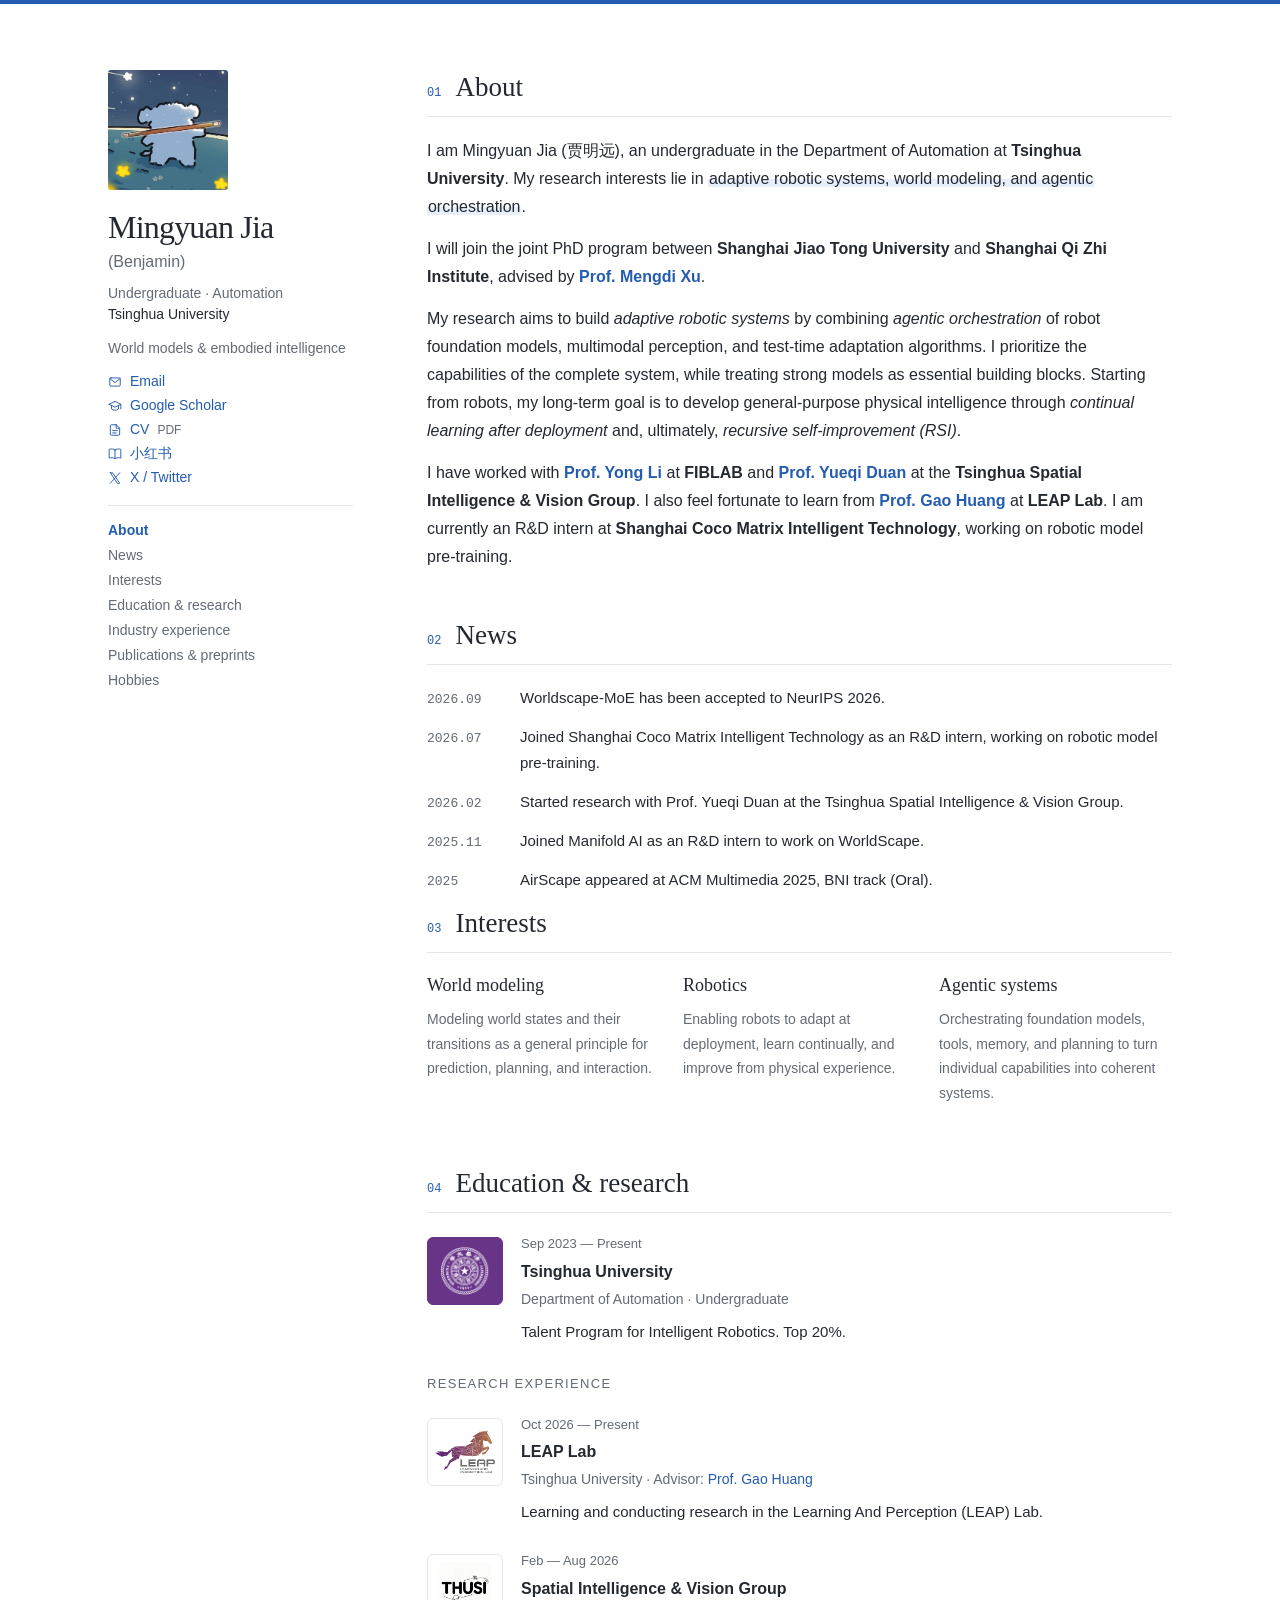
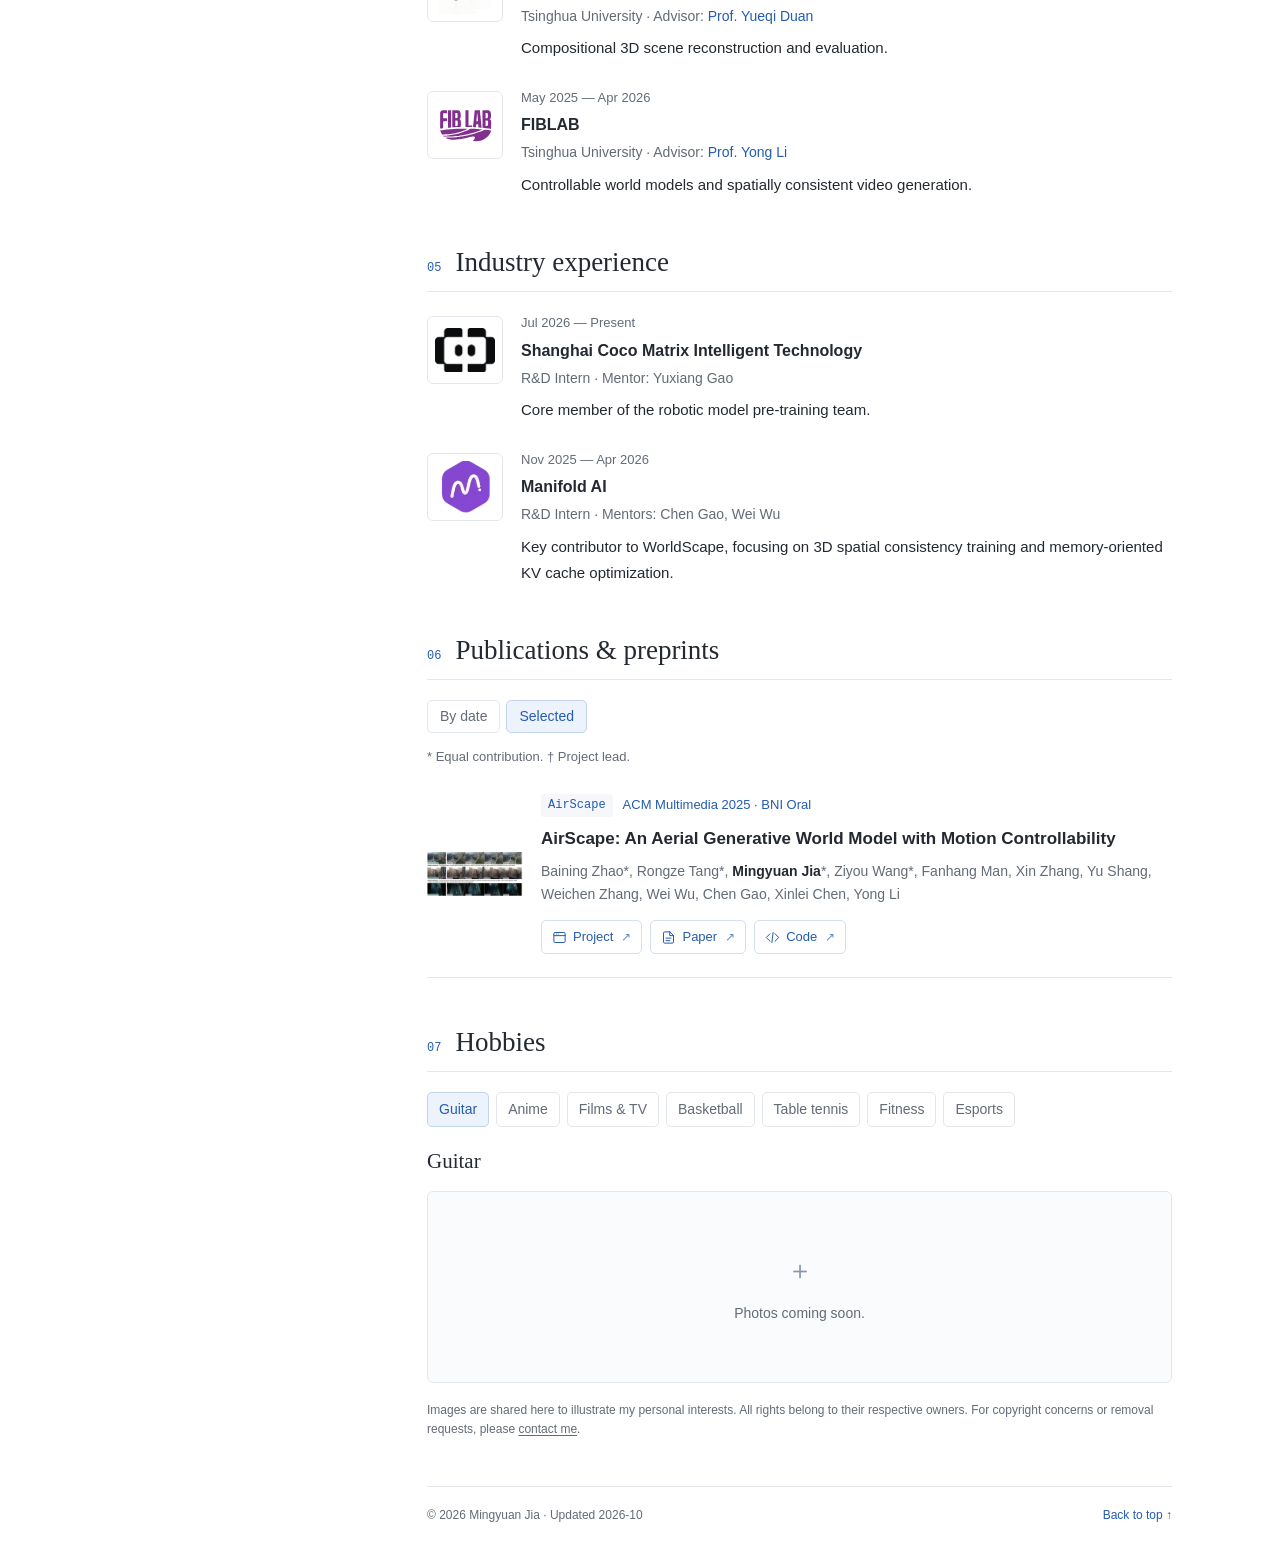
==== index.html @ fd26ef91 "Refine three research interests and shorten descriptions" ====
<!doctype html>
<html lang="en">
<head>
<meta charset="utf-8"><meta name="viewport" content="width=device-width, initial-scale=1">
<title>Mingyuan Jia · 贾明远</title>
<meta name="description" content="Mingyuan Jia, Tsinghua University. Research in world models, embodied intelligence, robotics, and representation learning.">
<meta name="theme-color" content="#245caf">
<link rel="canonical" href="https://benjamin0227.github.io/">
<link rel="alternate" hreflang="en" href="https://benjamin0227.github.io/"><link rel="alternate" hreflang="zh-CN" href="https://benjamin0227.github.io/zh/">
<link rel="alternate" hreflang="x-default" href="https://benjamin0227.github.io/">
<link rel="icon" href="./assets/favicon.png" type="image/png" sizes="192x192">
<link rel="icon" href="./favicon.ico" sizes="16x16 32x32 48x48">
<link rel="apple-touch-icon" href="./assets/apple-touch-icon.png" sizes="180x180">
<link rel="stylesheet" href="./assets/style.css?v=ad2fefcfde"><script src="./assets/site.js?v=748e7162e4" defer></script>
</head>
<body class="en" id="top">
<a class="skip" href="#content">Skip to content</a>
<div class="layout">
<aside class="profile" aria-label="Profile and navigation">
<img class="portrait" src="./assets/portrait.jpg" width="120" height="120" alt="Mingyuan Jia">
<h1>Mingyuan Jia<span class="preferred-name">(Benjamin)</span></h1>
<p class="bio">Undergraduate · Automation<br><strong>Tsinghua University</strong></p>
<p class="focus">World models &amp; embodied intelligence</p>
<div class="contact"><a href="mailto:jmy23@mails.tsinghua.edu.cn"><svg class="contact-icon" viewBox="0 0 24 24" fill="none" stroke="currentColor" stroke-width="1.6" stroke-linecap="round" stroke-linejoin="round" aria-hidden="true" focusable="false"><rect x="3" y="5" width="18" height="14" rx="2"/><path d="m3 6 9 7 9-7"/></svg>Email</a><a href="https://scholar.google.com/citations?user=em5g4N8AAAAJ" target="_blank" rel="noopener noreferrer" title="Google Scholar ↗"><svg class="contact-icon" viewBox="0 0 24 24" fill="none" stroke="currentColor" stroke-width="1.6" stroke-linecap="round" stroke-linejoin="round" aria-hidden="true" focusable="false"><path d="m2 9 10-5 10 5-10 5-10-5Zm4 2v6c4 3 8 3 12 0v-6M22 9v8"/></svg>Google Scholar</a><a href="./assets/files/MingyuanJia-CV.pdf" target="_blank" rel="noopener noreferrer" title="CV · PDF ↗"><svg class="contact-icon" viewBox="0 0 24 24" fill="none" stroke="currentColor" stroke-width="1.6" stroke-linecap="round" stroke-linejoin="round" aria-hidden="true" focusable="false"><path d="M14 3H6a2 2 0 0 0-2 2v14a2 2 0 0 0 2 2h12a2 2 0 0 0 2-2V9l-6-6Zm0 0v6h6M8 13h8M8 17h6"/></svg>CV <span class="file-type">PDF</span></a><a href="https://www.xiaohongshu.com/user/profile/6916f0350000000032015033" target="_blank" rel="noopener noreferrer"><svg class="contact-icon" viewBox="0 0 24 24" fill="none" stroke="currentColor" stroke-width="1.6" stroke-linecap="round" stroke-linejoin="round" aria-hidden="true" focusable="false"><path d="M12 5C9 3 5 3 2 4v15c3-1 7-1 10 1 3-2 7-2 10-1V4c-3-1-7-1-10 1Zm0 0v15"/></svg>小红书</a><a href="https://x.com/nROweyUXqf3100" target="_blank" rel="noopener noreferrer"><svg class="contact-icon" viewBox="0 0 24 24" fill="none" stroke="currentColor" stroke-width="1.6" stroke-linecap="round" stroke-linejoin="round" aria-hidden="true" focusable="false"><path d="M4 3h4l12 18h-4L4 3Zm16 0L4 21"/></svg>X / Twitter</a></div>
<nav class="nav" aria-label="Sections"><a href="#about">About</a><a href="#news">News</a><a href="#interests">Interests</a><a href="#education">Education & research</a><a href="#industry">Industry experience</a><a href="#publications">Publications & preprints</a><a href="#hobbies">Hobbies</a></nav>
</aside>
<main id="content"><section class="section about" id="about" aria-labelledby="heading-about"><div class="section-head"><span class="num" aria-hidden="true">01</span><h2 id="heading-about">About</h2></div><p>I am Mingyuan Jia (贾明远), an undergraduate in the Department of Automation at <strong class="about-institution">Tsinghua University</strong>. My research interests lie in <mark class="about-interest">adaptive robotic systems, world modeling, and agentic orchestration</mark>.</p><p>I will join the joint PhD program between <strong class="about-institution">Shanghai Jiao Tong University</strong> and <strong class="about-institution">Shanghai Qi Zhi Institute</strong>, advised by <a class="about-person" href="https://www.mengdixu.me/" target="_blank" rel="noopener noreferrer">Prof. Mengdi Xu</a>.</p><p>My research aims to build <em class="about-idea">adaptive robotic systems</em> by combining <em class="about-idea">agentic orchestration</em> of robot foundation models, multimodal perception, and test-time adaptation algorithms. I prioritize the capabilities of the complete system, while treating strong models as essential building blocks. Starting from robots, my long-term goal is to develop general-purpose physical intelligence through <em class="about-idea">continual learning after deployment</em> and, ultimately, <em class="about-idea">recursive self-improvement (RSI)</em>.</p><p>I have worked with <a class="about-person" href="https://fi.ee.tsinghua.edu.cn/~liyong/" target="_blank" rel="noopener noreferrer">Prof. Yong Li</a> at <strong class="about-institution">FIBLAB</strong> and <a class="about-person" href="https://duanyueqi.github.io/" target="_blank" rel="noopener noreferrer">Prof. Yueqi Duan</a> at the <strong class="about-institution">Tsinghua Spatial Intelligence &amp; Vision Group</strong>. I also feel fortunate to learn from <a class="about-person" href="https://gaohuang-net.github.io/" target="_blank" rel="noopener noreferrer">Prof. Gao Huang</a> at <strong class="about-institution">LEAP Lab</strong>. I am currently an R&amp;D intern at <strong class="about-institution">Shanghai Coco Matrix Intelligent Technology</strong>, working on robotic model pre-training.</p></section><section class="section news" id="news" aria-labelledby="heading-news"><div class="section-head"><span class="num" aria-hidden="true">02</span><h2 id="heading-news">News</h2></div><ul class="news"><li><time>2026.09</time><p>Worldscape-MoE has been accepted to NeurIPS 2026.</p></li><li><time>2026.07</time><p>Joined Shanghai Coco Matrix Intelligent Technology as an R&amp;D intern, working on robotic model pre-training.</p></li><li><time>2026.02</time><p>Started research with Prof. Yueqi Duan at the Tsinghua Spatial Intelligence &amp; Vision Group.</p></li><li><time>2025.11</time><p>Joined Manifold AI as an R&amp;D intern to work on WorldScape.</p></li><li><time>2025</time><p>AirScape appeared at ACM Multimedia 2025, BNI track (Oral).</p></li></ul></section><section class="section interests" id="interests" aria-labelledby="heading-interests"><div class="section-head"><span class="num" aria-hidden="true">03</span><h2 id="heading-interests">Interests</h2></div><div class="interest-grid"><article><h3>World modeling</h3><p>Modeling world states and their transitions as a general principle for prediction, planning, and interaction.</p></article><article><h3>Robotics</h3><p>Enabling robots to adapt at deployment, learn continually, and improve from physical experience.</p></article><article><h3>Agentic systems</h3><p>Orchestrating foundation models, tools, memory, and planning to turn individual capabilities into coherent systems.</p></article></div></section><section class="section education" id="education" aria-labelledby="heading-education"><div class="section-head"><span class="num" aria-hidden="true">04</span><h2 id="heading-education">Education & research</h2></div><article class="entry"><a class="organization-logo organization-logo--tsinghua" href="https://www.tsinghua.edu.cn/" target="_blank" rel="noopener noreferrer" aria-label="Tsinghua University"><img src="./assets/organizations/tsinghua.png" alt="Tsinghua University logo" width="64" height="64"></a><div class="entry-details"><div class="date">Sep 2023 — Present</div><h3>Tsinghua University</h3><p class="subtitle">Department of Automation · Undergraduate</p><p>Talent Program for Intelligent Robotics. Top 20%.</p></div></article><h3 class="subheading">Research experience</h3><article class="entry"><a class="organization-logo" href="https://www.leaplab.ai/" target="_blank" rel="noopener noreferrer" aria-label="LEAP Lab"><img src="./assets/organizations/leaplab.png" alt="LEAP Lab logo" width="64" height="64"></a><div class="entry-details"><div class="date">Oct 2026 — Present</div><h3>LEAP Lab</h3><p class="subtitle">Tsinghua University · Advisor: <a href="https://gaohuang-net.github.io/" target="_blank" rel="noopener noreferrer">Prof. Gao Huang</a></p><p>Learning and conducting research in the Learning And Perception (LEAP) Lab.</p></div></article><article class="entry"><a class="organization-logo" href="https://github.com/THU-SI" target="_blank" rel="noopener noreferrer" aria-label="Spatial Intelligence &amp; Vision Group"><img src="./assets/organizations/thu-si.png" alt="Spatial Intelligence &amp; Vision Group logo" width="64" height="64"></a><div class="entry-details"><div class="date">Feb — Aug 2026</div><h3>Spatial Intelligence &amp; Vision Group</h3><p class="subtitle">Tsinghua University · Advisor: <a href="https://duanyueqi.github.io/" target="_blank" rel="noopener noreferrer">Prof. Yueqi Duan</a></p><p>Compositional 3D scene reconstruction and evaluation.</p></div></article><article class="entry"><a class="organization-logo" href="https://fi.ee.tsinghua.edu.cn/" target="_blank" rel="noopener noreferrer" aria-label="FIBLAB"><img src="./assets/organizations/fiblab.svg" alt="FIBLAB logo" width="64" height="64"></a><div class="entry-details"><div class="date">May 2025 — Apr 2026</div><h3>FIBLAB</h3><p class="subtitle">Tsinghua University · Advisor: <a href="https://fi.ee.tsinghua.edu.cn/~liyong/" target="_blank" rel="noopener noreferrer">Prof. Yong Li</a></p><p>Controllable world models and spatially consistent video generation.</p></div></article></section><section class="section industry" id="industry" aria-labelledby="heading-industry"><div class="section-head"><span class="num" aria-hidden="true">05</span><h2 id="heading-industry">Industry experience</h2></div><article class="entry"><a class="organization-logo" href="https://www.ccmtrx.com/" target="_blank" rel="noopener noreferrer" aria-label="Shanghai Coco Matrix Intelligent Technology"><img src="./assets/organizations/coco-matrix.png" alt="Shanghai Coco Matrix Intelligent Technology logo" width="64" height="64"></a><div class="entry-details"><div class="date">Jul 2026 — Present</div><h3>Shanghai Coco Matrix Intelligent Technology</h3><p class="subtitle">R&amp;D Intern · Mentor: Yuxiang Gao</p><p>Core member of the robotic model pre-training team.</p></div></article><article class="entry"><a class="organization-logo" href="https://manifoldai.cn/" target="_blank" rel="noopener noreferrer" aria-label="Manifold AI"><img src="./assets/organizations/manifold.png" alt="Manifold AI logo" width="64" height="64"></a><div class="entry-details"><div class="date">Nov 2025 — Apr 2026</div><h3>Manifold AI</h3><p class="subtitle">R&amp;D Intern · Mentors: Chen Gao, Wei Wu</p><p>Key contributor to WorldScape, focusing on 3D spatial consistency training and memory-oriented KV cache optimization.</p></div></article></section><section class="section publications" id="publications" aria-labelledby="heading-publications"><div class="section-head"><span class="num" aria-hidden="true">06</span><h2 id="heading-publications">Publications & preprints</h2></div><div class="publication-controls" role="group" aria-label="Publication view" hidden><button type="button" data-publication-view="date" aria-pressed="false">By date</button><button type="button" data-publication-view="selected" aria-pressed="false">Selected</button></div><p class="legend">* Equal contribution. † Project lead.</p><div class="publication-list" data-default-view="selected"><article class="paper" data-selected="false" data-selected-order="100"><a class="paper-figure" href="./assets/papers/worldscape.webp" target="_blank" rel="noopener" aria-label="WorldScape · View figure"><img src="./assets/papers/worldscape.webp" alt="WorldScape overview figure" width="1000" height="338" loading="lazy"></a><div class="paper-details"><div class="paper-top"><span class="paper-key">WorldScape</span><span class="venue">2026 · Research manuscript</span></div><h3>Efficient Real-Time Interactive World Modeling with Versatile Control</h3><p class="authors">Yu Meng*, Chen Gao†, Baining Zhao*, <strong>Mingyuan Jia</strong>*, Rongze Tang, Ziyou Wang, Jianjie Fang, Wan Qin, Yingshan Lei, Jiaao Tang, Jiaao Li, Xin Zhang, Yu Shang, Wei Wu, Xinlei Chen, Xiao-Ping Zhang, Yong Li</p></div></article><article class="paper" data-selected="false" data-selected-order="100"><a class="paper-figure" href="./assets/papers/worldscape-moe.webp" target="_blank" rel="noopener" aria-label="Worldscape-MoE · View figure"><img src="./assets/papers/worldscape-moe.webp" alt="Worldscape-MoE overview figure" width="1000" height="609" loading="lazy"></a><div class="paper-details"><div class="paper-top"><span class="paper-key">Worldscape-MoE</span><span class="venue">NeurIPS 2026</span></div><h3><a class="paper-title-link" href="https://worldscape-moe.com/" target="_blank" rel="noopener noreferrer" aria-label="Worldscape-MoE: A Unified Mixture-of-Experts World Model for Scalable Heterogeneous Action Control (opens in a new tab)">Worldscape-MoE: A Unified Mixture-of-Experts World Model for Scalable Heterogeneous Action Control</a></h3><p class="authors">Jianjie Fang†*, Yongyan Xu*, Ziyou Wang*, Yuchao Huang, Zhaolu Wang, Rongze Tang, <strong>Mingyuan Jia</strong>, Baining Zhao, Weichen Zhang, Xin Zhang, Haisheng Su, Yu Shang, Chen Gao, Wei Wu, Xinlei Chen, Yong Li</p><div class="paper-links"><a class="resource-link" href="https://worldscape-moe.com/" target="_blank" rel="noopener noreferrer" aria-label="Worldscape-MoE · Project (opens in a new tab)"><svg class="contact-icon" viewBox="0 0 24 24" fill="none" stroke="currentColor" stroke-width="1.6" stroke-linecap="round" stroke-linejoin="round" aria-hidden="true" focusable="false"><rect x="3" y="4" width="18" height="16" rx="2"/><path d="M3 9h18M7 6.5h.01M10 6.5h.01"/></svg><span>Project</span><span class="external-mark" aria-hidden="true">↗</span></a><a class="resource-link" href="https://arxiv.org/abs/2607.03964" target="_blank" rel="noopener noreferrer" aria-label="Worldscape-MoE · Paper (opens in a new tab)"><svg class="contact-icon" viewBox="0 0 24 24" fill="none" stroke="currentColor" stroke-width="1.6" stroke-linecap="round" stroke-linejoin="round" aria-hidden="true" focusable="false"><path d="M14 3H6a2 2 0 0 0-2 2v14a2 2 0 0 0 2 2h12a2 2 0 0 0 2-2V9l-6-6Zm0 0v6h6M8 13h8M8 17h6"/></svg><span>Paper</span><span class="external-mark" aria-hidden="true">↗</span></a><a class="resource-link" href="https://github.com/EmbodiedCity/Worldscape-MoE.code" target="_blank" rel="noopener noreferrer" aria-label="Worldscape-MoE · Code (opens in a new tab)"><svg class="contact-icon" viewBox="0 0 24 24" fill="none" stroke="currentColor" stroke-width="1.6" stroke-linecap="round" stroke-linejoin="round" aria-hidden="true" focusable="false"><path d="m8 6-6 6 6 6m8-12 6 6-6 6m-3-14-2 16"/></svg><span>Code</span><span class="external-mark" aria-hidden="true">↗</span></a></div></div></article><article class="paper" data-selected="false" data-selected-order="100"><a class="paper-figure" href="./assets/papers/replicateanyscene.webp" target="_blank" rel="noopener" aria-label="ReplicateAnyScene · View figure"><img src="./assets/papers/replicateanyscene.webp" alt="ReplicateAnyScene overview figure" width="938" height="535" loading="lazy"></a><div class="paper-details"><div class="paper-top"><span class="paper-key">ReplicateAnyScene</span><span class="venue">2026 · Research manuscript</span></div><h3>ReplicateAnyScene: Zero-Shot Video-to-3D Composition via Textual-Visual-Spatial Alignment</h3><p class="authors">Mingyu Dong*, Chong Xia*, <strong>Mingyuan Jia</strong>*, Weichen Lyu, Long Xu, Zheng Zhu, Yueqi Duan</p></div></article><article class="paper" data-selected="true" data-selected-order="1"><a class="paper-figure" href="./assets/papers/airscape.webp" target="_blank" rel="noopener" aria-label="AirScape · View figure"><img src="./assets/papers/airscape.webp" alt="AirScape overview figure" width="1000" height="452" loading="lazy"></a><div class="paper-details"><div class="paper-top"><span class="paper-key">AirScape</span><span class="venue">ACM Multimedia 2025 · BNI Oral</span></div><h3><a class="paper-title-link" href="https://embodiedcity.github.io/AirScape/" target="_blank" rel="noopener noreferrer" aria-label="AirScape: An Aerial Generative World Model with Motion Controllability (opens in a new tab)">AirScape: An Aerial Generative World Model with Motion Controllability</a></h3><p class="authors">Baining Zhao*, Rongze Tang*, <strong>Mingyuan Jia</strong>*, Ziyou Wang*, Fanhang Man, Xin Zhang, Yu Shang, Weichen Zhang, Wei Wu, Chen Gao, Xinlei Chen, Yong Li</p><div class="paper-links"><a class="resource-link" href="https://embodiedcity.github.io/AirScape/" target="_blank" rel="noopener noreferrer" aria-label="AirScape · Project (opens in a new tab)"><svg class="contact-icon" viewBox="0 0 24 24" fill="none" stroke="currentColor" stroke-width="1.6" stroke-linecap="round" stroke-linejoin="round" aria-hidden="true" focusable="false"><rect x="3" y="4" width="18" height="16" rx="2"/><path d="M3 9h18M7 6.5h.01M10 6.5h.01"/></svg><span>Project</span><span class="external-mark" aria-hidden="true">↗</span></a><a class="resource-link" href="https://arxiv.org/abs/2507.08885" target="_blank" rel="noopener noreferrer" aria-label="AirScape · Paper (opens in a new tab)"><svg class="contact-icon" viewBox="0 0 24 24" fill="none" stroke="currentColor" stroke-width="1.6" stroke-linecap="round" stroke-linejoin="round" aria-hidden="true" focusable="false"><path d="M14 3H6a2 2 0 0 0-2 2v14a2 2 0 0 0 2 2h12a2 2 0 0 0 2-2V9l-6-6Zm0 0v6h6M8 13h8M8 17h6"/></svg><span>Paper</span><span class="external-mark" aria-hidden="true">↗</span></a><a class="resource-link" href="https://github.com/EmbodiedCity/AirScape.code" target="_blank" rel="noopener noreferrer" aria-label="AirScape · Code (opens in a new tab)"><svg class="contact-icon" viewBox="0 0 24 24" fill="none" stroke="currentColor" stroke-width="1.6" stroke-linecap="round" stroke-linejoin="round" aria-hidden="true" focusable="false"><path d="m8 6-6 6 6 6m8-12 6 6-6 6m-3-14-2 16"/></svg><span>Code</span><span class="external-mark" aria-hidden="true">↗</span></a></div></div></article></div><p class="publication-empty" hidden>No selected publications yet.</p></section><section class="section hobbies" id="hobbies" aria-labelledby="heading-hobbies"><div class="section-head"><span class="num" aria-hidden="true">07</span><h2 id="heading-hobbies">Hobbies</h2></div><div class="hobby-tabs" role="tablist" aria-label="Hobbies"><button type="button" role="tab" id="hobby-tab-guitar" aria-controls="hobby-panel-guitar" aria-selected="true" tabindex="0">Guitar</button><button type="button" role="tab" id="hobby-tab-anime" aria-controls="hobby-panel-anime" aria-selected="false" tabindex="-1">Anime</button><button type="button" role="tab" id="hobby-tab-film-tv" aria-controls="hobby-panel-film-tv" aria-selected="false" tabindex="-1">Films &amp; TV</button><button type="button" role="tab" id="hobby-tab-basketball" aria-controls="hobby-panel-basketball" aria-selected="false" tabindex="-1">Basketball</button><button type="button" role="tab" id="hobby-tab-table-tennis" aria-controls="hobby-panel-table-tennis" aria-selected="false" tabindex="-1">Table tennis</button><button type="button" role="tab" id="hobby-tab-fitness" aria-controls="hobby-panel-fitness" aria-selected="false" tabindex="-1">Fitness</button><button type="button" role="tab" id="hobby-tab-esports" aria-controls="hobby-panel-esports" aria-selected="false" tabindex="-1">Esports</button></div><div class="hobby-panel" role="tabpanel" id="hobby-panel-guitar" aria-labelledby="hobby-tab-guitar" tabindex="0"><h3>Guitar</h3><div class="hobby-stage"><div class="hobby-empty"><span aria-hidden="true">＋</span><p>Photos coming soon.</p></div><div class="hobby-pagination"><button type="button" data-step="-1" aria-label="Previous photo" disabled>‹</button><span class="hobby-count" role="status" aria-live="polite">0 / 0</span><button type="button" data-step="1" aria-label="Next photo" disabled>›</button></div></div></div><div class="hobby-panel" role="tabpanel" id="hobby-panel-anime" aria-labelledby="hobby-tab-anime" tabindex="0" hidden><h3>Anime</h3><div class="hobby-stage"><figure class="hobby-slide"><img src="./assets/hobbies/bocchi-the-rock.png" alt="Bocchi the Rock! band members" loading="lazy"></figure><figure class="hobby-slide" hidden><img src="./assets/hobbies/sword-art-online.png" alt="Sword Art Online artwork" loading="lazy"></figure><div class="hobby-pagination"><button type="button" data-step="-1" aria-label="Previous photo" disabled>‹</button><span class="hobby-count" role="status" aria-live="polite">1 / 2</span><button type="button" data-step="1" aria-label="Next photo" disabled>›</button></div></div></div><div class="hobby-panel" role="tabpanel" id="hobby-panel-film-tv" aria-labelledby="hobby-tab-film-tv" tabindex="0" hidden><h3>Films &amp; TV</h3><div class="hobby-stage"><figure class="hobby-slide"><img src="./assets/hobbies/person-of-interest.png" alt="Person of Interest cast poster" loading="lazy"></figure><figure class="hobby-slide" hidden><img src="./assets/hobbies/interstellar.png" alt="Interstellar astronaut on an icy planet" loading="lazy"></figure><div class="hobby-pagination"><button type="button" data-step="-1" aria-label="Previous photo" disabled>‹</button><span class="hobby-count" role="status" aria-live="polite">1 / 2</span><button type="button" data-step="1" aria-label="Next photo" disabled>›</button></div></div></div><div class="hobby-panel" role="tabpanel" id="hobby-panel-basketball" aria-labelledby="hobby-tab-basketball" tabindex="0" hidden><h3>Basketball</h3><div class="hobby-stage"><div class="hobby-empty"><span aria-hidden="true">＋</span><p>Photos coming soon.</p></div><div class="hobby-pagination"><button type="button" data-step="-1" aria-label="Previous photo" disabled>‹</button><span class="hobby-count" role="status" aria-live="polite">0 / 0</span><button type="button" data-step="1" aria-label="Next photo" disabled>›</button></div></div></div><div class="hobby-panel" role="tabpanel" id="hobby-panel-table-tennis" aria-labelledby="hobby-tab-table-tennis" tabindex="0" hidden><h3>Table tennis</h3><div class="hobby-stage"><div class="hobby-empty"><span aria-hidden="true">＋</span><p>Photos coming soon.</p></div><div class="hobby-pagination"><button type="button" data-step="-1" aria-label="Previous photo" disabled>‹</button><span class="hobby-count" role="status" aria-live="polite">0 / 0</span><button type="button" data-step="1" aria-label="Next photo" disabled>›</button></div></div></div><div class="hobby-panel" role="tabpanel" id="hobby-panel-fitness" aria-labelledby="hobby-tab-fitness" tabindex="0" hidden><h3>Fitness</h3><div class="hobby-stage"><div class="hobby-empty"><span aria-hidden="true">＋</span><p>Photos coming soon.</p></div><div class="hobby-pagination"><button type="button" data-step="-1" aria-label="Previous photo" disabled>‹</button><span class="hobby-count" role="status" aria-live="polite">0 / 0</span><button type="button" data-step="1" aria-label="Next photo" disabled>›</button></div></div></div><div class="hobby-panel" role="tabpanel" id="hobby-panel-esports" aria-labelledby="hobby-tab-esports" tabindex="0" hidden><h3>Esports</h3><div class="hobby-stage"><figure class="hobby-slide"><img src="./assets/hobbies/valorant.png" alt="VALORANT Viper artwork" loading="lazy"></figure><figure class="hobby-slide" hidden><img src="./assets/hobbies/league-of-legends.png" alt="League of Legends character artwork" loading="lazy"></figure><figure class="hobby-slide" hidden><img src="./assets/hobbies/wuthering-waves.png" alt="Wuthering Waves artwork" loading="lazy"></figure><div class="hobby-pagination"><button type="button" data-step="-1" aria-label="Previous photo" disabled>‹</button><span class="hobby-count" role="status" aria-live="polite">1 / 3</span><button type="button" data-step="1" aria-label="Next photo" disabled>›</button></div></div></div><p class="hobby-notice">Images are shared here to illustrate my personal interests. All rights belong to their respective owners. For copyright concerns or removal requests, please <a href="mailto:jmy23@mails.tsinghua.edu.cn">contact me</a>.</p></section>
<footer><span>© 2026 Mingyuan Jia · Updated 2026-10</span><a href="#top">Back to top ↑</a></footer>
</main></div></body></html>
---- assets/style.css ----
:root{--ink:#242931;--muted:#636b76;--blue:#245caf;--line:#e3e7ec;--soft:#f5f7fa;--serif:Georgia,'Songti SC','Noto Serif CJK SC',serif;--sans:-apple-system,BlinkMacSystemFont,'Segoe UI','PingFang SC','Microsoft YaHei',sans-serif}*{box-sizing:border-box}html{scroll-behavior:smooth;scroll-padding-top:35px}body{margin:0;background:#fff;color:var(--ink);font:16px/1.75 var(--sans);border-top:4px solid var(--blue)}a{color:var(--blue);text-decoration:none;text-underline-offset:4px}a:hover{text-decoration:underline}a:focus-visible,button:focus-visible{outline:2px solid var(--blue);outline-offset:5px}.skip{position:absolute;left:20px;top:-100px;background:white;z-index:10;padding:8px}.skip:focus{top:8px}.layout{max-width:1140px;margin:auto;display:grid;grid-template-columns:245px minmax(0,1fr);gap:74px;padding:66px 38px 0}.profile{position:sticky;top:40px;align-self:start}.portrait{width:120px;height:120px;object-fit:cover;display:block;border-radius:3px;margin:0 0 22px}h1{font:normal 32px/1.25 var(--serif);margin:0 0 13px;letter-spacing:-.8px}.bio{font-size:14px;line-height:1.8;color:var(--muted);margin:0}.bio strong{color:var(--ink);font-weight:500}.focus{font-size:14px;color:var(--muted);line-height:1.65;margin:18px 0}.contact{display:flex;flex-direction:column;align-items:flex-start;gap:6px;font-size:14px}.nav{border-top:1px solid var(--line);padding-top:21px;margin-top:25px;display:flex;flex-direction:column;gap:8px;font-size:14px}.nav a{color:var(--muted);width:fit-content}.nav a:hover,.nav a.active{color:var(--blue)}.nav a.active{font-weight:600}.languages{display:flex;gap:0;align-items:center;font-size:14px;margin-top:30px}.languages a,.languages span{padding:3px 10px;border:1px solid var(--line)}.languages a:first-child,.languages span:first-child{border-radius:4px 0 0 4px}.languages a:last-child,.languages span:last-child{border-radius:0 4px 4px 0;border-left:0}.languages span{background:var(--blue);border-color:var(--blue);color:white}.section{margin-bottom:47px;scroll-margin-top:35px}.section-head{display:flex;align-items:baseline;gap:14px;border-bottom:1px solid var(--line);padding-bottom:11px;margin-bottom:20px}.section-head .num{font:12px/1.5 ui-monospace,SFMono-Regular,monospace;color:var(--blue)}h2{font:normal 27px/1.3 var(--serif);margin:0}p{margin:0 0 14px}.about p{max-width:720px}.news{list-style:none;padding:0;margin:0}.news li{display:grid;grid-template-columns:78px minmax(0,1fr);gap:15px;margin-bottom:12px}.news time{font:13px/1.85 ui-monospace,SFMono-Regular,monospace;color:var(--muted);padding-top:3px}.news p{margin:0;font-size:15px}.entry{position:relative;margin:0 0 25px;padding-left:18px;border-left:2px solid var(--line)}.entry h3{font-size:16px;line-height:1.5;margin:4px 0 3px;font-weight:600}.entry .date{font-size:13px;color:var(--muted)}.entry .subtitle{font-size:14px;color:var(--muted);margin:0 0 7px}.entry p{font-size:15px;margin:0}.subheading{font-size:13px;text-transform:uppercase;letter-spacing:1.3px;color:var(--muted);margin:28px 0 18px;font-weight:500}.paper{padding:0 0 23px;margin-bottom:24px;border-bottom:1px solid var(--line)}.paper:last-child{border-bottom:0;margin-bottom:0;padding-bottom:0}.paper-top{display:flex;align-items:center;gap:10px;flex-wrap:wrap;font-size:13px;margin-bottom:9px}.paper-key{font:12px/1.6 ui-monospace,SFMono-Regular,monospace;background:var(--soft);color:var(--blue);padding:2px 7px;border-radius:3px}.venue{color:var(--blue)}.paper h3{font-size:17px;line-height:1.5;margin:0 0 8px;font-weight:600}.authors{font-size:14px;line-height:1.65;color:var(--muted);margin-bottom:8px}.authors strong{font-weight:600;color:var(--ink)}.summary{font-size:15px;margin-bottom:10px}.paper-links{display:flex;gap:14px;font-size:13px;align-items:center;flex-wrap:wrap}.role{font-size:13px;color:var(--muted)}.legend{font-size:13px;color:var(--muted);margin-top:-7px;margin-bottom:25px}.interest-grid{display:grid;grid-template-columns:repeat(3,minmax(0,1fr));gap:23px}.interest-grid h3{font:normal 18px/1.4 var(--serif);margin:0 0 9px}.interest-grid p{font-size:14px;line-height:1.75;color:var(--muted)}footer{border-top:1px solid var(--line);padding:18px 0 30px;color:var(--muted);font-size:12px;display:flex;justify-content:space-between;gap:10px}.zh h1,.zh h2{letter-spacing:0}.zh .about{line-height:1.9}@media(min-width:1400px){.layout{padding-top:80px}}@media(max-width:850px){.layout{gap:37px;padding:40px 25px 0;grid-template-columns:205px minmax(0,1fr)}.interest-grid{grid-template-columns:1fr;gap:5px}}@media(max-width:650px){html{scroll-padding-top:18px}.layout{display:block;padding:28px 22px 0}.profile{position:static;display:grid;grid-template-columns:1fr 86px;gap:0 18px;margin-bottom:38px}.portrait{grid-column:2;grid-row:1/5;width:86px;height:86px;margin:0;align-self:start}h1{grid-column:1;font-size:30px}.bio,.focus,.contact{grid-column:1}.focus{margin:10px 0}.nav{grid-column:1/-1;flex-direction:row;flex-wrap:wrap;gap:7px 18px;margin-top:19px;padding-top:15px}.languages{grid-column:1/-1;margin-top:18px}.section{margin-bottom:36px}h2{font-size:25px}.news li{grid-template-columns:65px minmax(0,1fr);gap:10px}.interest-grid{grid-template-columns:1fr}.section-head{gap:11px}.paper h3{font-size:16px}footer{flex-wrap:wrap}}@media(prefers-reduced-motion:reduce){html{scroll-behavior:auto}}@media print{.layout{display:block;padding:0}.profile{position:static}.nav,.languages,.skip{display:none}.portrait{float:right}.section{break-inside:avoid}a{color:inherit}.paper{break-inside:avoid}body{font-size:12px;border:0}}

.contact a{display:inline-flex;align-items:center;gap:5px}.contact-icon{width:16px;height:16px;flex:none}.file-type{font-size:12px;color:var(--muted)}

/* Resource links share a quiet visual language with the profile links. */
.contact{gap:6px}.contact a{min-height:28px;border-bottom:1px solid transparent}.contact a:hover{border-color:var(--blue);text-decoration:none}
.paper-title-link{color:var(--ink);text-decoration:underline;text-decoration-color:transparent;text-decoration-thickness:1px;transition:color .15s,text-decoration-color .15s}.paper-title-link:hover{color:var(--blue);text-decoration-color:var(--blue)}
.paper .role{margin:0 0 12px}.paper-links{gap:8px}.resource-link{display:inline-flex;align-items:center;gap:6px;min-height:34px;padding:4px 10px;border:1px solid #d5dfed;border-radius:5px;font-size:13px;line-height:1.5;color:var(--blue);background:#fff;transition:background .15s,border-color .15s}.resource-link:hover{background:#edf3fc;border-color:var(--blue);text-decoration:none}.resource-link .contact-icon{width:15px;height:15px}.external-mark{font-size:12px;opacity:.7;margin-left:2px}.resource-link:focus-visible{outline-offset:3px}@media(prefers-reduced-motion:reduce){.resource-link,.paper-title-link{transition:none}}

.paper{display:grid;grid-template-columns:145px minmax(0,1fr);gap:20px;align-items:start}.paper-details{min-width:0}.paper-figure{display:flex;align-items:center;justify-content:center;min-height:0;margin-top:3px;padding:4px;border:1px solid var(--line);border-radius:6px;background:#fff;transition:border-color .15s}.paper-figure:hover{border-color:var(--blue)}.paper-figure img{display:block;width:100%;height:auto;max-height:105px;object-fit:contain}.paper .authors{margin-bottom:14px}@media(min-width:651px) and (max-width:1000px){.paper{grid-template-columns:120px minmax(0,1fr);gap:16px}}@media(max-width:650px){.paper{grid-template-columns:1fr;gap:15px}.paper-figure{width:min(100%,180px);min-height:0;padding:4px}.paper-figure img{max-height:110px}}

.contact .contact-icon{width:1em;height:1em;flex:0 0 1em}.contact a{gap:8px;line-height:1.5}

@media(min-width:651px){.profile{position:sticky;top:40px;max-height:calc(100dvh - 60px);overflow-y:auto;padding-bottom:5px}}

.about-institution{font-weight:600}.about-person{color:var(--blue);font-weight:600}.about-interest{color:inherit;background:linear-gradient(transparent 55%,#e7effb 55%);padding:0 .06em;box-decoration-break:clone;-webkit-box-decoration-break:clone}.about-idea{font-style:italic}.zh .about-idea{font-style:normal;font-weight:500}

.entry{display:grid;grid-template-columns:76px minmax(0,1fr);gap:18px;padding-left:0;border-left:0;align-items:start}.entry-details{min-width:0}.organization-logo{display:flex;align-items:center;justify-content:center;width:76px;height:68px;margin-top:4px;padding:7px;border:1px solid var(--line);border-radius:6px;background:#fff}.organization-logo img{display:block;width:100%;height:100%;object-fit:contain}.organization-logo:hover{border-color:var(--blue)}.organization-logo--tsinghua{background:#683488;border-color:#683488;padding:9px}.organization-logo--tsinghua img{width:48px;height:48px}@media(max-width:650px){.entry{grid-template-columns:54px minmax(0,1fr);gap:13px}.organization-logo{width:54px;height:54px;padding:5px}.organization-logo--tsinghua img{width:40px;height:40px}}

.organization-logo--tsinghua img{object-fit:cover;object-position:left}

/* Keep contact links stacked and thumbnails subordinate at every screen size. */
.profile .contact{display:grid;grid-template-columns:minmax(0,1fr);justify-items:start;gap:6px}.profile .contact>a{grid-column:1;white-space:nowrap}.profile .contact .contact-icon{width:1em;height:1em}
.publication-list .paper{grid-template-columns:96px minmax(0,1fr);gap:18px}.publication-list .paper-figure{width:96px;height:76px;min-height:0;margin-top:0;align-self:center;padding:0;border:0;background:transparent}.publication-list .paper-figure img{width:96px;height:76px;max-height:76px;object-fit:contain}
.publication-controls{display:flex;gap:6px;margin:0 0 20px}.publication-controls button{font:inherit;font-size:14px;line-height:1.5;cursor:pointer;border:1px solid var(--line);border-radius:5px;padding:5px 12px;background:white;color:var(--muted)}.publication-controls button[aria-pressed="true"]{color:var(--blue);background:#edf3fc;border-color:#c3d4ed}.publication-controls button:hover{border-color:var(--blue)}[hidden]{display:none!important}

@media(max-width:650px){.publication-list .paper{grid-template-columns:76px minmax(0,1fr);gap:14px}.publication-list .paper-figure,.publication-list .paper-figure img{width:76px;height:64px;max-height:64px}}

.hobby-tabs{display:flex;gap:7px;flex-wrap:wrap;margin-bottom:20px}.hobby-tabs button{font:inherit;font-size:14px;line-height:1.5;border:1px solid var(--line);background:#fff;border-radius:5px;padding:6px 11px;color:var(--muted);cursor:pointer}.hobby-tabs button[aria-selected="true"]{color:var(--blue);border-color:#c3d4ed;background:#edf3fc}.hobby-panel h3{font:normal 21px/1.4 var(--serif);margin:0 0 14px}.hobby-stage{background:#fafbfc;border:1px solid var(--line);border-radius:6px;overflow:hidden}.hobby-empty{min-height:190px;display:flex;flex-direction:column;align-items:center;justify-content:center;color:var(--muted);gap:8px}.hobby-empty>span{font-size:26px;font-weight:300;color:#8997a8}.hobby-empty p{font-size:14px;margin:0}.hobby-slide{margin:0}.hobby-slide img{display:block;width:100%;height:320px;object-fit:contain}.hobby-slide figcaption{padding:8px 14px;font-size:14px;color:var(--muted)}.hobby-slide figcaption:empty{display:none}.hobby-pagination{display:flex;align-items:center;justify-content:flex-end;gap:15px;margin-top:12px}.hobby-pagination button{width:36px;height:32px;border:1px solid var(--line);border-radius:4px;background:#fff;color:var(--blue);font-size:19px;cursor:pointer}.hobby-pagination button:disabled{color:#aeb7c3;cursor:default;background:#fafbfc}.hobby-count{font-size:13px;color:var(--muted);font-variant-numeric:tabular-nums}@media(max-width:650px){.hobby-slide img{height:230px}.hobby-empty{min-height:150px}}

.preferred-name{display:block;font:normal 16px/1.5 var(--sans);letter-spacing:0;color:var(--muted);margin-top:6px}

/* Slightly tighter rhythm in the upper profile. */
.profile .portrait{margin-bottom:17px}.profile h1{margin-bottom:10px}.profile .preferred-name{line-height:1.35;margin-top:4px}.profile .bio{line-height:1.55}.profile .focus{line-height:1.5;margin:12px 0}.profile .contact{gap:4px}.profile .contact>a{min-height:26px}.profile .nav{margin-top:20px}@media(max-width:650px){.profile .portrait{margin-bottom:0}.profile .focus{margin:8px 0}.profile .nav{margin-top:16px}}

/* Compact links with independent desktop sidebar scrolling. */
.hobby-stage{position:relative}.hobby-pagination{position:absolute;inset:0;margin:0;pointer-events:none}.hobby-pagination button{position:absolute;top:50%;transform:translateY(-50%);width:38px;height:48px;border:0;border-radius:5px;background:rgba(20,28,40,.38);color:#fff;font-size:34px;line-height:1;pointer-events:auto;transition:background .15s}.hobby-pagination button[data-step="-1"]{left:10px}.hobby-pagination button[data-step="1"]{right:10px}.hobby-pagination button:hover{background:rgba(20,28,40,.65)}.hobby-pagination button:focus-visible{outline:2px solid var(--blue);outline-offset:3px}.hobby-pagination button:disabled{display:none}.hobby-count{position:absolute;width:1px;height:1px;padding:0;margin:-1px;overflow:hidden;clip-path:inset(50%);white-space:nowrap}
.hobby-notice{margin:18px 0 0;font-size:12px;line-height:1.6;color:var(--muted)}.hobby-notice a{color:inherit;text-decoration:underline;text-underline-offset:2px}
.profile .contact{gap:1px}.profile .contact>a{min-height:23px;line-height:1.4}.profile .nav{gap:4px;margin-top:15px;padding-top:14px;line-height:1.5}
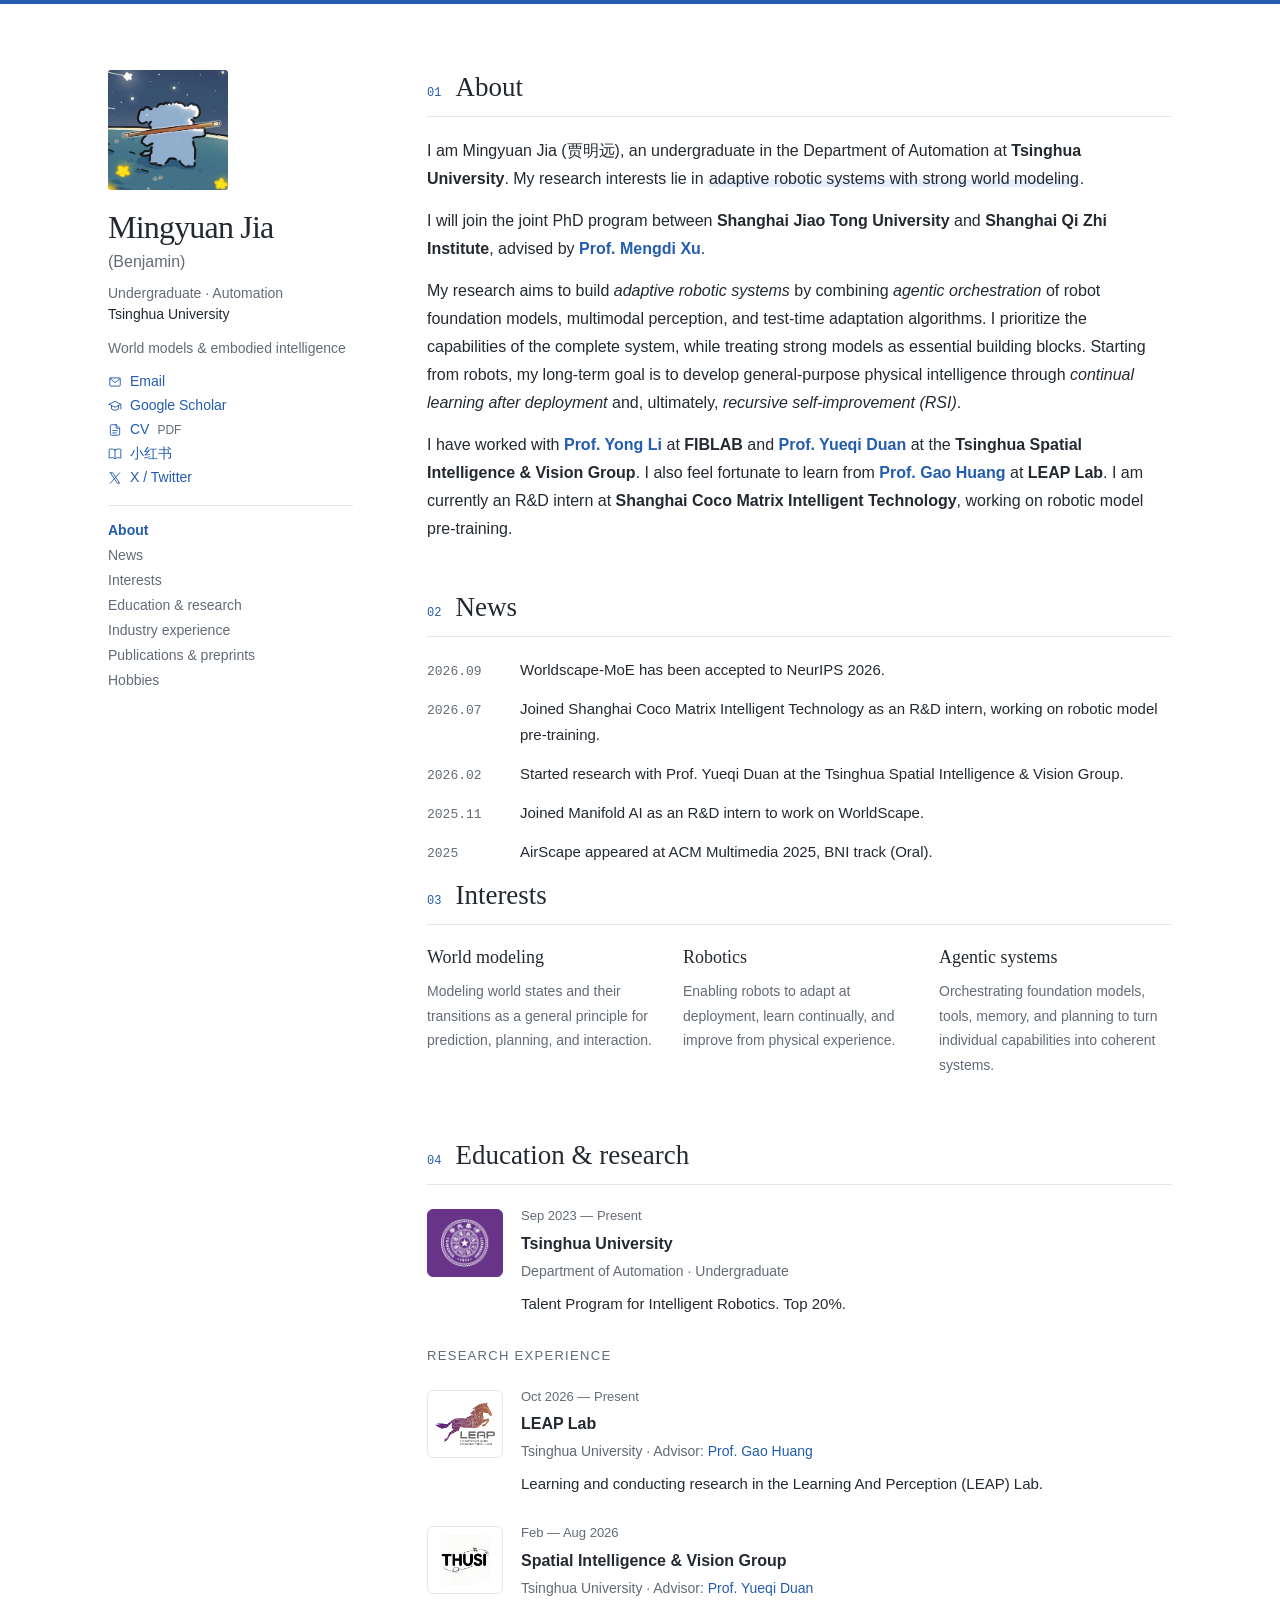
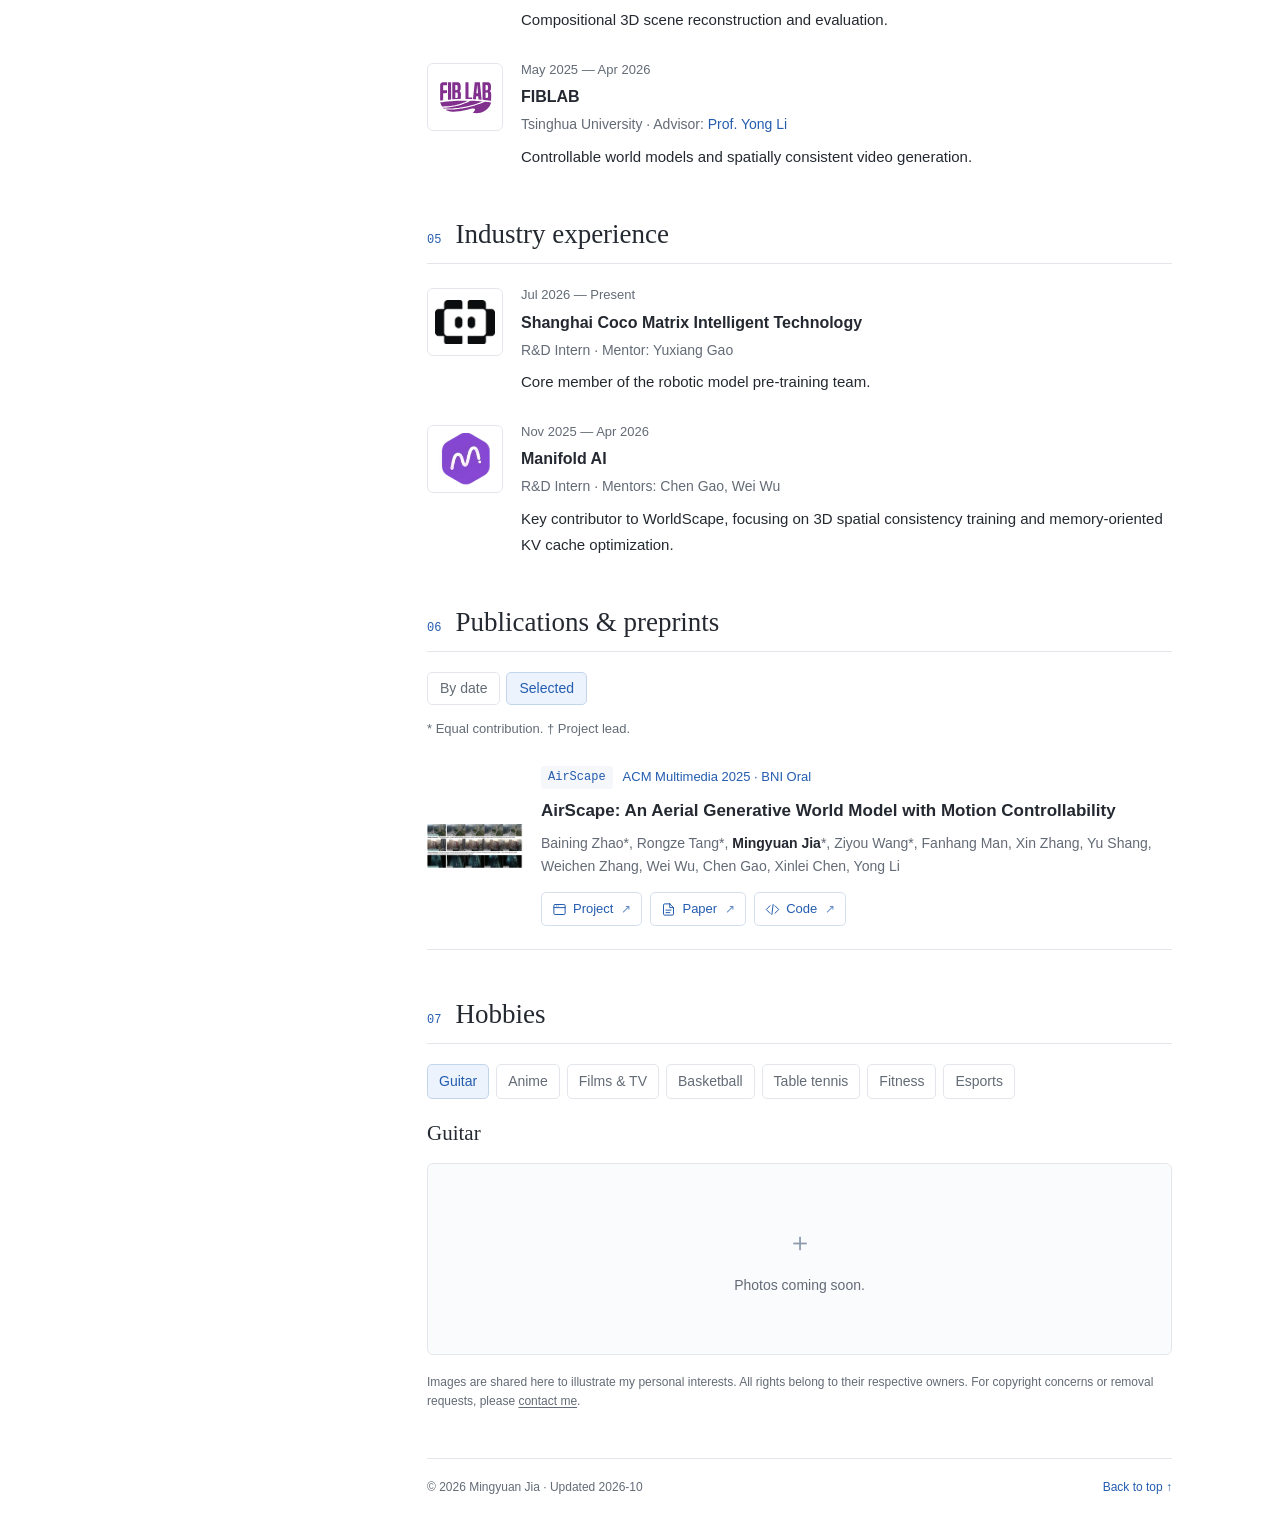
==== commit bc653a72: "Refine About research interest sentence" ====
--- a/index.html
+++ b/index.html
@@ -24,6 +24,6 @@
 <div class="contact"><a href="mailto:jmy23@mails.tsinghua.edu.cn"><svg class="contact-icon" viewBox="0 0 24 24" fill="none" stroke="currentColor" stroke-width="1.6" stroke-linecap="round" stroke-linejoin="round" aria-hidden="true" focusable="false"><rect x="3" y="5" width="18" height="14" rx="2"/><path d="m3 6 9 7 9-7"/></svg>Email</a><a href="https://scholar.google.com/citations?user=em5g4N8AAAAJ" target="_blank" rel="noopener noreferrer" title="Google Scholar ↗"><svg class="contact-icon" viewBox="0 0 24 24" fill="none" stroke="currentColor" stroke-width="1.6" stroke-linecap="round" stroke-linejoin="round" aria-hidden="true" focusable="false"><path d="m2 9 10-5 10 5-10 5-10-5Zm4 2v6c4 3 8 3 12 0v-6M22 9v8"/></svg>Google Scholar</a><a href="./assets/files/MingyuanJia-CV.pdf" target="_blank" rel="noopener noreferrer" title="CV · PDF ↗"><svg class="contact-icon" viewBox="0 0 24 24" fill="none" stroke="currentColor" stroke-width="1.6" stroke-linecap="round" stroke-linejoin="round" aria-hidden="true" focusable="false"><path d="M14 3H6a2 2 0 0 0-2 2v14a2 2 0 0 0 2 2h12a2 2 0 0 0 2-2V9l-6-6Zm0 0v6h6M8 13h8M8 17h6"/></svg>CV <span class="file-type">PDF</span></a><a href="https://www.xiaohongshu.com/user/profile/6916f0350000000032015033" target="_blank" rel="noopener noreferrer"><svg class="contact-icon" viewBox="0 0 24 24" fill="none" stroke="currentColor" stroke-width="1.6" stroke-linecap="round" stroke-linejoin="round" aria-hidden="true" focusable="false"><path d="M12 5C9 3 5 3 2 4v15c3-1 7-1 10 1 3-2 7-2 10-1V4c-3-1-7-1-10 1Zm0 0v15"/></svg>小红书</a><a href="https://x.com/nROweyUXqf3100" target="_blank" rel="noopener noreferrer"><svg class="contact-icon" viewBox="0 0 24 24" fill="none" stroke="currentColor" stroke-width="1.6" stroke-linecap="round" stroke-linejoin="round" aria-hidden="true" focusable="false"><path d="M4 3h4l12 18h-4L4 3Zm16 0L4 21"/></svg>X / Twitter</a></div>
 <nav class="nav" aria-label="Sections"><a href="#about">About</a><a href="#news">News</a><a href="#interests">Interests</a><a href="#education">Education & research</a><a href="#industry">Industry experience</a><a href="#publications">Publications & preprints</a><a href="#hobbies">Hobbies</a></nav>
 </aside>
-<main id="content"><section class="section about" id="about" aria-labelledby="heading-about"><div class="section-head"><span class="num" aria-hidden="true">01</span><h2 id="heading-about">About</h2></div><p>I am Mingyuan Jia (贾明远), an undergraduate in the Department of Automation at <strong class="about-institution">Tsinghua University</strong>. My research interests lie in <mark class="about-interest">adaptive robotic systems, world modeling, and agentic orchestration</mark>.</p><p>I will join the joint PhD program between <strong class="about-institution">Shanghai Jiao Tong University</strong> and <strong class="about-institution">Shanghai Qi Zhi Institute</strong>, advised by <a class="about-person" href="https://www.mengdixu.me/" target="_blank" rel="noopener noreferrer">Prof. Mengdi Xu</a>.</p><p>My research aims to build <em class="about-idea">adaptive robotic systems</em> by combining <em class="about-idea">agentic orchestration</em> of robot foundation models, multimodal perception, and test-time adaptation algorithms. I prioritize the capabilities of the complete system, while treating strong models as essential building blocks. Starting from robots, my long-term goal is to develop general-purpose physical intelligence through <em class="about-idea">continual learning after deployment</em> and, ultimately, <em class="about-idea">recursive self-improvement (RSI)</em>.</p><p>I have worked with <a class="about-person" href="https://fi.ee.tsinghua.edu.cn/~liyong/" target="_blank" rel="noopener noreferrer">Prof. Yong Li</a> at <strong class="about-institution">FIBLAB</strong> and <a class="about-person" href="https://duanyueqi.github.io/" target="_blank" rel="noopener noreferrer">Prof. Yueqi Duan</a> at the <strong class="about-institution">Tsinghua Spatial Intelligence &amp; Vision Group</strong>. I also feel fortunate to learn from <a class="about-person" href="https://gaohuang-net.github.io/" target="_blank" rel="noopener noreferrer">Prof. Gao Huang</a> at <strong class="about-institution">LEAP Lab</strong>. I am currently an R&amp;D intern at <strong class="about-institution">Shanghai Coco Matrix Intelligent Technology</strong>, working on robotic model pre-training.</p></section><section class="section news" id="news" aria-labelledby="heading-news"><div class="section-head"><span class="num" aria-hidden="true">02</span><h2 id="heading-news">News</h2></div><ul class="news"><li><time>2026.09</time><p>Worldscape-MoE has been accepted to NeurIPS 2026.</p></li><li><time>2026.07</time><p>Joined Shanghai Coco Matrix Intelligent Technology as an R&amp;D intern, working on robotic model pre-training.</p></li><li><time>2026.02</time><p>Started research with Prof. Yueqi Duan at the Tsinghua Spatial Intelligence &amp; Vision Group.</p></li><li><time>2025.11</time><p>Joined Manifold AI as an R&amp;D intern to work on WorldScape.</p></li><li><time>2025</time><p>AirScape appeared at ACM Multimedia 2025, BNI track (Oral).</p></li></ul></section><section class="section interests" id="interests" aria-labelledby="heading-interests"><div class="section-head"><span class="num" aria-hidden="true">03</span><h2 id="heading-interests">Interests</h2></div><div class="interest-grid"><article><h3>World modeling</h3><p>Modeling world states and their transitions as a general principle for prediction, planning, and interaction.</p></article><article><h3>Robotics</h3><p>Enabling robots to adapt at deployment, learn continually, and improve from physical experience.</p></article><article><h3>Agentic systems</h3><p>Orchestrating foundation models, tools, memory, and planning to turn individual capabilities into coherent systems.</p></article></div></section><section class="section education" id="education" aria-labelledby="heading-education"><div class="section-head"><span class="num" aria-hidden="true">04</span><h2 id="heading-education">Education & research</h2></div><article class="entry"><a class="organization-logo organization-logo--tsinghua" href="https://www.tsinghua.edu.cn/" target="_blank" rel="noopener noreferrer" aria-label="Tsinghua University"><img src="./assets/organizations/tsinghua.png" alt="Tsinghua University logo" width="64" height="64"></a><div class="entry-details"><div class="date">Sep 2023 — Present</div><h3>Tsinghua University</h3><p class="subtitle">Department of Automation · Undergraduate</p><p>Talent Program for Intelligent Robotics. Top 20%.</p></div></article><h3 class="subheading">Research experience</h3><article class="entry"><a class="organization-logo" href="https://www.leaplab.ai/" target="_blank" rel="noopener noreferrer" aria-label="LEAP Lab"><img src="./assets/organizations/leaplab.png" alt="LEAP Lab logo" width="64" height="64"></a><div class="entry-details"><div class="date">Oct 2026 — Present</div><h3>LEAP Lab</h3><p class="subtitle">Tsinghua University · Advisor: <a href="https://gaohuang-net.github.io/" target="_blank" rel="noopener noreferrer">Prof. Gao Huang</a></p><p>Learning and conducting research in the Learning And Perception (LEAP) Lab.</p></div></article><article class="entry"><a class="organization-logo" href="https://github.com/THU-SI" target="_blank" rel="noopener noreferrer" aria-label="Spatial Intelligence &amp; Vision Group"><img src="./assets/organizations/thu-si.png" alt="Spatial Intelligence &amp; Vision Group logo" width="64" height="64"></a><div class="entry-details"><div class="date">Feb — Aug 2026</div><h3>Spatial Intelligence &amp; Vision Group</h3><p class="subtitle">Tsinghua University · Advisor: <a href="https://duanyueqi.github.io/" target="_blank" rel="noopener noreferrer">Prof. Yueqi Duan</a></p><p>Compositional 3D scene reconstruction and evaluation.</p></div></article><article class="entry"><a class="organization-logo" href="https://fi.ee.tsinghua.edu.cn/" target="_blank" rel="noopener noreferrer" aria-label="FIBLAB"><img src="./assets/organizations/fiblab.svg" alt="FIBLAB logo" width="64" height="64"></a><div class="entry-details"><div class="date">May 2025 — Apr 2026</div><h3>FIBLAB</h3><p class="subtitle">Tsinghua University · Advisor: <a href="https://fi.ee.tsinghua.edu.cn/~liyong/" target="_blank" rel="noopener noreferrer">Prof. Yong Li</a></p><p>Controllable world models and spatially consistent video generation.</p></div></article></section><section class="section industry" id="industry" aria-labelledby="heading-industry"><div class="section-head"><span class="num" aria-hidden="true">05</span><h2 id="heading-industry">Industry experience</h2></div><article class="entry"><a class="organization-logo" href="https://www.ccmtrx.com/" target="_blank" rel="noopener noreferrer" aria-label="Shanghai Coco Matrix Intelligent Technology"><img src="./assets/organizations/coco-matrix.png" alt="Shanghai Coco Matrix Intelligent Technology logo" width="64" height="64"></a><div class="entry-details"><div class="date">Jul 2026 — Present</div><h3>Shanghai Coco Matrix Intelligent Technology</h3><p class="subtitle">R&amp;D Intern · Mentor: Yuxiang Gao</p><p>Core member of the robotic model pre-training team.</p></div></article><article class="entry"><a class="organization-logo" href="https://manifoldai.cn/" target="_blank" rel="noopener noreferrer" aria-label="Manifold AI"><img src="./assets/organizations/manifold.png" alt="Manifold AI logo" width="64" height="64"></a><div class="entry-details"><div class="date">Nov 2025 — Apr 2026</div><h3>Manifold AI</h3><p class="subtitle">R&amp;D Intern · Mentors: Chen Gao, Wei Wu</p><p>Key contributor to WorldScape, focusing on 3D spatial consistency training and memory-oriented KV cache optimization.</p></div></article></section><section class="section publications" id="publications" aria-labelledby="heading-publications"><div class="section-head"><span class="num" aria-hidden="true">06</span><h2 id="heading-publications">Publications & preprints</h2></div><div class="publication-controls" role="group" aria-label="Publication view" hidden><button type="button" data-publication-view="date" aria-pressed="false">By date</button><button type="button" data-publication-view="selected" aria-pressed="false">Selected</button></div><p class="legend">* Equal contribution. † Project lead.</p><div class="publication-list" data-default-view="selected"><article class="paper" data-selected="false" data-selected-order="100"><a class="paper-figure" href="./assets/papers/worldscape.webp" target="_blank" rel="noopener" aria-label="WorldScape · View figure"><img src="./assets/papers/worldscape.webp" alt="WorldScape overview figure" width="1000" height="338" loading="lazy"></a><div class="paper-details"><div class="paper-top"><span class="paper-key">WorldScape</span><span class="venue">2026 · Research manuscript</span></div><h3>Efficient Real-Time Interactive World Modeling with Versatile Control</h3><p class="authors">Yu Meng*, Chen Gao†, Baining Zhao*, <strong>Mingyuan Jia</strong>*, Rongze Tang, Ziyou Wang, Jianjie Fang, Wan Qin, Yingshan Lei, Jiaao Tang, Jiaao Li, Xin Zhang, Yu Shang, Wei Wu, Xinlei Chen, Xiao-Ping Zhang, Yong Li</p></div></article><article class="paper" data-selected="false" data-selected-order="100"><a class="paper-figure" href="./assets/papers/worldscape-moe.webp" target="_blank" rel="noopener" aria-label="Worldscape-MoE · View figure"><img src="./assets/papers/worldscape-moe.webp" alt="Worldscape-MoE overview figure" width="1000" height="609" loading="lazy"></a><div class="paper-details"><div class="paper-top"><span class="paper-key">Worldscape-MoE</span><span class="venue">NeurIPS 2026</span></div><h3><a class="paper-title-link" href="https://worldscape-moe.com/" target="_blank" rel="noopener noreferrer" aria-label="Worldscape-MoE: A Unified Mixture-of-Experts World Model for Scalable Heterogeneous Action Control (opens in a new tab)">Worldscape-MoE: A Unified Mixture-of-Experts World Model for Scalable Heterogeneous Action Control</a></h3><p class="authors">Jianjie Fang†*, Yongyan Xu*, Ziyou Wang*, Yuchao Huang, Zhaolu Wang, Rongze Tang, <strong>Mingyuan Jia</strong>, Baining Zhao, Weichen Zhang, Xin Zhang, Haisheng Su, Yu Shang, Chen Gao, Wei Wu, Xinlei Chen, Yong Li</p><div class="paper-links"><a class="resource-link" href="https://worldscape-moe.com/" target="_blank" rel="noopener noreferrer" aria-label="Worldscape-MoE · Project (opens in a new tab)"><svg class="contact-icon" viewBox="0 0 24 24" fill="none" stroke="currentColor" stroke-width="1.6" stroke-linecap="round" stroke-linejoin="round" aria-hidden="true" focusable="false"><rect x="3" y="4" width="18" height="16" rx="2"/><path d="M3 9h18M7 6.5h.01M10 6.5h.01"/></svg><span>Project</span><span class="external-mark" aria-hidden="true">↗</span></a><a class="resource-link" href="https://arxiv.org/abs/2607.03964" target="_blank" rel="noopener noreferrer" aria-label="Worldscape-MoE · Paper (opens in a new tab)"><svg class="contact-icon" viewBox="0 0 24 24" fill="none" stroke="currentColor" stroke-width="1.6" stroke-linecap="round" stroke-linejoin="round" aria-hidden="true" focusable="false"><path d="M14 3H6a2 2 0 0 0-2 2v14a2 2 0 0 0 2 2h12a2 2 0 0 0 2-2V9l-6-6Zm0 0v6h6M8 13h8M8 17h6"/></svg><span>Paper</span><span class="external-mark" aria-hidden="true">↗</span></a><a class="resource-link" href="https://github.com/EmbodiedCity/Worldscape-MoE.code" target="_blank" rel="noopener noreferrer" aria-label="Worldscape-MoE · Code (opens in a new tab)"><svg class="contact-icon" viewBox="0 0 24 24" fill="none" stroke="currentColor" stroke-width="1.6" stroke-linecap="round" stroke-linejoin="round" aria-hidden="true" focusable="false"><path d="m8 6-6 6 6 6m8-12 6 6-6 6m-3-14-2 16"/></svg><span>Code</span><span class="external-mark" aria-hidden="true">↗</span></a></div></div></article><article class="paper" data-selected="false" data-selected-order="100"><a class="paper-figure" href="./assets/papers/replicateanyscene.webp" target="_blank" rel="noopener" aria-label="ReplicateAnyScene · View figure"><img src="./assets/papers/replicateanyscene.webp" alt="ReplicateAnyScene overview figure" width="938" height="535" loading="lazy"></a><div class="paper-details"><div class="paper-top"><span class="paper-key">ReplicateAnyScene</span><span class="venue">2026 · Research manuscript</span></div><h3>ReplicateAnyScene: Zero-Shot Video-to-3D Composition via Textual-Visual-Spatial Alignment</h3><p class="authors">Mingyu Dong*, Chong Xia*, <strong>Mingyuan Jia</strong>*, Weichen Lyu, Long Xu, Zheng Zhu, Yueqi Duan</p></div></article><article class="paper" data-selected="true" data-selected-order="1"><a class="paper-figure" href="./assets/papers/airscape.webp" target="_blank" rel="noopener" aria-label="AirScape · View figure"><img src="./assets/papers/airscape.webp" alt="AirScape overview figure" width="1000" height="452" loading="lazy"></a><div class="paper-details"><div class="paper-top"><span class="paper-key">AirScape</span><span class="venue">ACM Multimedia 2025 · BNI Oral</span></div><h3><a class="paper-title-link" href="https://embodiedcity.github.io/AirScape/" target="_blank" rel="noopener noreferrer" aria-label="AirScape: An Aerial Generative World Model with Motion Controllability (opens in a new tab)">AirScape: An Aerial Generative World Model with Motion Controllability</a></h3><p class="authors">Baining Zhao*, Rongze Tang*, <strong>Mingyuan Jia</strong>*, Ziyou Wang*, Fanhang Man, Xin Zhang, Yu Shang, Weichen Zhang, Wei Wu, Chen Gao, Xinlei Chen, Yong Li</p><div class="paper-links"><a class="resource-link" href="https://embodiedcity.github.io/AirScape/" target="_blank" rel="noopener noreferrer" aria-label="AirScape · Project (opens in a new tab)"><svg class="contact-icon" viewBox="0 0 24 24" fill="none" stroke="currentColor" stroke-width="1.6" stroke-linecap="round" stroke-linejoin="round" aria-hidden="true" focusable="false"><rect x="3" y="4" width="18" height="16" rx="2"/><path d="M3 9h18M7 6.5h.01M10 6.5h.01"/></svg><span>Project</span><span class="external-mark" aria-hidden="true">↗</span></a><a class="resource-link" href="https://arxiv.org/abs/2507.08885" target="_blank" rel="noopener noreferrer" aria-label="AirScape · Paper (opens in a new tab)"><svg class="contact-icon" viewBox="0 0 24 24" fill="none" stroke="currentColor" stroke-width="1.6" stroke-linecap="round" stroke-linejoin="round" aria-hidden="true" focusable="false"><path d="M14 3H6a2 2 0 0 0-2 2v14a2 2 0 0 0 2 2h12a2 2 0 0 0 2-2V9l-6-6Zm0 0v6h6M8 13h8M8 17h6"/></svg><span>Paper</span><span class="external-mark" aria-hidden="true">↗</span></a><a class="resource-link" href="https://github.com/EmbodiedCity/AirScape.code" target="_blank" rel="noopener noreferrer" aria-label="AirScape · Code (opens in a new tab)"><svg class="contact-icon" viewBox="0 0 24 24" fill="none" stroke="currentColor" stroke-width="1.6" stroke-linecap="round" stroke-linejoin="round" aria-hidden="true" focusable="false"><path d="m8 6-6 6 6 6m8-12 6 6-6 6m-3-14-2 16"/></svg><span>Code</span><span class="external-mark" aria-hidden="true">↗</span></a></div></div></article></div><p class="publication-empty" hidden>No selected publications yet.</p></section><section class="section hobbies" id="hobbies" aria-labelledby="heading-hobbies"><div class="section-head"><span class="num" aria-hidden="true">07</span><h2 id="heading-hobbies">Hobbies</h2></div><div class="hobby-tabs" role="tablist" aria-label="Hobbies"><button type="button" role="tab" id="hobby-tab-guitar" aria-controls="hobby-panel-guitar" aria-selected="true" tabindex="0">Guitar</button><button type="button" role="tab" id="hobby-tab-anime" aria-controls="hobby-panel-anime" aria-selected="false" tabindex="-1">Anime</button><button type="button" role="tab" id="hobby-tab-film-tv" aria-controls="hobby-panel-film-tv" aria-selected="false" tabindex="-1">Films &amp; TV</button><button type="button" role="tab" id="hobby-tab-basketball" aria-controls="hobby-panel-basketball" aria-selected="false" tabindex="-1">Basketball</button><button type="button" role="tab" id="hobby-tab-table-tennis" aria-controls="hobby-panel-table-tennis" aria-selected="false" tabindex="-1">Table tennis</button><button type="button" role="tab" id="hobby-tab-fitness" aria-controls="hobby-panel-fitness" aria-selected="false" tabindex="-1">Fitness</button><button type="button" role="tab" id="hobby-tab-esports" aria-controls="hobby-panel-esports" aria-selected="false" tabindex="-1">Esports</button></div><div class="hobby-panel" role="tabpanel" id="hobby-panel-guitar" aria-labelledby="hobby-tab-guitar" tabindex="0"><h3>Guitar</h3><div class="hobby-stage"><div class="hobby-empty"><span aria-hidden="true">＋</span><p>Photos coming soon.</p></div><div class="hobby-pagination"><button type="button" data-step="-1" aria-label="Previous photo" disabled>‹</button><span class="hobby-count" role="status" aria-live="polite">0 / 0</span><button type="button" data-step="1" aria-label="Next photo" disabled>›</button></div></div></div><div class="hobby-panel" role="tabpanel" id="hobby-panel-anime" aria-labelledby="hobby-tab-anime" tabindex="0" hidden><h3>Anime</h3><div class="hobby-stage"><figure class="hobby-slide"><img src="./assets/hobbies/bocchi-the-rock.png" alt="Bocchi the Rock! band members" loading="lazy"></figure><figure class="hobby-slide" hidden><img src="./assets/hobbies/sword-art-online.png" alt="Sword Art Online artwork" loading="lazy"></figure><div class="hobby-pagination"><button type="button" data-step="-1" aria-label="Previous photo" disabled>‹</button><span class="hobby-count" role="status" aria-live="polite">1 / 2</span><button type="button" data-step="1" aria-label="Next photo" disabled>›</button></div></div></div><div class="hobby-panel" role="tabpanel" id="hobby-panel-film-tv" aria-labelledby="hobby-tab-film-tv" tabindex="0" hidden><h3>Films &amp; TV</h3><div class="hobby-stage"><figure class="hobby-slide"><img src="./assets/hobbies/person-of-interest.png" alt="Person of Interest cast poster" loading="lazy"></figure><figure class="hobby-slide" hidden><img src="./assets/hobbies/interstellar.png" alt="Interstellar astronaut on an icy planet" loading="lazy"></figure><div class="hobby-pagination"><button type="button" data-step="-1" aria-label="Previous photo" disabled>‹</button><span class="hobby-count" role="status" aria-live="polite">1 / 2</span><button type="button" data-step="1" aria-label="Next photo" disabled>›</button></div></div></div><div class="hobby-panel" role="tabpanel" id="hobby-panel-basketball" aria-labelledby="hobby-tab-basketball" tabindex="0" hidden><h3>Basketball</h3><div class="hobby-stage"><div class="hobby-empty"><span aria-hidden="true">＋</span><p>Photos coming soon.</p></div><div class="hobby-pagination"><button type="button" data-step="-1" aria-label="Previous photo" disabled>‹</button><span class="hobby-count" role="status" aria-live="polite">0 / 0</span><button type="button" data-step="1" aria-label="Next photo" disabled>›</button></div></div></div><div class="hobby-panel" role="tabpanel" id="hobby-panel-table-tennis" aria-labelledby="hobby-tab-table-tennis" tabindex="0" hidden><h3>Table tennis</h3><div class="hobby-stage"><div class="hobby-empty"><span aria-hidden="true">＋</span><p>Photos coming soon.</p></div><div class="hobby-pagination"><button type="button" data-step="-1" aria-label="Previous photo" disabled>‹</button><span class="hobby-count" role="status" aria-live="polite">0 / 0</span><button type="button" data-step="1" aria-label="Next photo" disabled>›</button></div></div></div><div class="hobby-panel" role="tabpanel" id="hobby-panel-fitness" aria-labelledby="hobby-tab-fitness" tabindex="0" hidden><h3>Fitness</h3><div class="hobby-stage"><div class="hobby-empty"><span aria-hidden="true">＋</span><p>Photos coming soon.</p></div><div class="hobby-pagination"><button type="button" data-step="-1" aria-label="Previous photo" disabled>‹</button><span class="hobby-count" role="status" aria-live="polite">0 / 0</span><button type="button" data-step="1" aria-label="Next photo" disabled>›</button></div></div></div><div class="hobby-panel" role="tabpanel" id="hobby-panel-esports" aria-labelledby="hobby-tab-esports" tabindex="0" hidden><h3>Esports</h3><div class="hobby-stage"><figure class="hobby-slide"><img src="./assets/hobbies/valorant.png" alt="VALORANT Viper artwork" loading="lazy"></figure><figure class="hobby-slide" hidden><img src="./assets/hobbies/league-of-legends.png" alt="League of Legends character artwork" loading="lazy"></figure><figure class="hobby-slide" hidden><img src="./assets/hobbies/wuthering-waves.png" alt="Wuthering Waves artwork" loading="lazy"></figure><div class="hobby-pagination"><button type="button" data-step="-1" aria-label="Previous photo" disabled>‹</button><span class="hobby-count" role="status" aria-live="polite">1 / 3</span><button type="button" data-step="1" aria-label="Next photo" disabled>›</button></div></div></div><p class="hobby-notice">Images are shared here to illustrate my personal interests. All rights belong to their respective owners. For copyright concerns or removal requests, please <a href="mailto:jmy23@mails.tsinghua.edu.cn">contact me</a>.</p></section>
+<main id="content"><section class="section about" id="about" aria-labelledby="heading-about"><div class="section-head"><span class="num" aria-hidden="true">01</span><h2 id="heading-about">About</h2></div><p>I am Mingyuan Jia (贾明远), an undergraduate in the Department of Automation at <strong class="about-institution">Tsinghua University</strong>. My research interests lie in <mark class="about-interest">adaptive robotic systems with strong world modeling</mark>.</p><p>I will join the joint PhD program between <strong class="about-institution">Shanghai Jiao Tong University</strong> and <strong class="about-institution">Shanghai Qi Zhi Institute</strong>, advised by <a class="about-person" href="https://www.mengdixu.me/" target="_blank" rel="noopener noreferrer">Prof. Mengdi Xu</a>.</p><p>My research aims to build <em class="about-idea">adaptive robotic systems</em> by combining <em class="about-idea">agentic orchestration</em> of robot foundation models, multimodal perception, and test-time adaptation algorithms. I prioritize the capabilities of the complete system, while treating strong models as essential building blocks. Starting from robots, my long-term goal is to develop general-purpose physical intelligence through <em class="about-idea">continual learning after deployment</em> and, ultimately, <em class="about-idea">recursive self-improvement (RSI)</em>.</p><p>I have worked with <a class="about-person" href="https://fi.ee.tsinghua.edu.cn/~liyong/" target="_blank" rel="noopener noreferrer">Prof. Yong Li</a> at <strong class="about-institution">FIBLAB</strong> and <a class="about-person" href="https://duanyueqi.github.io/" target="_blank" rel="noopener noreferrer">Prof. Yueqi Duan</a> at the <strong class="about-institution">Tsinghua Spatial Intelligence &amp; Vision Group</strong>. I also feel fortunate to learn from <a class="about-person" href="https://gaohuang-net.github.io/" target="_blank" rel="noopener noreferrer">Prof. Gao Huang</a> at <strong class="about-institution">LEAP Lab</strong>. I am currently an R&amp;D intern at <strong class="about-institution">Shanghai Coco Matrix Intelligent Technology</strong>, working on robotic model pre-training.</p></section><section class="section news" id="news" aria-labelledby="heading-news"><div class="section-head"><span class="num" aria-hidden="true">02</span><h2 id="heading-news">News</h2></div><ul class="news"><li><time>2026.09</time><p>Worldscape-MoE has been accepted to NeurIPS 2026.</p></li><li><time>2026.07</time><p>Joined Shanghai Coco Matrix Intelligent Technology as an R&amp;D intern, working on robotic model pre-training.</p></li><li><time>2026.02</time><p>Started research with Prof. Yueqi Duan at the Tsinghua Spatial Intelligence &amp; Vision Group.</p></li><li><time>2025.11</time><p>Joined Manifold AI as an R&amp;D intern to work on WorldScape.</p></li><li><time>2025</time><p>AirScape appeared at ACM Multimedia 2025, BNI track (Oral).</p></li></ul></section><section class="section interests" id="interests" aria-labelledby="heading-interests"><div class="section-head"><span class="num" aria-hidden="true">03</span><h2 id="heading-interests">Interests</h2></div><div class="interest-grid"><article><h3>World modeling</h3><p>Modeling world states and their transitions as a general principle for prediction, planning, and interaction.</p></article><article><h3>Robotics</h3><p>Enabling robots to adapt at deployment, learn continually, and improve from physical experience.</p></article><article><h3>Agentic systems</h3><p>Orchestrating foundation models, tools, memory, and planning to turn individual capabilities into coherent systems.</p></article></div></section><section class="section education" id="education" aria-labelledby="heading-education"><div class="section-head"><span class="num" aria-hidden="true">04</span><h2 id="heading-education">Education & research</h2></div><article class="entry"><a class="organization-logo organization-logo--tsinghua" href="https://www.tsinghua.edu.cn/" target="_blank" rel="noopener noreferrer" aria-label="Tsinghua University"><img src="./assets/organizations/tsinghua.png" alt="Tsinghua University logo" width="64" height="64"></a><div class="entry-details"><div class="date">Sep 2023 — Present</div><h3>Tsinghua University</h3><p class="subtitle">Department of Automation · Undergraduate</p><p>Talent Program for Intelligent Robotics. Top 20%.</p></div></article><h3 class="subheading">Research experience</h3><article class="entry"><a class="organization-logo" href="https://www.leaplab.ai/" target="_blank" rel="noopener noreferrer" aria-label="LEAP Lab"><img src="./assets/organizations/leaplab.png" alt="LEAP Lab logo" width="64" height="64"></a><div class="entry-details"><div class="date">Oct 2026 — Present</div><h3>LEAP Lab</h3><p class="subtitle">Tsinghua University · Advisor: <a href="https://gaohuang-net.github.io/" target="_blank" rel="noopener noreferrer">Prof. Gao Huang</a></p><p>Learning and conducting research in the Learning And Perception (LEAP) Lab.</p></div></article><article class="entry"><a class="organization-logo" href="https://github.com/THU-SI" target="_blank" rel="noopener noreferrer" aria-label="Spatial Intelligence &amp; Vision Group"><img src="./assets/organizations/thu-si.png" alt="Spatial Intelligence &amp; Vision Group logo" width="64" height="64"></a><div class="entry-details"><div class="date">Feb — Aug 2026</div><h3>Spatial Intelligence &amp; Vision Group</h3><p class="subtitle">Tsinghua University · Advisor: <a href="https://duanyueqi.github.io/" target="_blank" rel="noopener noreferrer">Prof. Yueqi Duan</a></p><p>Compositional 3D scene reconstruction and evaluation.</p></div></article><article class="entry"><a class="organization-logo" href="https://fi.ee.tsinghua.edu.cn/" target="_blank" rel="noopener noreferrer" aria-label="FIBLAB"><img src="./assets/organizations/fiblab.svg" alt="FIBLAB logo" width="64" height="64"></a><div class="entry-details"><div class="date">May 2025 — Apr 2026</div><h3>FIBLAB</h3><p class="subtitle">Tsinghua University · Advisor: <a href="https://fi.ee.tsinghua.edu.cn/~liyong/" target="_blank" rel="noopener noreferrer">Prof. Yong Li</a></p><p>Controllable world models and spatially consistent video generation.</p></div></article></section><section class="section industry" id="industry" aria-labelledby="heading-industry"><div class="section-head"><span class="num" aria-hidden="true">05</span><h2 id="heading-industry">Industry experience</h2></div><article class="entry"><a class="organization-logo" href="https://www.ccmtrx.com/" target="_blank" rel="noopener noreferrer" aria-label="Shanghai Coco Matrix Intelligent Technology"><img src="./assets/organizations/coco-matrix.png" alt="Shanghai Coco Matrix Intelligent Technology logo" width="64" height="64"></a><div class="entry-details"><div class="date">Jul 2026 — Present</div><h3>Shanghai Coco Matrix Intelligent Technology</h3><p class="subtitle">R&amp;D Intern · Mentor: Yuxiang Gao</p><p>Core member of the robotic model pre-training team.</p></div></article><article class="entry"><a class="organization-logo" href="https://manifoldai.cn/" target="_blank" rel="noopener noreferrer" aria-label="Manifold AI"><img src="./assets/organizations/manifold.png" alt="Manifold AI logo" width="64" height="64"></a><div class="entry-details"><div class="date">Nov 2025 — Apr 2026</div><h3>Manifold AI</h3><p class="subtitle">R&amp;D Intern · Mentors: Chen Gao, Wei Wu</p><p>Key contributor to WorldScape, focusing on 3D spatial consistency training and memory-oriented KV cache optimization.</p></div></article></section><section class="section publications" id="publications" aria-labelledby="heading-publications"><div class="section-head"><span class="num" aria-hidden="true">06</span><h2 id="heading-publications">Publications & preprints</h2></div><div class="publication-controls" role="group" aria-label="Publication view" hidden><button type="button" data-publication-view="date" aria-pressed="false">By date</button><button type="button" data-publication-view="selected" aria-pressed="false">Selected</button></div><p class="legend">* Equal contribution. † Project lead.</p><div class="publication-list" data-default-view="selected"><article class="paper" data-selected="false" data-selected-order="100"><a class="paper-figure" href="./assets/papers/worldscape.webp" target="_blank" rel="noopener" aria-label="WorldScape · View figure"><img src="./assets/papers/worldscape.webp" alt="WorldScape overview figure" width="1000" height="338" loading="lazy"></a><div class="paper-details"><div class="paper-top"><span class="paper-key">WorldScape</span><span class="venue">2026 · Research manuscript</span></div><h3>Efficient Real-Time Interactive World Modeling with Versatile Control</h3><p class="authors">Yu Meng*, Chen Gao†, Baining Zhao*, <strong>Mingyuan Jia</strong>*, Rongze Tang, Ziyou Wang, Jianjie Fang, Wan Qin, Yingshan Lei, Jiaao Tang, Jiaao Li, Xin Zhang, Yu Shang, Wei Wu, Xinlei Chen, Xiao-Ping Zhang, Yong Li</p></div></article><article class="paper" data-selected="false" data-selected-order="100"><a class="paper-figure" href="./assets/papers/worldscape-moe.webp" target="_blank" rel="noopener" aria-label="Worldscape-MoE · View figure"><img src="./assets/papers/worldscape-moe.webp" alt="Worldscape-MoE overview figure" width="1000" height="609" loading="lazy"></a><div class="paper-details"><div class="paper-top"><span class="paper-key">Worldscape-MoE</span><span class="venue">NeurIPS 2026</span></div><h3><a class="paper-title-link" href="https://worldscape-moe.com/" target="_blank" rel="noopener noreferrer" aria-label="Worldscape-MoE: A Unified Mixture-of-Experts World Model for Scalable Heterogeneous Action Control (opens in a new tab)">Worldscape-MoE: A Unified Mixture-of-Experts World Model for Scalable Heterogeneous Action Control</a></h3><p class="authors">Jianjie Fang†*, Yongyan Xu*, Ziyou Wang*, Yuchao Huang, Zhaolu Wang, Rongze Tang, <strong>Mingyuan Jia</strong>, Baining Zhao, Weichen Zhang, Xin Zhang, Haisheng Su, Yu Shang, Chen Gao, Wei Wu, Xinlei Chen, Yong Li</p><div class="paper-links"><a class="resource-link" href="https://worldscape-moe.com/" target="_blank" rel="noopener noreferrer" aria-label="Worldscape-MoE · Project (opens in a new tab)"><svg class="contact-icon" viewBox="0 0 24 24" fill="none" stroke="currentColor" stroke-width="1.6" stroke-linecap="round" stroke-linejoin="round" aria-hidden="true" focusable="false"><rect x="3" y="4" width="18" height="16" rx="2"/><path d="M3 9h18M7 6.5h.01M10 6.5h.01"/></svg><span>Project</span><span class="external-mark" aria-hidden="true">↗</span></a><a class="resource-link" href="https://arxiv.org/abs/2607.03964" target="_blank" rel="noopener noreferrer" aria-label="Worldscape-MoE · Paper (opens in a new tab)"><svg class="contact-icon" viewBox="0 0 24 24" fill="none" stroke="currentColor" stroke-width="1.6" stroke-linecap="round" stroke-linejoin="round" aria-hidden="true" focusable="false"><path d="M14 3H6a2 2 0 0 0-2 2v14a2 2 0 0 0 2 2h12a2 2 0 0 0 2-2V9l-6-6Zm0 0v6h6M8 13h8M8 17h6"/></svg><span>Paper</span><span class="external-mark" aria-hidden="true">↗</span></a><a class="resource-link" href="https://github.com/EmbodiedCity/Worldscape-MoE.code" target="_blank" rel="noopener noreferrer" aria-label="Worldscape-MoE · Code (opens in a new tab)"><svg class="contact-icon" viewBox="0 0 24 24" fill="none" stroke="currentColor" stroke-width="1.6" stroke-linecap="round" stroke-linejoin="round" aria-hidden="true" focusable="false"><path d="m8 6-6 6 6 6m8-12 6 6-6 6m-3-14-2 16"/></svg><span>Code</span><span class="external-mark" aria-hidden="true">↗</span></a></div></div></article><article class="paper" data-selected="false" data-selected-order="100"><a class="paper-figure" href="./assets/papers/replicateanyscene.webp" target="_blank" rel="noopener" aria-label="ReplicateAnyScene · View figure"><img src="./assets/papers/replicateanyscene.webp" alt="ReplicateAnyScene overview figure" width="938" height="535" loading="lazy"></a><div class="paper-details"><div class="paper-top"><span class="paper-key">ReplicateAnyScene</span><span class="venue">2026 · Research manuscript</span></div><h3>ReplicateAnyScene: Zero-Shot Video-to-3D Composition via Textual-Visual-Spatial Alignment</h3><p class="authors">Mingyu Dong*, Chong Xia*, <strong>Mingyuan Jia</strong>*, Weichen Lyu, Long Xu, Zheng Zhu, Yueqi Duan</p></div></article><article class="paper" data-selected="true" data-selected-order="1"><a class="paper-figure" href="./assets/papers/airscape.webp" target="_blank" rel="noopener" aria-label="AirScape · View figure"><img src="./assets/papers/airscape.webp" alt="AirScape overview figure" width="1000" height="452" loading="lazy"></a><div class="paper-details"><div class="paper-top"><span class="paper-key">AirScape</span><span class="venue">ACM Multimedia 2025 · BNI Oral</span></div><h3><a class="paper-title-link" href="https://embodiedcity.github.io/AirScape/" target="_blank" rel="noopener noreferrer" aria-label="AirScape: An Aerial Generative World Model with Motion Controllability (opens in a new tab)">AirScape: An Aerial Generative World Model with Motion Controllability</a></h3><p class="authors">Baining Zhao*, Rongze Tang*, <strong>Mingyuan Jia</strong>*, Ziyou Wang*, Fanhang Man, Xin Zhang, Yu Shang, Weichen Zhang, Wei Wu, Chen Gao, Xinlei Chen, Yong Li</p><div class="paper-links"><a class="resource-link" href="https://embodiedcity.github.io/AirScape/" target="_blank" rel="noopener noreferrer" aria-label="AirScape · Project (opens in a new tab)"><svg class="contact-icon" viewBox="0 0 24 24" fill="none" stroke="currentColor" stroke-width="1.6" stroke-linecap="round" stroke-linejoin="round" aria-hidden="true" focusable="false"><rect x="3" y="4" width="18" height="16" rx="2"/><path d="M3 9h18M7 6.5h.01M10 6.5h.01"/></svg><span>Project</span><span class="external-mark" aria-hidden="true">↗</span></a><a class="resource-link" href="https://arxiv.org/abs/2507.08885" target="_blank" rel="noopener noreferrer" aria-label="AirScape · Paper (opens in a new tab)"><svg class="contact-icon" viewBox="0 0 24 24" fill="none" stroke="currentColor" stroke-width="1.6" stroke-linecap="round" stroke-linejoin="round" aria-hidden="true" focusable="false"><path d="M14 3H6a2 2 0 0 0-2 2v14a2 2 0 0 0 2 2h12a2 2 0 0 0 2-2V9l-6-6Zm0 0v6h6M8 13h8M8 17h6"/></svg><span>Paper</span><span class="external-mark" aria-hidden="true">↗</span></a><a class="resource-link" href="https://github.com/EmbodiedCity/AirScape.code" target="_blank" rel="noopener noreferrer" aria-label="AirScape · Code (opens in a new tab)"><svg class="contact-icon" viewBox="0 0 24 24" fill="none" stroke="currentColor" stroke-width="1.6" stroke-linecap="round" stroke-linejoin="round" aria-hidden="true" focusable="false"><path d="m8 6-6 6 6 6m8-12 6 6-6 6m-3-14-2 16"/></svg><span>Code</span><span class="external-mark" aria-hidden="true">↗</span></a></div></div></article></div><p class="publication-empty" hidden>No selected publications yet.</p></section><section class="section hobbies" id="hobbies" aria-labelledby="heading-hobbies"><div class="section-head"><span class="num" aria-hidden="true">07</span><h2 id="heading-hobbies">Hobbies</h2></div><div class="hobby-tabs" role="tablist" aria-label="Hobbies"><button type="button" role="tab" id="hobby-tab-guitar" aria-controls="hobby-panel-guitar" aria-selected="true" tabindex="0">Guitar</button><button type="button" role="tab" id="hobby-tab-anime" aria-controls="hobby-panel-anime" aria-selected="false" tabindex="-1">Anime</button><button type="button" role="tab" id="hobby-tab-film-tv" aria-controls="hobby-panel-film-tv" aria-selected="false" tabindex="-1">Films &amp; TV</button><button type="button" role="tab" id="hobby-tab-basketball" aria-controls="hobby-panel-basketball" aria-selected="false" tabindex="-1">Basketball</button><button type="button" role="tab" id="hobby-tab-table-tennis" aria-controls="hobby-panel-table-tennis" aria-selected="false" tabindex="-1">Table tennis</button><button type="button" role="tab" id="hobby-tab-fitness" aria-controls="hobby-panel-fitness" aria-selected="false" tabindex="-1">Fitness</button><button type="button" role="tab" id="hobby-tab-esports" aria-controls="hobby-panel-esports" aria-selected="false" tabindex="-1">Esports</button></div><div class="hobby-panel" role="tabpanel" id="hobby-panel-guitar" aria-labelledby="hobby-tab-guitar" tabindex="0"><h3>Guitar</h3><div class="hobby-stage"><div class="hobby-empty"><span aria-hidden="true">＋</span><p>Photos coming soon.</p></div><div class="hobby-pagination"><button type="button" data-step="-1" aria-label="Previous photo" disabled>‹</button><span class="hobby-count" role="status" aria-live="polite">0 / 0</span><button type="button" data-step="1" aria-label="Next photo" disabled>›</button></div></div></div><div class="hobby-panel" role="tabpanel" id="hobby-panel-anime" aria-labelledby="hobby-tab-anime" tabindex="0" hidden><h3>Anime</h3><div class="hobby-stage"><figure class="hobby-slide"><img src="./assets/hobbies/bocchi-the-rock.png" alt="Bocchi the Rock! band members" loading="lazy"></figure><figure class="hobby-slide" hidden><img src="./assets/hobbies/sword-art-online.png" alt="Sword Art Online artwork" loading="lazy"></figure><div class="hobby-pagination"><button type="button" data-step="-1" aria-label="Previous photo" disabled>‹</button><span class="hobby-count" role="status" aria-live="polite">1 / 2</span><button type="button" data-step="1" aria-label="Next photo" disabled>›</button></div></div></div><div class="hobby-panel" role="tabpanel" id="hobby-panel-film-tv" aria-labelledby="hobby-tab-film-tv" tabindex="0" hidden><h3>Films &amp; TV</h3><div class="hobby-stage"><figure class="hobby-slide"><img src="./assets/hobbies/person-of-interest.png" alt="Person of Interest cast poster" loading="lazy"></figure><figure class="hobby-slide" hidden><img src="./assets/hobbies/interstellar.png" alt="Interstellar astronaut on an icy planet" loading="lazy"></figure><div class="hobby-pagination"><button type="button" data-step="-1" aria-label="Previous photo" disabled>‹</button><span class="hobby-count" role="status" aria-live="polite">1 / 2</span><button type="button" data-step="1" aria-label="Next photo" disabled>›</button></div></div></div><div class="hobby-panel" role="tabpanel" id="hobby-panel-basketball" aria-labelledby="hobby-tab-basketball" tabindex="0" hidden><h3>Basketball</h3><div class="hobby-stage"><div class="hobby-empty"><span aria-hidden="true">＋</span><p>Photos coming soon.</p></div><div class="hobby-pagination"><button type="button" data-step="-1" aria-label="Previous photo" disabled>‹</button><span class="hobby-count" role="status" aria-live="polite">0 / 0</span><button type="button" data-step="1" aria-label="Next photo" disabled>›</button></div></div></div><div class="hobby-panel" role="tabpanel" id="hobby-panel-table-tennis" aria-labelledby="hobby-tab-table-tennis" tabindex="0" hidden><h3>Table tennis</h3><div class="hobby-stage"><div class="hobby-empty"><span aria-hidden="true">＋</span><p>Photos coming soon.</p></div><div class="hobby-pagination"><button type="button" data-step="-1" aria-label="Previous photo" disabled>‹</button><span class="hobby-count" role="status" aria-live="polite">0 / 0</span><button type="button" data-step="1" aria-label="Next photo" disabled>›</button></div></div></div><div class="hobby-panel" role="tabpanel" id="hobby-panel-fitness" aria-labelledby="hobby-tab-fitness" tabindex="0" hidden><h3>Fitness</h3><div class="hobby-stage"><div class="hobby-empty"><span aria-hidden="true">＋</span><p>Photos coming soon.</p></div><div class="hobby-pagination"><button type="button" data-step="-1" aria-label="Previous photo" disabled>‹</button><span class="hobby-count" role="status" aria-live="polite">0 / 0</span><button type="button" data-step="1" aria-label="Next photo" disabled>›</button></div></div></div><div class="hobby-panel" role="tabpanel" id="hobby-panel-esports" aria-labelledby="hobby-tab-esports" tabindex="0" hidden><h3>Esports</h3><div class="hobby-stage"><figure class="hobby-slide"><img src="./assets/hobbies/valorant.png" alt="VALORANT Viper artwork" loading="lazy"></figure><figure class="hobby-slide" hidden><img src="./assets/hobbies/league-of-legends.png" alt="League of Legends character artwork" loading="lazy"></figure><figure class="hobby-slide" hidden><img src="./assets/hobbies/wuthering-waves.png" alt="Wuthering Waves artwork" loading="lazy"></figure><div class="hobby-pagination"><button type="button" data-step="-1" aria-label="Previous photo" disabled>‹</button><span class="hobby-count" role="status" aria-live="polite">1 / 3</span><button type="button" data-step="1" aria-label="Next photo" disabled>›</button></div></div></div><p class="hobby-notice">Images are shared here to illustrate my personal interests. All rights belong to their respective owners. For copyright concerns or removal requests, please <a href="mailto:jmy23@mails.tsinghua.edu.cn">contact me</a>.</p></section>
 <footer><span>© 2026 Mingyuan Jia · Updated 2026-10</span><a href="#top">Back to top ↑</a></footer>
 </main></div></body></html>
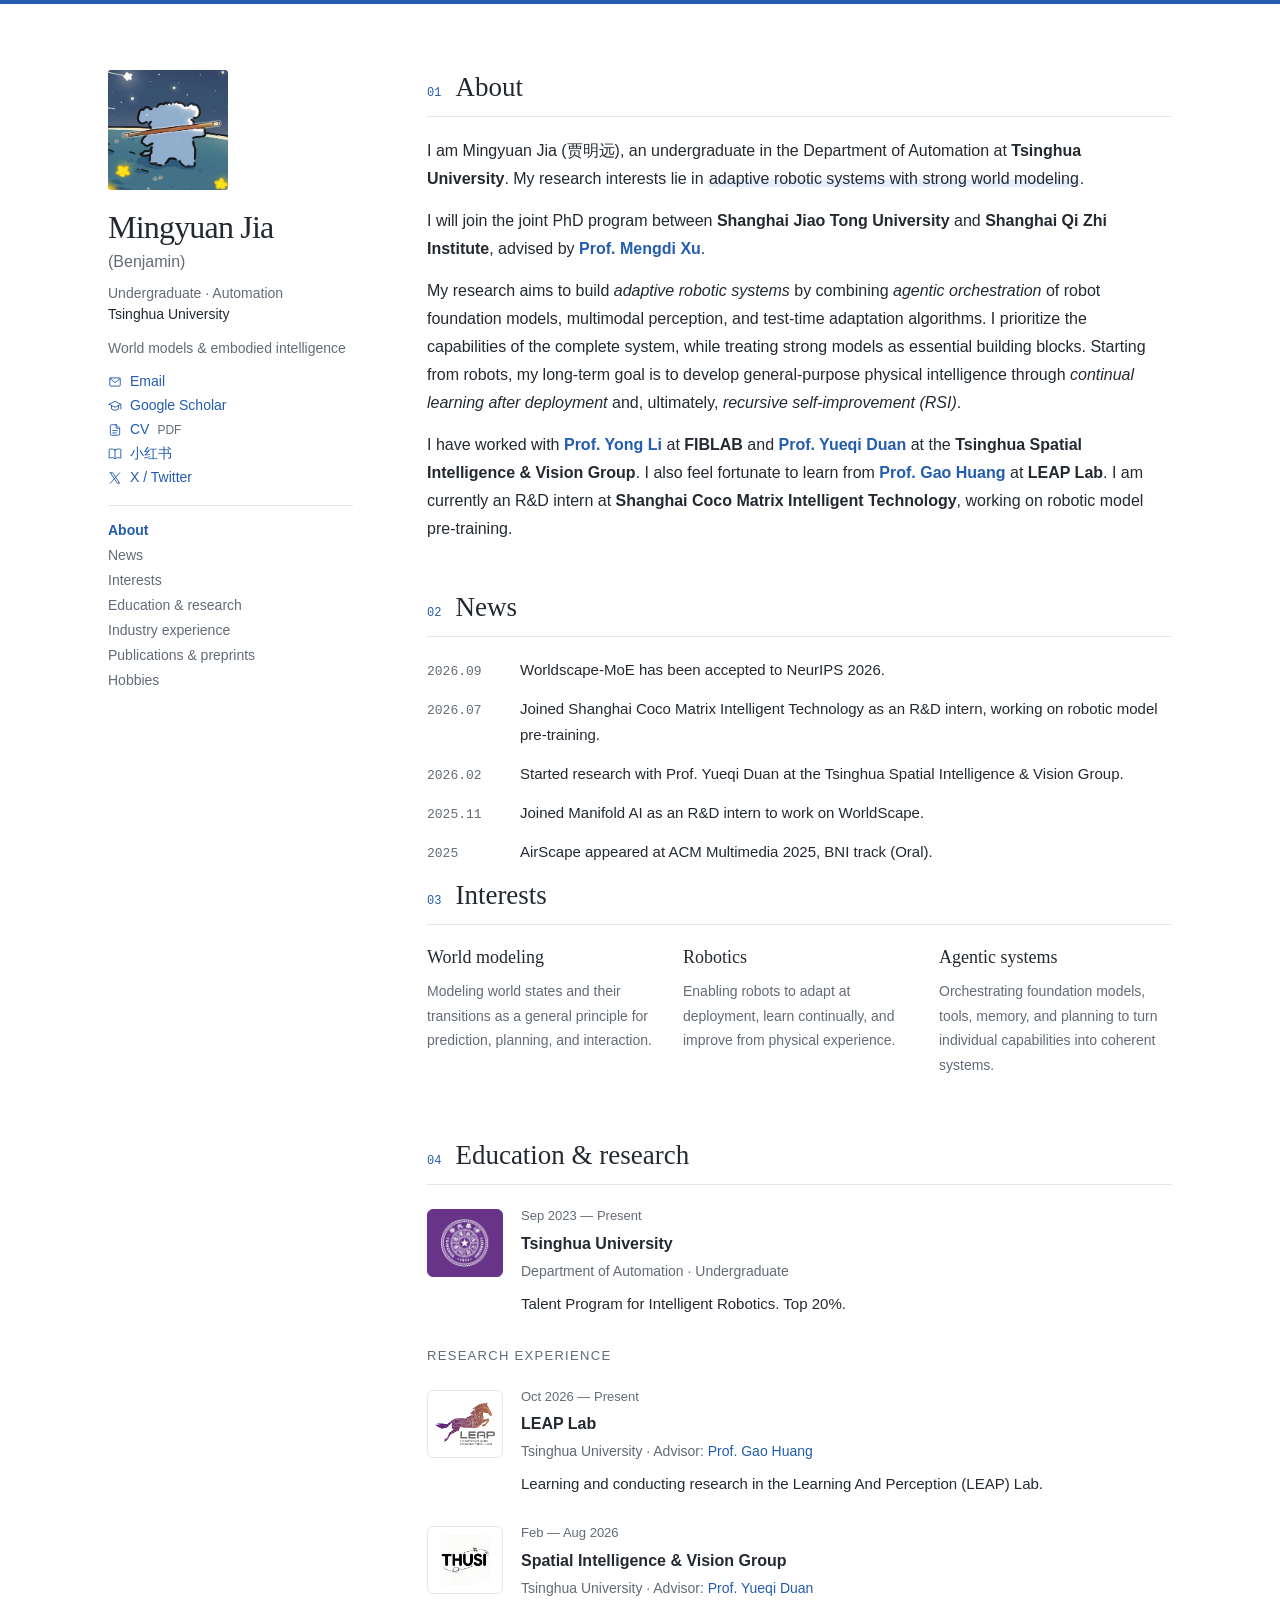
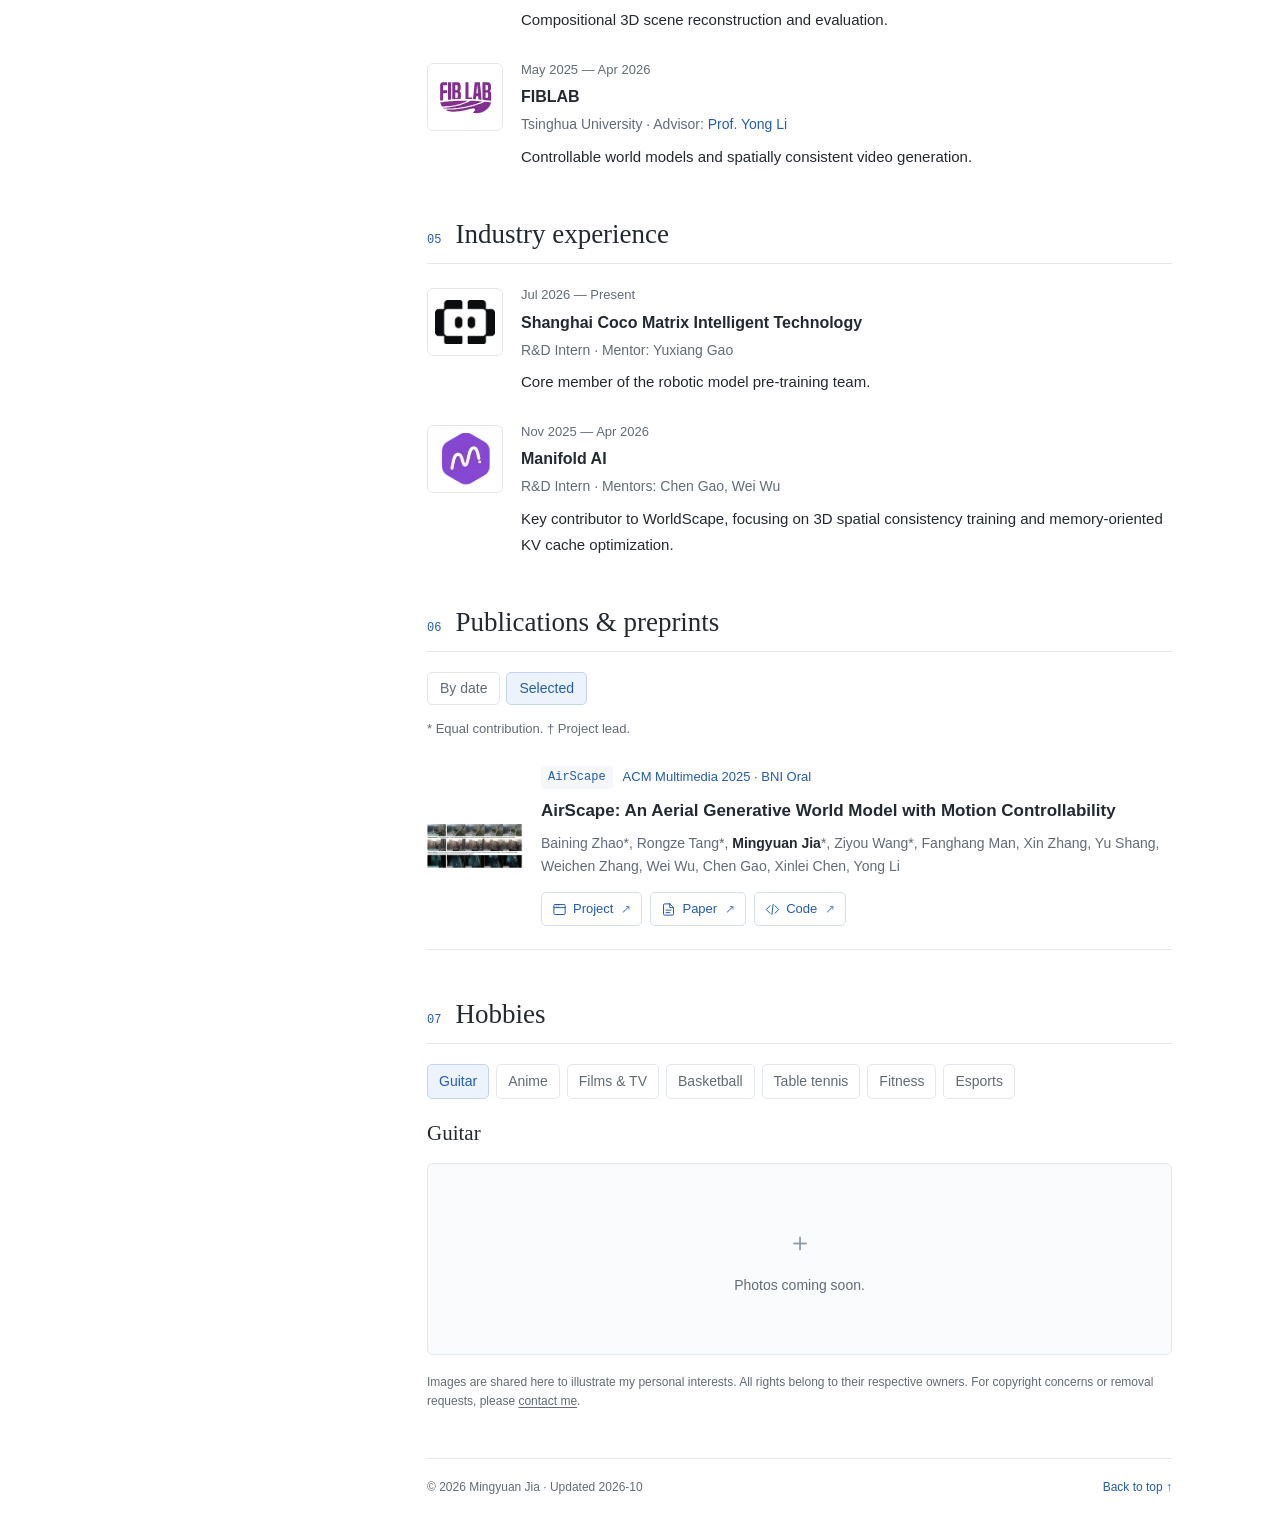
==== commit cf04609a: "Sync six public Scholar papers and remove unreleased WorldScape entry" ====
--- a/index.html
+++ b/index.html
@@ -24,6 +24,6 @@
 <div class="contact"><a href="mailto:jmy23@mails.tsinghua.edu.cn"><svg class="contact-icon" viewBox="0 0 24 24" fill="none" stroke="currentColor" stroke-width="1.6" stroke-linecap="round" stroke-linejoin="round" aria-hidden="true" focusable="false"><rect x="3" y="5" width="18" height="14" rx="2"/><path d="m3 6 9 7 9-7"/></svg>Email</a><a href="https://scholar.google.com/citations?user=em5g4N8AAAAJ" target="_blank" rel="noopener noreferrer" title="Google Scholar ↗"><svg class="contact-icon" viewBox="0 0 24 24" fill="none" stroke="currentColor" stroke-width="1.6" stroke-linecap="round" stroke-linejoin="round" aria-hidden="true" focusable="false"><path d="m2 9 10-5 10 5-10 5-10-5Zm4 2v6c4 3 8 3 12 0v-6M22 9v8"/></svg>Google Scholar</a><a href="./assets/files/MingyuanJia-CV.pdf" target="_blank" rel="noopener noreferrer" title="CV · PDF ↗"><svg class="contact-icon" viewBox="0 0 24 24" fill="none" stroke="currentColor" stroke-width="1.6" stroke-linecap="round" stroke-linejoin="round" aria-hidden="true" focusable="false"><path d="M14 3H6a2 2 0 0 0-2 2v14a2 2 0 0 0 2 2h12a2 2 0 0 0 2-2V9l-6-6Zm0 0v6h6M8 13h8M8 17h6"/></svg>CV <span class="file-type">PDF</span></a><a href="https://www.xiaohongshu.com/user/profile/6916f0350000000032015033" target="_blank" rel="noopener noreferrer"><svg class="contact-icon" viewBox="0 0 24 24" fill="none" stroke="currentColor" stroke-width="1.6" stroke-linecap="round" stroke-linejoin="round" aria-hidden="true" focusable="false"><path d="M12 5C9 3 5 3 2 4v15c3-1 7-1 10 1 3-2 7-2 10-1V4c-3-1-7-1-10 1Zm0 0v15"/></svg>小红书</a><a href="https://x.com/nROweyUXqf3100" target="_blank" rel="noopener noreferrer"><svg class="contact-icon" viewBox="0 0 24 24" fill="none" stroke="currentColor" stroke-width="1.6" stroke-linecap="round" stroke-linejoin="round" aria-hidden="true" focusable="false"><path d="M4 3h4l12 18h-4L4 3Zm16 0L4 21"/></svg>X / Twitter</a></div>
 <nav class="nav" aria-label="Sections"><a href="#about">About</a><a href="#news">News</a><a href="#interests">Interests</a><a href="#education">Education & research</a><a href="#industry">Industry experience</a><a href="#publications">Publications & preprints</a><a href="#hobbies">Hobbies</a></nav>
 </aside>
-<main id="content"><section class="section about" id="about" aria-labelledby="heading-about"><div class="section-head"><span class="num" aria-hidden="true">01</span><h2 id="heading-about">About</h2></div><p>I am Mingyuan Jia (贾明远), an undergraduate in the Department of Automation at <strong class="about-institution">Tsinghua University</strong>. My research interests lie in <mark class="about-interest">adaptive robotic systems with strong world modeling</mark>.</p><p>I will join the joint PhD program between <strong class="about-institution">Shanghai Jiao Tong University</strong> and <strong class="about-institution">Shanghai Qi Zhi Institute</strong>, advised by <a class="about-person" href="https://www.mengdixu.me/" target="_blank" rel="noopener noreferrer">Prof. Mengdi Xu</a>.</p><p>My research aims to build <em class="about-idea">adaptive robotic systems</em> by combining <em class="about-idea">agentic orchestration</em> of robot foundation models, multimodal perception, and test-time adaptation algorithms. I prioritize the capabilities of the complete system, while treating strong models as essential building blocks. Starting from robots, my long-term goal is to develop general-purpose physical intelligence through <em class="about-idea">continual learning after deployment</em> and, ultimately, <em class="about-idea">recursive self-improvement (RSI)</em>.</p><p>I have worked with <a class="about-person" href="https://fi.ee.tsinghua.edu.cn/~liyong/" target="_blank" rel="noopener noreferrer">Prof. Yong Li</a> at <strong class="about-institution">FIBLAB</strong> and <a class="about-person" href="https://duanyueqi.github.io/" target="_blank" rel="noopener noreferrer">Prof. Yueqi Duan</a> at the <strong class="about-institution">Tsinghua Spatial Intelligence &amp; Vision Group</strong>. I also feel fortunate to learn from <a class="about-person" href="https://gaohuang-net.github.io/" target="_blank" rel="noopener noreferrer">Prof. Gao Huang</a> at <strong class="about-institution">LEAP Lab</strong>. I am currently an R&amp;D intern at <strong class="about-institution">Shanghai Coco Matrix Intelligent Technology</strong>, working on robotic model pre-training.</p></section><section class="section news" id="news" aria-labelledby="heading-news"><div class="section-head"><span class="num" aria-hidden="true">02</span><h2 id="heading-news">News</h2></div><ul class="news"><li><time>2026.09</time><p>Worldscape-MoE has been accepted to NeurIPS 2026.</p></li><li><time>2026.07</time><p>Joined Shanghai Coco Matrix Intelligent Technology as an R&amp;D intern, working on robotic model pre-training.</p></li><li><time>2026.02</time><p>Started research with Prof. Yueqi Duan at the Tsinghua Spatial Intelligence &amp; Vision Group.</p></li><li><time>2025.11</time><p>Joined Manifold AI as an R&amp;D intern to work on WorldScape.</p></li><li><time>2025</time><p>AirScape appeared at ACM Multimedia 2025, BNI track (Oral).</p></li></ul></section><section class="section interests" id="interests" aria-labelledby="heading-interests"><div class="section-head"><span class="num" aria-hidden="true">03</span><h2 id="heading-interests">Interests</h2></div><div class="interest-grid"><article><h3>World modeling</h3><p>Modeling world states and their transitions as a general principle for prediction, planning, and interaction.</p></article><article><h3>Robotics</h3><p>Enabling robots to adapt at deployment, learn continually, and improve from physical experience.</p></article><article><h3>Agentic systems</h3><p>Orchestrating foundation models, tools, memory, and planning to turn individual capabilities into coherent systems.</p></article></div></section><section class="section education" id="education" aria-labelledby="heading-education"><div class="section-head"><span class="num" aria-hidden="true">04</span><h2 id="heading-education">Education & research</h2></div><article class="entry"><a class="organization-logo organization-logo--tsinghua" href="https://www.tsinghua.edu.cn/" target="_blank" rel="noopener noreferrer" aria-label="Tsinghua University"><img src="./assets/organizations/tsinghua.png" alt="Tsinghua University logo" width="64" height="64"></a><div class="entry-details"><div class="date">Sep 2023 — Present</div><h3>Tsinghua University</h3><p class="subtitle">Department of Automation · Undergraduate</p><p>Talent Program for Intelligent Robotics. Top 20%.</p></div></article><h3 class="subheading">Research experience</h3><article class="entry"><a class="organization-logo" href="https://www.leaplab.ai/" target="_blank" rel="noopener noreferrer" aria-label="LEAP Lab"><img src="./assets/organizations/leaplab.png" alt="LEAP Lab logo" width="64" height="64"></a><div class="entry-details"><div class="date">Oct 2026 — Present</div><h3>LEAP Lab</h3><p class="subtitle">Tsinghua University · Advisor: <a href="https://gaohuang-net.github.io/" target="_blank" rel="noopener noreferrer">Prof. Gao Huang</a></p><p>Learning and conducting research in the Learning And Perception (LEAP) Lab.</p></div></article><article class="entry"><a class="organization-logo" href="https://github.com/THU-SI" target="_blank" rel="noopener noreferrer" aria-label="Spatial Intelligence &amp; Vision Group"><img src="./assets/organizations/thu-si.png" alt="Spatial Intelligence &amp; Vision Group logo" width="64" height="64"></a><div class="entry-details"><div class="date">Feb — Aug 2026</div><h3>Spatial Intelligence &amp; Vision Group</h3><p class="subtitle">Tsinghua University · Advisor: <a href="https://duanyueqi.github.io/" target="_blank" rel="noopener noreferrer">Prof. Yueqi Duan</a></p><p>Compositional 3D scene reconstruction and evaluation.</p></div></article><article class="entry"><a class="organization-logo" href="https://fi.ee.tsinghua.edu.cn/" target="_blank" rel="noopener noreferrer" aria-label="FIBLAB"><img src="./assets/organizations/fiblab.svg" alt="FIBLAB logo" width="64" height="64"></a><div class="entry-details"><div class="date">May 2025 — Apr 2026</div><h3>FIBLAB</h3><p class="subtitle">Tsinghua University · Advisor: <a href="https://fi.ee.tsinghua.edu.cn/~liyong/" target="_blank" rel="noopener noreferrer">Prof. Yong Li</a></p><p>Controllable world models and spatially consistent video generation.</p></div></article></section><section class="section industry" id="industry" aria-labelledby="heading-industry"><div class="section-head"><span class="num" aria-hidden="true">05</span><h2 id="heading-industry">Industry experience</h2></div><article class="entry"><a class="organization-logo" href="https://www.ccmtrx.com/" target="_blank" rel="noopener noreferrer" aria-label="Shanghai Coco Matrix Intelligent Technology"><img src="./assets/organizations/coco-matrix.png" alt="Shanghai Coco Matrix Intelligent Technology logo" width="64" height="64"></a><div class="entry-details"><div class="date">Jul 2026 — Present</div><h3>Shanghai Coco Matrix Intelligent Technology</h3><p class="subtitle">R&amp;D Intern · Mentor: Yuxiang Gao</p><p>Core member of the robotic model pre-training team.</p></div></article><article class="entry"><a class="organization-logo" href="https://manifoldai.cn/" target="_blank" rel="noopener noreferrer" aria-label="Manifold AI"><img src="./assets/organizations/manifold.png" alt="Manifold AI logo" width="64" height="64"></a><div class="entry-details"><div class="date">Nov 2025 — Apr 2026</div><h3>Manifold AI</h3><p class="subtitle">R&amp;D Intern · Mentors: Chen Gao, Wei Wu</p><p>Key contributor to WorldScape, focusing on 3D spatial consistency training and memory-oriented KV cache optimization.</p></div></article></section><section class="section publications" id="publications" aria-labelledby="heading-publications"><div class="section-head"><span class="num" aria-hidden="true">06</span><h2 id="heading-publications">Publications & preprints</h2></div><div class="publication-controls" role="group" aria-label="Publication view" hidden><button type="button" data-publication-view="date" aria-pressed="false">By date</button><button type="button" data-publication-view="selected" aria-pressed="false">Selected</button></div><p class="legend">* Equal contribution. † Project lead.</p><div class="publication-list" data-default-view="selected"><article class="paper" data-selected="false" data-selected-order="100"><a class="paper-figure" href="./assets/papers/worldscape.webp" target="_blank" rel="noopener" aria-label="WorldScape · View figure"><img src="./assets/papers/worldscape.webp" alt="WorldScape overview figure" width="1000" height="338" loading="lazy"></a><div class="paper-details"><div class="paper-top"><span class="paper-key">WorldScape</span><span class="venue">2026 · Research manuscript</span></div><h3>Efficient Real-Time Interactive World Modeling with Versatile Control</h3><p class="authors">Yu Meng*, Chen Gao†, Baining Zhao*, <strong>Mingyuan Jia</strong>*, Rongze Tang, Ziyou Wang, Jianjie Fang, Wan Qin, Yingshan Lei, Jiaao Tang, Jiaao Li, Xin Zhang, Yu Shang, Wei Wu, Xinlei Chen, Xiao-Ping Zhang, Yong Li</p></div></article><article class="paper" data-selected="false" data-selected-order="100"><a class="paper-figure" href="./assets/papers/worldscape-moe.webp" target="_blank" rel="noopener" aria-label="Worldscape-MoE · View figure"><img src="./assets/papers/worldscape-moe.webp" alt="Worldscape-MoE overview figure" width="1000" height="609" loading="lazy"></a><div class="paper-details"><div class="paper-top"><span class="paper-key">Worldscape-MoE</span><span class="venue">NeurIPS 2026</span></div><h3><a class="paper-title-link" href="https://worldscape-moe.com/" target="_blank" rel="noopener noreferrer" aria-label="Worldscape-MoE: A Unified Mixture-of-Experts World Model for Scalable Heterogeneous Action Control (opens in a new tab)">Worldscape-MoE: A Unified Mixture-of-Experts World Model for Scalable Heterogeneous Action Control</a></h3><p class="authors">Jianjie Fang†*, Yongyan Xu*, Ziyou Wang*, Yuchao Huang, Zhaolu Wang, Rongze Tang, <strong>Mingyuan Jia</strong>, Baining Zhao, Weichen Zhang, Xin Zhang, Haisheng Su, Yu Shang, Chen Gao, Wei Wu, Xinlei Chen, Yong Li</p><div class="paper-links"><a class="resource-link" href="https://worldscape-moe.com/" target="_blank" rel="noopener noreferrer" aria-label="Worldscape-MoE · Project (opens in a new tab)"><svg class="contact-icon" viewBox="0 0 24 24" fill="none" stroke="currentColor" stroke-width="1.6" stroke-linecap="round" stroke-linejoin="round" aria-hidden="true" focusable="false"><rect x="3" y="4" width="18" height="16" rx="2"/><path d="M3 9h18M7 6.5h.01M10 6.5h.01"/></svg><span>Project</span><span class="external-mark" aria-hidden="true">↗</span></a><a class="resource-link" href="https://arxiv.org/abs/2607.03964" target="_blank" rel="noopener noreferrer" aria-label="Worldscape-MoE · Paper (opens in a new tab)"><svg class="contact-icon" viewBox="0 0 24 24" fill="none" stroke="currentColor" stroke-width="1.6" stroke-linecap="round" stroke-linejoin="round" aria-hidden="true" focusable="false"><path d="M14 3H6a2 2 0 0 0-2 2v14a2 2 0 0 0 2 2h12a2 2 0 0 0 2-2V9l-6-6Zm0 0v6h6M8 13h8M8 17h6"/></svg><span>Paper</span><span class="external-mark" aria-hidden="true">↗</span></a><a class="resource-link" href="https://github.com/EmbodiedCity/Worldscape-MoE.code" target="_blank" rel="noopener noreferrer" aria-label="Worldscape-MoE · Code (opens in a new tab)"><svg class="contact-icon" viewBox="0 0 24 24" fill="none" stroke="currentColor" stroke-width="1.6" stroke-linecap="round" stroke-linejoin="round" aria-hidden="true" focusable="false"><path d="m8 6-6 6 6 6m8-12 6 6-6 6m-3-14-2 16"/></svg><span>Code</span><span class="external-mark" aria-hidden="true">↗</span></a></div></div></article><article class="paper" data-selected="false" data-selected-order="100"><a class="paper-figure" href="./assets/papers/replicateanyscene.webp" target="_blank" rel="noopener" aria-label="ReplicateAnyScene · View figure"><img src="./assets/papers/replicateanyscene.webp" alt="ReplicateAnyScene overview figure" width="938" height="535" loading="lazy"></a><div class="paper-details"><div class="paper-top"><span class="paper-key">ReplicateAnyScene</span><span class="venue">2026 · Research manuscript</span></div><h3>ReplicateAnyScene: Zero-Shot Video-to-3D Composition via Textual-Visual-Spatial Alignment</h3><p class="authors">Mingyu Dong*, Chong Xia*, <strong>Mingyuan Jia</strong>*, Weichen Lyu, Long Xu, Zheng Zhu, Yueqi Duan</p></div></article><article class="paper" data-selected="true" data-selected-order="1"><a class="paper-figure" href="./assets/papers/airscape.webp" target="_blank" rel="noopener" aria-label="AirScape · View figure"><img src="./assets/papers/airscape.webp" alt="AirScape overview figure" width="1000" height="452" loading="lazy"></a><div class="paper-details"><div class="paper-top"><span class="paper-key">AirScape</span><span class="venue">ACM Multimedia 2025 · BNI Oral</span></div><h3><a class="paper-title-link" href="https://embodiedcity.github.io/AirScape/" target="_blank" rel="noopener noreferrer" aria-label="AirScape: An Aerial Generative World Model with Motion Controllability (opens in a new tab)">AirScape: An Aerial Generative World Model with Motion Controllability</a></h3><p class="authors">Baining Zhao*, Rongze Tang*, <strong>Mingyuan Jia</strong>*, Ziyou Wang*, Fanhang Man, Xin Zhang, Yu Shang, Weichen Zhang, Wei Wu, Chen Gao, Xinlei Chen, Yong Li</p><div class="paper-links"><a class="resource-link" href="https://embodiedcity.github.io/AirScape/" target="_blank" rel="noopener noreferrer" aria-label="AirScape · Project (opens in a new tab)"><svg class="contact-icon" viewBox="0 0 24 24" fill="none" stroke="currentColor" stroke-width="1.6" stroke-linecap="round" stroke-linejoin="round" aria-hidden="true" focusable="false"><rect x="3" y="4" width="18" height="16" rx="2"/><path d="M3 9h18M7 6.5h.01M10 6.5h.01"/></svg><span>Project</span><span class="external-mark" aria-hidden="true">↗</span></a><a class="resource-link" href="https://arxiv.org/abs/2507.08885" target="_blank" rel="noopener noreferrer" aria-label="AirScape · Paper (opens in a new tab)"><svg class="contact-icon" viewBox="0 0 24 24" fill="none" stroke="currentColor" stroke-width="1.6" stroke-linecap="round" stroke-linejoin="round" aria-hidden="true" focusable="false"><path d="M14 3H6a2 2 0 0 0-2 2v14a2 2 0 0 0 2 2h12a2 2 0 0 0 2-2V9l-6-6Zm0 0v6h6M8 13h8M8 17h6"/></svg><span>Paper</span><span class="external-mark" aria-hidden="true">↗</span></a><a class="resource-link" href="https://github.com/EmbodiedCity/AirScape.code" target="_blank" rel="noopener noreferrer" aria-label="AirScape · Code (opens in a new tab)"><svg class="contact-icon" viewBox="0 0 24 24" fill="none" stroke="currentColor" stroke-width="1.6" stroke-linecap="round" stroke-linejoin="round" aria-hidden="true" focusable="false"><path d="m8 6-6 6 6 6m8-12 6 6-6 6m-3-14-2 16"/></svg><span>Code</span><span class="external-mark" aria-hidden="true">↗</span></a></div></div></article></div><p class="publication-empty" hidden>No selected publications yet.</p></section><section class="section hobbies" id="hobbies" aria-labelledby="heading-hobbies"><div class="section-head"><span class="num" aria-hidden="true">07</span><h2 id="heading-hobbies">Hobbies</h2></div><div class="hobby-tabs" role="tablist" aria-label="Hobbies"><button type="button" role="tab" id="hobby-tab-guitar" aria-controls="hobby-panel-guitar" aria-selected="true" tabindex="0">Guitar</button><button type="button" role="tab" id="hobby-tab-anime" aria-controls="hobby-panel-anime" aria-selected="false" tabindex="-1">Anime</button><button type="button" role="tab" id="hobby-tab-film-tv" aria-controls="hobby-panel-film-tv" aria-selected="false" tabindex="-1">Films &amp; TV</button><button type="button" role="tab" id="hobby-tab-basketball" aria-controls="hobby-panel-basketball" aria-selected="false" tabindex="-1">Basketball</button><button type="button" role="tab" id="hobby-tab-table-tennis" aria-controls="hobby-panel-table-tennis" aria-selected="false" tabindex="-1">Table tennis</button><button type="button" role="tab" id="hobby-tab-fitness" aria-controls="hobby-panel-fitness" aria-selected="false" tabindex="-1">Fitness</button><button type="button" role="tab" id="hobby-tab-esports" aria-controls="hobby-panel-esports" aria-selected="false" tabindex="-1">Esports</button></div><div class="hobby-panel" role="tabpanel" id="hobby-panel-guitar" aria-labelledby="hobby-tab-guitar" tabindex="0"><h3>Guitar</h3><div class="hobby-stage"><div class="hobby-empty"><span aria-hidden="true">＋</span><p>Photos coming soon.</p></div><div class="hobby-pagination"><button type="button" data-step="-1" aria-label="Previous photo" disabled>‹</button><span class="hobby-count" role="status" aria-live="polite">0 / 0</span><button type="button" data-step="1" aria-label="Next photo" disabled>›</button></div></div></div><div class="hobby-panel" role="tabpanel" id="hobby-panel-anime" aria-labelledby="hobby-tab-anime" tabindex="0" hidden><h3>Anime</h3><div class="hobby-stage"><figure class="hobby-slide"><img src="./assets/hobbies/bocchi-the-rock.png" alt="Bocchi the Rock! band members" loading="lazy"></figure><figure class="hobby-slide" hidden><img src="./assets/hobbies/sword-art-online.png" alt="Sword Art Online artwork" loading="lazy"></figure><div class="hobby-pagination"><button type="button" data-step="-1" aria-label="Previous photo" disabled>‹</button><span class="hobby-count" role="status" aria-live="polite">1 / 2</span><button type="button" data-step="1" aria-label="Next photo" disabled>›</button></div></div></div><div class="hobby-panel" role="tabpanel" id="hobby-panel-film-tv" aria-labelledby="hobby-tab-film-tv" tabindex="0" hidden><h3>Films &amp; TV</h3><div class="hobby-stage"><figure class="hobby-slide"><img src="./assets/hobbies/person-of-interest.png" alt="Person of Interest cast poster" loading="lazy"></figure><figure class="hobby-slide" hidden><img src="./assets/hobbies/interstellar.png" alt="Interstellar astronaut on an icy planet" loading="lazy"></figure><div class="hobby-pagination"><button type="button" data-step="-1" aria-label="Previous photo" disabled>‹</button><span class="hobby-count" role="status" aria-live="polite">1 / 2</span><button type="button" data-step="1" aria-label="Next photo" disabled>›</button></div></div></div><div class="hobby-panel" role="tabpanel" id="hobby-panel-basketball" aria-labelledby="hobby-tab-basketball" tabindex="0" hidden><h3>Basketball</h3><div class="hobby-stage"><div class="hobby-empty"><span aria-hidden="true">＋</span><p>Photos coming soon.</p></div><div class="hobby-pagination"><button type="button" data-step="-1" aria-label="Previous photo" disabled>‹</button><span class="hobby-count" role="status" aria-live="polite">0 / 0</span><button type="button" data-step="1" aria-label="Next photo" disabled>›</button></div></div></div><div class="hobby-panel" role="tabpanel" id="hobby-panel-table-tennis" aria-labelledby="hobby-tab-table-tennis" tabindex="0" hidden><h3>Table tennis</h3><div class="hobby-stage"><div class="hobby-empty"><span aria-hidden="true">＋</span><p>Photos coming soon.</p></div><div class="hobby-pagination"><button type="button" data-step="-1" aria-label="Previous photo" disabled>‹</button><span class="hobby-count" role="status" aria-live="polite">0 / 0</span><button type="button" data-step="1" aria-label="Next photo" disabled>›</button></div></div></div><div class="hobby-panel" role="tabpanel" id="hobby-panel-fitness" aria-labelledby="hobby-tab-fitness" tabindex="0" hidden><h3>Fitness</h3><div class="hobby-stage"><div class="hobby-empty"><span aria-hidden="true">＋</span><p>Photos coming soon.</p></div><div class="hobby-pagination"><button type="button" data-step="-1" aria-label="Previous photo" disabled>‹</button><span class="hobby-count" role="status" aria-live="polite">0 / 0</span><button type="button" data-step="1" aria-label="Next photo" disabled>›</button></div></div></div><div class="hobby-panel" role="tabpanel" id="hobby-panel-esports" aria-labelledby="hobby-tab-esports" tabindex="0" hidden><h3>Esports</h3><div class="hobby-stage"><figure class="hobby-slide"><img src="./assets/hobbies/valorant.png" alt="VALORANT Viper artwork" loading="lazy"></figure><figure class="hobby-slide" hidden><img src="./assets/hobbies/league-of-legends.png" alt="League of Legends character artwork" loading="lazy"></figure><figure class="hobby-slide" hidden><img src="./assets/hobbies/wuthering-waves.png" alt="Wuthering Waves artwork" loading="lazy"></figure><div class="hobby-pagination"><button type="button" data-step="-1" aria-label="Previous photo" disabled>‹</button><span class="hobby-count" role="status" aria-live="polite">1 / 3</span><button type="button" data-step="1" aria-label="Next photo" disabled>›</button></div></div></div><p class="hobby-notice">Images are shared here to illustrate my personal interests. All rights belong to their respective owners. For copyright concerns or removal requests, please <a href="mailto:jmy23@mails.tsinghua.edu.cn">contact me</a>.</p></section>
+<main id="content"><section class="section about" id="about" aria-labelledby="heading-about"><div class="section-head"><span class="num" aria-hidden="true">01</span><h2 id="heading-about">About</h2></div><p>I am Mingyuan Jia (贾明远), an undergraduate in the Department of Automation at <strong class="about-institution">Tsinghua University</strong>. My research interests lie in <mark class="about-interest">adaptive robotic systems with strong world modeling</mark>.</p><p>I will join the joint PhD program between <strong class="about-institution">Shanghai Jiao Tong University</strong> and <strong class="about-institution">Shanghai Qi Zhi Institute</strong>, advised by <a class="about-person" href="https://www.mengdixu.me/" target="_blank" rel="noopener noreferrer">Prof. Mengdi Xu</a>.</p><p>My research aims to build <em class="about-idea">adaptive robotic systems</em> by combining <em class="about-idea">agentic orchestration</em> of robot foundation models, multimodal perception, and test-time adaptation algorithms. I prioritize the capabilities of the complete system, while treating strong models as essential building blocks. Starting from robots, my long-term goal is to develop general-purpose physical intelligence through <em class="about-idea">continual learning after deployment</em> and, ultimately, <em class="about-idea">recursive self-improvement (RSI)</em>.</p><p>I have worked with <a class="about-person" href="https://fi.ee.tsinghua.edu.cn/~liyong/" target="_blank" rel="noopener noreferrer">Prof. Yong Li</a> at <strong class="about-institution">FIBLAB</strong> and <a class="about-person" href="https://duanyueqi.github.io/" target="_blank" rel="noopener noreferrer">Prof. Yueqi Duan</a> at the <strong class="about-institution">Tsinghua Spatial Intelligence &amp; Vision Group</strong>. I also feel fortunate to learn from <a class="about-person" href="https://gaohuang-net.github.io/" target="_blank" rel="noopener noreferrer">Prof. Gao Huang</a> at <strong class="about-institution">LEAP Lab</strong>. I am currently an R&amp;D intern at <strong class="about-institution">Shanghai Coco Matrix Intelligent Technology</strong>, working on robotic model pre-training.</p></section><section class="section news" id="news" aria-labelledby="heading-news"><div class="section-head"><span class="num" aria-hidden="true">02</span><h2 id="heading-news">News</h2></div><ul class="news"><li><time>2026.09</time><p>Worldscape-MoE has been accepted to NeurIPS 2026.</p></li><li><time>2026.07</time><p>Joined Shanghai Coco Matrix Intelligent Technology as an R&amp;D intern, working on robotic model pre-training.</p></li><li><time>2026.02</time><p>Started research with Prof. Yueqi Duan at the Tsinghua Spatial Intelligence &amp; Vision Group.</p></li><li><time>2025.11</time><p>Joined Manifold AI as an R&amp;D intern to work on WorldScape.</p></li><li><time>2025</time><p>AirScape appeared at ACM Multimedia 2025, BNI track (Oral).</p></li></ul></section><section class="section interests" id="interests" aria-labelledby="heading-interests"><div class="section-head"><span class="num" aria-hidden="true">03</span><h2 id="heading-interests">Interests</h2></div><div class="interest-grid"><article><h3>World modeling</h3><p>Modeling world states and their transitions as a general principle for prediction, planning, and interaction.</p></article><article><h3>Robotics</h3><p>Enabling robots to adapt at deployment, learn continually, and improve from physical experience.</p></article><article><h3>Agentic systems</h3><p>Orchestrating foundation models, tools, memory, and planning to turn individual capabilities into coherent systems.</p></article></div></section><section class="section education" id="education" aria-labelledby="heading-education"><div class="section-head"><span class="num" aria-hidden="true">04</span><h2 id="heading-education">Education & research</h2></div><article class="entry"><a class="organization-logo organization-logo--tsinghua" href="https://www.tsinghua.edu.cn/" target="_blank" rel="noopener noreferrer" aria-label="Tsinghua University"><img src="./assets/organizations/tsinghua.png" alt="Tsinghua University logo" width="64" height="64"></a><div class="entry-details"><div class="date">Sep 2023 — Present</div><h3>Tsinghua University</h3><p class="subtitle">Department of Automation · Undergraduate</p><p>Talent Program for Intelligent Robotics. Top 20%.</p></div></article><h3 class="subheading">Research experience</h3><article class="entry"><a class="organization-logo" href="https://www.leaplab.ai/" target="_blank" rel="noopener noreferrer" aria-label="LEAP Lab"><img src="./assets/organizations/leaplab.png" alt="LEAP Lab logo" width="64" height="64"></a><div class="entry-details"><div class="date">Oct 2026 — Present</div><h3>LEAP Lab</h3><p class="subtitle">Tsinghua University · Advisor: <a href="https://gaohuang-net.github.io/" target="_blank" rel="noopener noreferrer">Prof. Gao Huang</a></p><p>Learning and conducting research in the Learning And Perception (LEAP) Lab.</p></div></article><article class="entry"><a class="organization-logo" href="https://github.com/THU-SI" target="_blank" rel="noopener noreferrer" aria-label="Spatial Intelligence &amp; Vision Group"><img src="./assets/organizations/thu-si.png" alt="Spatial Intelligence &amp; Vision Group logo" width="64" height="64"></a><div class="entry-details"><div class="date">Feb — Aug 2026</div><h3>Spatial Intelligence &amp; Vision Group</h3><p class="subtitle">Tsinghua University · Advisor: <a href="https://duanyueqi.github.io/" target="_blank" rel="noopener noreferrer">Prof. Yueqi Duan</a></p><p>Compositional 3D scene reconstruction and evaluation.</p></div></article><article class="entry"><a class="organization-logo" href="https://fi.ee.tsinghua.edu.cn/" target="_blank" rel="noopener noreferrer" aria-label="FIBLAB"><img src="./assets/organizations/fiblab.svg" alt="FIBLAB logo" width="64" height="64"></a><div class="entry-details"><div class="date">May 2025 — Apr 2026</div><h3>FIBLAB</h3><p class="subtitle">Tsinghua University · Advisor: <a href="https://fi.ee.tsinghua.edu.cn/~liyong/" target="_blank" rel="noopener noreferrer">Prof. Yong Li</a></p><p>Controllable world models and spatially consistent video generation.</p></div></article></section><section class="section industry" id="industry" aria-labelledby="heading-industry"><div class="section-head"><span class="num" aria-hidden="true">05</span><h2 id="heading-industry">Industry experience</h2></div><article class="entry"><a class="organization-logo" href="https://www.ccmtrx.com/" target="_blank" rel="noopener noreferrer" aria-label="Shanghai Coco Matrix Intelligent Technology"><img src="./assets/organizations/coco-matrix.png" alt="Shanghai Coco Matrix Intelligent Technology logo" width="64" height="64"></a><div class="entry-details"><div class="date">Jul 2026 — Present</div><h3>Shanghai Coco Matrix Intelligent Technology</h3><p class="subtitle">R&amp;D Intern · Mentor: Yuxiang Gao</p><p>Core member of the robotic model pre-training team.</p></div></article><article class="entry"><a class="organization-logo" href="https://manifoldai.cn/" target="_blank" rel="noopener noreferrer" aria-label="Manifold AI"><img src="./assets/organizations/manifold.png" alt="Manifold AI logo" width="64" height="64"></a><div class="entry-details"><div class="date">Nov 2025 — Apr 2026</div><h3>Manifold AI</h3><p class="subtitle">R&amp;D Intern · Mentors: Chen Gao, Wei Wu</p><p>Key contributor to WorldScape, focusing on 3D spatial consistency training and memory-oriented KV cache optimization.</p></div></article></section><section class="section publications" id="publications" aria-labelledby="heading-publications"><div class="section-head"><span class="num" aria-hidden="true">06</span><h2 id="heading-publications">Publications & preprints</h2></div><div class="publication-controls" role="group" aria-label="Publication view" hidden><button type="button" data-publication-view="date" aria-pressed="false">By date</button><button type="button" data-publication-view="selected" aria-pressed="false">Selected</button></div><p class="legend">* Equal contribution. † Project lead.</p><div class="publication-list" data-default-view="selected"><article class="paper" data-selected="false" data-selected-order="100"><a class="paper-figure" href="./assets/papers/bridgewam.webp" target="_blank" rel="noopener" aria-label="BridgeWAM · View figure"><img src="./assets/papers/bridgewam.webp" alt="BridgeWAM overview figure" width="1000" height="555" loading="lazy"></a><div class="paper-details"><div class="paper-top"><span class="paper-key">BridgeWAM</span><span class="venue">arXiv preprint · 2026</span></div><h3><a class="paper-title-link" href="https://bridgewam.github.io/Bridge-Wam-show/" target="_blank" rel="noopener noreferrer" aria-label="BridgeWAM: Bridging Video and Action Experts via Latent Bridge Queries (opens in a new tab)">BridgeWAM: Bridging Video and Action Experts via Latent Bridge Queries</a></h3><p class="authors">Jiaxin Fang, Ruitong Liu, Zeyu Lai, Xingyu Wang, <strong>Mingyuan Jia</strong>, Pingyue Sheng, Weikang Wan, Mengdi Xu, Yuxiang Gao</p><div class="paper-links"><a class="resource-link" href="https://bridgewam.github.io/Bridge-Wam-show/" target="_blank" rel="noopener noreferrer" aria-label="BridgeWAM · Project (opens in a new tab)"><svg class="contact-icon" viewBox="0 0 24 24" fill="none" stroke="currentColor" stroke-width="1.6" stroke-linecap="round" stroke-linejoin="round" aria-hidden="true" focusable="false"><rect x="3" y="4" width="18" height="16" rx="2"/><path d="M3 9h18M7 6.5h.01M10 6.5h.01"/></svg><span>Project</span><span class="external-mark" aria-hidden="true">↗</span></a><a class="resource-link" href="https://arxiv.org/abs/2610.14746" target="_blank" rel="noopener noreferrer" aria-label="BridgeWAM · Paper (opens in a new tab)"><svg class="contact-icon" viewBox="0 0 24 24" fill="none" stroke="currentColor" stroke-width="1.6" stroke-linecap="round" stroke-linejoin="round" aria-hidden="true" focusable="false"><path d="M14 3H6a2 2 0 0 0-2 2v14a2 2 0 0 0 2 2h12a2 2 0 0 0 2-2V9l-6-6Zm0 0v6h6M8 13h8M8 17h6"/></svg><span>Paper</span><span class="external-mark" aria-hidden="true">↗</span></a><a class="resource-link" href="https://github.com/jxfang04/BridgeWAM-code" target="_blank" rel="noopener noreferrer" aria-label="BridgeWAM · Code (opens in a new tab)"><svg class="contact-icon" viewBox="0 0 24 24" fill="none" stroke="currentColor" stroke-width="1.6" stroke-linecap="round" stroke-linejoin="round" aria-hidden="true" focusable="false"><path d="m8 6-6 6 6 6m8-12 6 6-6 6m-3-14-2 16"/></svg><span>Code</span><span class="external-mark" aria-hidden="true">↗</span></a></div></div></article><article class="paper" data-selected="false" data-selected-order="100"><a class="paper-figure" href="./assets/papers/vigar.webp" target="_blank" rel="noopener" aria-label="ViGAR · View figure"><img src="./assets/papers/vigar.webp" alt="ViGAR overview figure" width="1000" height="485" loading="lazy"></a><div class="paper-details"><div class="paper-top"><span class="paper-key">ViGAR</span><span class="venue">arXiv preprint · 2026</span></div><h3><a class="paper-title-link" href="https://dagroup-pku.github.io/ViGAR/" target="_blank" rel="noopener noreferrer" aria-label="Rethinking World-Action Model for Compositional and In-Context Robotic Manipulation (opens in a new tab)">Rethinking World-Action Model for Compositional and In-Context Robotic Manipulation</a></h3><p class="authors">Shukai Gong*, Xuanran Zhai*, Yintianrun Zhang*, Ruopeng Cui, Ye Huang, Yiyang Fu, Dexuan Lyu, Chaojie Li, Xinyi Song, Peiwen Lin, Chuang Wang, <strong>Mingyuan Jia</strong>, Yufan Deng, Jiaxin Fang, Bo Liang, Jiaxin Li, Yuxiang Gao, Hao Liu, Daquan Zhou</p><div class="paper-links"><a class="resource-link" href="https://dagroup-pku.github.io/ViGAR/" target="_blank" rel="noopener noreferrer" aria-label="ViGAR · Project (opens in a new tab)"><svg class="contact-icon" viewBox="0 0 24 24" fill="none" stroke="currentColor" stroke-width="1.6" stroke-linecap="round" stroke-linejoin="round" aria-hidden="true" focusable="false"><rect x="3" y="4" width="18" height="16" rx="2"/><path d="M3 9h18M7 6.5h.01M10 6.5h.01"/></svg><span>Project</span><span class="external-mark" aria-hidden="true">↗</span></a><a class="resource-link" href="https://arxiv.org/abs/2610.02368" target="_blank" rel="noopener noreferrer" aria-label="ViGAR · Paper (opens in a new tab)"><svg class="contact-icon" viewBox="0 0 24 24" fill="none" stroke="currentColor" stroke-width="1.6" stroke-linecap="round" stroke-linejoin="round" aria-hidden="true" focusable="false"><path d="M14 3H6a2 2 0 0 0-2 2v14a2 2 0 0 0 2 2h12a2 2 0 0 0 2-2V9l-6-6Zm0 0v6h6M8 13h8M8 17h6"/></svg><span>Paper</span><span class="external-mark" aria-hidden="true">↗</span></a><a class="resource-link" href="https://github.com/DAGroup-PKU/ViGAR" target="_blank" rel="noopener noreferrer" aria-label="ViGAR · Code (opens in a new tab)"><svg class="contact-icon" viewBox="0 0 24 24" fill="none" stroke="currentColor" stroke-width="1.6" stroke-linecap="round" stroke-linejoin="round" aria-hidden="true" focusable="false"><path d="m8 6-6 6 6 6m8-12 6 6-6 6m-3-14-2 16"/></svg><span>Code</span><span class="external-mark" aria-hidden="true">↗</span></a></div></div></article><article class="paper" data-selected="false" data-selected-order="100"><a class="paper-figure" href="./assets/papers/psg-jepa.webp" target="_blank" rel="noopener" aria-label="PSG-JEPA · View figure"><img src="./assets/papers/psg-jepa.webp" alt="PSG-JEPA overview figure" width="599" height="766" loading="lazy"></a><div class="paper-details"><div class="paper-top"><span class="paper-key">PSG-JEPA</span><span class="venue">arXiv preprint · 2026</span></div><h3><a class="paper-title-link" href="https://haodong-yan.github.io/psg-jepa-project-page/" target="_blank" rel="noopener noreferrer" aria-label="Is Forward Prediction Enough? Physical State Grounding for JEPA World Models (opens in a new tab)">Is Forward Prediction Enough? Physical State Grounding for JEPA World Models</a></h3><p class="authors">Haodong Yan, Jiaguan Zhu, <strong>Mingyuan Jia</strong>, Ruiqing Yin, Junjie He, Zhide Zhong, Junfeng Li, Jinxuan Lu, Hengtao Li, Tianran Zhang, Jiayi Chen, Wenxuan Song, Wen Chen, Yuxiang Gao, Haoang Li</p><div class="paper-links"><a class="resource-link" href="https://haodong-yan.github.io/psg-jepa-project-page/" target="_blank" rel="noopener noreferrer" aria-label="PSG-JEPA · Project (opens in a new tab)"><svg class="contact-icon" viewBox="0 0 24 24" fill="none" stroke="currentColor" stroke-width="1.6" stroke-linecap="round" stroke-linejoin="round" aria-hidden="true" focusable="false"><rect x="3" y="4" width="18" height="16" rx="2"/><path d="M3 9h18M7 6.5h.01M10 6.5h.01"/></svg><span>Project</span><span class="external-mark" aria-hidden="true">↗</span></a><a class="resource-link" href="https://arxiv.org/abs/2608.06799" target="_blank" rel="noopener noreferrer" aria-label="PSG-JEPA · Paper (opens in a new tab)"><svg class="contact-icon" viewBox="0 0 24 24" fill="none" stroke="currentColor" stroke-width="1.6" stroke-linecap="round" stroke-linejoin="round" aria-hidden="true" focusable="false"><path d="M14 3H6a2 2 0 0 0-2 2v14a2 2 0 0 0 2 2h12a2 2 0 0 0 2-2V9l-6-6Zm0 0v6h6M8 13h8M8 17h6"/></svg><span>Paper</span><span class="external-mark" aria-hidden="true">↗</span></a><a class="resource-link" href="https://github.com/Haodong-Yan/PSG-JEPA" target="_blank" rel="noopener noreferrer" aria-label="PSG-JEPA · Code (opens in a new tab)"><svg class="contact-icon" viewBox="0 0 24 24" fill="none" stroke="currentColor" stroke-width="1.6" stroke-linecap="round" stroke-linejoin="round" aria-hidden="true" focusable="false"><path d="m8 6-6 6 6 6m8-12 6 6-6 6m-3-14-2 16"/></svg><span>Code</span><span class="external-mark" aria-hidden="true">↗</span></a></div></div></article><article class="paper" data-selected="false" data-selected-order="100"><a class="paper-figure" href="./assets/papers/worldscape-moe.webp" target="_blank" rel="noopener" aria-label="Worldscape-MoE · View figure"><img src="./assets/papers/worldscape-moe.webp" alt="Worldscape-MoE overview figure" width="1000" height="609" loading="lazy"></a><div class="paper-details"><div class="paper-top"><span class="paper-key">Worldscape-MoE</span><span class="venue">NeurIPS 2026</span></div><h3><a class="paper-title-link" href="https://worldscape-moe.com/" target="_blank" rel="noopener noreferrer" aria-label="Worldscape-MoE: A Unified Mixture-of-Experts World Model for Scalable Heterogeneous Action Control (opens in a new tab)">Worldscape-MoE: A Unified Mixture-of-Experts World Model for Scalable Heterogeneous Action Control</a></h3><p class="authors">Jianjie Fang†*, Yongyan Xu*, Ziyou Wang*, Chen Gao, Yuchao Huang, Zhaolu Wang, Rongze Tang, <strong>Mingyuan Jia</strong>, Baining Zhao, Weichen Zhang, Xin Zhang, Haisheng Su, Yu Shang, Wei Wu, Xinlei Chen, Yong Li</p><div class="paper-links"><a class="resource-link" href="https://worldscape-moe.com/" target="_blank" rel="noopener noreferrer" aria-label="Worldscape-MoE · Project (opens in a new tab)"><svg class="contact-icon" viewBox="0 0 24 24" fill="none" stroke="currentColor" stroke-width="1.6" stroke-linecap="round" stroke-linejoin="round" aria-hidden="true" focusable="false"><rect x="3" y="4" width="18" height="16" rx="2"/><path d="M3 9h18M7 6.5h.01M10 6.5h.01"/></svg><span>Project</span><span class="external-mark" aria-hidden="true">↗</span></a><a class="resource-link" href="https://arxiv.org/abs/2607.03964" target="_blank" rel="noopener noreferrer" aria-label="Worldscape-MoE · Paper (opens in a new tab)"><svg class="contact-icon" viewBox="0 0 24 24" fill="none" stroke="currentColor" stroke-width="1.6" stroke-linecap="round" stroke-linejoin="round" aria-hidden="true" focusable="false"><path d="M14 3H6a2 2 0 0 0-2 2v14a2 2 0 0 0 2 2h12a2 2 0 0 0 2-2V9l-6-6Zm0 0v6h6M8 13h8M8 17h6"/></svg><span>Paper</span><span class="external-mark" aria-hidden="true">↗</span></a><a class="resource-link" href="https://github.com/EmbodiedCity/Worldscape-MoE.code" target="_blank" rel="noopener noreferrer" aria-label="Worldscape-MoE · Code (opens in a new tab)"><svg class="contact-icon" viewBox="0 0 24 24" fill="none" stroke="currentColor" stroke-width="1.6" stroke-linecap="round" stroke-linejoin="round" aria-hidden="true" focusable="false"><path d="m8 6-6 6 6 6m8-12 6 6-6 6m-3-14-2 16"/></svg><span>Code</span><span class="external-mark" aria-hidden="true">↗</span></a></div></div></article><article class="paper" data-selected="false" data-selected-order="100"><a class="paper-figure" href="./assets/papers/replicateanyscene.webp" target="_blank" rel="noopener" aria-label="ReplicateAnyScene · View figure"><img src="./assets/papers/replicateanyscene.webp" alt="ReplicateAnyScene overview figure" width="938" height="535" loading="lazy"></a><div class="paper-details"><div class="paper-top"><span class="paper-key">ReplicateAnyScene</span><span class="venue">arXiv preprint · 2026</span></div><h3><a class="paper-title-link" href="https://xiac20.github.io/ReplicateAnyScene/" target="_blank" rel="noopener noreferrer" aria-label="ReplicateAnyScene: Zero-Shot Video-to-3D Composition via Textual-Visual-Spatial Alignment (opens in a new tab)">ReplicateAnyScene: Zero-Shot Video-to-3D Composition via Textual-Visual-Spatial Alignment</a></h3><p class="authors">Mingyu Dong*, Chong Xia*, <strong>Mingyuan Jia</strong>, Weichen Lyu, Long Xu, Zheng Zhu, Yueqi Duan</p><div class="paper-links"><a class="resource-link" href="https://xiac20.github.io/ReplicateAnyScene/" target="_blank" rel="noopener noreferrer" aria-label="ReplicateAnyScene · Project (opens in a new tab)"><svg class="contact-icon" viewBox="0 0 24 24" fill="none" stroke="currentColor" stroke-width="1.6" stroke-linecap="round" stroke-linejoin="round" aria-hidden="true" focusable="false"><rect x="3" y="4" width="18" height="16" rx="2"/><path d="M3 9h18M7 6.5h.01M10 6.5h.01"/></svg><span>Project</span><span class="external-mark" aria-hidden="true">↗</span></a><a class="resource-link" href="https://arxiv.org/abs/2604.10789" target="_blank" rel="noopener noreferrer" aria-label="ReplicateAnyScene · Paper (opens in a new tab)"><svg class="contact-icon" viewBox="0 0 24 24" fill="none" stroke="currentColor" stroke-width="1.6" stroke-linecap="round" stroke-linejoin="round" aria-hidden="true" focusable="false"><path d="M14 3H6a2 2 0 0 0-2 2v14a2 2 0 0 0 2 2h12a2 2 0 0 0 2-2V9l-6-6Zm0 0v6h6M8 13h8M8 17h6"/></svg><span>Paper</span><span class="external-mark" aria-hidden="true">↗</span></a><a class="resource-link" href="https://github.com/xiac20/ReplicateAnyScene" target="_blank" rel="noopener noreferrer" aria-label="ReplicateAnyScene · Code (opens in a new tab)"><svg class="contact-icon" viewBox="0 0 24 24" fill="none" stroke="currentColor" stroke-width="1.6" stroke-linecap="round" stroke-linejoin="round" aria-hidden="true" focusable="false"><path d="m8 6-6 6 6 6m8-12 6 6-6 6m-3-14-2 16"/></svg><span>Code</span><span class="external-mark" aria-hidden="true">↗</span></a></div></div></article><article class="paper" data-selected="true" data-selected-order="1"><a class="paper-figure" href="./assets/papers/airscape.webp" target="_blank" rel="noopener" aria-label="AirScape · View figure"><img src="./assets/papers/airscape.webp" alt="AirScape overview figure" width="1000" height="452" loading="lazy"></a><div class="paper-details"><div class="paper-top"><span class="paper-key">AirScape</span><span class="venue">ACM Multimedia 2025 · BNI Oral</span></div><h3><a class="paper-title-link" href="https://embodiedcity.github.io/AirScape/" target="_blank" rel="noopener noreferrer" aria-label="AirScape: An Aerial Generative World Model with Motion Controllability (opens in a new tab)">AirScape: An Aerial Generative World Model with Motion Controllability</a></h3><p class="authors">Baining Zhao*, Rongze Tang*, <strong>Mingyuan Jia</strong>*, Ziyou Wang*, Fanghang Man, Xin Zhang, Yu Shang, Weichen Zhang, Wei Wu, Chen Gao, Xinlei Chen, Yong Li</p><div class="paper-links"><a class="resource-link" href="https://embodiedcity.github.io/AirScape/" target="_blank" rel="noopener noreferrer" aria-label="AirScape · Project (opens in a new tab)"><svg class="contact-icon" viewBox="0 0 24 24" fill="none" stroke="currentColor" stroke-width="1.6" stroke-linecap="round" stroke-linejoin="round" aria-hidden="true" focusable="false"><rect x="3" y="4" width="18" height="16" rx="2"/><path d="M3 9h18M7 6.5h.01M10 6.5h.01"/></svg><span>Project</span><span class="external-mark" aria-hidden="true">↗</span></a><a class="resource-link" href="https://arxiv.org/abs/2507.08885" target="_blank" rel="noopener noreferrer" aria-label="AirScape · Paper (opens in a new tab)"><svg class="contact-icon" viewBox="0 0 24 24" fill="none" stroke="currentColor" stroke-width="1.6" stroke-linecap="round" stroke-linejoin="round" aria-hidden="true" focusable="false"><path d="M14 3H6a2 2 0 0 0-2 2v14a2 2 0 0 0 2 2h12a2 2 0 0 0 2-2V9l-6-6Zm0 0v6h6M8 13h8M8 17h6"/></svg><span>Paper</span><span class="external-mark" aria-hidden="true">↗</span></a><a class="resource-link" href="https://github.com/EmbodiedCity/AirScape.code" target="_blank" rel="noopener noreferrer" aria-label="AirScape · Code (opens in a new tab)"><svg class="contact-icon" viewBox="0 0 24 24" fill="none" stroke="currentColor" stroke-width="1.6" stroke-linecap="round" stroke-linejoin="round" aria-hidden="true" focusable="false"><path d="m8 6-6 6 6 6m8-12 6 6-6 6m-3-14-2 16"/></svg><span>Code</span><span class="external-mark" aria-hidden="true">↗</span></a></div></div></article></div><p class="publication-empty" hidden>No selected publications yet.</p></section><section class="section hobbies" id="hobbies" aria-labelledby="heading-hobbies"><div class="section-head"><span class="num" aria-hidden="true">07</span><h2 id="heading-hobbies">Hobbies</h2></div><div class="hobby-tabs" role="tablist" aria-label="Hobbies"><button type="button" role="tab" id="hobby-tab-guitar" aria-controls="hobby-panel-guitar" aria-selected="true" tabindex="0">Guitar</button><button type="button" role="tab" id="hobby-tab-anime" aria-controls="hobby-panel-anime" aria-selected="false" tabindex="-1">Anime</button><button type="button" role="tab" id="hobby-tab-film-tv" aria-controls="hobby-panel-film-tv" aria-selected="false" tabindex="-1">Films &amp; TV</button><button type="button" role="tab" id="hobby-tab-basketball" aria-controls="hobby-panel-basketball" aria-selected="false" tabindex="-1">Basketball</button><button type="button" role="tab" id="hobby-tab-table-tennis" aria-controls="hobby-panel-table-tennis" aria-selected="false" tabindex="-1">Table tennis</button><button type="button" role="tab" id="hobby-tab-fitness" aria-controls="hobby-panel-fitness" aria-selected="false" tabindex="-1">Fitness</button><button type="button" role="tab" id="hobby-tab-esports" aria-controls="hobby-panel-esports" aria-selected="false" tabindex="-1">Esports</button></div><div class="hobby-panel" role="tabpanel" id="hobby-panel-guitar" aria-labelledby="hobby-tab-guitar" tabindex="0"><h3>Guitar</h3><div class="hobby-stage"><div class="hobby-empty"><span aria-hidden="true">＋</span><p>Photos coming soon.</p></div><div class="hobby-pagination"><button type="button" data-step="-1" aria-label="Previous photo" disabled>‹</button><span class="hobby-count" role="status" aria-live="polite">0 / 0</span><button type="button" data-step="1" aria-label="Next photo" disabled>›</button></div></div></div><div class="hobby-panel" role="tabpanel" id="hobby-panel-anime" aria-labelledby="hobby-tab-anime" tabindex="0" hidden><h3>Anime</h3><div class="hobby-stage"><figure class="hobby-slide"><img src="./assets/hobbies/bocchi-the-rock.png" alt="Bocchi the Rock! band members" loading="lazy"></figure><figure class="hobby-slide" hidden><img src="./assets/hobbies/sword-art-online.png" alt="Sword Art Online artwork" loading="lazy"></figure><div class="hobby-pagination"><button type="button" data-step="-1" aria-label="Previous photo" disabled>‹</button><span class="hobby-count" role="status" aria-live="polite">1 / 2</span><button type="button" data-step="1" aria-label="Next photo" disabled>›</button></div></div></div><div class="hobby-panel" role="tabpanel" id="hobby-panel-film-tv" aria-labelledby="hobby-tab-film-tv" tabindex="0" hidden><h3>Films &amp; TV</h3><div class="hobby-stage"><figure class="hobby-slide"><img src="./assets/hobbies/person-of-interest.png" alt="Person of Interest cast poster" loading="lazy"></figure><figure class="hobby-slide" hidden><img src="./assets/hobbies/interstellar.png" alt="Interstellar astronaut on an icy planet" loading="lazy"></figure><div class="hobby-pagination"><button type="button" data-step="-1" aria-label="Previous photo" disabled>‹</button><span class="hobby-count" role="status" aria-live="polite">1 / 2</span><button type="button" data-step="1" aria-label="Next photo" disabled>›</button></div></div></div><div class="hobby-panel" role="tabpanel" id="hobby-panel-basketball" aria-labelledby="hobby-tab-basketball" tabindex="0" hidden><h3>Basketball</h3><div class="hobby-stage"><div class="hobby-empty"><span aria-hidden="true">＋</span><p>Photos coming soon.</p></div><div class="hobby-pagination"><button type="button" data-step="-1" aria-label="Previous photo" disabled>‹</button><span class="hobby-count" role="status" aria-live="polite">0 / 0</span><button type="button" data-step="1" aria-label="Next photo" disabled>›</button></div></div></div><div class="hobby-panel" role="tabpanel" id="hobby-panel-table-tennis" aria-labelledby="hobby-tab-table-tennis" tabindex="0" hidden><h3>Table tennis</h3><div class="hobby-stage"><div class="hobby-empty"><span aria-hidden="true">＋</span><p>Photos coming soon.</p></div><div class="hobby-pagination"><button type="button" data-step="-1" aria-label="Previous photo" disabled>‹</button><span class="hobby-count" role="status" aria-live="polite">0 / 0</span><button type="button" data-step="1" aria-label="Next photo" disabled>›</button></div></div></div><div class="hobby-panel" role="tabpanel" id="hobby-panel-fitness" aria-labelledby="hobby-tab-fitness" tabindex="0" hidden><h3>Fitness</h3><div class="hobby-stage"><div class="hobby-empty"><span aria-hidden="true">＋</span><p>Photos coming soon.</p></div><div class="hobby-pagination"><button type="button" data-step="-1" aria-label="Previous photo" disabled>‹</button><span class="hobby-count" role="status" aria-live="polite">0 / 0</span><button type="button" data-step="1" aria-label="Next photo" disabled>›</button></div></div></div><div class="hobby-panel" role="tabpanel" id="hobby-panel-esports" aria-labelledby="hobby-tab-esports" tabindex="0" hidden><h3>Esports</h3><div class="hobby-stage"><figure class="hobby-slide"><img src="./assets/hobbies/valorant.png" alt="VALORANT Viper artwork" loading="lazy"></figure><figure class="hobby-slide" hidden><img src="./assets/hobbies/league-of-legends.png" alt="League of Legends character artwork" loading="lazy"></figure><figure class="hobby-slide" hidden><img src="./assets/hobbies/wuthering-waves.png" alt="Wuthering Waves artwork" loading="lazy"></figure><div class="hobby-pagination"><button type="button" data-step="-1" aria-label="Previous photo" disabled>‹</button><span class="hobby-count" role="status" aria-live="polite">1 / 3</span><button type="button" data-step="1" aria-label="Next photo" disabled>›</button></div></div></div><p class="hobby-notice">Images are shared here to illustrate my personal interests. All rights belong to their respective owners. For copyright concerns or removal requests, please <a href="mailto:jmy23@mails.tsinghua.edu.cn">contact me</a>.</p></section>
 <footer><span>© 2026 Mingyuan Jia · Updated 2026-10</span><a href="#top">Back to top ↑</a></footer>
 </main></div></body></html>
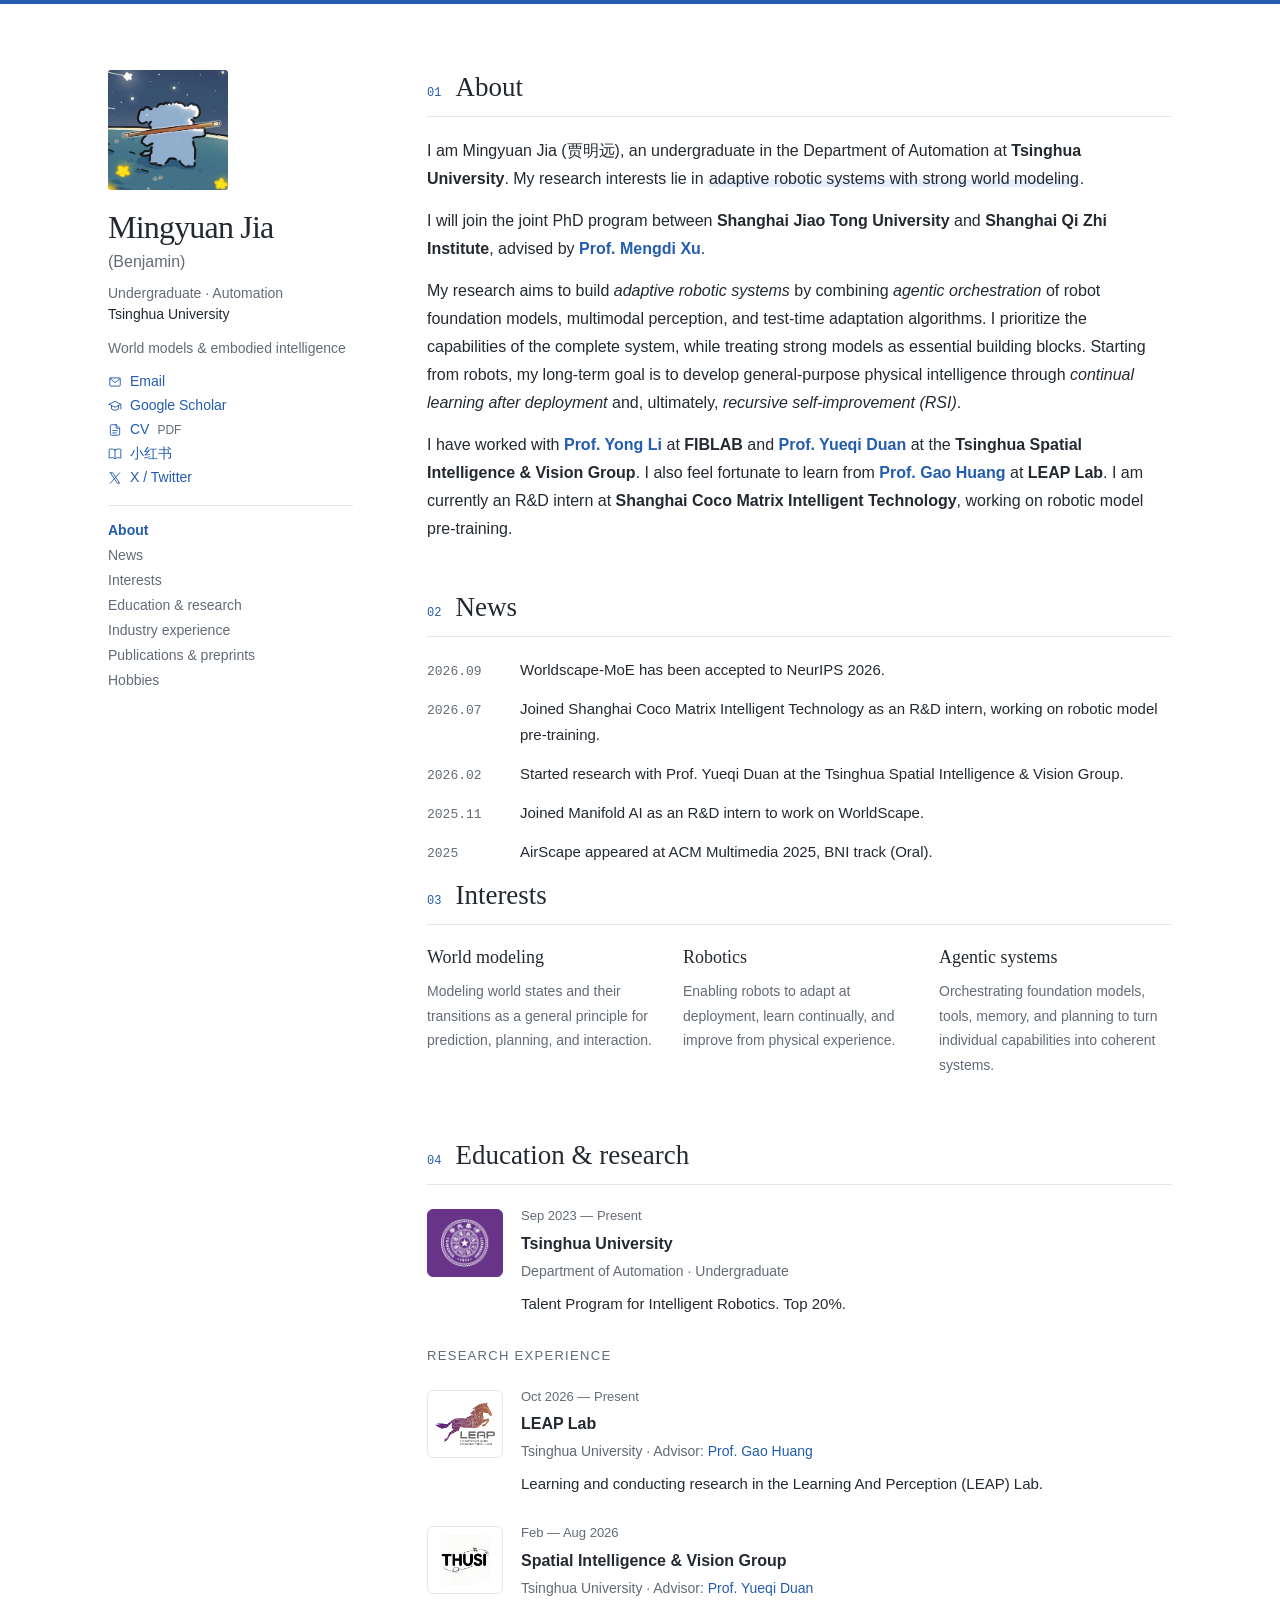
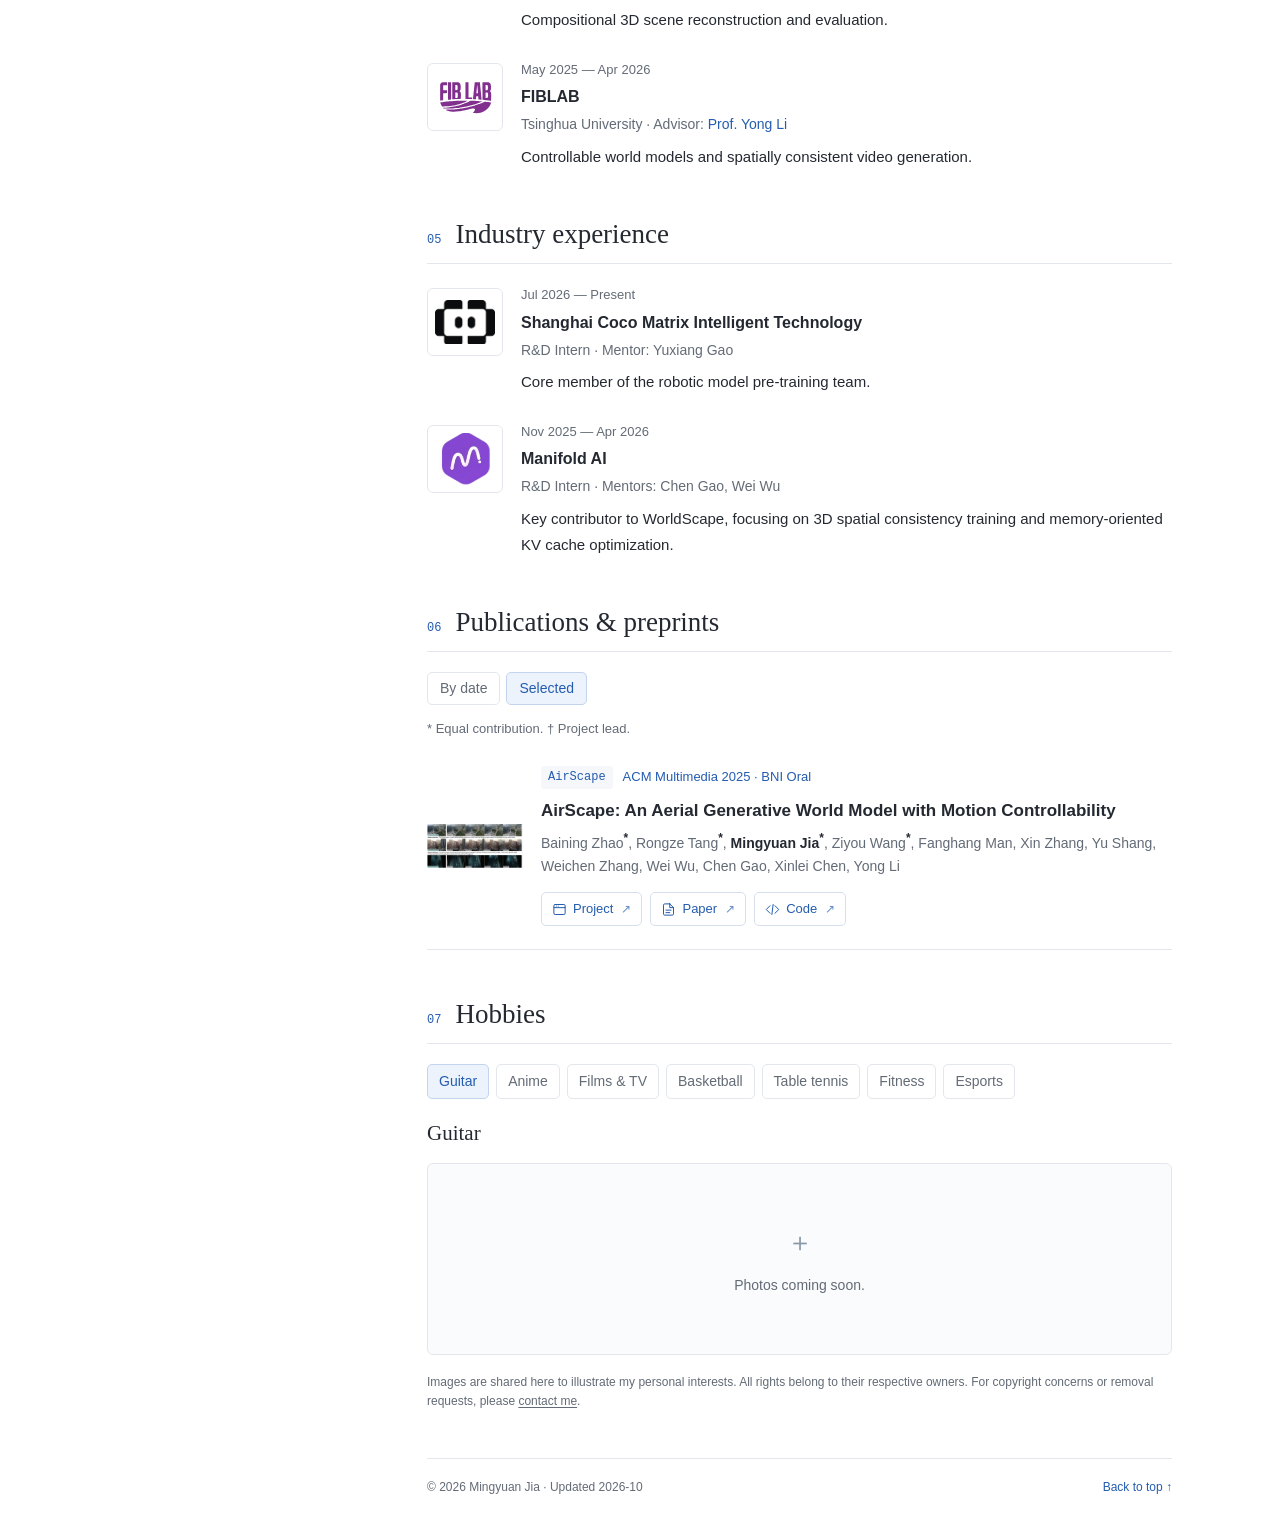
==== commit 7fd753fe: "Display publication author roles as clear superscript marks" ====
--- a/index.html
+++ b/index.html
@@ -11,7 +11,7 @@
 <link rel="icon" href="./assets/favicon.png" type="image/png" sizes="192x192">
 <link rel="icon" href="./favicon.ico" sizes="16x16 32x32 48x48">
 <link rel="apple-touch-icon" href="./assets/apple-touch-icon.png" sizes="180x180">
-<link rel="stylesheet" href="./assets/style.css?v=ad2fefcfde"><script src="./assets/site.js?v=748e7162e4" defer></script>
+<link rel="stylesheet" href="./assets/style.css?v=5949d28359"><script src="./assets/site.js?v=748e7162e4" defer></script>
 </head>
 <body class="en" id="top">
 <a class="skip" href="#content">Skip to content</a>
@@ -24,6 +24,6 @@
 <div class="contact"><a href="mailto:jmy23@mails.tsinghua.edu.cn"><svg class="contact-icon" viewBox="0 0 24 24" fill="none" stroke="currentColor" stroke-width="1.6" stroke-linecap="round" stroke-linejoin="round" aria-hidden="true" focusable="false"><rect x="3" y="5" width="18" height="14" rx="2"/><path d="m3 6 9 7 9-7"/></svg>Email</a><a href="https://scholar.google.com/citations?user=em5g4N8AAAAJ" target="_blank" rel="noopener noreferrer" title="Google Scholar ↗"><svg class="contact-icon" viewBox="0 0 24 24" fill="none" stroke="currentColor" stroke-width="1.6" stroke-linecap="round" stroke-linejoin="round" aria-hidden="true" focusable="false"><path d="m2 9 10-5 10 5-10 5-10-5Zm4 2v6c4 3 8 3 12 0v-6M22 9v8"/></svg>Google Scholar</a><a href="./assets/files/MingyuanJia-CV.pdf" target="_blank" rel="noopener noreferrer" title="CV · PDF ↗"><svg class="contact-icon" viewBox="0 0 24 24" fill="none" stroke="currentColor" stroke-width="1.6" stroke-linecap="round" stroke-linejoin="round" aria-hidden="true" focusable="false"><path d="M14 3H6a2 2 0 0 0-2 2v14a2 2 0 0 0 2 2h12a2 2 0 0 0 2-2V9l-6-6Zm0 0v6h6M8 13h8M8 17h6"/></svg>CV <span class="file-type">PDF</span></a><a href="https://www.xiaohongshu.com/user/profile/6916f0350000000032015033" target="_blank" rel="noopener noreferrer"><svg class="contact-icon" viewBox="0 0 24 24" fill="none" stroke="currentColor" stroke-width="1.6" stroke-linecap="round" stroke-linejoin="round" aria-hidden="true" focusable="false"><path d="M12 5C9 3 5 3 2 4v15c3-1 7-1 10 1 3-2 7-2 10-1V4c-3-1-7-1-10 1Zm0 0v15"/></svg>小红书</a><a href="https://x.com/nROweyUXqf3100" target="_blank" rel="noopener noreferrer"><svg class="contact-icon" viewBox="0 0 24 24" fill="none" stroke="currentColor" stroke-width="1.6" stroke-linecap="round" stroke-linejoin="round" aria-hidden="true" focusable="false"><path d="M4 3h4l12 18h-4L4 3Zm16 0L4 21"/></svg>X / Twitter</a></div>
 <nav class="nav" aria-label="Sections"><a href="#about">About</a><a href="#news">News</a><a href="#interests">Interests</a><a href="#education">Education & research</a><a href="#industry">Industry experience</a><a href="#publications">Publications & preprints</a><a href="#hobbies">Hobbies</a></nav>
 </aside>
-<main id="content"><section class="section about" id="about" aria-labelledby="heading-about"><div class="section-head"><span class="num" aria-hidden="true">01</span><h2 id="heading-about">About</h2></div><p>I am Mingyuan Jia (贾明远), an undergraduate in the Department of Automation at <strong class="about-institution">Tsinghua University</strong>. My research interests lie in <mark class="about-interest">adaptive robotic systems with strong world modeling</mark>.</p><p>I will join the joint PhD program between <strong class="about-institution">Shanghai Jiao Tong University</strong> and <strong class="about-institution">Shanghai Qi Zhi Institute</strong>, advised by <a class="about-person" href="https://www.mengdixu.me/" target="_blank" rel="noopener noreferrer">Prof. Mengdi Xu</a>.</p><p>My research aims to build <em class="about-idea">adaptive robotic systems</em> by combining <em class="about-idea">agentic orchestration</em> of robot foundation models, multimodal perception, and test-time adaptation algorithms. I prioritize the capabilities of the complete system, while treating strong models as essential building blocks. Starting from robots, my long-term goal is to develop general-purpose physical intelligence through <em class="about-idea">continual learning after deployment</em> and, ultimately, <em class="about-idea">recursive self-improvement (RSI)</em>.</p><p>I have worked with <a class="about-person" href="https://fi.ee.tsinghua.edu.cn/~liyong/" target="_blank" rel="noopener noreferrer">Prof. Yong Li</a> at <strong class="about-institution">FIBLAB</strong> and <a class="about-person" href="https://duanyueqi.github.io/" target="_blank" rel="noopener noreferrer">Prof. Yueqi Duan</a> at the <strong class="about-institution">Tsinghua Spatial Intelligence &amp; Vision Group</strong>. I also feel fortunate to learn from <a class="about-person" href="https://gaohuang-net.github.io/" target="_blank" rel="noopener noreferrer">Prof. Gao Huang</a> at <strong class="about-institution">LEAP Lab</strong>. I am currently an R&amp;D intern at <strong class="about-institution">Shanghai Coco Matrix Intelligent Technology</strong>, working on robotic model pre-training.</p></section><section class="section news" id="news" aria-labelledby="heading-news"><div class="section-head"><span class="num" aria-hidden="true">02</span><h2 id="heading-news">News</h2></div><ul class="news"><li><time>2026.09</time><p>Worldscape-MoE has been accepted to NeurIPS 2026.</p></li><li><time>2026.07</time><p>Joined Shanghai Coco Matrix Intelligent Technology as an R&amp;D intern, working on robotic model pre-training.</p></li><li><time>2026.02</time><p>Started research with Prof. Yueqi Duan at the Tsinghua Spatial Intelligence &amp; Vision Group.</p></li><li><time>2025.11</time><p>Joined Manifold AI as an R&amp;D intern to work on WorldScape.</p></li><li><time>2025</time><p>AirScape appeared at ACM Multimedia 2025, BNI track (Oral).</p></li></ul></section><section class="section interests" id="interests" aria-labelledby="heading-interests"><div class="section-head"><span class="num" aria-hidden="true">03</span><h2 id="heading-interests">Interests</h2></div><div class="interest-grid"><article><h3>World modeling</h3><p>Modeling world states and their transitions as a general principle for prediction, planning, and interaction.</p></article><article><h3>Robotics</h3><p>Enabling robots to adapt at deployment, learn continually, and improve from physical experience.</p></article><article><h3>Agentic systems</h3><p>Orchestrating foundation models, tools, memory, and planning to turn individual capabilities into coherent systems.</p></article></div></section><section class="section education" id="education" aria-labelledby="heading-education"><div class="section-head"><span class="num" aria-hidden="true">04</span><h2 id="heading-education">Education & research</h2></div><article class="entry"><a class="organization-logo organization-logo--tsinghua" href="https://www.tsinghua.edu.cn/" target="_blank" rel="noopener noreferrer" aria-label="Tsinghua University"><img src="./assets/organizations/tsinghua.png" alt="Tsinghua University logo" width="64" height="64"></a><div class="entry-details"><div class="date">Sep 2023 — Present</div><h3>Tsinghua University</h3><p class="subtitle">Department of Automation · Undergraduate</p><p>Talent Program for Intelligent Robotics. Top 20%.</p></div></article><h3 class="subheading">Research experience</h3><article class="entry"><a class="organization-logo" href="https://www.leaplab.ai/" target="_blank" rel="noopener noreferrer" aria-label="LEAP Lab"><img src="./assets/organizations/leaplab.png" alt="LEAP Lab logo" width="64" height="64"></a><div class="entry-details"><div class="date">Oct 2026 — Present</div><h3>LEAP Lab</h3><p class="subtitle">Tsinghua University · Advisor: <a href="https://gaohuang-net.github.io/" target="_blank" rel="noopener noreferrer">Prof. Gao Huang</a></p><p>Learning and conducting research in the Learning And Perception (LEAP) Lab.</p></div></article><article class="entry"><a class="organization-logo" href="https://github.com/THU-SI" target="_blank" rel="noopener noreferrer" aria-label="Spatial Intelligence &amp; Vision Group"><img src="./assets/organizations/thu-si.png" alt="Spatial Intelligence &amp; Vision Group logo" width="64" height="64"></a><div class="entry-details"><div class="date">Feb — Aug 2026</div><h3>Spatial Intelligence &amp; Vision Group</h3><p class="subtitle">Tsinghua University · Advisor: <a href="https://duanyueqi.github.io/" target="_blank" rel="noopener noreferrer">Prof. Yueqi Duan</a></p><p>Compositional 3D scene reconstruction and evaluation.</p></div></article><article class="entry"><a class="organization-logo" href="https://fi.ee.tsinghua.edu.cn/" target="_blank" rel="noopener noreferrer" aria-label="FIBLAB"><img src="./assets/organizations/fiblab.svg" alt="FIBLAB logo" width="64" height="64"></a><div class="entry-details"><div class="date">May 2025 — Apr 2026</div><h3>FIBLAB</h3><p class="subtitle">Tsinghua University · Advisor: <a href="https://fi.ee.tsinghua.edu.cn/~liyong/" target="_blank" rel="noopener noreferrer">Prof. Yong Li</a></p><p>Controllable world models and spatially consistent video generation.</p></div></article></section><section class="section industry" id="industry" aria-labelledby="heading-industry"><div class="section-head"><span class="num" aria-hidden="true">05</span><h2 id="heading-industry">Industry experience</h2></div><article class="entry"><a class="organization-logo" href="https://www.ccmtrx.com/" target="_blank" rel="noopener noreferrer" aria-label="Shanghai Coco Matrix Intelligent Technology"><img src="./assets/organizations/coco-matrix.png" alt="Shanghai Coco Matrix Intelligent Technology logo" width="64" height="64"></a><div class="entry-details"><div class="date">Jul 2026 — Present</div><h3>Shanghai Coco Matrix Intelligent Technology</h3><p class="subtitle">R&amp;D Intern · Mentor: Yuxiang Gao</p><p>Core member of the robotic model pre-training team.</p></div></article><article class="entry"><a class="organization-logo" href="https://manifoldai.cn/" target="_blank" rel="noopener noreferrer" aria-label="Manifold AI"><img src="./assets/organizations/manifold.png" alt="Manifold AI logo" width="64" height="64"></a><div class="entry-details"><div class="date">Nov 2025 — Apr 2026</div><h3>Manifold AI</h3><p class="subtitle">R&amp;D Intern · Mentors: Chen Gao, Wei Wu</p><p>Key contributor to WorldScape, focusing on 3D spatial consistency training and memory-oriented KV cache optimization.</p></div></article></section><section class="section publications" id="publications" aria-labelledby="heading-publications"><div class="section-head"><span class="num" aria-hidden="true">06</span><h2 id="heading-publications">Publications & preprints</h2></div><div class="publication-controls" role="group" aria-label="Publication view" hidden><button type="button" data-publication-view="date" aria-pressed="false">By date</button><button type="button" data-publication-view="selected" aria-pressed="false">Selected</button></div><p class="legend">* Equal contribution. † Project lead.</p><div class="publication-list" data-default-view="selected"><article class="paper" data-selected="false" data-selected-order="100"><a class="paper-figure" href="./assets/papers/bridgewam.webp" target="_blank" rel="noopener" aria-label="BridgeWAM · View figure"><img src="./assets/papers/bridgewam.webp" alt="BridgeWAM overview figure" width="1000" height="555" loading="lazy"></a><div class="paper-details"><div class="paper-top"><span class="paper-key">BridgeWAM</span><span class="venue">arXiv preprint · 2026</span></div><h3><a class="paper-title-link" href="https://bridgewam.github.io/Bridge-Wam-show/" target="_blank" rel="noopener noreferrer" aria-label="BridgeWAM: Bridging Video and Action Experts via Latent Bridge Queries (opens in a new tab)">BridgeWAM: Bridging Video and Action Experts via Latent Bridge Queries</a></h3><p class="authors">Jiaxin Fang, Ruitong Liu, Zeyu Lai, Xingyu Wang, <strong>Mingyuan Jia</strong>, Pingyue Sheng, Weikang Wan, Mengdi Xu, Yuxiang Gao</p><div class="paper-links"><a class="resource-link" href="https://bridgewam.github.io/Bridge-Wam-show/" target="_blank" rel="noopener noreferrer" aria-label="BridgeWAM · Project (opens in a new tab)"><svg class="contact-icon" viewBox="0 0 24 24" fill="none" stroke="currentColor" stroke-width="1.6" stroke-linecap="round" stroke-linejoin="round" aria-hidden="true" focusable="false"><rect x="3" y="4" width="18" height="16" rx="2"/><path d="M3 9h18M7 6.5h.01M10 6.5h.01"/></svg><span>Project</span><span class="external-mark" aria-hidden="true">↗</span></a><a class="resource-link" href="https://arxiv.org/abs/2610.14746" target="_blank" rel="noopener noreferrer" aria-label="BridgeWAM · Paper (opens in a new tab)"><svg class="contact-icon" viewBox="0 0 24 24" fill="none" stroke="currentColor" stroke-width="1.6" stroke-linecap="round" stroke-linejoin="round" aria-hidden="true" focusable="false"><path d="M14 3H6a2 2 0 0 0-2 2v14a2 2 0 0 0 2 2h12a2 2 0 0 0 2-2V9l-6-6Zm0 0v6h6M8 13h8M8 17h6"/></svg><span>Paper</span><span class="external-mark" aria-hidden="true">↗</span></a><a class="resource-link" href="https://github.com/jxfang04/BridgeWAM-code" target="_blank" rel="noopener noreferrer" aria-label="BridgeWAM · Code (opens in a new tab)"><svg class="contact-icon" viewBox="0 0 24 24" fill="none" stroke="currentColor" stroke-width="1.6" stroke-linecap="round" stroke-linejoin="round" aria-hidden="true" focusable="false"><path d="m8 6-6 6 6 6m8-12 6 6-6 6m-3-14-2 16"/></svg><span>Code</span><span class="external-mark" aria-hidden="true">↗</span></a></div></div></article><article class="paper" data-selected="false" data-selected-order="100"><a class="paper-figure" href="./assets/papers/vigar.webp" target="_blank" rel="noopener" aria-label="ViGAR · View figure"><img src="./assets/papers/vigar.webp" alt="ViGAR overview figure" width="1000" height="485" loading="lazy"></a><div class="paper-details"><div class="paper-top"><span class="paper-key">ViGAR</span><span class="venue">arXiv preprint · 2026</span></div><h3><a class="paper-title-link" href="https://dagroup-pku.github.io/ViGAR/" target="_blank" rel="noopener noreferrer" aria-label="Rethinking World-Action Model for Compositional and In-Context Robotic Manipulation (opens in a new tab)">Rethinking World-Action Model for Compositional and In-Context Robotic Manipulation</a></h3><p class="authors">Shukai Gong*, Xuanran Zhai*, Yintianrun Zhang*, Ruopeng Cui, Ye Huang, Yiyang Fu, Dexuan Lyu, Chaojie Li, Xinyi Song, Peiwen Lin, Chuang Wang, <strong>Mingyuan Jia</strong>, Yufan Deng, Jiaxin Fang, Bo Liang, Jiaxin Li, Yuxiang Gao, Hao Liu, Daquan Zhou</p><div class="paper-links"><a class="resource-link" href="https://dagroup-pku.github.io/ViGAR/" target="_blank" rel="noopener noreferrer" aria-label="ViGAR · Project (opens in a new tab)"><svg class="contact-icon" viewBox="0 0 24 24" fill="none" stroke="currentColor" stroke-width="1.6" stroke-linecap="round" stroke-linejoin="round" aria-hidden="true" focusable="false"><rect x="3" y="4" width="18" height="16" rx="2"/><path d="M3 9h18M7 6.5h.01M10 6.5h.01"/></svg><span>Project</span><span class="external-mark" aria-hidden="true">↗</span></a><a class="resource-link" href="https://arxiv.org/abs/2610.02368" target="_blank" rel="noopener noreferrer" aria-label="ViGAR · Paper (opens in a new tab)"><svg class="contact-icon" viewBox="0 0 24 24" fill="none" stroke="currentColor" stroke-width="1.6" stroke-linecap="round" stroke-linejoin="round" aria-hidden="true" focusable="false"><path d="M14 3H6a2 2 0 0 0-2 2v14a2 2 0 0 0 2 2h12a2 2 0 0 0 2-2V9l-6-6Zm0 0v6h6M8 13h8M8 17h6"/></svg><span>Paper</span><span class="external-mark" aria-hidden="true">↗</span></a><a class="resource-link" href="https://github.com/DAGroup-PKU/ViGAR" target="_blank" rel="noopener noreferrer" aria-label="ViGAR · Code (opens in a new tab)"><svg class="contact-icon" viewBox="0 0 24 24" fill="none" stroke="currentColor" stroke-width="1.6" stroke-linecap="round" stroke-linejoin="round" aria-hidden="true" focusable="false"><path d="m8 6-6 6 6 6m8-12 6 6-6 6m-3-14-2 16"/></svg><span>Code</span><span class="external-mark" aria-hidden="true">↗</span></a></div></div></article><article class="paper" data-selected="false" data-selected-order="100"><a class="paper-figure" href="./assets/papers/psg-jepa.webp" target="_blank" rel="noopener" aria-label="PSG-JEPA · View figure"><img src="./assets/papers/psg-jepa.webp" alt="PSG-JEPA overview figure" width="599" height="766" loading="lazy"></a><div class="paper-details"><div class="paper-top"><span class="paper-key">PSG-JEPA</span><span class="venue">arXiv preprint · 2026</span></div><h3><a class="paper-title-link" href="https://haodong-yan.github.io/psg-jepa-project-page/" target="_blank" rel="noopener noreferrer" aria-label="Is Forward Prediction Enough? Physical State Grounding for JEPA World Models (opens in a new tab)">Is Forward Prediction Enough? Physical State Grounding for JEPA World Models</a></h3><p class="authors">Haodong Yan, Jiaguan Zhu, <strong>Mingyuan Jia</strong>, Ruiqing Yin, Junjie He, Zhide Zhong, Junfeng Li, Jinxuan Lu, Hengtao Li, Tianran Zhang, Jiayi Chen, Wenxuan Song, Wen Chen, Yuxiang Gao, Haoang Li</p><div class="paper-links"><a class="resource-link" href="https://haodong-yan.github.io/psg-jepa-project-page/" target="_blank" rel="noopener noreferrer" aria-label="PSG-JEPA · Project (opens in a new tab)"><svg class="contact-icon" viewBox="0 0 24 24" fill="none" stroke="currentColor" stroke-width="1.6" stroke-linecap="round" stroke-linejoin="round" aria-hidden="true" focusable="false"><rect x="3" y="4" width="18" height="16" rx="2"/><path d="M3 9h18M7 6.5h.01M10 6.5h.01"/></svg><span>Project</span><span class="external-mark" aria-hidden="true">↗</span></a><a class="resource-link" href="https://arxiv.org/abs/2608.06799" target="_blank" rel="noopener noreferrer" aria-label="PSG-JEPA · Paper (opens in a new tab)"><svg class="contact-icon" viewBox="0 0 24 24" fill="none" stroke="currentColor" stroke-width="1.6" stroke-linecap="round" stroke-linejoin="round" aria-hidden="true" focusable="false"><path d="M14 3H6a2 2 0 0 0-2 2v14a2 2 0 0 0 2 2h12a2 2 0 0 0 2-2V9l-6-6Zm0 0v6h6M8 13h8M8 17h6"/></svg><span>Paper</span><span class="external-mark" aria-hidden="true">↗</span></a><a class="resource-link" href="https://github.com/Haodong-Yan/PSG-JEPA" target="_blank" rel="noopener noreferrer" aria-label="PSG-JEPA · Code (opens in a new tab)"><svg class="contact-icon" viewBox="0 0 24 24" fill="none" stroke="currentColor" stroke-width="1.6" stroke-linecap="round" stroke-linejoin="round" aria-hidden="true" focusable="false"><path d="m8 6-6 6 6 6m8-12 6 6-6 6m-3-14-2 16"/></svg><span>Code</span><span class="external-mark" aria-hidden="true">↗</span></a></div></div></article><article class="paper" data-selected="false" data-selected-order="100"><a class="paper-figure" href="./assets/papers/worldscape-moe.webp" target="_blank" rel="noopener" aria-label="Worldscape-MoE · View figure"><img src="./assets/papers/worldscape-moe.webp" alt="Worldscape-MoE overview figure" width="1000" height="609" loading="lazy"></a><div class="paper-details"><div class="paper-top"><span class="paper-key">Worldscape-MoE</span><span class="venue">NeurIPS 2026</span></div><h3><a class="paper-title-link" href="https://worldscape-moe.com/" target="_blank" rel="noopener noreferrer" aria-label="Worldscape-MoE: A Unified Mixture-of-Experts World Model for Scalable Heterogeneous Action Control (opens in a new tab)">Worldscape-MoE: A Unified Mixture-of-Experts World Model for Scalable Heterogeneous Action Control</a></h3><p class="authors">Jianjie Fang†*, Yongyan Xu*, Ziyou Wang*, Chen Gao, Yuchao Huang, Zhaolu Wang, Rongze Tang, <strong>Mingyuan Jia</strong>, Baining Zhao, Weichen Zhang, Xin Zhang, Haisheng Su, Yu Shang, Wei Wu, Xinlei Chen, Yong Li</p><div class="paper-links"><a class="resource-link" href="https://worldscape-moe.com/" target="_blank" rel="noopener noreferrer" aria-label="Worldscape-MoE · Project (opens in a new tab)"><svg class="contact-icon" viewBox="0 0 24 24" fill="none" stroke="currentColor" stroke-width="1.6" stroke-linecap="round" stroke-linejoin="round" aria-hidden="true" focusable="false"><rect x="3" y="4" width="18" height="16" rx="2"/><path d="M3 9h18M7 6.5h.01M10 6.5h.01"/></svg><span>Project</span><span class="external-mark" aria-hidden="true">↗</span></a><a class="resource-link" href="https://arxiv.org/abs/2607.03964" target="_blank" rel="noopener noreferrer" aria-label="Worldscape-MoE · Paper (opens in a new tab)"><svg class="contact-icon" viewBox="0 0 24 24" fill="none" stroke="currentColor" stroke-width="1.6" stroke-linecap="round" stroke-linejoin="round" aria-hidden="true" focusable="false"><path d="M14 3H6a2 2 0 0 0-2 2v14a2 2 0 0 0 2 2h12a2 2 0 0 0 2-2V9l-6-6Zm0 0v6h6M8 13h8M8 17h6"/></svg><span>Paper</span><span class="external-mark" aria-hidden="true">↗</span></a><a class="resource-link" href="https://github.com/EmbodiedCity/Worldscape-MoE.code" target="_blank" rel="noopener noreferrer" aria-label="Worldscape-MoE · Code (opens in a new tab)"><svg class="contact-icon" viewBox="0 0 24 24" fill="none" stroke="currentColor" stroke-width="1.6" stroke-linecap="round" stroke-linejoin="round" aria-hidden="true" focusable="false"><path d="m8 6-6 6 6 6m8-12 6 6-6 6m-3-14-2 16"/></svg><span>Code</span><span class="external-mark" aria-hidden="true">↗</span></a></div></div></article><article class="paper" data-selected="false" data-selected-order="100"><a class="paper-figure" href="./assets/papers/replicateanyscene.webp" target="_blank" rel="noopener" aria-label="ReplicateAnyScene · View figure"><img src="./assets/papers/replicateanyscene.webp" alt="ReplicateAnyScene overview figure" width="938" height="535" loading="lazy"></a><div class="paper-details"><div class="paper-top"><span class="paper-key">ReplicateAnyScene</span><span class="venue">arXiv preprint · 2026</span></div><h3><a class="paper-title-link" href="https://xiac20.github.io/ReplicateAnyScene/" target="_blank" rel="noopener noreferrer" aria-label="ReplicateAnyScene: Zero-Shot Video-to-3D Composition via Textual-Visual-Spatial Alignment (opens in a new tab)">ReplicateAnyScene: Zero-Shot Video-to-3D Composition via Textual-Visual-Spatial Alignment</a></h3><p class="authors">Mingyu Dong*, Chong Xia*, <strong>Mingyuan Jia</strong>, Weichen Lyu, Long Xu, Zheng Zhu, Yueqi Duan</p><div class="paper-links"><a class="resource-link" href="https://xiac20.github.io/ReplicateAnyScene/" target="_blank" rel="noopener noreferrer" aria-label="ReplicateAnyScene · Project (opens in a new tab)"><svg class="contact-icon" viewBox="0 0 24 24" fill="none" stroke="currentColor" stroke-width="1.6" stroke-linecap="round" stroke-linejoin="round" aria-hidden="true" focusable="false"><rect x="3" y="4" width="18" height="16" rx="2"/><path d="M3 9h18M7 6.5h.01M10 6.5h.01"/></svg><span>Project</span><span class="external-mark" aria-hidden="true">↗</span></a><a class="resource-link" href="https://arxiv.org/abs/2604.10789" target="_blank" rel="noopener noreferrer" aria-label="ReplicateAnyScene · Paper (opens in a new tab)"><svg class="contact-icon" viewBox="0 0 24 24" fill="none" stroke="currentColor" stroke-width="1.6" stroke-linecap="round" stroke-linejoin="round" aria-hidden="true" focusable="false"><path d="M14 3H6a2 2 0 0 0-2 2v14a2 2 0 0 0 2 2h12a2 2 0 0 0 2-2V9l-6-6Zm0 0v6h6M8 13h8M8 17h6"/></svg><span>Paper</span><span class="external-mark" aria-hidden="true">↗</span></a><a class="resource-link" href="https://github.com/xiac20/ReplicateAnyScene" target="_blank" rel="noopener noreferrer" aria-label="ReplicateAnyScene · Code (opens in a new tab)"><svg class="contact-icon" viewBox="0 0 24 24" fill="none" stroke="currentColor" stroke-width="1.6" stroke-linecap="round" stroke-linejoin="round" aria-hidden="true" focusable="false"><path d="m8 6-6 6 6 6m8-12 6 6-6 6m-3-14-2 16"/></svg><span>Code</span><span class="external-mark" aria-hidden="true">↗</span></a></div></div></article><article class="paper" data-selected="true" data-selected-order="1"><a class="paper-figure" href="./assets/papers/airscape.webp" target="_blank" rel="noopener" aria-label="AirScape · View figure"><img src="./assets/papers/airscape.webp" alt="AirScape overview figure" width="1000" height="452" loading="lazy"></a><div class="paper-details"><div class="paper-top"><span class="paper-key">AirScape</span><span class="venue">ACM Multimedia 2025 · BNI Oral</span></div><h3><a class="paper-title-link" href="https://embodiedcity.github.io/AirScape/" target="_blank" rel="noopener noreferrer" aria-label="AirScape: An Aerial Generative World Model with Motion Controllability (opens in a new tab)">AirScape: An Aerial Generative World Model with Motion Controllability</a></h3><p class="authors">Baining Zhao*, Rongze Tang*, <strong>Mingyuan Jia</strong>*, Ziyou Wang*, Fanghang Man, Xin Zhang, Yu Shang, Weichen Zhang, Wei Wu, Chen Gao, Xinlei Chen, Yong Li</p><div class="paper-links"><a class="resource-link" href="https://embodiedcity.github.io/AirScape/" target="_blank" rel="noopener noreferrer" aria-label="AirScape · Project (opens in a new tab)"><svg class="contact-icon" viewBox="0 0 24 24" fill="none" stroke="currentColor" stroke-width="1.6" stroke-linecap="round" stroke-linejoin="round" aria-hidden="true" focusable="false"><rect x="3" y="4" width="18" height="16" rx="2"/><path d="M3 9h18M7 6.5h.01M10 6.5h.01"/></svg><span>Project</span><span class="external-mark" aria-hidden="true">↗</span></a><a class="resource-link" href="https://arxiv.org/abs/2507.08885" target="_blank" rel="noopener noreferrer" aria-label="AirScape · Paper (opens in a new tab)"><svg class="contact-icon" viewBox="0 0 24 24" fill="none" stroke="currentColor" stroke-width="1.6" stroke-linecap="round" stroke-linejoin="round" aria-hidden="true" focusable="false"><path d="M14 3H6a2 2 0 0 0-2 2v14a2 2 0 0 0 2 2h12a2 2 0 0 0 2-2V9l-6-6Zm0 0v6h6M8 13h8M8 17h6"/></svg><span>Paper</span><span class="external-mark" aria-hidden="true">↗</span></a><a class="resource-link" href="https://github.com/EmbodiedCity/AirScape.code" target="_blank" rel="noopener noreferrer" aria-label="AirScape · Code (opens in a new tab)"><svg class="contact-icon" viewBox="0 0 24 24" fill="none" stroke="currentColor" stroke-width="1.6" stroke-linecap="round" stroke-linejoin="round" aria-hidden="true" focusable="false"><path d="m8 6-6 6 6 6m8-12 6 6-6 6m-3-14-2 16"/></svg><span>Code</span><span class="external-mark" aria-hidden="true">↗</span></a></div></div></article></div><p class="publication-empty" hidden>No selected publications yet.</p></section><section class="section hobbies" id="hobbies" aria-labelledby="heading-hobbies"><div class="section-head"><span class="num" aria-hidden="true">07</span><h2 id="heading-hobbies">Hobbies</h2></div><div class="hobby-tabs" role="tablist" aria-label="Hobbies"><button type="button" role="tab" id="hobby-tab-guitar" aria-controls="hobby-panel-guitar" aria-selected="true" tabindex="0">Guitar</button><button type="button" role="tab" id="hobby-tab-anime" aria-controls="hobby-panel-anime" aria-selected="false" tabindex="-1">Anime</button><button type="button" role="tab" id="hobby-tab-film-tv" aria-controls="hobby-panel-film-tv" aria-selected="false" tabindex="-1">Films &amp; TV</button><button type="button" role="tab" id="hobby-tab-basketball" aria-controls="hobby-panel-basketball" aria-selected="false" tabindex="-1">Basketball</button><button type="button" role="tab" id="hobby-tab-table-tennis" aria-controls="hobby-panel-table-tennis" aria-selected="false" tabindex="-1">Table tennis</button><button type="button" role="tab" id="hobby-tab-fitness" aria-controls="hobby-panel-fitness" aria-selected="false" tabindex="-1">Fitness</button><button type="button" role="tab" id="hobby-tab-esports" aria-controls="hobby-panel-esports" aria-selected="false" tabindex="-1">Esports</button></div><div class="hobby-panel" role="tabpanel" id="hobby-panel-guitar" aria-labelledby="hobby-tab-guitar" tabindex="0"><h3>Guitar</h3><div class="hobby-stage"><div class="hobby-empty"><span aria-hidden="true">＋</span><p>Photos coming soon.</p></div><div class="hobby-pagination"><button type="button" data-step="-1" aria-label="Previous photo" disabled>‹</button><span class="hobby-count" role="status" aria-live="polite">0 / 0</span><button type="button" data-step="1" aria-label="Next photo" disabled>›</button></div></div></div><div class="hobby-panel" role="tabpanel" id="hobby-panel-anime" aria-labelledby="hobby-tab-anime" tabindex="0" hidden><h3>Anime</h3><div class="hobby-stage"><figure class="hobby-slide"><img src="./assets/hobbies/bocchi-the-rock.png" alt="Bocchi the Rock! band members" loading="lazy"></figure><figure class="hobby-slide" hidden><img src="./assets/hobbies/sword-art-online.png" alt="Sword Art Online artwork" loading="lazy"></figure><div class="hobby-pagination"><button type="button" data-step="-1" aria-label="Previous photo" disabled>‹</button><span class="hobby-count" role="status" aria-live="polite">1 / 2</span><button type="button" data-step="1" aria-label="Next photo" disabled>›</button></div></div></div><div class="hobby-panel" role="tabpanel" id="hobby-panel-film-tv" aria-labelledby="hobby-tab-film-tv" tabindex="0" hidden><h3>Films &amp; TV</h3><div class="hobby-stage"><figure class="hobby-slide"><img src="./assets/hobbies/person-of-interest.png" alt="Person of Interest cast poster" loading="lazy"></figure><figure class="hobby-slide" hidden><img src="./assets/hobbies/interstellar.png" alt="Interstellar astronaut on an icy planet" loading="lazy"></figure><div class="hobby-pagination"><button type="button" data-step="-1" aria-label="Previous photo" disabled>‹</button><span class="hobby-count" role="status" aria-live="polite">1 / 2</span><button type="button" data-step="1" aria-label="Next photo" disabled>›</button></div></div></div><div class="hobby-panel" role="tabpanel" id="hobby-panel-basketball" aria-labelledby="hobby-tab-basketball" tabindex="0" hidden><h3>Basketball</h3><div class="hobby-stage"><div class="hobby-empty"><span aria-hidden="true">＋</span><p>Photos coming soon.</p></div><div class="hobby-pagination"><button type="button" data-step="-1" aria-label="Previous photo" disabled>‹</button><span class="hobby-count" role="status" aria-live="polite">0 / 0</span><button type="button" data-step="1" aria-label="Next photo" disabled>›</button></div></div></div><div class="hobby-panel" role="tabpanel" id="hobby-panel-table-tennis" aria-labelledby="hobby-tab-table-tennis" tabindex="0" hidden><h3>Table tennis</h3><div class="hobby-stage"><div class="hobby-empty"><span aria-hidden="true">＋</span><p>Photos coming soon.</p></div><div class="hobby-pagination"><button type="button" data-step="-1" aria-label="Previous photo" disabled>‹</button><span class="hobby-count" role="status" aria-live="polite">0 / 0</span><button type="button" data-step="1" aria-label="Next photo" disabled>›</button></div></div></div><div class="hobby-panel" role="tabpanel" id="hobby-panel-fitness" aria-labelledby="hobby-tab-fitness" tabindex="0" hidden><h3>Fitness</h3><div class="hobby-stage"><div class="hobby-empty"><span aria-hidden="true">＋</span><p>Photos coming soon.</p></div><div class="hobby-pagination"><button type="button" data-step="-1" aria-label="Previous photo" disabled>‹</button><span class="hobby-count" role="status" aria-live="polite">0 / 0</span><button type="button" data-step="1" aria-label="Next photo" disabled>›</button></div></div></div><div class="hobby-panel" role="tabpanel" id="hobby-panel-esports" aria-labelledby="hobby-tab-esports" tabindex="0" hidden><h3>Esports</h3><div class="hobby-stage"><figure class="hobby-slide"><img src="./assets/hobbies/valorant.png" alt="VALORANT Viper artwork" loading="lazy"></figure><figure class="hobby-slide" hidden><img src="./assets/hobbies/league-of-legends.png" alt="League of Legends character artwork" loading="lazy"></figure><figure class="hobby-slide" hidden><img src="./assets/hobbies/wuthering-waves.png" alt="Wuthering Waves artwork" loading="lazy"></figure><div class="hobby-pagination"><button type="button" data-step="-1" aria-label="Previous photo" disabled>‹</button><span class="hobby-count" role="status" aria-live="polite">1 / 3</span><button type="button" data-step="1" aria-label="Next photo" disabled>›</button></div></div></div><p class="hobby-notice">Images are shared here to illustrate my personal interests. All rights belong to their respective owners. For copyright concerns or removal requests, please <a href="mailto:jmy23@mails.tsinghua.edu.cn">contact me</a>.</p></section>
+<main id="content"><section class="section about" id="about" aria-labelledby="heading-about"><div class="section-head"><span class="num" aria-hidden="true">01</span><h2 id="heading-about">About</h2></div><p>I am Mingyuan Jia (贾明远), an undergraduate in the Department of Automation at <strong class="about-institution">Tsinghua University</strong>. My research interests lie in <mark class="about-interest">adaptive robotic systems with strong world modeling</mark>.</p><p>I will join the joint PhD program between <strong class="about-institution">Shanghai Jiao Tong University</strong> and <strong class="about-institution">Shanghai Qi Zhi Institute</strong>, advised by <a class="about-person" href="https://www.mengdixu.me/" target="_blank" rel="noopener noreferrer">Prof. Mengdi Xu</a>.</p><p>My research aims to build <em class="about-idea">adaptive robotic systems</em> by combining <em class="about-idea">agentic orchestration</em> of robot foundation models, multimodal perception, and test-time adaptation algorithms. I prioritize the capabilities of the complete system, while treating strong models as essential building blocks. Starting from robots, my long-term goal is to develop general-purpose physical intelligence through <em class="about-idea">continual learning after deployment</em> and, ultimately, <em class="about-idea">recursive self-improvement (RSI)</em>.</p><p>I have worked with <a class="about-person" href="https://fi.ee.tsinghua.edu.cn/~liyong/" target="_blank" rel="noopener noreferrer">Prof. Yong Li</a> at <strong class="about-institution">FIBLAB</strong> and <a class="about-person" href="https://duanyueqi.github.io/" target="_blank" rel="noopener noreferrer">Prof. Yueqi Duan</a> at the <strong class="about-institution">Tsinghua Spatial Intelligence &amp; Vision Group</strong>. I also feel fortunate to learn from <a class="about-person" href="https://gaohuang-net.github.io/" target="_blank" rel="noopener noreferrer">Prof. Gao Huang</a> at <strong class="about-institution">LEAP Lab</strong>. I am currently an R&amp;D intern at <strong class="about-institution">Shanghai Coco Matrix Intelligent Technology</strong>, working on robotic model pre-training.</p></section><section class="section news" id="news" aria-labelledby="heading-news"><div class="section-head"><span class="num" aria-hidden="true">02</span><h2 id="heading-news">News</h2></div><ul class="news"><li><time>2026.09</time><p>Worldscape-MoE has been accepted to NeurIPS 2026.</p></li><li><time>2026.07</time><p>Joined Shanghai Coco Matrix Intelligent Technology as an R&amp;D intern, working on robotic model pre-training.</p></li><li><time>2026.02</time><p>Started research with Prof. Yueqi Duan at the Tsinghua Spatial Intelligence &amp; Vision Group.</p></li><li><time>2025.11</time><p>Joined Manifold AI as an R&amp;D intern to work on WorldScape.</p></li><li><time>2025</time><p>AirScape appeared at ACM Multimedia 2025, BNI track (Oral).</p></li></ul></section><section class="section interests" id="interests" aria-labelledby="heading-interests"><div class="section-head"><span class="num" aria-hidden="true">03</span><h2 id="heading-interests">Interests</h2></div><div class="interest-grid"><article><h3>World modeling</h3><p>Modeling world states and their transitions as a general principle for prediction, planning, and interaction.</p></article><article><h3>Robotics</h3><p>Enabling robots to adapt at deployment, learn continually, and improve from physical experience.</p></article><article><h3>Agentic systems</h3><p>Orchestrating foundation models, tools, memory, and planning to turn individual capabilities into coherent systems.</p></article></div></section><section class="section education" id="education" aria-labelledby="heading-education"><div class="section-head"><span class="num" aria-hidden="true">04</span><h2 id="heading-education">Education & research</h2></div><article class="entry"><a class="organization-logo organization-logo--tsinghua" href="https://www.tsinghua.edu.cn/" target="_blank" rel="noopener noreferrer" aria-label="Tsinghua University"><img src="./assets/organizations/tsinghua.png" alt="Tsinghua University logo" width="64" height="64"></a><div class="entry-details"><div class="date">Sep 2023 — Present</div><h3>Tsinghua University</h3><p class="subtitle">Department of Automation · Undergraduate</p><p>Talent Program for Intelligent Robotics. Top 20%.</p></div></article><h3 class="subheading">Research experience</h3><article class="entry"><a class="organization-logo" href="https://www.leaplab.ai/" target="_blank" rel="noopener noreferrer" aria-label="LEAP Lab"><img src="./assets/organizations/leaplab.png" alt="LEAP Lab logo" width="64" height="64"></a><div class="entry-details"><div class="date">Oct 2026 — Present</div><h3>LEAP Lab</h3><p class="subtitle">Tsinghua University · Advisor: <a href="https://gaohuang-net.github.io/" target="_blank" rel="noopener noreferrer">Prof. Gao Huang</a></p><p>Learning and conducting research in the Learning And Perception (LEAP) Lab.</p></div></article><article class="entry"><a class="organization-logo" href="https://github.com/THU-SI" target="_blank" rel="noopener noreferrer" aria-label="Spatial Intelligence &amp; Vision Group"><img src="./assets/organizations/thu-si.png" alt="Spatial Intelligence &amp; Vision Group logo" width="64" height="64"></a><div class="entry-details"><div class="date">Feb — Aug 2026</div><h3>Spatial Intelligence &amp; Vision Group</h3><p class="subtitle">Tsinghua University · Advisor: <a href="https://duanyueqi.github.io/" target="_blank" rel="noopener noreferrer">Prof. Yueqi Duan</a></p><p>Compositional 3D scene reconstruction and evaluation.</p></div></article><article class="entry"><a class="organization-logo" href="https://fi.ee.tsinghua.edu.cn/" target="_blank" rel="noopener noreferrer" aria-label="FIBLAB"><img src="./assets/organizations/fiblab.svg" alt="FIBLAB logo" width="64" height="64"></a><div class="entry-details"><div class="date">May 2025 — Apr 2026</div><h3>FIBLAB</h3><p class="subtitle">Tsinghua University · Advisor: <a href="https://fi.ee.tsinghua.edu.cn/~liyong/" target="_blank" rel="noopener noreferrer">Prof. Yong Li</a></p><p>Controllable world models and spatially consistent video generation.</p></div></article></section><section class="section industry" id="industry" aria-labelledby="heading-industry"><div class="section-head"><span class="num" aria-hidden="true">05</span><h2 id="heading-industry">Industry experience</h2></div><article class="entry"><a class="organization-logo" href="https://www.ccmtrx.com/" target="_blank" rel="noopener noreferrer" aria-label="Shanghai Coco Matrix Intelligent Technology"><img src="./assets/organizations/coco-matrix.png" alt="Shanghai Coco Matrix Intelligent Technology logo" width="64" height="64"></a><div class="entry-details"><div class="date">Jul 2026 — Present</div><h3>Shanghai Coco Matrix Intelligent Technology</h3><p class="subtitle">R&amp;D Intern · Mentor: Yuxiang Gao</p><p>Core member of the robotic model pre-training team.</p></div></article><article class="entry"><a class="organization-logo" href="https://manifoldai.cn/" target="_blank" rel="noopener noreferrer" aria-label="Manifold AI"><img src="./assets/organizations/manifold.png" alt="Manifold AI logo" width="64" height="64"></a><div class="entry-details"><div class="date">Nov 2025 — Apr 2026</div><h3>Manifold AI</h3><p class="subtitle">R&amp;D Intern · Mentors: Chen Gao, Wei Wu</p><p>Key contributor to WorldScape, focusing on 3D spatial consistency training and memory-oriented KV cache optimization.</p></div></article></section><section class="section publications" id="publications" aria-labelledby="heading-publications"><div class="section-head"><span class="num" aria-hidden="true">06</span><h2 id="heading-publications">Publications & preprints</h2></div><div class="publication-controls" role="group" aria-label="Publication view" hidden><button type="button" data-publication-view="date" aria-pressed="false">By date</button><button type="button" data-publication-view="selected" aria-pressed="false">Selected</button></div><p class="legend">* Equal contribution. † Project lead.</p><div class="publication-list" data-default-view="selected"><article class="paper" data-selected="false" data-selected-order="100"><a class="paper-figure" href="./assets/papers/bridgewam.webp" target="_blank" rel="noopener" aria-label="BridgeWAM · View figure"><img src="./assets/papers/bridgewam.webp" alt="BridgeWAM overview figure" width="1000" height="555" loading="lazy"></a><div class="paper-details"><div class="paper-top"><span class="paper-key">BridgeWAM</span><span class="venue">arXiv preprint · 2026</span></div><h3><a class="paper-title-link" href="https://bridgewam.github.io/Bridge-Wam-show/" target="_blank" rel="noopener noreferrer" aria-label="BridgeWAM: Bridging Video and Action Experts via Latent Bridge Queries (opens in a new tab)">BridgeWAM: Bridging Video and Action Experts via Latent Bridge Queries</a></h3><p class="authors">Jiaxin Fang, Ruitong Liu, Zeyu Lai, Xingyu Wang, <strong>Mingyuan Jia</strong>, Pingyue Sheng, Weikang Wan, Mengdi Xu, Yuxiang Gao</p><div class="paper-links"><a class="resource-link" href="https://bridgewam.github.io/Bridge-Wam-show/" target="_blank" rel="noopener noreferrer" aria-label="BridgeWAM · Project (opens in a new tab)"><svg class="contact-icon" viewBox="0 0 24 24" fill="none" stroke="currentColor" stroke-width="1.6" stroke-linecap="round" stroke-linejoin="round" aria-hidden="true" focusable="false"><rect x="3" y="4" width="18" height="16" rx="2"/><path d="M3 9h18M7 6.5h.01M10 6.5h.01"/></svg><span>Project</span><span class="external-mark" aria-hidden="true">↗</span></a><a class="resource-link" href="https://arxiv.org/abs/2610.14746" target="_blank" rel="noopener noreferrer" aria-label="BridgeWAM · Paper (opens in a new tab)"><svg class="contact-icon" viewBox="0 0 24 24" fill="none" stroke="currentColor" stroke-width="1.6" stroke-linecap="round" stroke-linejoin="round" aria-hidden="true" focusable="false"><path d="M14 3H6a2 2 0 0 0-2 2v14a2 2 0 0 0 2 2h12a2 2 0 0 0 2-2V9l-6-6Zm0 0v6h6M8 13h8M8 17h6"/></svg><span>Paper</span><span class="external-mark" aria-hidden="true">↗</span></a><a class="resource-link" href="https://github.com/jxfang04/BridgeWAM-code" target="_blank" rel="noopener noreferrer" aria-label="BridgeWAM · Code (opens in a new tab)"><svg class="contact-icon" viewBox="0 0 24 24" fill="none" stroke="currentColor" stroke-width="1.6" stroke-linecap="round" stroke-linejoin="round" aria-hidden="true" focusable="false"><path d="m8 6-6 6 6 6m8-12 6 6-6 6m-3-14-2 16"/></svg><span>Code</span><span class="external-mark" aria-hidden="true">↗</span></a></div></div></article><article class="paper" data-selected="false" data-selected-order="100"><a class="paper-figure" href="./assets/papers/vigar.webp" target="_blank" rel="noopener" aria-label="ViGAR · View figure"><img src="./assets/papers/vigar.webp" alt="ViGAR overview figure" width="1000" height="485" loading="lazy"></a><div class="paper-details"><div class="paper-top"><span class="paper-key">ViGAR</span><span class="venue">arXiv preprint · 2026</span></div><h3><a class="paper-title-link" href="https://dagroup-pku.github.io/ViGAR/" target="_blank" rel="noopener noreferrer" aria-label="Rethinking World-Action Model for Compositional and In-Context Robotic Manipulation (opens in a new tab)">Rethinking World-Action Model for Compositional and In-Context Robotic Manipulation</a></h3><p class="authors">Shukai Gong<sup class="author-marks" title="Equal contribution">*</sup>, Xuanran Zhai<sup class="author-marks" title="Equal contribution">*</sup>, Yintianrun Zhang<sup class="author-marks" title="Equal contribution">*</sup>, Ruopeng Cui, Ye Huang, Yiyang Fu, Dexuan Lyu, Chaojie Li, Xinyi Song, Peiwen Lin, Chuang Wang, <strong>Mingyuan Jia</strong>, Yufan Deng, Jiaxin Fang, Bo Liang, Jiaxin Li, Yuxiang Gao, Hao Liu, Daquan Zhou</p><div class="paper-links"><a class="resource-link" href="https://dagroup-pku.github.io/ViGAR/" target="_blank" rel="noopener noreferrer" aria-label="ViGAR · Project (opens in a new tab)"><svg class="contact-icon" viewBox="0 0 24 24" fill="none" stroke="currentColor" stroke-width="1.6" stroke-linecap="round" stroke-linejoin="round" aria-hidden="true" focusable="false"><rect x="3" y="4" width="18" height="16" rx="2"/><path d="M3 9h18M7 6.5h.01M10 6.5h.01"/></svg><span>Project</span><span class="external-mark" aria-hidden="true">↗</span></a><a class="resource-link" href="https://arxiv.org/abs/2610.02368" target="_blank" rel="noopener noreferrer" aria-label="ViGAR · Paper (opens in a new tab)"><svg class="contact-icon" viewBox="0 0 24 24" fill="none" stroke="currentColor" stroke-width="1.6" stroke-linecap="round" stroke-linejoin="round" aria-hidden="true" focusable="false"><path d="M14 3H6a2 2 0 0 0-2 2v14a2 2 0 0 0 2 2h12a2 2 0 0 0 2-2V9l-6-6Zm0 0v6h6M8 13h8M8 17h6"/></svg><span>Paper</span><span class="external-mark" aria-hidden="true">↗</span></a><a class="resource-link" href="https://github.com/DAGroup-PKU/ViGAR" target="_blank" rel="noopener noreferrer" aria-label="ViGAR · Code (opens in a new tab)"><svg class="contact-icon" viewBox="0 0 24 24" fill="none" stroke="currentColor" stroke-width="1.6" stroke-linecap="round" stroke-linejoin="round" aria-hidden="true" focusable="false"><path d="m8 6-6 6 6 6m8-12 6 6-6 6m-3-14-2 16"/></svg><span>Code</span><span class="external-mark" aria-hidden="true">↗</span></a></div></div></article><article class="paper" data-selected="false" data-selected-order="100"><a class="paper-figure" href="./assets/papers/psg-jepa.webp" target="_blank" rel="noopener" aria-label="PSG-JEPA · View figure"><img src="./assets/papers/psg-jepa.webp" alt="PSG-JEPA overview figure" width="599" height="766" loading="lazy"></a><div class="paper-details"><div class="paper-top"><span class="paper-key">PSG-JEPA</span><span class="venue">arXiv preprint · 2026</span></div><h3><a class="paper-title-link" href="https://haodong-yan.github.io/psg-jepa-project-page/" target="_blank" rel="noopener noreferrer" aria-label="Is Forward Prediction Enough? Physical State Grounding for JEPA World Models (opens in a new tab)">Is Forward Prediction Enough? Physical State Grounding for JEPA World Models</a></h3><p class="authors">Haodong Yan<sup class="author-marks" title="Project lead; Equal contribution">†*</sup>, Jiaguan Zhu<sup class="author-marks" title="Equal contribution">*</sup>, <strong>Mingyuan Jia</strong>, Ruiqing Yin, Junjie He, Zhide Zhong, Junfeng Li, Jinxuan Lu, Hengtao Li, Tianran Zhang, Jiayi Chen, Wenxuan Song, Wen Chen, Yuxiang Gao, Haoang Li</p><div class="paper-links"><a class="resource-link" href="https://haodong-yan.github.io/psg-jepa-project-page/" target="_blank" rel="noopener noreferrer" aria-label="PSG-JEPA · Project (opens in a new tab)"><svg class="contact-icon" viewBox="0 0 24 24" fill="none" stroke="currentColor" stroke-width="1.6" stroke-linecap="round" stroke-linejoin="round" aria-hidden="true" focusable="false"><rect x="3" y="4" width="18" height="16" rx="2"/><path d="M3 9h18M7 6.5h.01M10 6.5h.01"/></svg><span>Project</span><span class="external-mark" aria-hidden="true">↗</span></a><a class="resource-link" href="https://arxiv.org/abs/2608.06799" target="_blank" rel="noopener noreferrer" aria-label="PSG-JEPA · Paper (opens in a new tab)"><svg class="contact-icon" viewBox="0 0 24 24" fill="none" stroke="currentColor" stroke-width="1.6" stroke-linecap="round" stroke-linejoin="round" aria-hidden="true" focusable="false"><path d="M14 3H6a2 2 0 0 0-2 2v14a2 2 0 0 0 2 2h12a2 2 0 0 0 2-2V9l-6-6Zm0 0v6h6M8 13h8M8 17h6"/></svg><span>Paper</span><span class="external-mark" aria-hidden="true">↗</span></a><a class="resource-link" href="https://github.com/Haodong-Yan/PSG-JEPA" target="_blank" rel="noopener noreferrer" aria-label="PSG-JEPA · Code (opens in a new tab)"><svg class="contact-icon" viewBox="0 0 24 24" fill="none" stroke="currentColor" stroke-width="1.6" stroke-linecap="round" stroke-linejoin="round" aria-hidden="true" focusable="false"><path d="m8 6-6 6 6 6m8-12 6 6-6 6m-3-14-2 16"/></svg><span>Code</span><span class="external-mark" aria-hidden="true">↗</span></a></div></div></article><article class="paper" data-selected="false" data-selected-order="100"><a class="paper-figure" href="./assets/papers/worldscape-moe.webp" target="_blank" rel="noopener" aria-label="Worldscape-MoE · View figure"><img src="./assets/papers/worldscape-moe.webp" alt="Worldscape-MoE overview figure" width="1000" height="609" loading="lazy"></a><div class="paper-details"><div class="paper-top"><span class="paper-key">Worldscape-MoE</span><span class="venue">NeurIPS 2026</span></div><h3><a class="paper-title-link" href="https://worldscape-moe.com/" target="_blank" rel="noopener noreferrer" aria-label="Worldscape-MoE: A Unified Mixture-of-Experts World Model for Scalable Heterogeneous Action Control (opens in a new tab)">Worldscape-MoE: A Unified Mixture-of-Experts World Model for Scalable Heterogeneous Action Control</a></h3><p class="authors">Jianjie Fang<sup class="author-marks" title="Project lead; Equal contribution">†*</sup>, Yongyan Xu<sup class="author-marks" title="Equal contribution">*</sup>, Ziyou Wang<sup class="author-marks" title="Equal contribution">*</sup>, Chen Gao, Yuchao Huang, Zhaolu Wang, Rongze Tang, <strong>Mingyuan Jia</strong>, Baining Zhao, Weichen Zhang, Xin Zhang, Haisheng Su, Yu Shang, Wei Wu, Xinlei Chen, Yong Li</p><div class="paper-links"><a class="resource-link" href="https://worldscape-moe.com/" target="_blank" rel="noopener noreferrer" aria-label="Worldscape-MoE · Project (opens in a new tab)"><svg class="contact-icon" viewBox="0 0 24 24" fill="none" stroke="currentColor" stroke-width="1.6" stroke-linecap="round" stroke-linejoin="round" aria-hidden="true" focusable="false"><rect x="3" y="4" width="18" height="16" rx="2"/><path d="M3 9h18M7 6.5h.01M10 6.5h.01"/></svg><span>Project</span><span class="external-mark" aria-hidden="true">↗</span></a><a class="resource-link" href="https://arxiv.org/abs/2607.03964" target="_blank" rel="noopener noreferrer" aria-label="Worldscape-MoE · Paper (opens in a new tab)"><svg class="contact-icon" viewBox="0 0 24 24" fill="none" stroke="currentColor" stroke-width="1.6" stroke-linecap="round" stroke-linejoin="round" aria-hidden="true" focusable="false"><path d="M14 3H6a2 2 0 0 0-2 2v14a2 2 0 0 0 2 2h12a2 2 0 0 0 2-2V9l-6-6Zm0 0v6h6M8 13h8M8 17h6"/></svg><span>Paper</span><span class="external-mark" aria-hidden="true">↗</span></a><a class="resource-link" href="https://github.com/EmbodiedCity/Worldscape-MoE.code" target="_blank" rel="noopener noreferrer" aria-label="Worldscape-MoE · Code (opens in a new tab)"><svg class="contact-icon" viewBox="0 0 24 24" fill="none" stroke="currentColor" stroke-width="1.6" stroke-linecap="round" stroke-linejoin="round" aria-hidden="true" focusable="false"><path d="m8 6-6 6 6 6m8-12 6 6-6 6m-3-14-2 16"/></svg><span>Code</span><span class="external-mark" aria-hidden="true">↗</span></a></div></div></article><article class="paper" data-selected="false" data-selected-order="100"><a class="paper-figure" href="./assets/papers/replicateanyscene.webp" target="_blank" rel="noopener" aria-label="ReplicateAnyScene · View figure"><img src="./assets/papers/replicateanyscene.webp" alt="ReplicateAnyScene overview figure" width="938" height="535" loading="lazy"></a><div class="paper-details"><div class="paper-top"><span class="paper-key">ReplicateAnyScene</span><span class="venue">arXiv preprint · 2026</span></div><h3><a class="paper-title-link" href="https://xiac20.github.io/ReplicateAnyScene/" target="_blank" rel="noopener noreferrer" aria-label="ReplicateAnyScene: Zero-Shot Video-to-3D Composition via Textual-Visual-Spatial Alignment (opens in a new tab)">ReplicateAnyScene: Zero-Shot Video-to-3D Composition via Textual-Visual-Spatial Alignment</a></h3><p class="authors">Mingyu Dong<sup class="author-marks" title="Equal contribution">*</sup>, Chong Xia<sup class="author-marks" title="Equal contribution">*</sup>, <strong>Mingyuan Jia</strong>, Weichen Lyu, Long Xu, Zheng Zhu, Yueqi Duan</p><div class="paper-links"><a class="resource-link" href="https://xiac20.github.io/ReplicateAnyScene/" target="_blank" rel="noopener noreferrer" aria-label="ReplicateAnyScene · Project (opens in a new tab)"><svg class="contact-icon" viewBox="0 0 24 24" fill="none" stroke="currentColor" stroke-width="1.6" stroke-linecap="round" stroke-linejoin="round" aria-hidden="true" focusable="false"><rect x="3" y="4" width="18" height="16" rx="2"/><path d="M3 9h18M7 6.5h.01M10 6.5h.01"/></svg><span>Project</span><span class="external-mark" aria-hidden="true">↗</span></a><a class="resource-link" href="https://arxiv.org/abs/2604.10789" target="_blank" rel="noopener noreferrer" aria-label="ReplicateAnyScene · Paper (opens in a new tab)"><svg class="contact-icon" viewBox="0 0 24 24" fill="none" stroke="currentColor" stroke-width="1.6" stroke-linecap="round" stroke-linejoin="round" aria-hidden="true" focusable="false"><path d="M14 3H6a2 2 0 0 0-2 2v14a2 2 0 0 0 2 2h12a2 2 0 0 0 2-2V9l-6-6Zm0 0v6h6M8 13h8M8 17h6"/></svg><span>Paper</span><span class="external-mark" aria-hidden="true">↗</span></a><a class="resource-link" href="https://github.com/xiac20/ReplicateAnyScene" target="_blank" rel="noopener noreferrer" aria-label="ReplicateAnyScene · Code (opens in a new tab)"><svg class="contact-icon" viewBox="0 0 24 24" fill="none" stroke="currentColor" stroke-width="1.6" stroke-linecap="round" stroke-linejoin="round" aria-hidden="true" focusable="false"><path d="m8 6-6 6 6 6m8-12 6 6-6 6m-3-14-2 16"/></svg><span>Code</span><span class="external-mark" aria-hidden="true">↗</span></a></div></div></article><article class="paper" data-selected="true" data-selected-order="1"><a class="paper-figure" href="./assets/papers/airscape.webp" target="_blank" rel="noopener" aria-label="AirScape · View figure"><img src="./assets/papers/airscape.webp" alt="AirScape overview figure" width="1000" height="452" loading="lazy"></a><div class="paper-details"><div class="paper-top"><span class="paper-key">AirScape</span><span class="venue">ACM Multimedia 2025 · BNI Oral</span></div><h3><a class="paper-title-link" href="https://embodiedcity.github.io/AirScape/" target="_blank" rel="noopener noreferrer" aria-label="AirScape: An Aerial Generative World Model with Motion Controllability (opens in a new tab)">AirScape: An Aerial Generative World Model with Motion Controllability</a></h3><p class="authors">Baining Zhao<sup class="author-marks" title="Equal contribution">*</sup>, Rongze Tang<sup class="author-marks" title="Equal contribution">*</sup>, <strong>Mingyuan Jia</strong><sup class="author-marks" title="Equal contribution">*</sup>, Ziyou Wang<sup class="author-marks" title="Equal contribution">*</sup>, Fanghang Man, Xin Zhang, Yu Shang, Weichen Zhang, Wei Wu, Chen Gao, Xinlei Chen, Yong Li</p><div class="paper-links"><a class="resource-link" href="https://embodiedcity.github.io/AirScape/" target="_blank" rel="noopener noreferrer" aria-label="AirScape · Project (opens in a new tab)"><svg class="contact-icon" viewBox="0 0 24 24" fill="none" stroke="currentColor" stroke-width="1.6" stroke-linecap="round" stroke-linejoin="round" aria-hidden="true" focusable="false"><rect x="3" y="4" width="18" height="16" rx="2"/><path d="M3 9h18M7 6.5h.01M10 6.5h.01"/></svg><span>Project</span><span class="external-mark" aria-hidden="true">↗</span></a><a class="resource-link" href="https://arxiv.org/abs/2507.08885" target="_blank" rel="noopener noreferrer" aria-label="AirScape · Paper (opens in a new tab)"><svg class="contact-icon" viewBox="0 0 24 24" fill="none" stroke="currentColor" stroke-width="1.6" stroke-linecap="round" stroke-linejoin="round" aria-hidden="true" focusable="false"><path d="M14 3H6a2 2 0 0 0-2 2v14a2 2 0 0 0 2 2h12a2 2 0 0 0 2-2V9l-6-6Zm0 0v6h6M8 13h8M8 17h6"/></svg><span>Paper</span><span class="external-mark" aria-hidden="true">↗</span></a><a class="resource-link" href="https://github.com/EmbodiedCity/AirScape.code" target="_blank" rel="noopener noreferrer" aria-label="AirScape · Code (opens in a new tab)"><svg class="contact-icon" viewBox="0 0 24 24" fill="none" stroke="currentColor" stroke-width="1.6" stroke-linecap="round" stroke-linejoin="round" aria-hidden="true" focusable="false"><path d="m8 6-6 6 6 6m8-12 6 6-6 6m-3-14-2 16"/></svg><span>Code</span><span class="external-mark" aria-hidden="true">↗</span></a></div></div></article></div><p class="publication-empty" hidden>No selected publications yet.</p></section><section class="section hobbies" id="hobbies" aria-labelledby="heading-hobbies"><div class="section-head"><span class="num" aria-hidden="true">07</span><h2 id="heading-hobbies">Hobbies</h2></div><div class="hobby-tabs" role="tablist" aria-label="Hobbies"><button type="button" role="tab" id="hobby-tab-guitar" aria-controls="hobby-panel-guitar" aria-selected="true" tabindex="0">Guitar</button><button type="button" role="tab" id="hobby-tab-anime" aria-controls="hobby-panel-anime" aria-selected="false" tabindex="-1">Anime</button><button type="button" role="tab" id="hobby-tab-film-tv" aria-controls="hobby-panel-film-tv" aria-selected="false" tabindex="-1">Films &amp; TV</button><button type="button" role="tab" id="hobby-tab-basketball" aria-controls="hobby-panel-basketball" aria-selected="false" tabindex="-1">Basketball</button><button type="button" role="tab" id="hobby-tab-table-tennis" aria-controls="hobby-panel-table-tennis" aria-selected="false" tabindex="-1">Table tennis</button><button type="button" role="tab" id="hobby-tab-fitness" aria-controls="hobby-panel-fitness" aria-selected="false" tabindex="-1">Fitness</button><button type="button" role="tab" id="hobby-tab-esports" aria-controls="hobby-panel-esports" aria-selected="false" tabindex="-1">Esports</button></div><div class="hobby-panel" role="tabpanel" id="hobby-panel-guitar" aria-labelledby="hobby-tab-guitar" tabindex="0"><h3>Guitar</h3><div class="hobby-stage"><div class="hobby-empty"><span aria-hidden="true">＋</span><p>Photos coming soon.</p></div><div class="hobby-pagination"><button type="button" data-step="-1" aria-label="Previous photo" disabled>‹</button><span class="hobby-count" role="status" aria-live="polite">0 / 0</span><button type="button" data-step="1" aria-label="Next photo" disabled>›</button></div></div></div><div class="hobby-panel" role="tabpanel" id="hobby-panel-anime" aria-labelledby="hobby-tab-anime" tabindex="0" hidden><h3>Anime</h3><div class="hobby-stage"><figure class="hobby-slide"><img src="./assets/hobbies/bocchi-the-rock.png" alt="Bocchi the Rock! band members" loading="lazy"></figure><figure class="hobby-slide" hidden><img src="./assets/hobbies/sword-art-online.png" alt="Sword Art Online artwork" loading="lazy"></figure><div class="hobby-pagination"><button type="button" data-step="-1" aria-label="Previous photo" disabled>‹</button><span class="hobby-count" role="status" aria-live="polite">1 / 2</span><button type="button" data-step="1" aria-label="Next photo" disabled>›</button></div></div></div><div class="hobby-panel" role="tabpanel" id="hobby-panel-film-tv" aria-labelledby="hobby-tab-film-tv" tabindex="0" hidden><h3>Films &amp; TV</h3><div class="hobby-stage"><figure class="hobby-slide"><img src="./assets/hobbies/person-of-interest.png" alt="Person of Interest cast poster" loading="lazy"></figure><figure class="hobby-slide" hidden><img src="./assets/hobbies/interstellar.png" alt="Interstellar astronaut on an icy planet" loading="lazy"></figure><div class="hobby-pagination"><button type="button" data-step="-1" aria-label="Previous photo" disabled>‹</button><span class="hobby-count" role="status" aria-live="polite">1 / 2</span><button type="button" data-step="1" aria-label="Next photo" disabled>›</button></div></div></div><div class="hobby-panel" role="tabpanel" id="hobby-panel-basketball" aria-labelledby="hobby-tab-basketball" tabindex="0" hidden><h3>Basketball</h3><div class="hobby-stage"><div class="hobby-empty"><span aria-hidden="true">＋</span><p>Photos coming soon.</p></div><div class="hobby-pagination"><button type="button" data-step="-1" aria-label="Previous photo" disabled>‹</button><span class="hobby-count" role="status" aria-live="polite">0 / 0</span><button type="button" data-step="1" aria-label="Next photo" disabled>›</button></div></div></div><div class="hobby-panel" role="tabpanel" id="hobby-panel-table-tennis" aria-labelledby="hobby-tab-table-tennis" tabindex="0" hidden><h3>Table tennis</h3><div class="hobby-stage"><div class="hobby-empty"><span aria-hidden="true">＋</span><p>Photos coming soon.</p></div><div class="hobby-pagination"><button type="button" data-step="-1" aria-label="Previous photo" disabled>‹</button><span class="hobby-count" role="status" aria-live="polite">0 / 0</span><button type="button" data-step="1" aria-label="Next photo" disabled>›</button></div></div></div><div class="hobby-panel" role="tabpanel" id="hobby-panel-fitness" aria-labelledby="hobby-tab-fitness" tabindex="0" hidden><h3>Fitness</h3><div class="hobby-stage"><div class="hobby-empty"><span aria-hidden="true">＋</span><p>Photos coming soon.</p></div><div class="hobby-pagination"><button type="button" data-step="-1" aria-label="Previous photo" disabled>‹</button><span class="hobby-count" role="status" aria-live="polite">0 / 0</span><button type="button" data-step="1" aria-label="Next photo" disabled>›</button></div></div></div><div class="hobby-panel" role="tabpanel" id="hobby-panel-esports" aria-labelledby="hobby-tab-esports" tabindex="0" hidden><h3>Esports</h3><div class="hobby-stage"><figure class="hobby-slide"><img src="./assets/hobbies/valorant.png" alt="VALORANT Viper artwork" loading="lazy"></figure><figure class="hobby-slide" hidden><img src="./assets/hobbies/league-of-legends.png" alt="League of Legends character artwork" loading="lazy"></figure><figure class="hobby-slide" hidden><img src="./assets/hobbies/wuthering-waves.png" alt="Wuthering Waves artwork" loading="lazy"></figure><div class="hobby-pagination"><button type="button" data-step="-1" aria-label="Previous photo" disabled>‹</button><span class="hobby-count" role="status" aria-live="polite">1 / 3</span><button type="button" data-step="1" aria-label="Next photo" disabled>›</button></div></div></div><p class="hobby-notice">Images are shared here to illustrate my personal interests. All rights belong to their respective owners. For copyright concerns or removal requests, please <a href="mailto:jmy23@mails.tsinghua.edu.cn">contact me</a>.</p></section>
 <footer><span>© 2026 Mingyuan Jia · Updated 2026-10</span><a href="#top">Back to top ↑</a></footer>
 </main></div></body></html>
--- a/assets/style.css
+++ b/assets/style.css
@@ -34,6 +34,7 @@
 .profile .portrait{margin-bottom:17px}.profile h1{margin-bottom:10px}.profile .preferred-name{line-height:1.35;margin-top:4px}.profile .bio{line-height:1.55}.profile .focus{line-height:1.5;margin:12px 0}.profile .contact{gap:4px}.profile .contact>a{min-height:26px}.profile .nav{margin-top:20px}@media(max-width:650px){.profile .portrait{margin-bottom:0}.profile .focus{margin:8px 0}.profile .nav{margin-top:16px}}
 
 /* Compact links with independent desktop sidebar scrolling. */
+.authors .author-marks{font-size:.85em;font-weight:600;line-height:0;vertical-align:super;white-space:nowrap;color:var(--ink)}
 .hobby-stage{position:relative}.hobby-pagination{position:absolute;inset:0;margin:0;pointer-events:none}.hobby-pagination button{position:absolute;top:50%;transform:translateY(-50%);width:38px;height:48px;border:0;border-radius:5px;background:rgba(20,28,40,.38);color:#fff;font-size:34px;line-height:1;pointer-events:auto;transition:background .15s}.hobby-pagination button[data-step="-1"]{left:10px}.hobby-pagination button[data-step="1"]{right:10px}.hobby-pagination button:hover{background:rgba(20,28,40,.65)}.hobby-pagination button:focus-visible{outline:2px solid var(--blue);outline-offset:3px}.hobby-pagination button:disabled{display:none}.hobby-count{position:absolute;width:1px;height:1px;padding:0;margin:-1px;overflow:hidden;clip-path:inset(50%);white-space:nowrap}
 .hobby-notice{margin:18px 0 0;font-size:12px;line-height:1.6;color:var(--muted)}.hobby-notice a{color:inherit;text-decoration:underline;text-underline-offset:2px}
 .profile .contact{gap:1px}.profile .contact>a{min-height:23px;line-height:1.4}.profile .nav{gap:4px;margin-top:15px;padding-top:14px;line-height:1.5}
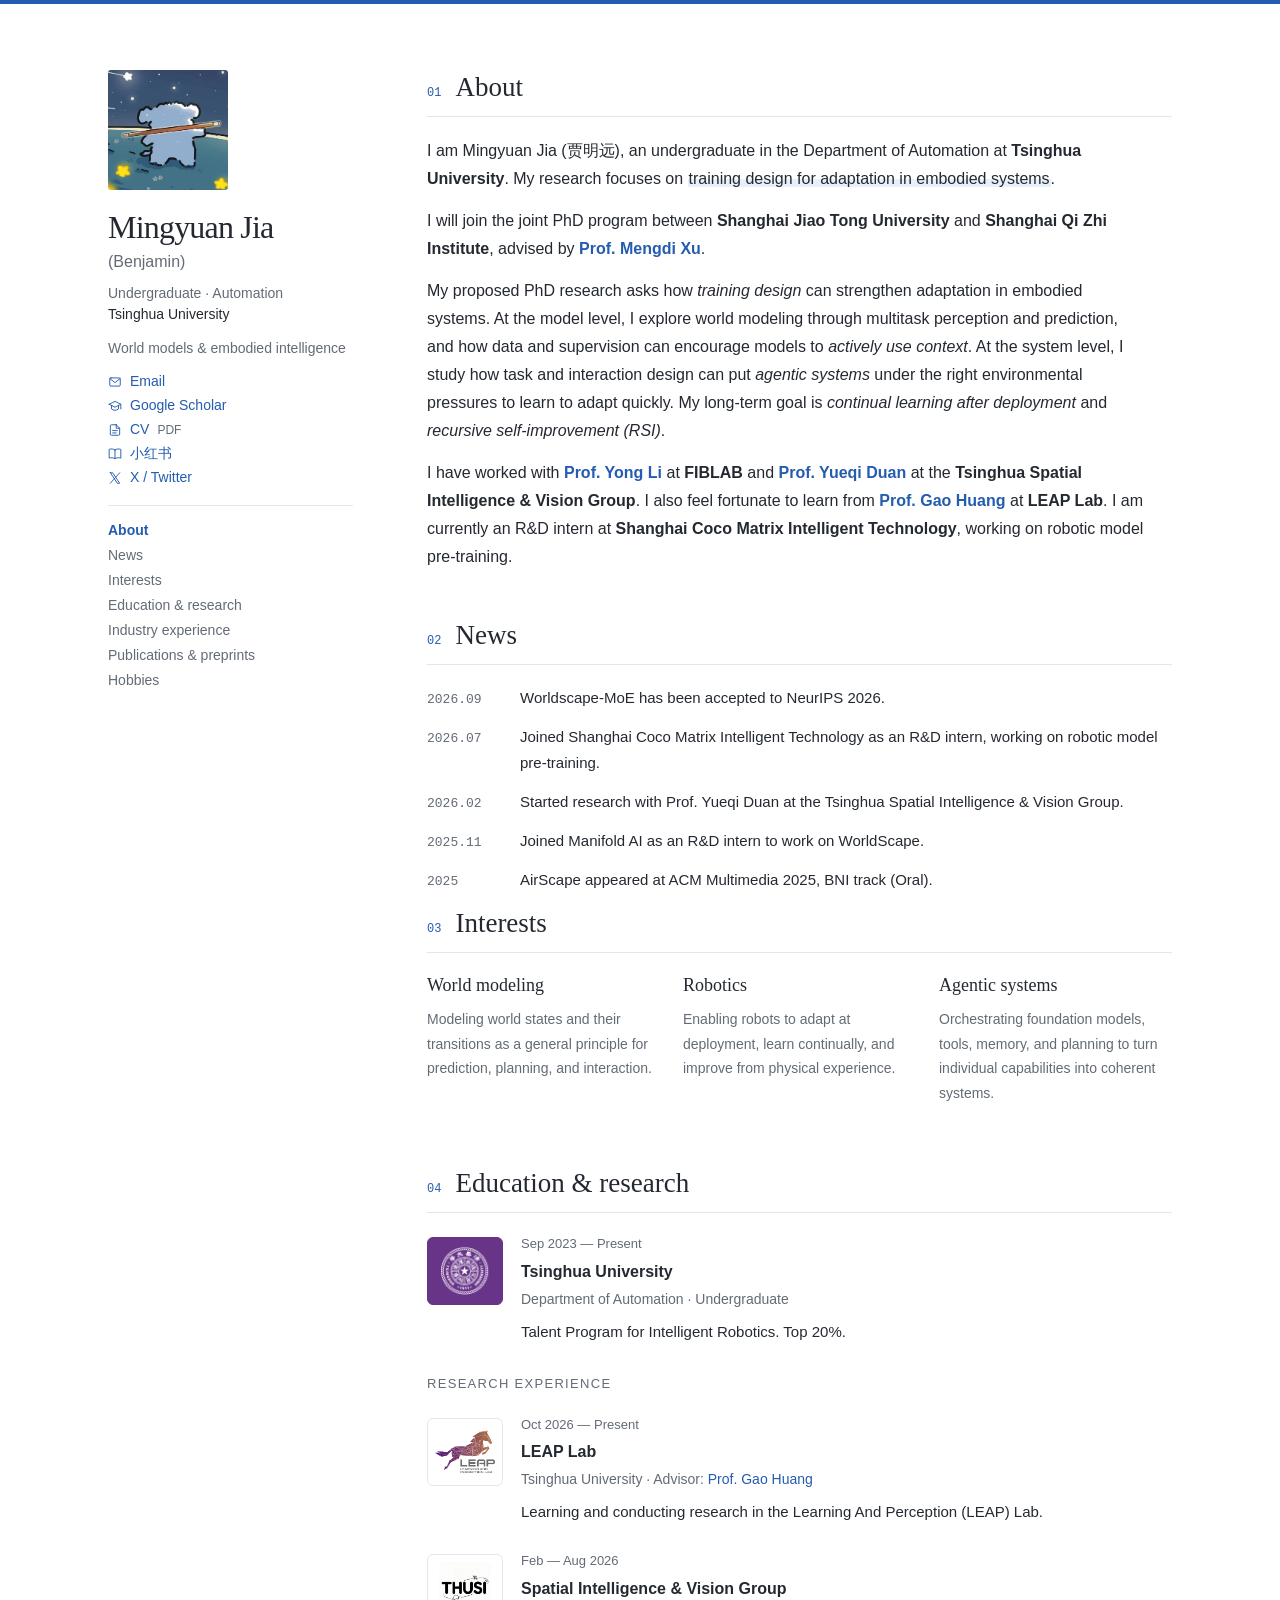
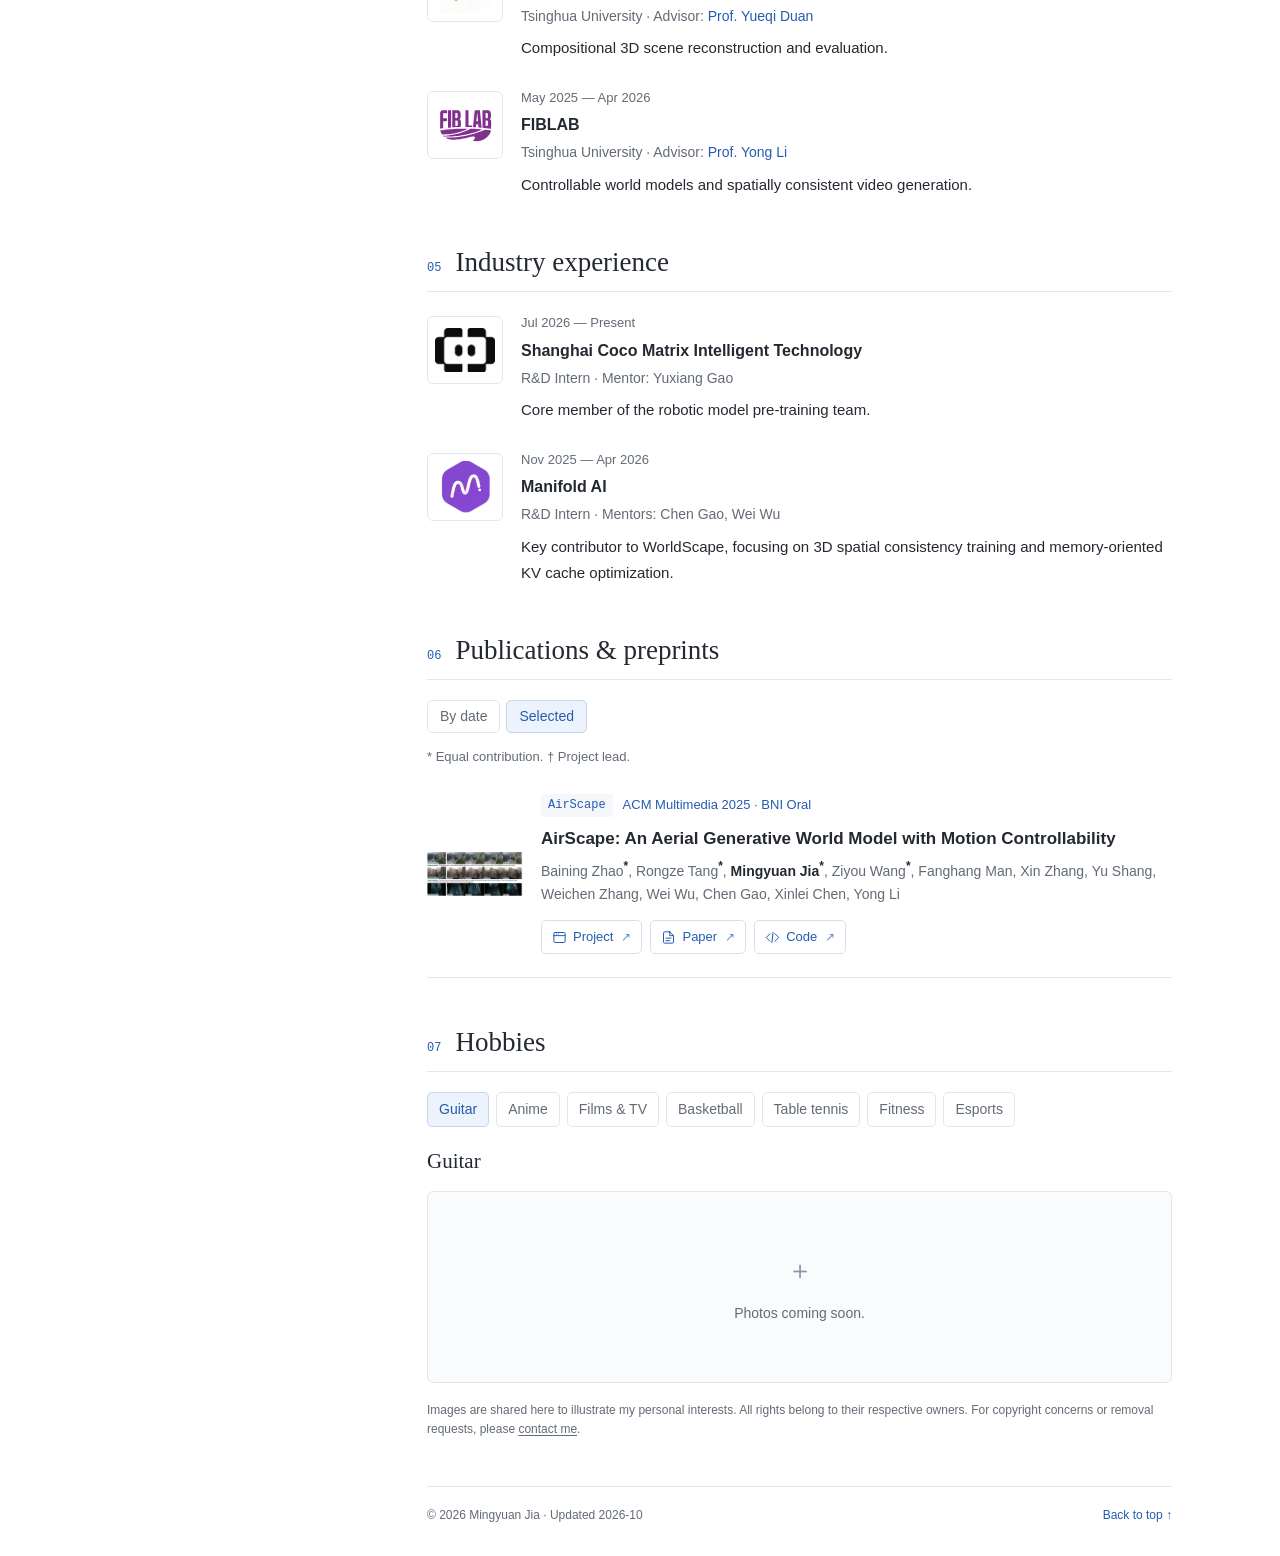
==== commit 15a7f602: "Frame research around training design for embodied adaptation" ====
--- a/index.html
+++ b/index.html
@@ -24,6 +24,6 @@
 <div class="contact"><a href="mailto:jmy23@mails.tsinghua.edu.cn"><svg class="contact-icon" viewBox="0 0 24 24" fill="none" stroke="currentColor" stroke-width="1.6" stroke-linecap="round" stroke-linejoin="round" aria-hidden="true" focusable="false"><rect x="3" y="5" width="18" height="14" rx="2"/><path d="m3 6 9 7 9-7"/></svg>Email</a><a href="https://scholar.google.com/citations?user=em5g4N8AAAAJ" target="_blank" rel="noopener noreferrer" title="Google Scholar ↗"><svg class="contact-icon" viewBox="0 0 24 24" fill="none" stroke="currentColor" stroke-width="1.6" stroke-linecap="round" stroke-linejoin="round" aria-hidden="true" focusable="false"><path d="m2 9 10-5 10 5-10 5-10-5Zm4 2v6c4 3 8 3 12 0v-6M22 9v8"/></svg>Google Scholar</a><a href="./assets/files/MingyuanJia-CV.pdf" target="_blank" rel="noopener noreferrer" title="CV · PDF ↗"><svg class="contact-icon" viewBox="0 0 24 24" fill="none" stroke="currentColor" stroke-width="1.6" stroke-linecap="round" stroke-linejoin="round" aria-hidden="true" focusable="false"><path d="M14 3H6a2 2 0 0 0-2 2v14a2 2 0 0 0 2 2h12a2 2 0 0 0 2-2V9l-6-6Zm0 0v6h6M8 13h8M8 17h6"/></svg>CV <span class="file-type">PDF</span></a><a href="https://www.xiaohongshu.com/user/profile/6916f0350000000032015033" target="_blank" rel="noopener noreferrer"><svg class="contact-icon" viewBox="0 0 24 24" fill="none" stroke="currentColor" stroke-width="1.6" stroke-linecap="round" stroke-linejoin="round" aria-hidden="true" focusable="false"><path d="M12 5C9 3 5 3 2 4v15c3-1 7-1 10 1 3-2 7-2 10-1V4c-3-1-7-1-10 1Zm0 0v15"/></svg>小红书</a><a href="https://x.com/nROweyUXqf3100" target="_blank" rel="noopener noreferrer"><svg class="contact-icon" viewBox="0 0 24 24" fill="none" stroke="currentColor" stroke-width="1.6" stroke-linecap="round" stroke-linejoin="round" aria-hidden="true" focusable="false"><path d="M4 3h4l12 18h-4L4 3Zm16 0L4 21"/></svg>X / Twitter</a></div>
 <nav class="nav" aria-label="Sections"><a href="#about">About</a><a href="#news">News</a><a href="#interests">Interests</a><a href="#education">Education & research</a><a href="#industry">Industry experience</a><a href="#publications">Publications & preprints</a><a href="#hobbies">Hobbies</a></nav>
 </aside>
-<main id="content"><section class="section about" id="about" aria-labelledby="heading-about"><div class="section-head"><span class="num" aria-hidden="true">01</span><h2 id="heading-about">About</h2></div><p>I am Mingyuan Jia (贾明远), an undergraduate in the Department of Automation at <strong class="about-institution">Tsinghua University</strong>. My research interests lie in <mark class="about-interest">adaptive robotic systems with strong world modeling</mark>.</p><p>I will join the joint PhD program between <strong class="about-institution">Shanghai Jiao Tong University</strong> and <strong class="about-institution">Shanghai Qi Zhi Institute</strong>, advised by <a class="about-person" href="https://www.mengdixu.me/" target="_blank" rel="noopener noreferrer">Prof. Mengdi Xu</a>.</p><p>My research aims to build <em class="about-idea">adaptive robotic systems</em> by combining <em class="about-idea">agentic orchestration</em> of robot foundation models, multimodal perception, and test-time adaptation algorithms. I prioritize the capabilities of the complete system, while treating strong models as essential building blocks. Starting from robots, my long-term goal is to develop general-purpose physical intelligence through <em class="about-idea">continual learning after deployment</em> and, ultimately, <em class="about-idea">recursive self-improvement (RSI)</em>.</p><p>I have worked with <a class="about-person" href="https://fi.ee.tsinghua.edu.cn/~liyong/" target="_blank" rel="noopener noreferrer">Prof. Yong Li</a> at <strong class="about-institution">FIBLAB</strong> and <a class="about-person" href="https://duanyueqi.github.io/" target="_blank" rel="noopener noreferrer">Prof. Yueqi Duan</a> at the <strong class="about-institution">Tsinghua Spatial Intelligence &amp; Vision Group</strong>. I also feel fortunate to learn from <a class="about-person" href="https://gaohuang-net.github.io/" target="_blank" rel="noopener noreferrer">Prof. Gao Huang</a> at <strong class="about-institution">LEAP Lab</strong>. I am currently an R&amp;D intern at <strong class="about-institution">Shanghai Coco Matrix Intelligent Technology</strong>, working on robotic model pre-training.</p></section><section class="section news" id="news" aria-labelledby="heading-news"><div class="section-head"><span class="num" aria-hidden="true">02</span><h2 id="heading-news">News</h2></div><ul class="news"><li><time>2026.09</time><p>Worldscape-MoE has been accepted to NeurIPS 2026.</p></li><li><time>2026.07</time><p>Joined Shanghai Coco Matrix Intelligent Technology as an R&amp;D intern, working on robotic model pre-training.</p></li><li><time>2026.02</time><p>Started research with Prof. Yueqi Duan at the Tsinghua Spatial Intelligence &amp; Vision Group.</p></li><li><time>2025.11</time><p>Joined Manifold AI as an R&amp;D intern to work on WorldScape.</p></li><li><time>2025</time><p>AirScape appeared at ACM Multimedia 2025, BNI track (Oral).</p></li></ul></section><section class="section interests" id="interests" aria-labelledby="heading-interests"><div class="section-head"><span class="num" aria-hidden="true">03</span><h2 id="heading-interests">Interests</h2></div><div class="interest-grid"><article><h3>World modeling</h3><p>Modeling world states and their transitions as a general principle for prediction, planning, and interaction.</p></article><article><h3>Robotics</h3><p>Enabling robots to adapt at deployment, learn continually, and improve from physical experience.</p></article><article><h3>Agentic systems</h3><p>Orchestrating foundation models, tools, memory, and planning to turn individual capabilities into coherent systems.</p></article></div></section><section class="section education" id="education" aria-labelledby="heading-education"><div class="section-head"><span class="num" aria-hidden="true">04</span><h2 id="heading-education">Education & research</h2></div><article class="entry"><a class="organization-logo organization-logo--tsinghua" href="https://www.tsinghua.edu.cn/" target="_blank" rel="noopener noreferrer" aria-label="Tsinghua University"><img src="./assets/organizations/tsinghua.png" alt="Tsinghua University logo" width="64" height="64"></a><div class="entry-details"><div class="date">Sep 2023 — Present</div><h3>Tsinghua University</h3><p class="subtitle">Department of Automation · Undergraduate</p><p>Talent Program for Intelligent Robotics. Top 20%.</p></div></article><h3 class="subheading">Research experience</h3><article class="entry"><a class="organization-logo" href="https://www.leaplab.ai/" target="_blank" rel="noopener noreferrer" aria-label="LEAP Lab"><img src="./assets/organizations/leaplab.png" alt="LEAP Lab logo" width="64" height="64"></a><div class="entry-details"><div class="date">Oct 2026 — Present</div><h3>LEAP Lab</h3><p class="subtitle">Tsinghua University · Advisor: <a href="https://gaohuang-net.github.io/" target="_blank" rel="noopener noreferrer">Prof. Gao Huang</a></p><p>Learning and conducting research in the Learning And Perception (LEAP) Lab.</p></div></article><article class="entry"><a class="organization-logo" href="https://github.com/THU-SI" target="_blank" rel="noopener noreferrer" aria-label="Spatial Intelligence &amp; Vision Group"><img src="./assets/organizations/thu-si.png" alt="Spatial Intelligence &amp; Vision Group logo" width="64" height="64"></a><div class="entry-details"><div class="date">Feb — Aug 2026</div><h3>Spatial Intelligence &amp; Vision Group</h3><p class="subtitle">Tsinghua University · Advisor: <a href="https://duanyueqi.github.io/" target="_blank" rel="noopener noreferrer">Prof. Yueqi Duan</a></p><p>Compositional 3D scene reconstruction and evaluation.</p></div></article><article class="entry"><a class="organization-logo" href="https://fi.ee.tsinghua.edu.cn/" target="_blank" rel="noopener noreferrer" aria-label="FIBLAB"><img src="./assets/organizations/fiblab.svg" alt="FIBLAB logo" width="64" height="64"></a><div class="entry-details"><div class="date">May 2025 — Apr 2026</div><h3>FIBLAB</h3><p class="subtitle">Tsinghua University · Advisor: <a href="https://fi.ee.tsinghua.edu.cn/~liyong/" target="_blank" rel="noopener noreferrer">Prof. Yong Li</a></p><p>Controllable world models and spatially consistent video generation.</p></div></article></section><section class="section industry" id="industry" aria-labelledby="heading-industry"><div class="section-head"><span class="num" aria-hidden="true">05</span><h2 id="heading-industry">Industry experience</h2></div><article class="entry"><a class="organization-logo" href="https://www.ccmtrx.com/" target="_blank" rel="noopener noreferrer" aria-label="Shanghai Coco Matrix Intelligent Technology"><img src="./assets/organizations/coco-matrix.png" alt="Shanghai Coco Matrix Intelligent Technology logo" width="64" height="64"></a><div class="entry-details"><div class="date">Jul 2026 — Present</div><h3>Shanghai Coco Matrix Intelligent Technology</h3><p class="subtitle">R&amp;D Intern · Mentor: Yuxiang Gao</p><p>Core member of the robotic model pre-training team.</p></div></article><article class="entry"><a class="organization-logo" href="https://manifoldai.cn/" target="_blank" rel="noopener noreferrer" aria-label="Manifold AI"><img src="./assets/organizations/manifold.png" alt="Manifold AI logo" width="64" height="64"></a><div class="entry-details"><div class="date">Nov 2025 — Apr 2026</div><h3>Manifold AI</h3><p class="subtitle">R&amp;D Intern · Mentors: Chen Gao, Wei Wu</p><p>Key contributor to WorldScape, focusing on 3D spatial consistency training and memory-oriented KV cache optimization.</p></div></article></section><section class="section publications" id="publications" aria-labelledby="heading-publications"><div class="section-head"><span class="num" aria-hidden="true">06</span><h2 id="heading-publications">Publications & preprints</h2></div><div class="publication-controls" role="group" aria-label="Publication view" hidden><button type="button" data-publication-view="date" aria-pressed="false">By date</button><button type="button" data-publication-view="selected" aria-pressed="false">Selected</button></div><p class="legend">* Equal contribution. † Project lead.</p><div class="publication-list" data-default-view="selected"><article class="paper" data-selected="false" data-selected-order="100"><a class="paper-figure" href="./assets/papers/bridgewam.webp" target="_blank" rel="noopener" aria-label="BridgeWAM · View figure"><img src="./assets/papers/bridgewam.webp" alt="BridgeWAM overview figure" width="1000" height="555" loading="lazy"></a><div class="paper-details"><div class="paper-top"><span class="paper-key">BridgeWAM</span><span class="venue">arXiv preprint · 2026</span></div><h3><a class="paper-title-link" href="https://bridgewam.github.io/Bridge-Wam-show/" target="_blank" rel="noopener noreferrer" aria-label="BridgeWAM: Bridging Video and Action Experts via Latent Bridge Queries (opens in a new tab)">BridgeWAM: Bridging Video and Action Experts via Latent Bridge Queries</a></h3><p class="authors">Jiaxin Fang, Ruitong Liu, Zeyu Lai, Xingyu Wang, <strong>Mingyuan Jia</strong>, Pingyue Sheng, Weikang Wan, Mengdi Xu, Yuxiang Gao</p><div class="paper-links"><a class="resource-link" href="https://bridgewam.github.io/Bridge-Wam-show/" target="_blank" rel="noopener noreferrer" aria-label="BridgeWAM · Project (opens in a new tab)"><svg class="contact-icon" viewBox="0 0 24 24" fill="none" stroke="currentColor" stroke-width="1.6" stroke-linecap="round" stroke-linejoin="round" aria-hidden="true" focusable="false"><rect x="3" y="4" width="18" height="16" rx="2"/><path d="M3 9h18M7 6.5h.01M10 6.5h.01"/></svg><span>Project</span><span class="external-mark" aria-hidden="true">↗</span></a><a class="resource-link" href="https://arxiv.org/abs/2610.14746" target="_blank" rel="noopener noreferrer" aria-label="BridgeWAM · Paper (opens in a new tab)"><svg class="contact-icon" viewBox="0 0 24 24" fill="none" stroke="currentColor" stroke-width="1.6" stroke-linecap="round" stroke-linejoin="round" aria-hidden="true" focusable="false"><path d="M14 3H6a2 2 0 0 0-2 2v14a2 2 0 0 0 2 2h12a2 2 0 0 0 2-2V9l-6-6Zm0 0v6h6M8 13h8M8 17h6"/></svg><span>Paper</span><span class="external-mark" aria-hidden="true">↗</span></a><a class="resource-link" href="https://github.com/jxfang04/BridgeWAM-code" target="_blank" rel="noopener noreferrer" aria-label="BridgeWAM · Code (opens in a new tab)"><svg class="contact-icon" viewBox="0 0 24 24" fill="none" stroke="currentColor" stroke-width="1.6" stroke-linecap="round" stroke-linejoin="round" aria-hidden="true" focusable="false"><path d="m8 6-6 6 6 6m8-12 6 6-6 6m-3-14-2 16"/></svg><span>Code</span><span class="external-mark" aria-hidden="true">↗</span></a></div></div></article><article class="paper" data-selected="false" data-selected-order="100"><a class="paper-figure" href="./assets/papers/vigar.webp" target="_blank" rel="noopener" aria-label="ViGAR · View figure"><img src="./assets/papers/vigar.webp" alt="ViGAR overview figure" width="1000" height="485" loading="lazy"></a><div class="paper-details"><div class="paper-top"><span class="paper-key">ViGAR</span><span class="venue">arXiv preprint · 2026</span></div><h3><a class="paper-title-link" href="https://dagroup-pku.github.io/ViGAR/" target="_blank" rel="noopener noreferrer" aria-label="Rethinking World-Action Model for Compositional and In-Context Robotic Manipulation (opens in a new tab)">Rethinking World-Action Model for Compositional and In-Context Robotic Manipulation</a></h3><p class="authors">Shukai Gong<sup class="author-marks" title="Equal contribution">*</sup>, Xuanran Zhai<sup class="author-marks" title="Equal contribution">*</sup>, Yintianrun Zhang<sup class="author-marks" title="Equal contribution">*</sup>, Ruopeng Cui, Ye Huang, Yiyang Fu, Dexuan Lyu, Chaojie Li, Xinyi Song, Peiwen Lin, Chuang Wang, <strong>Mingyuan Jia</strong>, Yufan Deng, Jiaxin Fang, Bo Liang, Jiaxin Li, Yuxiang Gao, Hao Liu, Daquan Zhou</p><div class="paper-links"><a class="resource-link" href="https://dagroup-pku.github.io/ViGAR/" target="_blank" rel="noopener noreferrer" aria-label="ViGAR · Project (opens in a new tab)"><svg class="contact-icon" viewBox="0 0 24 24" fill="none" stroke="currentColor" stroke-width="1.6" stroke-linecap="round" stroke-linejoin="round" aria-hidden="true" focusable="false"><rect x="3" y="4" width="18" height="16" rx="2"/><path d="M3 9h18M7 6.5h.01M10 6.5h.01"/></svg><span>Project</span><span class="external-mark" aria-hidden="true">↗</span></a><a class="resource-link" href="https://arxiv.org/abs/2610.02368" target="_blank" rel="noopener noreferrer" aria-label="ViGAR · Paper (opens in a new tab)"><svg class="contact-icon" viewBox="0 0 24 24" fill="none" stroke="currentColor" stroke-width="1.6" stroke-linecap="round" stroke-linejoin="round" aria-hidden="true" focusable="false"><path d="M14 3H6a2 2 0 0 0-2 2v14a2 2 0 0 0 2 2h12a2 2 0 0 0 2-2V9l-6-6Zm0 0v6h6M8 13h8M8 17h6"/></svg><span>Paper</span><span class="external-mark" aria-hidden="true">↗</span></a><a class="resource-link" href="https://github.com/DAGroup-PKU/ViGAR" target="_blank" rel="noopener noreferrer" aria-label="ViGAR · Code (opens in a new tab)"><svg class="contact-icon" viewBox="0 0 24 24" fill="none" stroke="currentColor" stroke-width="1.6" stroke-linecap="round" stroke-linejoin="round" aria-hidden="true" focusable="false"><path d="m8 6-6 6 6 6m8-12 6 6-6 6m-3-14-2 16"/></svg><span>Code</span><span class="external-mark" aria-hidden="true">↗</span></a></div></div></article><article class="paper" data-selected="false" data-selected-order="100"><a class="paper-figure" href="./assets/papers/psg-jepa.webp" target="_blank" rel="noopener" aria-label="PSG-JEPA · View figure"><img src="./assets/papers/psg-jepa.webp" alt="PSG-JEPA overview figure" width="599" height="766" loading="lazy"></a><div class="paper-details"><div class="paper-top"><span class="paper-key">PSG-JEPA</span><span class="venue">arXiv preprint · 2026</span></div><h3><a class="paper-title-link" href="https://haodong-yan.github.io/psg-jepa-project-page/" target="_blank" rel="noopener noreferrer" aria-label="Is Forward Prediction Enough? Physical State Grounding for JEPA World Models (opens in a new tab)">Is Forward Prediction Enough? Physical State Grounding for JEPA World Models</a></h3><p class="authors">Haodong Yan<sup class="author-marks" title="Project lead; Equal contribution">†*</sup>, Jiaguan Zhu<sup class="author-marks" title="Equal contribution">*</sup>, <strong>Mingyuan Jia</strong>, Ruiqing Yin, Junjie He, Zhide Zhong, Junfeng Li, Jinxuan Lu, Hengtao Li, Tianran Zhang, Jiayi Chen, Wenxuan Song, Wen Chen, Yuxiang Gao, Haoang Li</p><div class="paper-links"><a class="resource-link" href="https://haodong-yan.github.io/psg-jepa-project-page/" target="_blank" rel="noopener noreferrer" aria-label="PSG-JEPA · Project (opens in a new tab)"><svg class="contact-icon" viewBox="0 0 24 24" fill="none" stroke="currentColor" stroke-width="1.6" stroke-linecap="round" stroke-linejoin="round" aria-hidden="true" focusable="false"><rect x="3" y="4" width="18" height="16" rx="2"/><path d="M3 9h18M7 6.5h.01M10 6.5h.01"/></svg><span>Project</span><span class="external-mark" aria-hidden="true">↗</span></a><a class="resource-link" href="https://arxiv.org/abs/2608.06799" target="_blank" rel="noopener noreferrer" aria-label="PSG-JEPA · Paper (opens in a new tab)"><svg class="contact-icon" viewBox="0 0 24 24" fill="none" stroke="currentColor" stroke-width="1.6" stroke-linecap="round" stroke-linejoin="round" aria-hidden="true" focusable="false"><path d="M14 3H6a2 2 0 0 0-2 2v14a2 2 0 0 0 2 2h12a2 2 0 0 0 2-2V9l-6-6Zm0 0v6h6M8 13h8M8 17h6"/></svg><span>Paper</span><span class="external-mark" aria-hidden="true">↗</span></a><a class="resource-link" href="https://github.com/Haodong-Yan/PSG-JEPA" target="_blank" rel="noopener noreferrer" aria-label="PSG-JEPA · Code (opens in a new tab)"><svg class="contact-icon" viewBox="0 0 24 24" fill="none" stroke="currentColor" stroke-width="1.6" stroke-linecap="round" stroke-linejoin="round" aria-hidden="true" focusable="false"><path d="m8 6-6 6 6 6m8-12 6 6-6 6m-3-14-2 16"/></svg><span>Code</span><span class="external-mark" aria-hidden="true">↗</span></a></div></div></article><article class="paper" data-selected="false" data-selected-order="100"><a class="paper-figure" href="./assets/papers/worldscape-moe.webp" target="_blank" rel="noopener" aria-label="Worldscape-MoE · View figure"><img src="./assets/papers/worldscape-moe.webp" alt="Worldscape-MoE overview figure" width="1000" height="609" loading="lazy"></a><div class="paper-details"><div class="paper-top"><span class="paper-key">Worldscape-MoE</span><span class="venue">NeurIPS 2026</span></div><h3><a class="paper-title-link" href="https://worldscape-moe.com/" target="_blank" rel="noopener noreferrer" aria-label="Worldscape-MoE: A Unified Mixture-of-Experts World Model for Scalable Heterogeneous Action Control (opens in a new tab)">Worldscape-MoE: A Unified Mixture-of-Experts World Model for Scalable Heterogeneous Action Control</a></h3><p class="authors">Jianjie Fang<sup class="author-marks" title="Project lead; Equal contribution">†*</sup>, Yongyan Xu<sup class="author-marks" title="Equal contribution">*</sup>, Ziyou Wang<sup class="author-marks" title="Equal contribution">*</sup>, Chen Gao, Yuchao Huang, Zhaolu Wang, Rongze Tang, <strong>Mingyuan Jia</strong>, Baining Zhao, Weichen Zhang, Xin Zhang, Haisheng Su, Yu Shang, Wei Wu, Xinlei Chen, Yong Li</p><div class="paper-links"><a class="resource-link" href="https://worldscape-moe.com/" target="_blank" rel="noopener noreferrer" aria-label="Worldscape-MoE · Project (opens in a new tab)"><svg class="contact-icon" viewBox="0 0 24 24" fill="none" stroke="currentColor" stroke-width="1.6" stroke-linecap="round" stroke-linejoin="round" aria-hidden="true" focusable="false"><rect x="3" y="4" width="18" height="16" rx="2"/><path d="M3 9h18M7 6.5h.01M10 6.5h.01"/></svg><span>Project</span><span class="external-mark" aria-hidden="true">↗</span></a><a class="resource-link" href="https://arxiv.org/abs/2607.03964" target="_blank" rel="noopener noreferrer" aria-label="Worldscape-MoE · Paper (opens in a new tab)"><svg class="contact-icon" viewBox="0 0 24 24" fill="none" stroke="currentColor" stroke-width="1.6" stroke-linecap="round" stroke-linejoin="round" aria-hidden="true" focusable="false"><path d="M14 3H6a2 2 0 0 0-2 2v14a2 2 0 0 0 2 2h12a2 2 0 0 0 2-2V9l-6-6Zm0 0v6h6M8 13h8M8 17h6"/></svg><span>Paper</span><span class="external-mark" aria-hidden="true">↗</span></a><a class="resource-link" href="https://github.com/EmbodiedCity/Worldscape-MoE.code" target="_blank" rel="noopener noreferrer" aria-label="Worldscape-MoE · Code (opens in a new tab)"><svg class="contact-icon" viewBox="0 0 24 24" fill="none" stroke="currentColor" stroke-width="1.6" stroke-linecap="round" stroke-linejoin="round" aria-hidden="true" focusable="false"><path d="m8 6-6 6 6 6m8-12 6 6-6 6m-3-14-2 16"/></svg><span>Code</span><span class="external-mark" aria-hidden="true">↗</span></a></div></div></article><article class="paper" data-selected="false" data-selected-order="100"><a class="paper-figure" href="./assets/papers/replicateanyscene.webp" target="_blank" rel="noopener" aria-label="ReplicateAnyScene · View figure"><img src="./assets/papers/replicateanyscene.webp" alt="ReplicateAnyScene overview figure" width="938" height="535" loading="lazy"></a><div class="paper-details"><div class="paper-top"><span class="paper-key">ReplicateAnyScene</span><span class="venue">arXiv preprint · 2026</span></div><h3><a class="paper-title-link" href="https://xiac20.github.io/ReplicateAnyScene/" target="_blank" rel="noopener noreferrer" aria-label="ReplicateAnyScene: Zero-Shot Video-to-3D Composition via Textual-Visual-Spatial Alignment (opens in a new tab)">ReplicateAnyScene: Zero-Shot Video-to-3D Composition via Textual-Visual-Spatial Alignment</a></h3><p class="authors">Mingyu Dong<sup class="author-marks" title="Equal contribution">*</sup>, Chong Xia<sup class="author-marks" title="Equal contribution">*</sup>, <strong>Mingyuan Jia</strong>, Weichen Lyu, Long Xu, Zheng Zhu, Yueqi Duan</p><div class="paper-links"><a class="resource-link" href="https://xiac20.github.io/ReplicateAnyScene/" target="_blank" rel="noopener noreferrer" aria-label="ReplicateAnyScene · Project (opens in a new tab)"><svg class="contact-icon" viewBox="0 0 24 24" fill="none" stroke="currentColor" stroke-width="1.6" stroke-linecap="round" stroke-linejoin="round" aria-hidden="true" focusable="false"><rect x="3" y="4" width="18" height="16" rx="2"/><path d="M3 9h18M7 6.5h.01M10 6.5h.01"/></svg><span>Project</span><span class="external-mark" aria-hidden="true">↗</span></a><a class="resource-link" href="https://arxiv.org/abs/2604.10789" target="_blank" rel="noopener noreferrer" aria-label="ReplicateAnyScene · Paper (opens in a new tab)"><svg class="contact-icon" viewBox="0 0 24 24" fill="none" stroke="currentColor" stroke-width="1.6" stroke-linecap="round" stroke-linejoin="round" aria-hidden="true" focusable="false"><path d="M14 3H6a2 2 0 0 0-2 2v14a2 2 0 0 0 2 2h12a2 2 0 0 0 2-2V9l-6-6Zm0 0v6h6M8 13h8M8 17h6"/></svg><span>Paper</span><span class="external-mark" aria-hidden="true">↗</span></a><a class="resource-link" href="https://github.com/xiac20/ReplicateAnyScene" target="_blank" rel="noopener noreferrer" aria-label="ReplicateAnyScene · Code (opens in a new tab)"><svg class="contact-icon" viewBox="0 0 24 24" fill="none" stroke="currentColor" stroke-width="1.6" stroke-linecap="round" stroke-linejoin="round" aria-hidden="true" focusable="false"><path d="m8 6-6 6 6 6m8-12 6 6-6 6m-3-14-2 16"/></svg><span>Code</span><span class="external-mark" aria-hidden="true">↗</span></a></div></div></article><article class="paper" data-selected="true" data-selected-order="1"><a class="paper-figure" href="./assets/papers/airscape.webp" target="_blank" rel="noopener" aria-label="AirScape · View figure"><img src="./assets/papers/airscape.webp" alt="AirScape overview figure" width="1000" height="452" loading="lazy"></a><div class="paper-details"><div class="paper-top"><span class="paper-key">AirScape</span><span class="venue">ACM Multimedia 2025 · BNI Oral</span></div><h3><a class="paper-title-link" href="https://embodiedcity.github.io/AirScape/" target="_blank" rel="noopener noreferrer" aria-label="AirScape: An Aerial Generative World Model with Motion Controllability (opens in a new tab)">AirScape: An Aerial Generative World Model with Motion Controllability</a></h3><p class="authors">Baining Zhao<sup class="author-marks" title="Equal contribution">*</sup>, Rongze Tang<sup class="author-marks" title="Equal contribution">*</sup>, <strong>Mingyuan Jia</strong><sup class="author-marks" title="Equal contribution">*</sup>, Ziyou Wang<sup class="author-marks" title="Equal contribution">*</sup>, Fanghang Man, Xin Zhang, Yu Shang, Weichen Zhang, Wei Wu, Chen Gao, Xinlei Chen, Yong Li</p><div class="paper-links"><a class="resource-link" href="https://embodiedcity.github.io/AirScape/" target="_blank" rel="noopener noreferrer" aria-label="AirScape · Project (opens in a new tab)"><svg class="contact-icon" viewBox="0 0 24 24" fill="none" stroke="currentColor" stroke-width="1.6" stroke-linecap="round" stroke-linejoin="round" aria-hidden="true" focusable="false"><rect x="3" y="4" width="18" height="16" rx="2"/><path d="M3 9h18M7 6.5h.01M10 6.5h.01"/></svg><span>Project</span><span class="external-mark" aria-hidden="true">↗</span></a><a class="resource-link" href="https://arxiv.org/abs/2507.08885" target="_blank" rel="noopener noreferrer" aria-label="AirScape · Paper (opens in a new tab)"><svg class="contact-icon" viewBox="0 0 24 24" fill="none" stroke="currentColor" stroke-width="1.6" stroke-linecap="round" stroke-linejoin="round" aria-hidden="true" focusable="false"><path d="M14 3H6a2 2 0 0 0-2 2v14a2 2 0 0 0 2 2h12a2 2 0 0 0 2-2V9l-6-6Zm0 0v6h6M8 13h8M8 17h6"/></svg><span>Paper</span><span class="external-mark" aria-hidden="true">↗</span></a><a class="resource-link" href="https://github.com/EmbodiedCity/AirScape.code" target="_blank" rel="noopener noreferrer" aria-label="AirScape · Code (opens in a new tab)"><svg class="contact-icon" viewBox="0 0 24 24" fill="none" stroke="currentColor" stroke-width="1.6" stroke-linecap="round" stroke-linejoin="round" aria-hidden="true" focusable="false"><path d="m8 6-6 6 6 6m8-12 6 6-6 6m-3-14-2 16"/></svg><span>Code</span><span class="external-mark" aria-hidden="true">↗</span></a></div></div></article></div><p class="publication-empty" hidden>No selected publications yet.</p></section><section class="section hobbies" id="hobbies" aria-labelledby="heading-hobbies"><div class="section-head"><span class="num" aria-hidden="true">07</span><h2 id="heading-hobbies">Hobbies</h2></div><div class="hobby-tabs" role="tablist" aria-label="Hobbies"><button type="button" role="tab" id="hobby-tab-guitar" aria-controls="hobby-panel-guitar" aria-selected="true" tabindex="0">Guitar</button><button type="button" role="tab" id="hobby-tab-anime" aria-controls="hobby-panel-anime" aria-selected="false" tabindex="-1">Anime</button><button type="button" role="tab" id="hobby-tab-film-tv" aria-controls="hobby-panel-film-tv" aria-selected="false" tabindex="-1">Films &amp; TV</button><button type="button" role="tab" id="hobby-tab-basketball" aria-controls="hobby-panel-basketball" aria-selected="false" tabindex="-1">Basketball</button><button type="button" role="tab" id="hobby-tab-table-tennis" aria-controls="hobby-panel-table-tennis" aria-selected="false" tabindex="-1">Table tennis</button><button type="button" role="tab" id="hobby-tab-fitness" aria-controls="hobby-panel-fitness" aria-selected="false" tabindex="-1">Fitness</button><button type="button" role="tab" id="hobby-tab-esports" aria-controls="hobby-panel-esports" aria-selected="false" tabindex="-1">Esports</button></div><div class="hobby-panel" role="tabpanel" id="hobby-panel-guitar" aria-labelledby="hobby-tab-guitar" tabindex="0"><h3>Guitar</h3><div class="hobby-stage"><div class="hobby-empty"><span aria-hidden="true">＋</span><p>Photos coming soon.</p></div><div class="hobby-pagination"><button type="button" data-step="-1" aria-label="Previous photo" disabled>‹</button><span class="hobby-count" role="status" aria-live="polite">0 / 0</span><button type="button" data-step="1" aria-label="Next photo" disabled>›</button></div></div></div><div class="hobby-panel" role="tabpanel" id="hobby-panel-anime" aria-labelledby="hobby-tab-anime" tabindex="0" hidden><h3>Anime</h3><div class="hobby-stage"><figure class="hobby-slide"><img src="./assets/hobbies/bocchi-the-rock.png" alt="Bocchi the Rock! band members" loading="lazy"></figure><figure class="hobby-slide" hidden><img src="./assets/hobbies/sword-art-online.png" alt="Sword Art Online artwork" loading="lazy"></figure><div class="hobby-pagination"><button type="button" data-step="-1" aria-label="Previous photo" disabled>‹</button><span class="hobby-count" role="status" aria-live="polite">1 / 2</span><button type="button" data-step="1" aria-label="Next photo" disabled>›</button></div></div></div><div class="hobby-panel" role="tabpanel" id="hobby-panel-film-tv" aria-labelledby="hobby-tab-film-tv" tabindex="0" hidden><h3>Films &amp; TV</h3><div class="hobby-stage"><figure class="hobby-slide"><img src="./assets/hobbies/person-of-interest.png" alt="Person of Interest cast poster" loading="lazy"></figure><figure class="hobby-slide" hidden><img src="./assets/hobbies/interstellar.png" alt="Interstellar astronaut on an icy planet" loading="lazy"></figure><div class="hobby-pagination"><button type="button" data-step="-1" aria-label="Previous photo" disabled>‹</button><span class="hobby-count" role="status" aria-live="polite">1 / 2</span><button type="button" data-step="1" aria-label="Next photo" disabled>›</button></div></div></div><div class="hobby-panel" role="tabpanel" id="hobby-panel-basketball" aria-labelledby="hobby-tab-basketball" tabindex="0" hidden><h3>Basketball</h3><div class="hobby-stage"><div class="hobby-empty"><span aria-hidden="true">＋</span><p>Photos coming soon.</p></div><div class="hobby-pagination"><button type="button" data-step="-1" aria-label="Previous photo" disabled>‹</button><span class="hobby-count" role="status" aria-live="polite">0 / 0</span><button type="button" data-step="1" aria-label="Next photo" disabled>›</button></div></div></div><div class="hobby-panel" role="tabpanel" id="hobby-panel-table-tennis" aria-labelledby="hobby-tab-table-tennis" tabindex="0" hidden><h3>Table tennis</h3><div class="hobby-stage"><div class="hobby-empty"><span aria-hidden="true">＋</span><p>Photos coming soon.</p></div><div class="hobby-pagination"><button type="button" data-step="-1" aria-label="Previous photo" disabled>‹</button><span class="hobby-count" role="status" aria-live="polite">0 / 0</span><button type="button" data-step="1" aria-label="Next photo" disabled>›</button></div></div></div><div class="hobby-panel" role="tabpanel" id="hobby-panel-fitness" aria-labelledby="hobby-tab-fitness" tabindex="0" hidden><h3>Fitness</h3><div class="hobby-stage"><div class="hobby-empty"><span aria-hidden="true">＋</span><p>Photos coming soon.</p></div><div class="hobby-pagination"><button type="button" data-step="-1" aria-label="Previous photo" disabled>‹</button><span class="hobby-count" role="status" aria-live="polite">0 / 0</span><button type="button" data-step="1" aria-label="Next photo" disabled>›</button></div></div></div><div class="hobby-panel" role="tabpanel" id="hobby-panel-esports" aria-labelledby="hobby-tab-esports" tabindex="0" hidden><h3>Esports</h3><div class="hobby-stage"><figure class="hobby-slide"><img src="./assets/hobbies/valorant.png" alt="VALORANT Viper artwork" loading="lazy"></figure><figure class="hobby-slide" hidden><img src="./assets/hobbies/league-of-legends.png" alt="League of Legends character artwork" loading="lazy"></figure><figure class="hobby-slide" hidden><img src="./assets/hobbies/wuthering-waves.png" alt="Wuthering Waves artwork" loading="lazy"></figure><div class="hobby-pagination"><button type="button" data-step="-1" aria-label="Previous photo" disabled>‹</button><span class="hobby-count" role="status" aria-live="polite">1 / 3</span><button type="button" data-step="1" aria-label="Next photo" disabled>›</button></div></div></div><p class="hobby-notice">Images are shared here to illustrate my personal interests. All rights belong to their respective owners. For copyright concerns or removal requests, please <a href="mailto:jmy23@mails.tsinghua.edu.cn">contact me</a>.</p></section>
+<main id="content"><section class="section about" id="about" aria-labelledby="heading-about"><div class="section-head"><span class="num" aria-hidden="true">01</span><h2 id="heading-about">About</h2></div><p>I am Mingyuan Jia (贾明远), an undergraduate in the Department of Automation at <strong class="about-institution">Tsinghua University</strong>. My research focuses on <mark class="about-interest">training design for adaptation in embodied systems</mark>.</p><p>I will join the joint PhD program between <strong class="about-institution">Shanghai Jiao Tong University</strong> and <strong class="about-institution">Shanghai Qi Zhi Institute</strong>, advised by <a class="about-person" href="https://www.mengdixu.me/" target="_blank" rel="noopener noreferrer">Prof. Mengdi Xu</a>.</p><p>My proposed PhD research asks how <em class="about-idea">training design</em> can strengthen adaptation in embodied systems. At the model level, I explore world modeling through multitask perception and prediction, and how data and supervision can encourage models to <em class="about-idea">actively use context</em>. At the system level, I study how task and interaction design can put <em class="about-idea">agentic systems</em> under the right environmental pressures to learn to adapt quickly. My long-term goal is <em class="about-idea">continual learning after deployment</em> and <em class="about-idea">recursive self-improvement (RSI)</em>.</p><p>I have worked with <a class="about-person" href="https://fi.ee.tsinghua.edu.cn/~liyong/" target="_blank" rel="noopener noreferrer">Prof. Yong Li</a> at <strong class="about-institution">FIBLAB</strong> and <a class="about-person" href="https://duanyueqi.github.io/" target="_blank" rel="noopener noreferrer">Prof. Yueqi Duan</a> at the <strong class="about-institution">Tsinghua Spatial Intelligence &amp; Vision Group</strong>. I also feel fortunate to learn from <a class="about-person" href="https://gaohuang-net.github.io/" target="_blank" rel="noopener noreferrer">Prof. Gao Huang</a> at <strong class="about-institution">LEAP Lab</strong>. I am currently an R&amp;D intern at <strong class="about-institution">Shanghai Coco Matrix Intelligent Technology</strong>, working on robotic model pre-training.</p></section><section class="section news" id="news" aria-labelledby="heading-news"><div class="section-head"><span class="num" aria-hidden="true">02</span><h2 id="heading-news">News</h2></div><ul class="news"><li><time>2026.09</time><p>Worldscape-MoE has been accepted to NeurIPS 2026.</p></li><li><time>2026.07</time><p>Joined Shanghai Coco Matrix Intelligent Technology as an R&amp;D intern, working on robotic model pre-training.</p></li><li><time>2026.02</time><p>Started research with Prof. Yueqi Duan at the Tsinghua Spatial Intelligence &amp; Vision Group.</p></li><li><time>2025.11</time><p>Joined Manifold AI as an R&amp;D intern to work on WorldScape.</p></li><li><time>2025</time><p>AirScape appeared at ACM Multimedia 2025, BNI track (Oral).</p></li></ul></section><section class="section interests" id="interests" aria-labelledby="heading-interests"><div class="section-head"><span class="num" aria-hidden="true">03</span><h2 id="heading-interests">Interests</h2></div><div class="interest-grid"><article><h3>World modeling</h3><p>Modeling world states and their transitions as a general principle for prediction, planning, and interaction.</p></article><article><h3>Robotics</h3><p>Enabling robots to adapt at deployment, learn continually, and improve from physical experience.</p></article><article><h3>Agentic systems</h3><p>Orchestrating foundation models, tools, memory, and planning to turn individual capabilities into coherent systems.</p></article></div></section><section class="section education" id="education" aria-labelledby="heading-education"><div class="section-head"><span class="num" aria-hidden="true">04</span><h2 id="heading-education">Education & research</h2></div><article class="entry"><a class="organization-logo organization-logo--tsinghua" href="https://www.tsinghua.edu.cn/" target="_blank" rel="noopener noreferrer" aria-label="Tsinghua University"><img src="./assets/organizations/tsinghua.png" alt="Tsinghua University logo" width="64" height="64"></a><div class="entry-details"><div class="date">Sep 2023 — Present</div><h3>Tsinghua University</h3><p class="subtitle">Department of Automation · Undergraduate</p><p>Talent Program for Intelligent Robotics. Top 20%.</p></div></article><h3 class="subheading">Research experience</h3><article class="entry"><a class="organization-logo" href="https://www.leaplab.ai/" target="_blank" rel="noopener noreferrer" aria-label="LEAP Lab"><img src="./assets/organizations/leaplab.png" alt="LEAP Lab logo" width="64" height="64"></a><div class="entry-details"><div class="date">Oct 2026 — Present</div><h3>LEAP Lab</h3><p class="subtitle">Tsinghua University · Advisor: <a href="https://gaohuang-net.github.io/" target="_blank" rel="noopener noreferrer">Prof. Gao Huang</a></p><p>Learning and conducting research in the Learning And Perception (LEAP) Lab.</p></div></article><article class="entry"><a class="organization-logo" href="https://github.com/THU-SI" target="_blank" rel="noopener noreferrer" aria-label="Spatial Intelligence &amp; Vision Group"><img src="./assets/organizations/thu-si.png" alt="Spatial Intelligence &amp; Vision Group logo" width="64" height="64"></a><div class="entry-details"><div class="date">Feb — Aug 2026</div><h3>Spatial Intelligence &amp; Vision Group</h3><p class="subtitle">Tsinghua University · Advisor: <a href="https://duanyueqi.github.io/" target="_blank" rel="noopener noreferrer">Prof. Yueqi Duan</a></p><p>Compositional 3D scene reconstruction and evaluation.</p></div></article><article class="entry"><a class="organization-logo" href="https://fi.ee.tsinghua.edu.cn/" target="_blank" rel="noopener noreferrer" aria-label="FIBLAB"><img src="./assets/organizations/fiblab.svg" alt="FIBLAB logo" width="64" height="64"></a><div class="entry-details"><div class="date">May 2025 — Apr 2026</div><h3>FIBLAB</h3><p class="subtitle">Tsinghua University · Advisor: <a href="https://fi.ee.tsinghua.edu.cn/~liyong/" target="_blank" rel="noopener noreferrer">Prof. Yong Li</a></p><p>Controllable world models and spatially consistent video generation.</p></div></article></section><section class="section industry" id="industry" aria-labelledby="heading-industry"><div class="section-head"><span class="num" aria-hidden="true">05</span><h2 id="heading-industry">Industry experience</h2></div><article class="entry"><a class="organization-logo" href="https://www.ccmtrx.com/" target="_blank" rel="noopener noreferrer" aria-label="Shanghai Coco Matrix Intelligent Technology"><img src="./assets/organizations/coco-matrix.png" alt="Shanghai Coco Matrix Intelligent Technology logo" width="64" height="64"></a><div class="entry-details"><div class="date">Jul 2026 — Present</div><h3>Shanghai Coco Matrix Intelligent Technology</h3><p class="subtitle">R&amp;D Intern · Mentor: Yuxiang Gao</p><p>Core member of the robotic model pre-training team.</p></div></article><article class="entry"><a class="organization-logo" href="https://manifoldai.cn/" target="_blank" rel="noopener noreferrer" aria-label="Manifold AI"><img src="./assets/organizations/manifold.png" alt="Manifold AI logo" width="64" height="64"></a><div class="entry-details"><div class="date">Nov 2025 — Apr 2026</div><h3>Manifold AI</h3><p class="subtitle">R&amp;D Intern · Mentors: Chen Gao, Wei Wu</p><p>Key contributor to WorldScape, focusing on 3D spatial consistency training and memory-oriented KV cache optimization.</p></div></article></section><section class="section publications" id="publications" aria-labelledby="heading-publications"><div class="section-head"><span class="num" aria-hidden="true">06</span><h2 id="heading-publications">Publications & preprints</h2></div><div class="publication-controls" role="group" aria-label="Publication view" hidden><button type="button" data-publication-view="date" aria-pressed="false">By date</button><button type="button" data-publication-view="selected" aria-pressed="false">Selected</button></div><p class="legend">* Equal contribution. † Project lead.</p><div class="publication-list" data-default-view="selected"><article class="paper" data-selected="false" data-selected-order="100"><a class="paper-figure" href="./assets/papers/bridgewam.webp" target="_blank" rel="noopener" aria-label="BridgeWAM · View figure"><img src="./assets/papers/bridgewam.webp" alt="BridgeWAM overview figure" width="1000" height="555" loading="lazy"></a><div class="paper-details"><div class="paper-top"><span class="paper-key">BridgeWAM</span><span class="venue">arXiv preprint · 2026</span></div><h3><a class="paper-title-link" href="https://bridgewam.github.io/Bridge-Wam-show/" target="_blank" rel="noopener noreferrer" aria-label="BridgeWAM: Bridging Video and Action Experts via Latent Bridge Queries (opens in a new tab)">BridgeWAM: Bridging Video and Action Experts via Latent Bridge Queries</a></h3><p class="authors">Jiaxin Fang, Ruitong Liu, Zeyu Lai, Xingyu Wang, <strong>Mingyuan Jia</strong>, Pingyue Sheng, Weikang Wan, Mengdi Xu, Yuxiang Gao</p><div class="paper-links"><a class="resource-link" href="https://bridgewam.github.io/Bridge-Wam-show/" target="_blank" rel="noopener noreferrer" aria-label="BridgeWAM · Project (opens in a new tab)"><svg class="contact-icon" viewBox="0 0 24 24" fill="none" stroke="currentColor" stroke-width="1.6" stroke-linecap="round" stroke-linejoin="round" aria-hidden="true" focusable="false"><rect x="3" y="4" width="18" height="16" rx="2"/><path d="M3 9h18M7 6.5h.01M10 6.5h.01"/></svg><span>Project</span><span class="external-mark" aria-hidden="true">↗</span></a><a class="resource-link" href="https://arxiv.org/abs/2610.14746" target="_blank" rel="noopener noreferrer" aria-label="BridgeWAM · Paper (opens in a new tab)"><svg class="contact-icon" viewBox="0 0 24 24" fill="none" stroke="currentColor" stroke-width="1.6" stroke-linecap="round" stroke-linejoin="round" aria-hidden="true" focusable="false"><path d="M14 3H6a2 2 0 0 0-2 2v14a2 2 0 0 0 2 2h12a2 2 0 0 0 2-2V9l-6-6Zm0 0v6h6M8 13h8M8 17h6"/></svg><span>Paper</span><span class="external-mark" aria-hidden="true">↗</span></a><a class="resource-link" href="https://github.com/jxfang04/BridgeWAM-code" target="_blank" rel="noopener noreferrer" aria-label="BridgeWAM · Code (opens in a new tab)"><svg class="contact-icon" viewBox="0 0 24 24" fill="none" stroke="currentColor" stroke-width="1.6" stroke-linecap="round" stroke-linejoin="round" aria-hidden="true" focusable="false"><path d="m8 6-6 6 6 6m8-12 6 6-6 6m-3-14-2 16"/></svg><span>Code</span><span class="external-mark" aria-hidden="true">↗</span></a></div></div></article><article class="paper" data-selected="false" data-selected-order="100"><a class="paper-figure" href="./assets/papers/vigar.webp" target="_blank" rel="noopener" aria-label="ViGAR · View figure"><img src="./assets/papers/vigar.webp" alt="ViGAR overview figure" width="1000" height="485" loading="lazy"></a><div class="paper-details"><div class="paper-top"><span class="paper-key">ViGAR</span><span class="venue">arXiv preprint · 2026</span></div><h3><a class="paper-title-link" href="https://dagroup-pku.github.io/ViGAR/" target="_blank" rel="noopener noreferrer" aria-label="Rethinking World-Action Model for Compositional and In-Context Robotic Manipulation (opens in a new tab)">Rethinking World-Action Model for Compositional and In-Context Robotic Manipulation</a></h3><p class="authors">Shukai Gong<sup class="author-marks" title="Equal contribution">*</sup>, Xuanran Zhai<sup class="author-marks" title="Equal contribution">*</sup>, Yintianrun Zhang<sup class="author-marks" title="Equal contribution">*</sup>, Ruopeng Cui, Ye Huang, Yiyang Fu, Dexuan Lyu, Chaojie Li, Xinyi Song, Peiwen Lin, Chuang Wang, <strong>Mingyuan Jia</strong>, Yufan Deng, Jiaxin Fang, Bo Liang, Jiaxin Li, Yuxiang Gao, Hao Liu, Daquan Zhou</p><div class="paper-links"><a class="resource-link" href="https://dagroup-pku.github.io/ViGAR/" target="_blank" rel="noopener noreferrer" aria-label="ViGAR · Project (opens in a new tab)"><svg class="contact-icon" viewBox="0 0 24 24" fill="none" stroke="currentColor" stroke-width="1.6" stroke-linecap="round" stroke-linejoin="round" aria-hidden="true" focusable="false"><rect x="3" y="4" width="18" height="16" rx="2"/><path d="M3 9h18M7 6.5h.01M10 6.5h.01"/></svg><span>Project</span><span class="external-mark" aria-hidden="true">↗</span></a><a class="resource-link" href="https://arxiv.org/abs/2610.02368" target="_blank" rel="noopener noreferrer" aria-label="ViGAR · Paper (opens in a new tab)"><svg class="contact-icon" viewBox="0 0 24 24" fill="none" stroke="currentColor" stroke-width="1.6" stroke-linecap="round" stroke-linejoin="round" aria-hidden="true" focusable="false"><path d="M14 3H6a2 2 0 0 0-2 2v14a2 2 0 0 0 2 2h12a2 2 0 0 0 2-2V9l-6-6Zm0 0v6h6M8 13h8M8 17h6"/></svg><span>Paper</span><span class="external-mark" aria-hidden="true">↗</span></a><a class="resource-link" href="https://github.com/DAGroup-PKU/ViGAR" target="_blank" rel="noopener noreferrer" aria-label="ViGAR · Code (opens in a new tab)"><svg class="contact-icon" viewBox="0 0 24 24" fill="none" stroke="currentColor" stroke-width="1.6" stroke-linecap="round" stroke-linejoin="round" aria-hidden="true" focusable="false"><path d="m8 6-6 6 6 6m8-12 6 6-6 6m-3-14-2 16"/></svg><span>Code</span><span class="external-mark" aria-hidden="true">↗</span></a></div></div></article><article class="paper" data-selected="false" data-selected-order="100"><a class="paper-figure" href="./assets/papers/psg-jepa.webp" target="_blank" rel="noopener" aria-label="PSG-JEPA · View figure"><img src="./assets/papers/psg-jepa.webp" alt="PSG-JEPA overview figure" width="599" height="766" loading="lazy"></a><div class="paper-details"><div class="paper-top"><span class="paper-key">PSG-JEPA</span><span class="venue">arXiv preprint · 2026</span></div><h3><a class="paper-title-link" href="https://haodong-yan.github.io/psg-jepa-project-page/" target="_blank" rel="noopener noreferrer" aria-label="Is Forward Prediction Enough? Physical State Grounding for JEPA World Models (opens in a new tab)">Is Forward Prediction Enough? Physical State Grounding for JEPA World Models</a></h3><p class="authors">Haodong Yan<sup class="author-marks" title="Project lead; Equal contribution">†*</sup>, Jiaguan Zhu<sup class="author-marks" title="Equal contribution">*</sup>, <strong>Mingyuan Jia</strong>, Ruiqing Yin, Junjie He, Zhide Zhong, Junfeng Li, Jinxuan Lu, Hengtao Li, Tianran Zhang, Jiayi Chen, Wenxuan Song, Wen Chen, Yuxiang Gao, Haoang Li</p><div class="paper-links"><a class="resource-link" href="https://haodong-yan.github.io/psg-jepa-project-page/" target="_blank" rel="noopener noreferrer" aria-label="PSG-JEPA · Project (opens in a new tab)"><svg class="contact-icon" viewBox="0 0 24 24" fill="none" stroke="currentColor" stroke-width="1.6" stroke-linecap="round" stroke-linejoin="round" aria-hidden="true" focusable="false"><rect x="3" y="4" width="18" height="16" rx="2"/><path d="M3 9h18M7 6.5h.01M10 6.5h.01"/></svg><span>Project</span><span class="external-mark" aria-hidden="true">↗</span></a><a class="resource-link" href="https://arxiv.org/abs/2608.06799" target="_blank" rel="noopener noreferrer" aria-label="PSG-JEPA · Paper (opens in a new tab)"><svg class="contact-icon" viewBox="0 0 24 24" fill="none" stroke="currentColor" stroke-width="1.6" stroke-linecap="round" stroke-linejoin="round" aria-hidden="true" focusable="false"><path d="M14 3H6a2 2 0 0 0-2 2v14a2 2 0 0 0 2 2h12a2 2 0 0 0 2-2V9l-6-6Zm0 0v6h6M8 13h8M8 17h6"/></svg><span>Paper</span><span class="external-mark" aria-hidden="true">↗</span></a><a class="resource-link" href="https://github.com/Haodong-Yan/PSG-JEPA" target="_blank" rel="noopener noreferrer" aria-label="PSG-JEPA · Code (opens in a new tab)"><svg class="contact-icon" viewBox="0 0 24 24" fill="none" stroke="currentColor" stroke-width="1.6" stroke-linecap="round" stroke-linejoin="round" aria-hidden="true" focusable="false"><path d="m8 6-6 6 6 6m8-12 6 6-6 6m-3-14-2 16"/></svg><span>Code</span><span class="external-mark" aria-hidden="true">↗</span></a></div></div></article><article class="paper" data-selected="false" data-selected-order="100"><a class="paper-figure" href="./assets/papers/worldscape-moe.webp" target="_blank" rel="noopener" aria-label="Worldscape-MoE · View figure"><img src="./assets/papers/worldscape-moe.webp" alt="Worldscape-MoE overview figure" width="1000" height="609" loading="lazy"></a><div class="paper-details"><div class="paper-top"><span class="paper-key">Worldscape-MoE</span><span class="venue">NeurIPS 2026</span></div><h3><a class="paper-title-link" href="https://worldscape-moe.com/" target="_blank" rel="noopener noreferrer" aria-label="Worldscape-MoE: A Unified Mixture-of-Experts World Model for Scalable Heterogeneous Action Control (opens in a new tab)">Worldscape-MoE: A Unified Mixture-of-Experts World Model for Scalable Heterogeneous Action Control</a></h3><p class="authors">Jianjie Fang<sup class="author-marks" title="Project lead; Equal contribution">†*</sup>, Yongyan Xu<sup class="author-marks" title="Equal contribution">*</sup>, Ziyou Wang<sup class="author-marks" title="Equal contribution">*</sup>, Chen Gao, Yuchao Huang, Zhaolu Wang, Rongze Tang, <strong>Mingyuan Jia</strong>, Baining Zhao, Weichen Zhang, Xin Zhang, Haisheng Su, Yu Shang, Wei Wu, Xinlei Chen, Yong Li</p><div class="paper-links"><a class="resource-link" href="https://worldscape-moe.com/" target="_blank" rel="noopener noreferrer" aria-label="Worldscape-MoE · Project (opens in a new tab)"><svg class="contact-icon" viewBox="0 0 24 24" fill="none" stroke="currentColor" stroke-width="1.6" stroke-linecap="round" stroke-linejoin="round" aria-hidden="true" focusable="false"><rect x="3" y="4" width="18" height="16" rx="2"/><path d="M3 9h18M7 6.5h.01M10 6.5h.01"/></svg><span>Project</span><span class="external-mark" aria-hidden="true">↗</span></a><a class="resource-link" href="https://arxiv.org/abs/2607.03964" target="_blank" rel="noopener noreferrer" aria-label="Worldscape-MoE · Paper (opens in a new tab)"><svg class="contact-icon" viewBox="0 0 24 24" fill="none" stroke="currentColor" stroke-width="1.6" stroke-linecap="round" stroke-linejoin="round" aria-hidden="true" focusable="false"><path d="M14 3H6a2 2 0 0 0-2 2v14a2 2 0 0 0 2 2h12a2 2 0 0 0 2-2V9l-6-6Zm0 0v6h6M8 13h8M8 17h6"/></svg><span>Paper</span><span class="external-mark" aria-hidden="true">↗</span></a><a class="resource-link" href="https://github.com/EmbodiedCity/Worldscape-MoE.code" target="_blank" rel="noopener noreferrer" aria-label="Worldscape-MoE · Code (opens in a new tab)"><svg class="contact-icon" viewBox="0 0 24 24" fill="none" stroke="currentColor" stroke-width="1.6" stroke-linecap="round" stroke-linejoin="round" aria-hidden="true" focusable="false"><path d="m8 6-6 6 6 6m8-12 6 6-6 6m-3-14-2 16"/></svg><span>Code</span><span class="external-mark" aria-hidden="true">↗</span></a></div></div></article><article class="paper" data-selected="false" data-selected-order="100"><a class="paper-figure" href="./assets/papers/replicateanyscene.webp" target="_blank" rel="noopener" aria-label="ReplicateAnyScene · View figure"><img src="./assets/papers/replicateanyscene.webp" alt="ReplicateAnyScene overview figure" width="938" height="535" loading="lazy"></a><div class="paper-details"><div class="paper-top"><span class="paper-key">ReplicateAnyScene</span><span class="venue">arXiv preprint · 2026</span></div><h3><a class="paper-title-link" href="https://xiac20.github.io/ReplicateAnyScene/" target="_blank" rel="noopener noreferrer" aria-label="ReplicateAnyScene: Zero-Shot Video-to-3D Composition via Textual-Visual-Spatial Alignment (opens in a new tab)">ReplicateAnyScene: Zero-Shot Video-to-3D Composition via Textual-Visual-Spatial Alignment</a></h3><p class="authors">Mingyu Dong<sup class="author-marks" title="Equal contribution">*</sup>, Chong Xia<sup class="author-marks" title="Equal contribution">*</sup>, <strong>Mingyuan Jia</strong>, Weichen Lyu, Long Xu, Zheng Zhu, Yueqi Duan</p><div class="paper-links"><a class="resource-link" href="https://xiac20.github.io/ReplicateAnyScene/" target="_blank" rel="noopener noreferrer" aria-label="ReplicateAnyScene · Project (opens in a new tab)"><svg class="contact-icon" viewBox="0 0 24 24" fill="none" stroke="currentColor" stroke-width="1.6" stroke-linecap="round" stroke-linejoin="round" aria-hidden="true" focusable="false"><rect x="3" y="4" width="18" height="16" rx="2"/><path d="M3 9h18M7 6.5h.01M10 6.5h.01"/></svg><span>Project</span><span class="external-mark" aria-hidden="true">↗</span></a><a class="resource-link" href="https://arxiv.org/abs/2604.10789" target="_blank" rel="noopener noreferrer" aria-label="ReplicateAnyScene · Paper (opens in a new tab)"><svg class="contact-icon" viewBox="0 0 24 24" fill="none" stroke="currentColor" stroke-width="1.6" stroke-linecap="round" stroke-linejoin="round" aria-hidden="true" focusable="false"><path d="M14 3H6a2 2 0 0 0-2 2v14a2 2 0 0 0 2 2h12a2 2 0 0 0 2-2V9l-6-6Zm0 0v6h6M8 13h8M8 17h6"/></svg><span>Paper</span><span class="external-mark" aria-hidden="true">↗</span></a><a class="resource-link" href="https://github.com/xiac20/ReplicateAnyScene" target="_blank" rel="noopener noreferrer" aria-label="ReplicateAnyScene · Code (opens in a new tab)"><svg class="contact-icon" viewBox="0 0 24 24" fill="none" stroke="currentColor" stroke-width="1.6" stroke-linecap="round" stroke-linejoin="round" aria-hidden="true" focusable="false"><path d="m8 6-6 6 6 6m8-12 6 6-6 6m-3-14-2 16"/></svg><span>Code</span><span class="external-mark" aria-hidden="true">↗</span></a></div></div></article><article class="paper" data-selected="true" data-selected-order="1"><a class="paper-figure" href="./assets/papers/airscape.webp" target="_blank" rel="noopener" aria-label="AirScape · View figure"><img src="./assets/papers/airscape.webp" alt="AirScape overview figure" width="1000" height="452" loading="lazy"></a><div class="paper-details"><div class="paper-top"><span class="paper-key">AirScape</span><span class="venue">ACM Multimedia 2025 · BNI Oral</span></div><h3><a class="paper-title-link" href="https://embodiedcity.github.io/AirScape/" target="_blank" rel="noopener noreferrer" aria-label="AirScape: An Aerial Generative World Model with Motion Controllability (opens in a new tab)">AirScape: An Aerial Generative World Model with Motion Controllability</a></h3><p class="authors">Baining Zhao<sup class="author-marks" title="Equal contribution">*</sup>, Rongze Tang<sup class="author-marks" title="Equal contribution">*</sup>, <strong>Mingyuan Jia</strong><sup class="author-marks" title="Equal contribution">*</sup>, Ziyou Wang<sup class="author-marks" title="Equal contribution">*</sup>, Fanghang Man, Xin Zhang, Yu Shang, Weichen Zhang, Wei Wu, Chen Gao, Xinlei Chen, Yong Li</p><div class="paper-links"><a class="resource-link" href="https://embodiedcity.github.io/AirScape/" target="_blank" rel="noopener noreferrer" aria-label="AirScape · Project (opens in a new tab)"><svg class="contact-icon" viewBox="0 0 24 24" fill="none" stroke="currentColor" stroke-width="1.6" stroke-linecap="round" stroke-linejoin="round" aria-hidden="true" focusable="false"><rect x="3" y="4" width="18" height="16" rx="2"/><path d="M3 9h18M7 6.5h.01M10 6.5h.01"/></svg><span>Project</span><span class="external-mark" aria-hidden="true">↗</span></a><a class="resource-link" href="https://arxiv.org/abs/2507.08885" target="_blank" rel="noopener noreferrer" aria-label="AirScape · Paper (opens in a new tab)"><svg class="contact-icon" viewBox="0 0 24 24" fill="none" stroke="currentColor" stroke-width="1.6" stroke-linecap="round" stroke-linejoin="round" aria-hidden="true" focusable="false"><path d="M14 3H6a2 2 0 0 0-2 2v14a2 2 0 0 0 2 2h12a2 2 0 0 0 2-2V9l-6-6Zm0 0v6h6M8 13h8M8 17h6"/></svg><span>Paper</span><span class="external-mark" aria-hidden="true">↗</span></a><a class="resource-link" href="https://github.com/EmbodiedCity/AirScape.code" target="_blank" rel="noopener noreferrer" aria-label="AirScape · Code (opens in a new tab)"><svg class="contact-icon" viewBox="0 0 24 24" fill="none" stroke="currentColor" stroke-width="1.6" stroke-linecap="round" stroke-linejoin="round" aria-hidden="true" focusable="false"><path d="m8 6-6 6 6 6m8-12 6 6-6 6m-3-14-2 16"/></svg><span>Code</span><span class="external-mark" aria-hidden="true">↗</span></a></div></div></article></div><p class="publication-empty" hidden>No selected publications yet.</p></section><section class="section hobbies" id="hobbies" aria-labelledby="heading-hobbies"><div class="section-head"><span class="num" aria-hidden="true">07</span><h2 id="heading-hobbies">Hobbies</h2></div><div class="hobby-tabs" role="tablist" aria-label="Hobbies"><button type="button" role="tab" id="hobby-tab-guitar" aria-controls="hobby-panel-guitar" aria-selected="true" tabindex="0">Guitar</button><button type="button" role="tab" id="hobby-tab-anime" aria-controls="hobby-panel-anime" aria-selected="false" tabindex="-1">Anime</button><button type="button" role="tab" id="hobby-tab-film-tv" aria-controls="hobby-panel-film-tv" aria-selected="false" tabindex="-1">Films &amp; TV</button><button type="button" role="tab" id="hobby-tab-basketball" aria-controls="hobby-panel-basketball" aria-selected="false" tabindex="-1">Basketball</button><button type="button" role="tab" id="hobby-tab-table-tennis" aria-controls="hobby-panel-table-tennis" aria-selected="false" tabindex="-1">Table tennis</button><button type="button" role="tab" id="hobby-tab-fitness" aria-controls="hobby-panel-fitness" aria-selected="false" tabindex="-1">Fitness</button><button type="button" role="tab" id="hobby-tab-esports" aria-controls="hobby-panel-esports" aria-selected="false" tabindex="-1">Esports</button></div><div class="hobby-panel" role="tabpanel" id="hobby-panel-guitar" aria-labelledby="hobby-tab-guitar" tabindex="0"><h3>Guitar</h3><div class="hobby-stage"><div class="hobby-empty"><span aria-hidden="true">＋</span><p>Photos coming soon.</p></div><div class="hobby-pagination"><button type="button" data-step="-1" aria-label="Previous photo" disabled>‹</button><span class="hobby-count" role="status" aria-live="polite">0 / 0</span><button type="button" data-step="1" aria-label="Next photo" disabled>›</button></div></div></div><div class="hobby-panel" role="tabpanel" id="hobby-panel-anime" aria-labelledby="hobby-tab-anime" tabindex="0" hidden><h3>Anime</h3><div class="hobby-stage"><figure class="hobby-slide"><img src="./assets/hobbies/bocchi-the-rock.png" alt="Bocchi the Rock! band members" loading="lazy"></figure><figure class="hobby-slide" hidden><img src="./assets/hobbies/sword-art-online.png" alt="Sword Art Online artwork" loading="lazy"></figure><div class="hobby-pagination"><button type="button" data-step="-1" aria-label="Previous photo" disabled>‹</button><span class="hobby-count" role="status" aria-live="polite">1 / 2</span><button type="button" data-step="1" aria-label="Next photo" disabled>›</button></div></div></div><div class="hobby-panel" role="tabpanel" id="hobby-panel-film-tv" aria-labelledby="hobby-tab-film-tv" tabindex="0" hidden><h3>Films &amp; TV</h3><div class="hobby-stage"><figure class="hobby-slide"><img src="./assets/hobbies/person-of-interest.png" alt="Person of Interest cast poster" loading="lazy"></figure><figure class="hobby-slide" hidden><img src="./assets/hobbies/interstellar.png" alt="Interstellar astronaut on an icy planet" loading="lazy"></figure><div class="hobby-pagination"><button type="button" data-step="-1" aria-label="Previous photo" disabled>‹</button><span class="hobby-count" role="status" aria-live="polite">1 / 2</span><button type="button" data-step="1" aria-label="Next photo" disabled>›</button></div></div></div><div class="hobby-panel" role="tabpanel" id="hobby-panel-basketball" aria-labelledby="hobby-tab-basketball" tabindex="0" hidden><h3>Basketball</h3><div class="hobby-stage"><div class="hobby-empty"><span aria-hidden="true">＋</span><p>Photos coming soon.</p></div><div class="hobby-pagination"><button type="button" data-step="-1" aria-label="Previous photo" disabled>‹</button><span class="hobby-count" role="status" aria-live="polite">0 / 0</span><button type="button" data-step="1" aria-label="Next photo" disabled>›</button></div></div></div><div class="hobby-panel" role="tabpanel" id="hobby-panel-table-tennis" aria-labelledby="hobby-tab-table-tennis" tabindex="0" hidden><h3>Table tennis</h3><div class="hobby-stage"><div class="hobby-empty"><span aria-hidden="true">＋</span><p>Photos coming soon.</p></div><div class="hobby-pagination"><button type="button" data-step="-1" aria-label="Previous photo" disabled>‹</button><span class="hobby-count" role="status" aria-live="polite">0 / 0</span><button type="button" data-step="1" aria-label="Next photo" disabled>›</button></div></div></div><div class="hobby-panel" role="tabpanel" id="hobby-panel-fitness" aria-labelledby="hobby-tab-fitness" tabindex="0" hidden><h3>Fitness</h3><div class="hobby-stage"><div class="hobby-empty"><span aria-hidden="true">＋</span><p>Photos coming soon.</p></div><div class="hobby-pagination"><button type="button" data-step="-1" aria-label="Previous photo" disabled>‹</button><span class="hobby-count" role="status" aria-live="polite">0 / 0</span><button type="button" data-step="1" aria-label="Next photo" disabled>›</button></div></div></div><div class="hobby-panel" role="tabpanel" id="hobby-panel-esports" aria-labelledby="hobby-tab-esports" tabindex="0" hidden><h3>Esports</h3><div class="hobby-stage"><figure class="hobby-slide"><img src="./assets/hobbies/valorant.png" alt="VALORANT Viper artwork" loading="lazy"></figure><figure class="hobby-slide" hidden><img src="./assets/hobbies/league-of-legends.png" alt="League of Legends character artwork" loading="lazy"></figure><figure class="hobby-slide" hidden><img src="./assets/hobbies/wuthering-waves.png" alt="Wuthering Waves artwork" loading="lazy"></figure><div class="hobby-pagination"><button type="button" data-step="-1" aria-label="Previous photo" disabled>‹</button><span class="hobby-count" role="status" aria-live="polite">1 / 3</span><button type="button" data-step="1" aria-label="Next photo" disabled>›</button></div></div></div><p class="hobby-notice">Images are shared here to illustrate my personal interests. All rights belong to their respective owners. For copyright concerns or removal requests, please <a href="mailto:jmy23@mails.tsinghua.edu.cn">contact me</a>.</p></section>
 <footer><span>© 2026 Mingyuan Jia · Updated 2026-10</span><a href="#top">Back to top ↑</a></footer>
 </main></div></body></html>
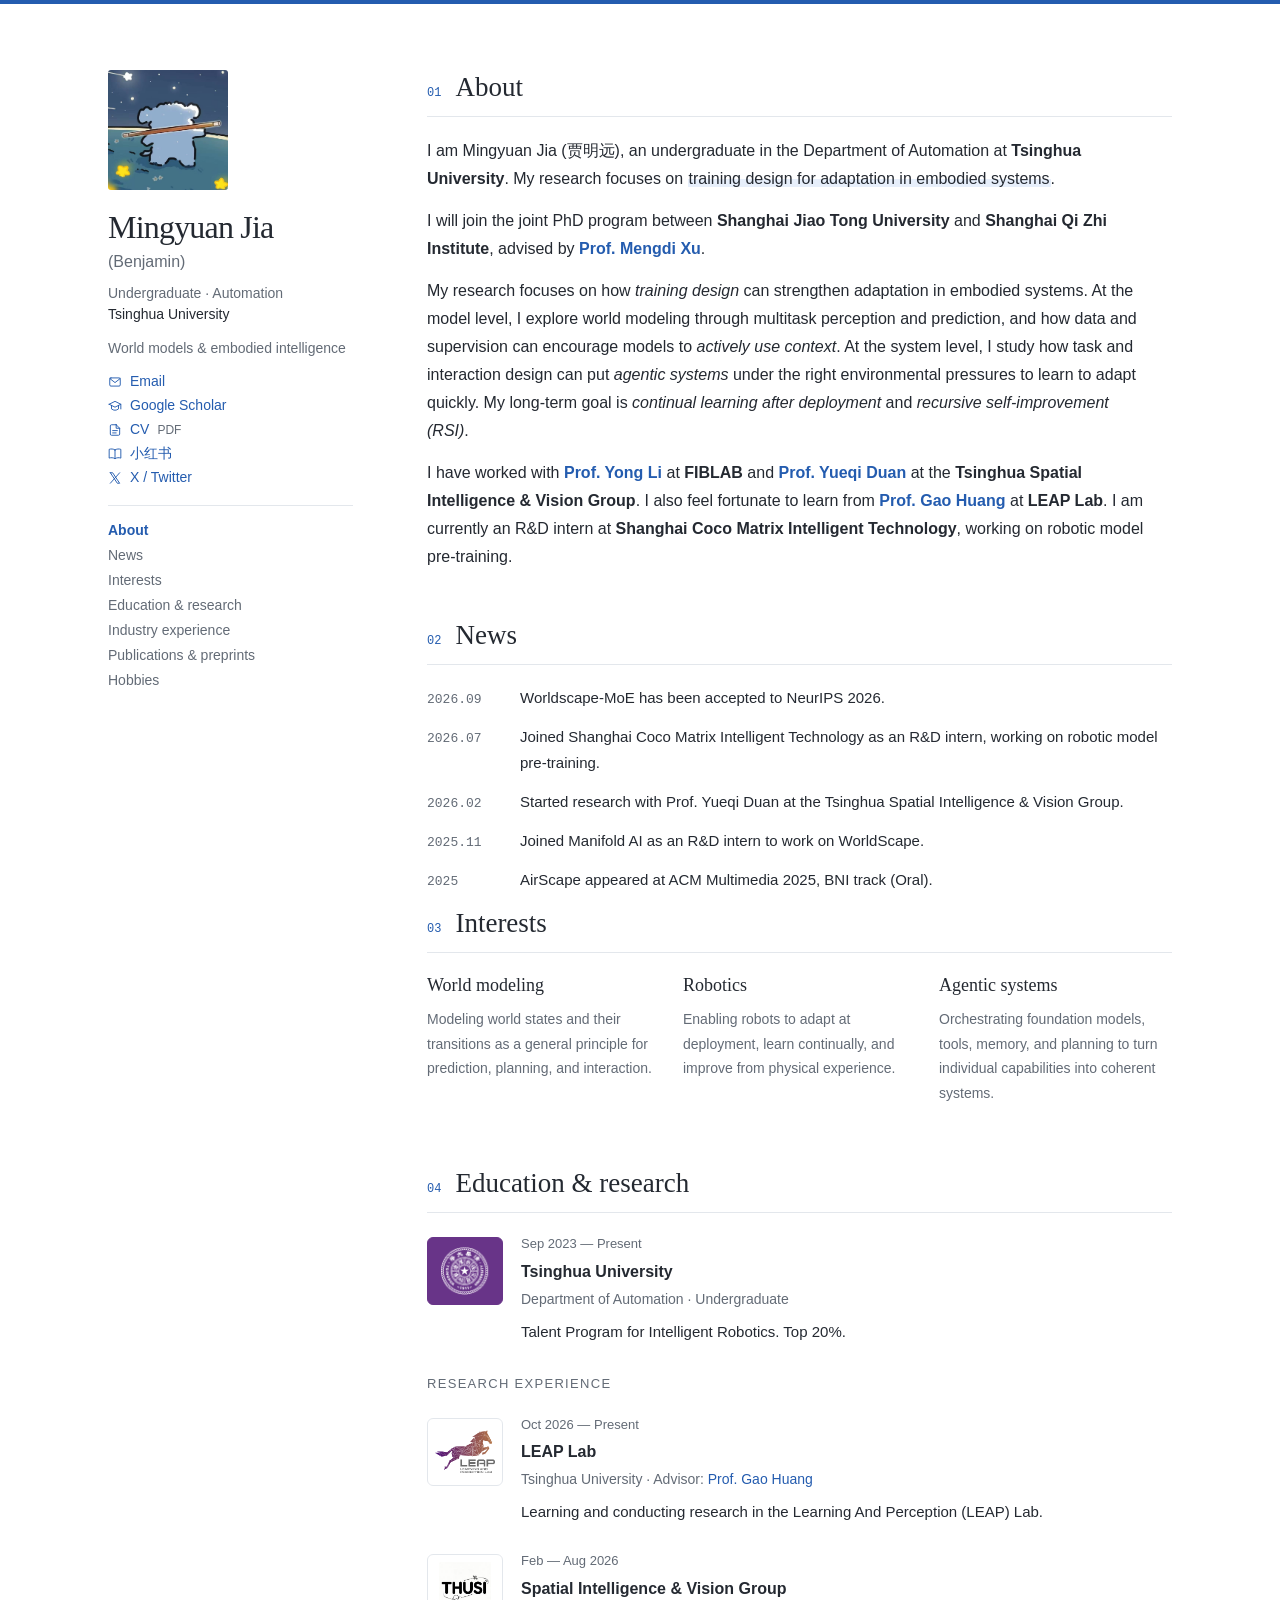
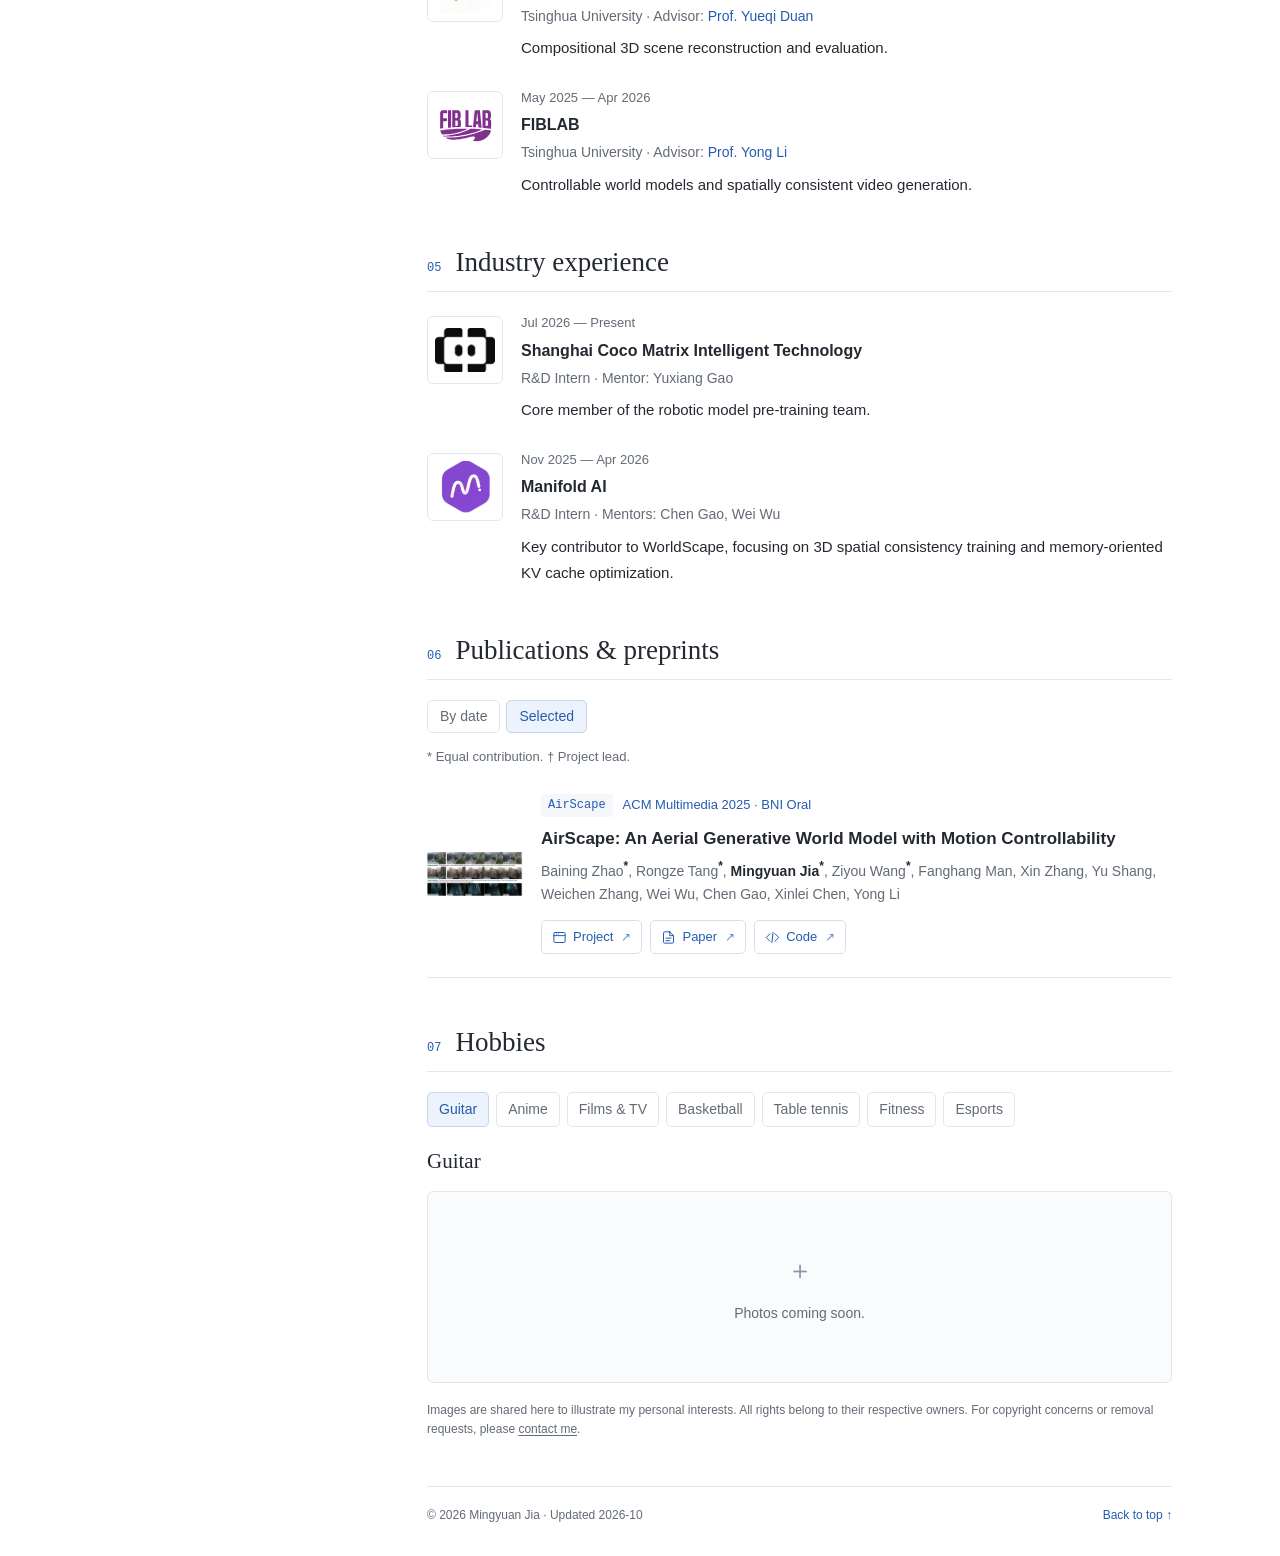
==== commit df27396f: "Use research focus wording in About" ====
--- a/index.html
+++ b/index.html
@@ -24,6 +24,6 @@
 <div class="contact"><a href="mailto:jmy23@mails.tsinghua.edu.cn"><svg class="contact-icon" viewBox="0 0 24 24" fill="none" stroke="currentColor" stroke-width="1.6" stroke-linecap="round" stroke-linejoin="round" aria-hidden="true" focusable="false"><rect x="3" y="5" width="18" height="14" rx="2"/><path d="m3 6 9 7 9-7"/></svg>Email</a><a href="https://scholar.google.com/citations?user=em5g4N8AAAAJ" target="_blank" rel="noopener noreferrer" title="Google Scholar ↗"><svg class="contact-icon" viewBox="0 0 24 24" fill="none" stroke="currentColor" stroke-width="1.6" stroke-linecap="round" stroke-linejoin="round" aria-hidden="true" focusable="false"><path d="m2 9 10-5 10 5-10 5-10-5Zm4 2v6c4 3 8 3 12 0v-6M22 9v8"/></svg>Google Scholar</a><a href="./assets/files/MingyuanJia-CV.pdf" target="_blank" rel="noopener noreferrer" title="CV · PDF ↗"><svg class="contact-icon" viewBox="0 0 24 24" fill="none" stroke="currentColor" stroke-width="1.6" stroke-linecap="round" stroke-linejoin="round" aria-hidden="true" focusable="false"><path d="M14 3H6a2 2 0 0 0-2 2v14a2 2 0 0 0 2 2h12a2 2 0 0 0 2-2V9l-6-6Zm0 0v6h6M8 13h8M8 17h6"/></svg>CV <span class="file-type">PDF</span></a><a href="https://www.xiaohongshu.com/user/profile/6916f0350000000032015033" target="_blank" rel="noopener noreferrer"><svg class="contact-icon" viewBox="0 0 24 24" fill="none" stroke="currentColor" stroke-width="1.6" stroke-linecap="round" stroke-linejoin="round" aria-hidden="true" focusable="false"><path d="M12 5C9 3 5 3 2 4v15c3-1 7-1 10 1 3-2 7-2 10-1V4c-3-1-7-1-10 1Zm0 0v15"/></svg>小红书</a><a href="https://x.com/nROweyUXqf3100" target="_blank" rel="noopener noreferrer"><svg class="contact-icon" viewBox="0 0 24 24" fill="none" stroke="currentColor" stroke-width="1.6" stroke-linecap="round" stroke-linejoin="round" aria-hidden="true" focusable="false"><path d="M4 3h4l12 18h-4L4 3Zm16 0L4 21"/></svg>X / Twitter</a></div>
 <nav class="nav" aria-label="Sections"><a href="#about">About</a><a href="#news">News</a><a href="#interests">Interests</a><a href="#education">Education & research</a><a href="#industry">Industry experience</a><a href="#publications">Publications & preprints</a><a href="#hobbies">Hobbies</a></nav>
 </aside>
-<main id="content"><section class="section about" id="about" aria-labelledby="heading-about"><div class="section-head"><span class="num" aria-hidden="true">01</span><h2 id="heading-about">About</h2></div><p>I am Mingyuan Jia (贾明远), an undergraduate in the Department of Automation at <strong class="about-institution">Tsinghua University</strong>. My research focuses on <mark class="about-interest">training design for adaptation in embodied systems</mark>.</p><p>I will join the joint PhD program between <strong class="about-institution">Shanghai Jiao Tong University</strong> and <strong class="about-institution">Shanghai Qi Zhi Institute</strong>, advised by <a class="about-person" href="https://www.mengdixu.me/" target="_blank" rel="noopener noreferrer">Prof. Mengdi Xu</a>.</p><p>My proposed PhD research asks how <em class="about-idea">training design</em> can strengthen adaptation in embodied systems. At the model level, I explore world modeling through multitask perception and prediction, and how data and supervision can encourage models to <em class="about-idea">actively use context</em>. At the system level, I study how task and interaction design can put <em class="about-idea">agentic systems</em> under the right environmental pressures to learn to adapt quickly. My long-term goal is <em class="about-idea">continual learning after deployment</em> and <em class="about-idea">recursive self-improvement (RSI)</em>.</p><p>I have worked with <a class="about-person" href="https://fi.ee.tsinghua.edu.cn/~liyong/" target="_blank" rel="noopener noreferrer">Prof. Yong Li</a> at <strong class="about-institution">FIBLAB</strong> and <a class="about-person" href="https://duanyueqi.github.io/" target="_blank" rel="noopener noreferrer">Prof. Yueqi Duan</a> at the <strong class="about-institution">Tsinghua Spatial Intelligence &amp; Vision Group</strong>. I also feel fortunate to learn from <a class="about-person" href="https://gaohuang-net.github.io/" target="_blank" rel="noopener noreferrer">Prof. Gao Huang</a> at <strong class="about-institution">LEAP Lab</strong>. I am currently an R&amp;D intern at <strong class="about-institution">Shanghai Coco Matrix Intelligent Technology</strong>, working on robotic model pre-training.</p></section><section class="section news" id="news" aria-labelledby="heading-news"><div class="section-head"><span class="num" aria-hidden="true">02</span><h2 id="heading-news">News</h2></div><ul class="news"><li><time>2026.09</time><p>Worldscape-MoE has been accepted to NeurIPS 2026.</p></li><li><time>2026.07</time><p>Joined Shanghai Coco Matrix Intelligent Technology as an R&amp;D intern, working on robotic model pre-training.</p></li><li><time>2026.02</time><p>Started research with Prof. Yueqi Duan at the Tsinghua Spatial Intelligence &amp; Vision Group.</p></li><li><time>2025.11</time><p>Joined Manifold AI as an R&amp;D intern to work on WorldScape.</p></li><li><time>2025</time><p>AirScape appeared at ACM Multimedia 2025, BNI track (Oral).</p></li></ul></section><section class="section interests" id="interests" aria-labelledby="heading-interests"><div class="section-head"><span class="num" aria-hidden="true">03</span><h2 id="heading-interests">Interests</h2></div><div class="interest-grid"><article><h3>World modeling</h3><p>Modeling world states and their transitions as a general principle for prediction, planning, and interaction.</p></article><article><h3>Robotics</h3><p>Enabling robots to adapt at deployment, learn continually, and improve from physical experience.</p></article><article><h3>Agentic systems</h3><p>Orchestrating foundation models, tools, memory, and planning to turn individual capabilities into coherent systems.</p></article></div></section><section class="section education" id="education" aria-labelledby="heading-education"><div class="section-head"><span class="num" aria-hidden="true">04</span><h2 id="heading-education">Education & research</h2></div><article class="entry"><a class="organization-logo organization-logo--tsinghua" href="https://www.tsinghua.edu.cn/" target="_blank" rel="noopener noreferrer" aria-label="Tsinghua University"><img src="./assets/organizations/tsinghua.png" alt="Tsinghua University logo" width="64" height="64"></a><div class="entry-details"><div class="date">Sep 2023 — Present</div><h3>Tsinghua University</h3><p class="subtitle">Department of Automation · Undergraduate</p><p>Talent Program for Intelligent Robotics. Top 20%.</p></div></article><h3 class="subheading">Research experience</h3><article class="entry"><a class="organization-logo" href="https://www.leaplab.ai/" target="_blank" rel="noopener noreferrer" aria-label="LEAP Lab"><img src="./assets/organizations/leaplab.png" alt="LEAP Lab logo" width="64" height="64"></a><div class="entry-details"><div class="date">Oct 2026 — Present</div><h3>LEAP Lab</h3><p class="subtitle">Tsinghua University · Advisor: <a href="https://gaohuang-net.github.io/" target="_blank" rel="noopener noreferrer">Prof. Gao Huang</a></p><p>Learning and conducting research in the Learning And Perception (LEAP) Lab.</p></div></article><article class="entry"><a class="organization-logo" href="https://github.com/THU-SI" target="_blank" rel="noopener noreferrer" aria-label="Spatial Intelligence &amp; Vision Group"><img src="./assets/organizations/thu-si.png" alt="Spatial Intelligence &amp; Vision Group logo" width="64" height="64"></a><div class="entry-details"><div class="date">Feb — Aug 2026</div><h3>Spatial Intelligence &amp; Vision Group</h3><p class="subtitle">Tsinghua University · Advisor: <a href="https://duanyueqi.github.io/" target="_blank" rel="noopener noreferrer">Prof. Yueqi Duan</a></p><p>Compositional 3D scene reconstruction and evaluation.</p></div></article><article class="entry"><a class="organization-logo" href="https://fi.ee.tsinghua.edu.cn/" target="_blank" rel="noopener noreferrer" aria-label="FIBLAB"><img src="./assets/organizations/fiblab.svg" alt="FIBLAB logo" width="64" height="64"></a><div class="entry-details"><div class="date">May 2025 — Apr 2026</div><h3>FIBLAB</h3><p class="subtitle">Tsinghua University · Advisor: <a href="https://fi.ee.tsinghua.edu.cn/~liyong/" target="_blank" rel="noopener noreferrer">Prof. Yong Li</a></p><p>Controllable world models and spatially consistent video generation.</p></div></article></section><section class="section industry" id="industry" aria-labelledby="heading-industry"><div class="section-head"><span class="num" aria-hidden="true">05</span><h2 id="heading-industry">Industry experience</h2></div><article class="entry"><a class="organization-logo" href="https://www.ccmtrx.com/" target="_blank" rel="noopener noreferrer" aria-label="Shanghai Coco Matrix Intelligent Technology"><img src="./assets/organizations/coco-matrix.png" alt="Shanghai Coco Matrix Intelligent Technology logo" width="64" height="64"></a><div class="entry-details"><div class="date">Jul 2026 — Present</div><h3>Shanghai Coco Matrix Intelligent Technology</h3><p class="subtitle">R&amp;D Intern · Mentor: Yuxiang Gao</p><p>Core member of the robotic model pre-training team.</p></div></article><article class="entry"><a class="organization-logo" href="https://manifoldai.cn/" target="_blank" rel="noopener noreferrer" aria-label="Manifold AI"><img src="./assets/organizations/manifold.png" alt="Manifold AI logo" width="64" height="64"></a><div class="entry-details"><div class="date">Nov 2025 — Apr 2026</div><h3>Manifold AI</h3><p class="subtitle">R&amp;D Intern · Mentors: Chen Gao, Wei Wu</p><p>Key contributor to WorldScape, focusing on 3D spatial consistency training and memory-oriented KV cache optimization.</p></div></article></section><section class="section publications" id="publications" aria-labelledby="heading-publications"><div class="section-head"><span class="num" aria-hidden="true">06</span><h2 id="heading-publications">Publications & preprints</h2></div><div class="publication-controls" role="group" aria-label="Publication view" hidden><button type="button" data-publication-view="date" aria-pressed="false">By date</button><button type="button" data-publication-view="selected" aria-pressed="false">Selected</button></div><p class="legend">* Equal contribution. † Project lead.</p><div class="publication-list" data-default-view="selected"><article class="paper" data-selected="false" data-selected-order="100"><a class="paper-figure" href="./assets/papers/bridgewam.webp" target="_blank" rel="noopener" aria-label="BridgeWAM · View figure"><img src="./assets/papers/bridgewam.webp" alt="BridgeWAM overview figure" width="1000" height="555" loading="lazy"></a><div class="paper-details"><div class="paper-top"><span class="paper-key">BridgeWAM</span><span class="venue">arXiv preprint · 2026</span></div><h3><a class="paper-title-link" href="https://bridgewam.github.io/Bridge-Wam-show/" target="_blank" rel="noopener noreferrer" aria-label="BridgeWAM: Bridging Video and Action Experts via Latent Bridge Queries (opens in a new tab)">BridgeWAM: Bridging Video and Action Experts via Latent Bridge Queries</a></h3><p class="authors">Jiaxin Fang, Ruitong Liu, Zeyu Lai, Xingyu Wang, <strong>Mingyuan Jia</strong>, Pingyue Sheng, Weikang Wan, Mengdi Xu, Yuxiang Gao</p><div class="paper-links"><a class="resource-link" href="https://bridgewam.github.io/Bridge-Wam-show/" target="_blank" rel="noopener noreferrer" aria-label="BridgeWAM · Project (opens in a new tab)"><svg class="contact-icon" viewBox="0 0 24 24" fill="none" stroke="currentColor" stroke-width="1.6" stroke-linecap="round" stroke-linejoin="round" aria-hidden="true" focusable="false"><rect x="3" y="4" width="18" height="16" rx="2"/><path d="M3 9h18M7 6.5h.01M10 6.5h.01"/></svg><span>Project</span><span class="external-mark" aria-hidden="true">↗</span></a><a class="resource-link" href="https://arxiv.org/abs/2610.14746" target="_blank" rel="noopener noreferrer" aria-label="BridgeWAM · Paper (opens in a new tab)"><svg class="contact-icon" viewBox="0 0 24 24" fill="none" stroke="currentColor" stroke-width="1.6" stroke-linecap="round" stroke-linejoin="round" aria-hidden="true" focusable="false"><path d="M14 3H6a2 2 0 0 0-2 2v14a2 2 0 0 0 2 2h12a2 2 0 0 0 2-2V9l-6-6Zm0 0v6h6M8 13h8M8 17h6"/></svg><span>Paper</span><span class="external-mark" aria-hidden="true">↗</span></a><a class="resource-link" href="https://github.com/jxfang04/BridgeWAM-code" target="_blank" rel="noopener noreferrer" aria-label="BridgeWAM · Code (opens in a new tab)"><svg class="contact-icon" viewBox="0 0 24 24" fill="none" stroke="currentColor" stroke-width="1.6" stroke-linecap="round" stroke-linejoin="round" aria-hidden="true" focusable="false"><path d="m8 6-6 6 6 6m8-12 6 6-6 6m-3-14-2 16"/></svg><span>Code</span><span class="external-mark" aria-hidden="true">↗</span></a></div></div></article><article class="paper" data-selected="false" data-selected-order="100"><a class="paper-figure" href="./assets/papers/vigar.webp" target="_blank" rel="noopener" aria-label="ViGAR · View figure"><img src="./assets/papers/vigar.webp" alt="ViGAR overview figure" width="1000" height="485" loading="lazy"></a><div class="paper-details"><div class="paper-top"><span class="paper-key">ViGAR</span><span class="venue">arXiv preprint · 2026</span></div><h3><a class="paper-title-link" href="https://dagroup-pku.github.io/ViGAR/" target="_blank" rel="noopener noreferrer" aria-label="Rethinking World-Action Model for Compositional and In-Context Robotic Manipulation (opens in a new tab)">Rethinking World-Action Model for Compositional and In-Context Robotic Manipulation</a></h3><p class="authors">Shukai Gong<sup class="author-marks" title="Equal contribution">*</sup>, Xuanran Zhai<sup class="author-marks" title="Equal contribution">*</sup>, Yintianrun Zhang<sup class="author-marks" title="Equal contribution">*</sup>, Ruopeng Cui, Ye Huang, Yiyang Fu, Dexuan Lyu, Chaojie Li, Xinyi Song, Peiwen Lin, Chuang Wang, <strong>Mingyuan Jia</strong>, Yufan Deng, Jiaxin Fang, Bo Liang, Jiaxin Li, Yuxiang Gao, Hao Liu, Daquan Zhou</p><div class="paper-links"><a class="resource-link" href="https://dagroup-pku.github.io/ViGAR/" target="_blank" rel="noopener noreferrer" aria-label="ViGAR · Project (opens in a new tab)"><svg class="contact-icon" viewBox="0 0 24 24" fill="none" stroke="currentColor" stroke-width="1.6" stroke-linecap="round" stroke-linejoin="round" aria-hidden="true" focusable="false"><rect x="3" y="4" width="18" height="16" rx="2"/><path d="M3 9h18M7 6.5h.01M10 6.5h.01"/></svg><span>Project</span><span class="external-mark" aria-hidden="true">↗</span></a><a class="resource-link" href="https://arxiv.org/abs/2610.02368" target="_blank" rel="noopener noreferrer" aria-label="ViGAR · Paper (opens in a new tab)"><svg class="contact-icon" viewBox="0 0 24 24" fill="none" stroke="currentColor" stroke-width="1.6" stroke-linecap="round" stroke-linejoin="round" aria-hidden="true" focusable="false"><path d="M14 3H6a2 2 0 0 0-2 2v14a2 2 0 0 0 2 2h12a2 2 0 0 0 2-2V9l-6-6Zm0 0v6h6M8 13h8M8 17h6"/></svg><span>Paper</span><span class="external-mark" aria-hidden="true">↗</span></a><a class="resource-link" href="https://github.com/DAGroup-PKU/ViGAR" target="_blank" rel="noopener noreferrer" aria-label="ViGAR · Code (opens in a new tab)"><svg class="contact-icon" viewBox="0 0 24 24" fill="none" stroke="currentColor" stroke-width="1.6" stroke-linecap="round" stroke-linejoin="round" aria-hidden="true" focusable="false"><path d="m8 6-6 6 6 6m8-12 6 6-6 6m-3-14-2 16"/></svg><span>Code</span><span class="external-mark" aria-hidden="true">↗</span></a></div></div></article><article class="paper" data-selected="false" data-selected-order="100"><a class="paper-figure" href="./assets/papers/psg-jepa.webp" target="_blank" rel="noopener" aria-label="PSG-JEPA · View figure"><img src="./assets/papers/psg-jepa.webp" alt="PSG-JEPA overview figure" width="599" height="766" loading="lazy"></a><div class="paper-details"><div class="paper-top"><span class="paper-key">PSG-JEPA</span><span class="venue">arXiv preprint · 2026</span></div><h3><a class="paper-title-link" href="https://haodong-yan.github.io/psg-jepa-project-page/" target="_blank" rel="noopener noreferrer" aria-label="Is Forward Prediction Enough? Physical State Grounding for JEPA World Models (opens in a new tab)">Is Forward Prediction Enough? Physical State Grounding for JEPA World Models</a></h3><p class="authors">Haodong Yan<sup class="author-marks" title="Project lead; Equal contribution">†*</sup>, Jiaguan Zhu<sup class="author-marks" title="Equal contribution">*</sup>, <strong>Mingyuan Jia</strong>, Ruiqing Yin, Junjie He, Zhide Zhong, Junfeng Li, Jinxuan Lu, Hengtao Li, Tianran Zhang, Jiayi Chen, Wenxuan Song, Wen Chen, Yuxiang Gao, Haoang Li</p><div class="paper-links"><a class="resource-link" href="https://haodong-yan.github.io/psg-jepa-project-page/" target="_blank" rel="noopener noreferrer" aria-label="PSG-JEPA · Project (opens in a new tab)"><svg class="contact-icon" viewBox="0 0 24 24" fill="none" stroke="currentColor" stroke-width="1.6" stroke-linecap="round" stroke-linejoin="round" aria-hidden="true" focusable="false"><rect x="3" y="4" width="18" height="16" rx="2"/><path d="M3 9h18M7 6.5h.01M10 6.5h.01"/></svg><span>Project</span><span class="external-mark" aria-hidden="true">↗</span></a><a class="resource-link" href="https://arxiv.org/abs/2608.06799" target="_blank" rel="noopener noreferrer" aria-label="PSG-JEPA · Paper (opens in a new tab)"><svg class="contact-icon" viewBox="0 0 24 24" fill="none" stroke="currentColor" stroke-width="1.6" stroke-linecap="round" stroke-linejoin="round" aria-hidden="true" focusable="false"><path d="M14 3H6a2 2 0 0 0-2 2v14a2 2 0 0 0 2 2h12a2 2 0 0 0 2-2V9l-6-6Zm0 0v6h6M8 13h8M8 17h6"/></svg><span>Paper</span><span class="external-mark" aria-hidden="true">↗</span></a><a class="resource-link" href="https://github.com/Haodong-Yan/PSG-JEPA" target="_blank" rel="noopener noreferrer" aria-label="PSG-JEPA · Code (opens in a new tab)"><svg class="contact-icon" viewBox="0 0 24 24" fill="none" stroke="currentColor" stroke-width="1.6" stroke-linecap="round" stroke-linejoin="round" aria-hidden="true" focusable="false"><path d="m8 6-6 6 6 6m8-12 6 6-6 6m-3-14-2 16"/></svg><span>Code</span><span class="external-mark" aria-hidden="true">↗</span></a></div></div></article><article class="paper" data-selected="false" data-selected-order="100"><a class="paper-figure" href="./assets/papers/worldscape-moe.webp" target="_blank" rel="noopener" aria-label="Worldscape-MoE · View figure"><img src="./assets/papers/worldscape-moe.webp" alt="Worldscape-MoE overview figure" width="1000" height="609" loading="lazy"></a><div class="paper-details"><div class="paper-top"><span class="paper-key">Worldscape-MoE</span><span class="venue">NeurIPS 2026</span></div><h3><a class="paper-title-link" href="https://worldscape-moe.com/" target="_blank" rel="noopener noreferrer" aria-label="Worldscape-MoE: A Unified Mixture-of-Experts World Model for Scalable Heterogeneous Action Control (opens in a new tab)">Worldscape-MoE: A Unified Mixture-of-Experts World Model for Scalable Heterogeneous Action Control</a></h3><p class="authors">Jianjie Fang<sup class="author-marks" title="Project lead; Equal contribution">†*</sup>, Yongyan Xu<sup class="author-marks" title="Equal contribution">*</sup>, Ziyou Wang<sup class="author-marks" title="Equal contribution">*</sup>, Chen Gao, Yuchao Huang, Zhaolu Wang, Rongze Tang, <strong>Mingyuan Jia</strong>, Baining Zhao, Weichen Zhang, Xin Zhang, Haisheng Su, Yu Shang, Wei Wu, Xinlei Chen, Yong Li</p><div class="paper-links"><a class="resource-link" href="https://worldscape-moe.com/" target="_blank" rel="noopener noreferrer" aria-label="Worldscape-MoE · Project (opens in a new tab)"><svg class="contact-icon" viewBox="0 0 24 24" fill="none" stroke="currentColor" stroke-width="1.6" stroke-linecap="round" stroke-linejoin="round" aria-hidden="true" focusable="false"><rect x="3" y="4" width="18" height="16" rx="2"/><path d="M3 9h18M7 6.5h.01M10 6.5h.01"/></svg><span>Project</span><span class="external-mark" aria-hidden="true">↗</span></a><a class="resource-link" href="https://arxiv.org/abs/2607.03964" target="_blank" rel="noopener noreferrer" aria-label="Worldscape-MoE · Paper (opens in a new tab)"><svg class="contact-icon" viewBox="0 0 24 24" fill="none" stroke="currentColor" stroke-width="1.6" stroke-linecap="round" stroke-linejoin="round" aria-hidden="true" focusable="false"><path d="M14 3H6a2 2 0 0 0-2 2v14a2 2 0 0 0 2 2h12a2 2 0 0 0 2-2V9l-6-6Zm0 0v6h6M8 13h8M8 17h6"/></svg><span>Paper</span><span class="external-mark" aria-hidden="true">↗</span></a><a class="resource-link" href="https://github.com/EmbodiedCity/Worldscape-MoE.code" target="_blank" rel="noopener noreferrer" aria-label="Worldscape-MoE · Code (opens in a new tab)"><svg class="contact-icon" viewBox="0 0 24 24" fill="none" stroke="currentColor" stroke-width="1.6" stroke-linecap="round" stroke-linejoin="round" aria-hidden="true" focusable="false"><path d="m8 6-6 6 6 6m8-12 6 6-6 6m-3-14-2 16"/></svg><span>Code</span><span class="external-mark" aria-hidden="true">↗</span></a></div></div></article><article class="paper" data-selected="false" data-selected-order="100"><a class="paper-figure" href="./assets/papers/replicateanyscene.webp" target="_blank" rel="noopener" aria-label="ReplicateAnyScene · View figure"><img src="./assets/papers/replicateanyscene.webp" alt="ReplicateAnyScene overview figure" width="938" height="535" loading="lazy"></a><div class="paper-details"><div class="paper-top"><span class="paper-key">ReplicateAnyScene</span><span class="venue">arXiv preprint · 2026</span></div><h3><a class="paper-title-link" href="https://xiac20.github.io/ReplicateAnyScene/" target="_blank" rel="noopener noreferrer" aria-label="ReplicateAnyScene: Zero-Shot Video-to-3D Composition via Textual-Visual-Spatial Alignment (opens in a new tab)">ReplicateAnyScene: Zero-Shot Video-to-3D Composition via Textual-Visual-Spatial Alignment</a></h3><p class="authors">Mingyu Dong<sup class="author-marks" title="Equal contribution">*</sup>, Chong Xia<sup class="author-marks" title="Equal contribution">*</sup>, <strong>Mingyuan Jia</strong>, Weichen Lyu, Long Xu, Zheng Zhu, Yueqi Duan</p><div class="paper-links"><a class="resource-link" href="https://xiac20.github.io/ReplicateAnyScene/" target="_blank" rel="noopener noreferrer" aria-label="ReplicateAnyScene · Project (opens in a new tab)"><svg class="contact-icon" viewBox="0 0 24 24" fill="none" stroke="currentColor" stroke-width="1.6" stroke-linecap="round" stroke-linejoin="round" aria-hidden="true" focusable="false"><rect x="3" y="4" width="18" height="16" rx="2"/><path d="M3 9h18M7 6.5h.01M10 6.5h.01"/></svg><span>Project</span><span class="external-mark" aria-hidden="true">↗</span></a><a class="resource-link" href="https://arxiv.org/abs/2604.10789" target="_blank" rel="noopener noreferrer" aria-label="ReplicateAnyScene · Paper (opens in a new tab)"><svg class="contact-icon" viewBox="0 0 24 24" fill="none" stroke="currentColor" stroke-width="1.6" stroke-linecap="round" stroke-linejoin="round" aria-hidden="true" focusable="false"><path d="M14 3H6a2 2 0 0 0-2 2v14a2 2 0 0 0 2 2h12a2 2 0 0 0 2-2V9l-6-6Zm0 0v6h6M8 13h8M8 17h6"/></svg><span>Paper</span><span class="external-mark" aria-hidden="true">↗</span></a><a class="resource-link" href="https://github.com/xiac20/ReplicateAnyScene" target="_blank" rel="noopener noreferrer" aria-label="ReplicateAnyScene · Code (opens in a new tab)"><svg class="contact-icon" viewBox="0 0 24 24" fill="none" stroke="currentColor" stroke-width="1.6" stroke-linecap="round" stroke-linejoin="round" aria-hidden="true" focusable="false"><path d="m8 6-6 6 6 6m8-12 6 6-6 6m-3-14-2 16"/></svg><span>Code</span><span class="external-mark" aria-hidden="true">↗</span></a></div></div></article><article class="paper" data-selected="true" data-selected-order="1"><a class="paper-figure" href="./assets/papers/airscape.webp" target="_blank" rel="noopener" aria-label="AirScape · View figure"><img src="./assets/papers/airscape.webp" alt="AirScape overview figure" width="1000" height="452" loading="lazy"></a><div class="paper-details"><div class="paper-top"><span class="paper-key">AirScape</span><span class="venue">ACM Multimedia 2025 · BNI Oral</span></div><h3><a class="paper-title-link" href="https://embodiedcity.github.io/AirScape/" target="_blank" rel="noopener noreferrer" aria-label="AirScape: An Aerial Generative World Model with Motion Controllability (opens in a new tab)">AirScape: An Aerial Generative World Model with Motion Controllability</a></h3><p class="authors">Baining Zhao<sup class="author-marks" title="Equal contribution">*</sup>, Rongze Tang<sup class="author-marks" title="Equal contribution">*</sup>, <strong>Mingyuan Jia</strong><sup class="author-marks" title="Equal contribution">*</sup>, Ziyou Wang<sup class="author-marks" title="Equal contribution">*</sup>, Fanghang Man, Xin Zhang, Yu Shang, Weichen Zhang, Wei Wu, Chen Gao, Xinlei Chen, Yong Li</p><div class="paper-links"><a class="resource-link" href="https://embodiedcity.github.io/AirScape/" target="_blank" rel="noopener noreferrer" aria-label="AirScape · Project (opens in a new tab)"><svg class="contact-icon" viewBox="0 0 24 24" fill="none" stroke="currentColor" stroke-width="1.6" stroke-linecap="round" stroke-linejoin="round" aria-hidden="true" focusable="false"><rect x="3" y="4" width="18" height="16" rx="2"/><path d="M3 9h18M7 6.5h.01M10 6.5h.01"/></svg><span>Project</span><span class="external-mark" aria-hidden="true">↗</span></a><a class="resource-link" href="https://arxiv.org/abs/2507.08885" target="_blank" rel="noopener noreferrer" aria-label="AirScape · Paper (opens in a new tab)"><svg class="contact-icon" viewBox="0 0 24 24" fill="none" stroke="currentColor" stroke-width="1.6" stroke-linecap="round" stroke-linejoin="round" aria-hidden="true" focusable="false"><path d="M14 3H6a2 2 0 0 0-2 2v14a2 2 0 0 0 2 2h12a2 2 0 0 0 2-2V9l-6-6Zm0 0v6h6M8 13h8M8 17h6"/></svg><span>Paper</span><span class="external-mark" aria-hidden="true">↗</span></a><a class="resource-link" href="https://github.com/EmbodiedCity/AirScape.code" target="_blank" rel="noopener noreferrer" aria-label="AirScape · Code (opens in a new tab)"><svg class="contact-icon" viewBox="0 0 24 24" fill="none" stroke="currentColor" stroke-width="1.6" stroke-linecap="round" stroke-linejoin="round" aria-hidden="true" focusable="false"><path d="m8 6-6 6 6 6m8-12 6 6-6 6m-3-14-2 16"/></svg><span>Code</span><span class="external-mark" aria-hidden="true">↗</span></a></div></div></article></div><p class="publication-empty" hidden>No selected publications yet.</p></section><section class="section hobbies" id="hobbies" aria-labelledby="heading-hobbies"><div class="section-head"><span class="num" aria-hidden="true">07</span><h2 id="heading-hobbies">Hobbies</h2></div><div class="hobby-tabs" role="tablist" aria-label="Hobbies"><button type="button" role="tab" id="hobby-tab-guitar" aria-controls="hobby-panel-guitar" aria-selected="true" tabindex="0">Guitar</button><button type="button" role="tab" id="hobby-tab-anime" aria-controls="hobby-panel-anime" aria-selected="false" tabindex="-1">Anime</button><button type="button" role="tab" id="hobby-tab-film-tv" aria-controls="hobby-panel-film-tv" aria-selected="false" tabindex="-1">Films &amp; TV</button><button type="button" role="tab" id="hobby-tab-basketball" aria-controls="hobby-panel-basketball" aria-selected="false" tabindex="-1">Basketball</button><button type="button" role="tab" id="hobby-tab-table-tennis" aria-controls="hobby-panel-table-tennis" aria-selected="false" tabindex="-1">Table tennis</button><button type="button" role="tab" id="hobby-tab-fitness" aria-controls="hobby-panel-fitness" aria-selected="false" tabindex="-1">Fitness</button><button type="button" role="tab" id="hobby-tab-esports" aria-controls="hobby-panel-esports" aria-selected="false" tabindex="-1">Esports</button></div><div class="hobby-panel" role="tabpanel" id="hobby-panel-guitar" aria-labelledby="hobby-tab-guitar" tabindex="0"><h3>Guitar</h3><div class="hobby-stage"><div class="hobby-empty"><span aria-hidden="true">＋</span><p>Photos coming soon.</p></div><div class="hobby-pagination"><button type="button" data-step="-1" aria-label="Previous photo" disabled>‹</button><span class="hobby-count" role="status" aria-live="polite">0 / 0</span><button type="button" data-step="1" aria-label="Next photo" disabled>›</button></div></div></div><div class="hobby-panel" role="tabpanel" id="hobby-panel-anime" aria-labelledby="hobby-tab-anime" tabindex="0" hidden><h3>Anime</h3><div class="hobby-stage"><figure class="hobby-slide"><img src="./assets/hobbies/bocchi-the-rock.png" alt="Bocchi the Rock! band members" loading="lazy"></figure><figure class="hobby-slide" hidden><img src="./assets/hobbies/sword-art-online.png" alt="Sword Art Online artwork" loading="lazy"></figure><div class="hobby-pagination"><button type="button" data-step="-1" aria-label="Previous photo" disabled>‹</button><span class="hobby-count" role="status" aria-live="polite">1 / 2</span><button type="button" data-step="1" aria-label="Next photo" disabled>›</button></div></div></div><div class="hobby-panel" role="tabpanel" id="hobby-panel-film-tv" aria-labelledby="hobby-tab-film-tv" tabindex="0" hidden><h3>Films &amp; TV</h3><div class="hobby-stage"><figure class="hobby-slide"><img src="./assets/hobbies/person-of-interest.png" alt="Person of Interest cast poster" loading="lazy"></figure><figure class="hobby-slide" hidden><img src="./assets/hobbies/interstellar.png" alt="Interstellar astronaut on an icy planet" loading="lazy"></figure><div class="hobby-pagination"><button type="button" data-step="-1" aria-label="Previous photo" disabled>‹</button><span class="hobby-count" role="status" aria-live="polite">1 / 2</span><button type="button" data-step="1" aria-label="Next photo" disabled>›</button></div></div></div><div class="hobby-panel" role="tabpanel" id="hobby-panel-basketball" aria-labelledby="hobby-tab-basketball" tabindex="0" hidden><h3>Basketball</h3><div class="hobby-stage"><div class="hobby-empty"><span aria-hidden="true">＋</span><p>Photos coming soon.</p></div><div class="hobby-pagination"><button type="button" data-step="-1" aria-label="Previous photo" disabled>‹</button><span class="hobby-count" role="status" aria-live="polite">0 / 0</span><button type="button" data-step="1" aria-label="Next photo" disabled>›</button></div></div></div><div class="hobby-panel" role="tabpanel" id="hobby-panel-table-tennis" aria-labelledby="hobby-tab-table-tennis" tabindex="0" hidden><h3>Table tennis</h3><div class="hobby-stage"><div class="hobby-empty"><span aria-hidden="true">＋</span><p>Photos coming soon.</p></div><div class="hobby-pagination"><button type="button" data-step="-1" aria-label="Previous photo" disabled>‹</button><span class="hobby-count" role="status" aria-live="polite">0 / 0</span><button type="button" data-step="1" aria-label="Next photo" disabled>›</button></div></div></div><div class="hobby-panel" role="tabpanel" id="hobby-panel-fitness" aria-labelledby="hobby-tab-fitness" tabindex="0" hidden><h3>Fitness</h3><div class="hobby-stage"><div class="hobby-empty"><span aria-hidden="true">＋</span><p>Photos coming soon.</p></div><div class="hobby-pagination"><button type="button" data-step="-1" aria-label="Previous photo" disabled>‹</button><span class="hobby-count" role="status" aria-live="polite">0 / 0</span><button type="button" data-step="1" aria-label="Next photo" disabled>›</button></div></div></div><div class="hobby-panel" role="tabpanel" id="hobby-panel-esports" aria-labelledby="hobby-tab-esports" tabindex="0" hidden><h3>Esports</h3><div class="hobby-stage"><figure class="hobby-slide"><img src="./assets/hobbies/valorant.png" alt="VALORANT Viper artwork" loading="lazy"></figure><figure class="hobby-slide" hidden><img src="./assets/hobbies/league-of-legends.png" alt="League of Legends character artwork" loading="lazy"></figure><figure class="hobby-slide" hidden><img src="./assets/hobbies/wuthering-waves.png" alt="Wuthering Waves artwork" loading="lazy"></figure><div class="hobby-pagination"><button type="button" data-step="-1" aria-label="Previous photo" disabled>‹</button><span class="hobby-count" role="status" aria-live="polite">1 / 3</span><button type="button" data-step="1" aria-label="Next photo" disabled>›</button></div></div></div><p class="hobby-notice">Images are shared here to illustrate my personal interests. All rights belong to their respective owners. For copyright concerns or removal requests, please <a href="mailto:jmy23@mails.tsinghua.edu.cn">contact me</a>.</p></section>
+<main id="content"><section class="section about" id="about" aria-labelledby="heading-about"><div class="section-head"><span class="num" aria-hidden="true">01</span><h2 id="heading-about">About</h2></div><p>I am Mingyuan Jia (贾明远), an undergraduate in the Department of Automation at <strong class="about-institution">Tsinghua University</strong>. My research focuses on <mark class="about-interest">training design for adaptation in embodied systems</mark>.</p><p>I will join the joint PhD program between <strong class="about-institution">Shanghai Jiao Tong University</strong> and <strong class="about-institution">Shanghai Qi Zhi Institute</strong>, advised by <a class="about-person" href="https://www.mengdixu.me/" target="_blank" rel="noopener noreferrer">Prof. Mengdi Xu</a>.</p><p>My research focuses on how <em class="about-idea">training design</em> can strengthen adaptation in embodied systems. At the model level, I explore world modeling through multitask perception and prediction, and how data and supervision can encourage models to <em class="about-idea">actively use context</em>. At the system level, I study how task and interaction design can put <em class="about-idea">agentic systems</em> under the right environmental pressures to learn to adapt quickly. My long-term goal is <em class="about-idea">continual learning after deployment</em> and <em class="about-idea">recursive self-improvement (RSI)</em>.</p><p>I have worked with <a class="about-person" href="https://fi.ee.tsinghua.edu.cn/~liyong/" target="_blank" rel="noopener noreferrer">Prof. Yong Li</a> at <strong class="about-institution">FIBLAB</strong> and <a class="about-person" href="https://duanyueqi.github.io/" target="_blank" rel="noopener noreferrer">Prof. Yueqi Duan</a> at the <strong class="about-institution">Tsinghua Spatial Intelligence &amp; Vision Group</strong>. I also feel fortunate to learn from <a class="about-person" href="https://gaohuang-net.github.io/" target="_blank" rel="noopener noreferrer">Prof. Gao Huang</a> at <strong class="about-institution">LEAP Lab</strong>. I am currently an R&amp;D intern at <strong class="about-institution">Shanghai Coco Matrix Intelligent Technology</strong>, working on robotic model pre-training.</p></section><section class="section news" id="news" aria-labelledby="heading-news"><div class="section-head"><span class="num" aria-hidden="true">02</span><h2 id="heading-news">News</h2></div><ul class="news"><li><time>2026.09</time><p>Worldscape-MoE has been accepted to NeurIPS 2026.</p></li><li><time>2026.07</time><p>Joined Shanghai Coco Matrix Intelligent Technology as an R&amp;D intern, working on robotic model pre-training.</p></li><li><time>2026.02</time><p>Started research with Prof. Yueqi Duan at the Tsinghua Spatial Intelligence &amp; Vision Group.</p></li><li><time>2025.11</time><p>Joined Manifold AI as an R&amp;D intern to work on WorldScape.</p></li><li><time>2025</time><p>AirScape appeared at ACM Multimedia 2025, BNI track (Oral).</p></li></ul></section><section class="section interests" id="interests" aria-labelledby="heading-interests"><div class="section-head"><span class="num" aria-hidden="true">03</span><h2 id="heading-interests">Interests</h2></div><div class="interest-grid"><article><h3>World modeling</h3><p>Modeling world states and their transitions as a general principle for prediction, planning, and interaction.</p></article><article><h3>Robotics</h3><p>Enabling robots to adapt at deployment, learn continually, and improve from physical experience.</p></article><article><h3>Agentic systems</h3><p>Orchestrating foundation models, tools, memory, and planning to turn individual capabilities into coherent systems.</p></article></div></section><section class="section education" id="education" aria-labelledby="heading-education"><div class="section-head"><span class="num" aria-hidden="true">04</span><h2 id="heading-education">Education & research</h2></div><article class="entry"><a class="organization-logo organization-logo--tsinghua" href="https://www.tsinghua.edu.cn/" target="_blank" rel="noopener noreferrer" aria-label="Tsinghua University"><img src="./assets/organizations/tsinghua.png" alt="Tsinghua University logo" width="64" height="64"></a><div class="entry-details"><div class="date">Sep 2023 — Present</div><h3>Tsinghua University</h3><p class="subtitle">Department of Automation · Undergraduate</p><p>Talent Program for Intelligent Robotics. Top 20%.</p></div></article><h3 class="subheading">Research experience</h3><article class="entry"><a class="organization-logo" href="https://www.leaplab.ai/" target="_blank" rel="noopener noreferrer" aria-label="LEAP Lab"><img src="./assets/organizations/leaplab.png" alt="LEAP Lab logo" width="64" height="64"></a><div class="entry-details"><div class="date">Oct 2026 — Present</div><h3>LEAP Lab</h3><p class="subtitle">Tsinghua University · Advisor: <a href="https://gaohuang-net.github.io/" target="_blank" rel="noopener noreferrer">Prof. Gao Huang</a></p><p>Learning and conducting research in the Learning And Perception (LEAP) Lab.</p></div></article><article class="entry"><a class="organization-logo" href="https://github.com/THU-SI" target="_blank" rel="noopener noreferrer" aria-label="Spatial Intelligence &amp; Vision Group"><img src="./assets/organizations/thu-si.png" alt="Spatial Intelligence &amp; Vision Group logo" width="64" height="64"></a><div class="entry-details"><div class="date">Feb — Aug 2026</div><h3>Spatial Intelligence &amp; Vision Group</h3><p class="subtitle">Tsinghua University · Advisor: <a href="https://duanyueqi.github.io/" target="_blank" rel="noopener noreferrer">Prof. Yueqi Duan</a></p><p>Compositional 3D scene reconstruction and evaluation.</p></div></article><article class="entry"><a class="organization-logo" href="https://fi.ee.tsinghua.edu.cn/" target="_blank" rel="noopener noreferrer" aria-label="FIBLAB"><img src="./assets/organizations/fiblab.svg" alt="FIBLAB logo" width="64" height="64"></a><div class="entry-details"><div class="date">May 2025 — Apr 2026</div><h3>FIBLAB</h3><p class="subtitle">Tsinghua University · Advisor: <a href="https://fi.ee.tsinghua.edu.cn/~liyong/" target="_blank" rel="noopener noreferrer">Prof. Yong Li</a></p><p>Controllable world models and spatially consistent video generation.</p></div></article></section><section class="section industry" id="industry" aria-labelledby="heading-industry"><div class="section-head"><span class="num" aria-hidden="true">05</span><h2 id="heading-industry">Industry experience</h2></div><article class="entry"><a class="organization-logo" href="https://www.ccmtrx.com/" target="_blank" rel="noopener noreferrer" aria-label="Shanghai Coco Matrix Intelligent Technology"><img src="./assets/organizations/coco-matrix.png" alt="Shanghai Coco Matrix Intelligent Technology logo" width="64" height="64"></a><div class="entry-details"><div class="date">Jul 2026 — Present</div><h3>Shanghai Coco Matrix Intelligent Technology</h3><p class="subtitle">R&amp;D Intern · Mentor: Yuxiang Gao</p><p>Core member of the robotic model pre-training team.</p></div></article><article class="entry"><a class="organization-logo" href="https://manifoldai.cn/" target="_blank" rel="noopener noreferrer" aria-label="Manifold AI"><img src="./assets/organizations/manifold.png" alt="Manifold AI logo" width="64" height="64"></a><div class="entry-details"><div class="date">Nov 2025 — Apr 2026</div><h3>Manifold AI</h3><p class="subtitle">R&amp;D Intern · Mentors: Chen Gao, Wei Wu</p><p>Key contributor to WorldScape, focusing on 3D spatial consistency training and memory-oriented KV cache optimization.</p></div></article></section><section class="section publications" id="publications" aria-labelledby="heading-publications"><div class="section-head"><span class="num" aria-hidden="true">06</span><h2 id="heading-publications">Publications & preprints</h2></div><div class="publication-controls" role="group" aria-label="Publication view" hidden><button type="button" data-publication-view="date" aria-pressed="false">By date</button><button type="button" data-publication-view="selected" aria-pressed="false">Selected</button></div><p class="legend">* Equal contribution. † Project lead.</p><div class="publication-list" data-default-view="selected"><article class="paper" data-selected="false" data-selected-order="100"><a class="paper-figure" href="./assets/papers/bridgewam.webp" target="_blank" rel="noopener" aria-label="BridgeWAM · View figure"><img src="./assets/papers/bridgewam.webp" alt="BridgeWAM overview figure" width="1000" height="555" loading="lazy"></a><div class="paper-details"><div class="paper-top"><span class="paper-key">BridgeWAM</span><span class="venue">arXiv preprint · 2026</span></div><h3><a class="paper-title-link" href="https://bridgewam.github.io/Bridge-Wam-show/" target="_blank" rel="noopener noreferrer" aria-label="BridgeWAM: Bridging Video and Action Experts via Latent Bridge Queries (opens in a new tab)">BridgeWAM: Bridging Video and Action Experts via Latent Bridge Queries</a></h3><p class="authors">Jiaxin Fang, Ruitong Liu, Zeyu Lai, Xingyu Wang, <strong>Mingyuan Jia</strong>, Pingyue Sheng, Weikang Wan, Mengdi Xu, Yuxiang Gao</p><div class="paper-links"><a class="resource-link" href="https://bridgewam.github.io/Bridge-Wam-show/" target="_blank" rel="noopener noreferrer" aria-label="BridgeWAM · Project (opens in a new tab)"><svg class="contact-icon" viewBox="0 0 24 24" fill="none" stroke="currentColor" stroke-width="1.6" stroke-linecap="round" stroke-linejoin="round" aria-hidden="true" focusable="false"><rect x="3" y="4" width="18" height="16" rx="2"/><path d="M3 9h18M7 6.5h.01M10 6.5h.01"/></svg><span>Project</span><span class="external-mark" aria-hidden="true">↗</span></a><a class="resource-link" href="https://arxiv.org/abs/2610.14746" target="_blank" rel="noopener noreferrer" aria-label="BridgeWAM · Paper (opens in a new tab)"><svg class="contact-icon" viewBox="0 0 24 24" fill="none" stroke="currentColor" stroke-width="1.6" stroke-linecap="round" stroke-linejoin="round" aria-hidden="true" focusable="false"><path d="M14 3H6a2 2 0 0 0-2 2v14a2 2 0 0 0 2 2h12a2 2 0 0 0 2-2V9l-6-6Zm0 0v6h6M8 13h8M8 17h6"/></svg><span>Paper</span><span class="external-mark" aria-hidden="true">↗</span></a><a class="resource-link" href="https://github.com/jxfang04/BridgeWAM-code" target="_blank" rel="noopener noreferrer" aria-label="BridgeWAM · Code (opens in a new tab)"><svg class="contact-icon" viewBox="0 0 24 24" fill="none" stroke="currentColor" stroke-width="1.6" stroke-linecap="round" stroke-linejoin="round" aria-hidden="true" focusable="false"><path d="m8 6-6 6 6 6m8-12 6 6-6 6m-3-14-2 16"/></svg><span>Code</span><span class="external-mark" aria-hidden="true">↗</span></a></div></div></article><article class="paper" data-selected="false" data-selected-order="100"><a class="paper-figure" href="./assets/papers/vigar.webp" target="_blank" rel="noopener" aria-label="ViGAR · View figure"><img src="./assets/papers/vigar.webp" alt="ViGAR overview figure" width="1000" height="485" loading="lazy"></a><div class="paper-details"><div class="paper-top"><span class="paper-key">ViGAR</span><span class="venue">arXiv preprint · 2026</span></div><h3><a class="paper-title-link" href="https://dagroup-pku.github.io/ViGAR/" target="_blank" rel="noopener noreferrer" aria-label="Rethinking World-Action Model for Compositional and In-Context Robotic Manipulation (opens in a new tab)">Rethinking World-Action Model for Compositional and In-Context Robotic Manipulation</a></h3><p class="authors">Shukai Gong<sup class="author-marks" title="Equal contribution">*</sup>, Xuanran Zhai<sup class="author-marks" title="Equal contribution">*</sup>, Yintianrun Zhang<sup class="author-marks" title="Equal contribution">*</sup>, Ruopeng Cui, Ye Huang, Yiyang Fu, Dexuan Lyu, Chaojie Li, Xinyi Song, Peiwen Lin, Chuang Wang, <strong>Mingyuan Jia</strong>, Yufan Deng, Jiaxin Fang, Bo Liang, Jiaxin Li, Yuxiang Gao, Hao Liu, Daquan Zhou</p><div class="paper-links"><a class="resource-link" href="https://dagroup-pku.github.io/ViGAR/" target="_blank" rel="noopener noreferrer" aria-label="ViGAR · Project (opens in a new tab)"><svg class="contact-icon" viewBox="0 0 24 24" fill="none" stroke="currentColor" stroke-width="1.6" stroke-linecap="round" stroke-linejoin="round" aria-hidden="true" focusable="false"><rect x="3" y="4" width="18" height="16" rx="2"/><path d="M3 9h18M7 6.5h.01M10 6.5h.01"/></svg><span>Project</span><span class="external-mark" aria-hidden="true">↗</span></a><a class="resource-link" href="https://arxiv.org/abs/2610.02368" target="_blank" rel="noopener noreferrer" aria-label="ViGAR · Paper (opens in a new tab)"><svg class="contact-icon" viewBox="0 0 24 24" fill="none" stroke="currentColor" stroke-width="1.6" stroke-linecap="round" stroke-linejoin="round" aria-hidden="true" focusable="false"><path d="M14 3H6a2 2 0 0 0-2 2v14a2 2 0 0 0 2 2h12a2 2 0 0 0 2-2V9l-6-6Zm0 0v6h6M8 13h8M8 17h6"/></svg><span>Paper</span><span class="external-mark" aria-hidden="true">↗</span></a><a class="resource-link" href="https://github.com/DAGroup-PKU/ViGAR" target="_blank" rel="noopener noreferrer" aria-label="ViGAR · Code (opens in a new tab)"><svg class="contact-icon" viewBox="0 0 24 24" fill="none" stroke="currentColor" stroke-width="1.6" stroke-linecap="round" stroke-linejoin="round" aria-hidden="true" focusable="false"><path d="m8 6-6 6 6 6m8-12 6 6-6 6m-3-14-2 16"/></svg><span>Code</span><span class="external-mark" aria-hidden="true">↗</span></a></div></div></article><article class="paper" data-selected="false" data-selected-order="100"><a class="paper-figure" href="./assets/papers/psg-jepa.webp" target="_blank" rel="noopener" aria-label="PSG-JEPA · View figure"><img src="./assets/papers/psg-jepa.webp" alt="PSG-JEPA overview figure" width="599" height="766" loading="lazy"></a><div class="paper-details"><div class="paper-top"><span class="paper-key">PSG-JEPA</span><span class="venue">arXiv preprint · 2026</span></div><h3><a class="paper-title-link" href="https://haodong-yan.github.io/psg-jepa-project-page/" target="_blank" rel="noopener noreferrer" aria-label="Is Forward Prediction Enough? Physical State Grounding for JEPA World Models (opens in a new tab)">Is Forward Prediction Enough? Physical State Grounding for JEPA World Models</a></h3><p class="authors">Haodong Yan<sup class="author-marks" title="Project lead; Equal contribution">†*</sup>, Jiaguan Zhu<sup class="author-marks" title="Equal contribution">*</sup>, <strong>Mingyuan Jia</strong>, Ruiqing Yin, Junjie He, Zhide Zhong, Junfeng Li, Jinxuan Lu, Hengtao Li, Tianran Zhang, Jiayi Chen, Wenxuan Song, Wen Chen, Yuxiang Gao, Haoang Li</p><div class="paper-links"><a class="resource-link" href="https://haodong-yan.github.io/psg-jepa-project-page/" target="_blank" rel="noopener noreferrer" aria-label="PSG-JEPA · Project (opens in a new tab)"><svg class="contact-icon" viewBox="0 0 24 24" fill="none" stroke="currentColor" stroke-width="1.6" stroke-linecap="round" stroke-linejoin="round" aria-hidden="true" focusable="false"><rect x="3" y="4" width="18" height="16" rx="2"/><path d="M3 9h18M7 6.5h.01M10 6.5h.01"/></svg><span>Project</span><span class="external-mark" aria-hidden="true">↗</span></a><a class="resource-link" href="https://arxiv.org/abs/2608.06799" target="_blank" rel="noopener noreferrer" aria-label="PSG-JEPA · Paper (opens in a new tab)"><svg class="contact-icon" viewBox="0 0 24 24" fill="none" stroke="currentColor" stroke-width="1.6" stroke-linecap="round" stroke-linejoin="round" aria-hidden="true" focusable="false"><path d="M14 3H6a2 2 0 0 0-2 2v14a2 2 0 0 0 2 2h12a2 2 0 0 0 2-2V9l-6-6Zm0 0v6h6M8 13h8M8 17h6"/></svg><span>Paper</span><span class="external-mark" aria-hidden="true">↗</span></a><a class="resource-link" href="https://github.com/Haodong-Yan/PSG-JEPA" target="_blank" rel="noopener noreferrer" aria-label="PSG-JEPA · Code (opens in a new tab)"><svg class="contact-icon" viewBox="0 0 24 24" fill="none" stroke="currentColor" stroke-width="1.6" stroke-linecap="round" stroke-linejoin="round" aria-hidden="true" focusable="false"><path d="m8 6-6 6 6 6m8-12 6 6-6 6m-3-14-2 16"/></svg><span>Code</span><span class="external-mark" aria-hidden="true">↗</span></a></div></div></article><article class="paper" data-selected="false" data-selected-order="100"><a class="paper-figure" href="./assets/papers/worldscape-moe.webp" target="_blank" rel="noopener" aria-label="Worldscape-MoE · View figure"><img src="./assets/papers/worldscape-moe.webp" alt="Worldscape-MoE overview figure" width="1000" height="609" loading="lazy"></a><div class="paper-details"><div class="paper-top"><span class="paper-key">Worldscape-MoE</span><span class="venue">NeurIPS 2026</span></div><h3><a class="paper-title-link" href="https://worldscape-moe.com/" target="_blank" rel="noopener noreferrer" aria-label="Worldscape-MoE: A Unified Mixture-of-Experts World Model for Scalable Heterogeneous Action Control (opens in a new tab)">Worldscape-MoE: A Unified Mixture-of-Experts World Model for Scalable Heterogeneous Action Control</a></h3><p class="authors">Jianjie Fang<sup class="author-marks" title="Project lead; Equal contribution">†*</sup>, Yongyan Xu<sup class="author-marks" title="Equal contribution">*</sup>, Ziyou Wang<sup class="author-marks" title="Equal contribution">*</sup>, Chen Gao, Yuchao Huang, Zhaolu Wang, Rongze Tang, <strong>Mingyuan Jia</strong>, Baining Zhao, Weichen Zhang, Xin Zhang, Haisheng Su, Yu Shang, Wei Wu, Xinlei Chen, Yong Li</p><div class="paper-links"><a class="resource-link" href="https://worldscape-moe.com/" target="_blank" rel="noopener noreferrer" aria-label="Worldscape-MoE · Project (opens in a new tab)"><svg class="contact-icon" viewBox="0 0 24 24" fill="none" stroke="currentColor" stroke-width="1.6" stroke-linecap="round" stroke-linejoin="round" aria-hidden="true" focusable="false"><rect x="3" y="4" width="18" height="16" rx="2"/><path d="M3 9h18M7 6.5h.01M10 6.5h.01"/></svg><span>Project</span><span class="external-mark" aria-hidden="true">↗</span></a><a class="resource-link" href="https://arxiv.org/abs/2607.03964" target="_blank" rel="noopener noreferrer" aria-label="Worldscape-MoE · Paper (opens in a new tab)"><svg class="contact-icon" viewBox="0 0 24 24" fill="none" stroke="currentColor" stroke-width="1.6" stroke-linecap="round" stroke-linejoin="round" aria-hidden="true" focusable="false"><path d="M14 3H6a2 2 0 0 0-2 2v14a2 2 0 0 0 2 2h12a2 2 0 0 0 2-2V9l-6-6Zm0 0v6h6M8 13h8M8 17h6"/></svg><span>Paper</span><span class="external-mark" aria-hidden="true">↗</span></a><a class="resource-link" href="https://github.com/EmbodiedCity/Worldscape-MoE.code" target="_blank" rel="noopener noreferrer" aria-label="Worldscape-MoE · Code (opens in a new tab)"><svg class="contact-icon" viewBox="0 0 24 24" fill="none" stroke="currentColor" stroke-width="1.6" stroke-linecap="round" stroke-linejoin="round" aria-hidden="true" focusable="false"><path d="m8 6-6 6 6 6m8-12 6 6-6 6m-3-14-2 16"/></svg><span>Code</span><span class="external-mark" aria-hidden="true">↗</span></a></div></div></article><article class="paper" data-selected="false" data-selected-order="100"><a class="paper-figure" href="./assets/papers/replicateanyscene.webp" target="_blank" rel="noopener" aria-label="ReplicateAnyScene · View figure"><img src="./assets/papers/replicateanyscene.webp" alt="ReplicateAnyScene overview figure" width="938" height="535" loading="lazy"></a><div class="paper-details"><div class="paper-top"><span class="paper-key">ReplicateAnyScene</span><span class="venue">arXiv preprint · 2026</span></div><h3><a class="paper-title-link" href="https://xiac20.github.io/ReplicateAnyScene/" target="_blank" rel="noopener noreferrer" aria-label="ReplicateAnyScene: Zero-Shot Video-to-3D Composition via Textual-Visual-Spatial Alignment (opens in a new tab)">ReplicateAnyScene: Zero-Shot Video-to-3D Composition via Textual-Visual-Spatial Alignment</a></h3><p class="authors">Mingyu Dong<sup class="author-marks" title="Equal contribution">*</sup>, Chong Xia<sup class="author-marks" title="Equal contribution">*</sup>, <strong>Mingyuan Jia</strong>, Weichen Lyu, Long Xu, Zheng Zhu, Yueqi Duan</p><div class="paper-links"><a class="resource-link" href="https://xiac20.github.io/ReplicateAnyScene/" target="_blank" rel="noopener noreferrer" aria-label="ReplicateAnyScene · Project (opens in a new tab)"><svg class="contact-icon" viewBox="0 0 24 24" fill="none" stroke="currentColor" stroke-width="1.6" stroke-linecap="round" stroke-linejoin="round" aria-hidden="true" focusable="false"><rect x="3" y="4" width="18" height="16" rx="2"/><path d="M3 9h18M7 6.5h.01M10 6.5h.01"/></svg><span>Project</span><span class="external-mark" aria-hidden="true">↗</span></a><a class="resource-link" href="https://arxiv.org/abs/2604.10789" target="_blank" rel="noopener noreferrer" aria-label="ReplicateAnyScene · Paper (opens in a new tab)"><svg class="contact-icon" viewBox="0 0 24 24" fill="none" stroke="currentColor" stroke-width="1.6" stroke-linecap="round" stroke-linejoin="round" aria-hidden="true" focusable="false"><path d="M14 3H6a2 2 0 0 0-2 2v14a2 2 0 0 0 2 2h12a2 2 0 0 0 2-2V9l-6-6Zm0 0v6h6M8 13h8M8 17h6"/></svg><span>Paper</span><span class="external-mark" aria-hidden="true">↗</span></a><a class="resource-link" href="https://github.com/xiac20/ReplicateAnyScene" target="_blank" rel="noopener noreferrer" aria-label="ReplicateAnyScene · Code (opens in a new tab)"><svg class="contact-icon" viewBox="0 0 24 24" fill="none" stroke="currentColor" stroke-width="1.6" stroke-linecap="round" stroke-linejoin="round" aria-hidden="true" focusable="false"><path d="m8 6-6 6 6 6m8-12 6 6-6 6m-3-14-2 16"/></svg><span>Code</span><span class="external-mark" aria-hidden="true">↗</span></a></div></div></article><article class="paper" data-selected="true" data-selected-order="1"><a class="paper-figure" href="./assets/papers/airscape.webp" target="_blank" rel="noopener" aria-label="AirScape · View figure"><img src="./assets/papers/airscape.webp" alt="AirScape overview figure" width="1000" height="452" loading="lazy"></a><div class="paper-details"><div class="paper-top"><span class="paper-key">AirScape</span><span class="venue">ACM Multimedia 2025 · BNI Oral</span></div><h3><a class="paper-title-link" href="https://embodiedcity.github.io/AirScape/" target="_blank" rel="noopener noreferrer" aria-label="AirScape: An Aerial Generative World Model with Motion Controllability (opens in a new tab)">AirScape: An Aerial Generative World Model with Motion Controllability</a></h3><p class="authors">Baining Zhao<sup class="author-marks" title="Equal contribution">*</sup>, Rongze Tang<sup class="author-marks" title="Equal contribution">*</sup>, <strong>Mingyuan Jia</strong><sup class="author-marks" title="Equal contribution">*</sup>, Ziyou Wang<sup class="author-marks" title="Equal contribution">*</sup>, Fanghang Man, Xin Zhang, Yu Shang, Weichen Zhang, Wei Wu, Chen Gao, Xinlei Chen, Yong Li</p><div class="paper-links"><a class="resource-link" href="https://embodiedcity.github.io/AirScape/" target="_blank" rel="noopener noreferrer" aria-label="AirScape · Project (opens in a new tab)"><svg class="contact-icon" viewBox="0 0 24 24" fill="none" stroke="currentColor" stroke-width="1.6" stroke-linecap="round" stroke-linejoin="round" aria-hidden="true" focusable="false"><rect x="3" y="4" width="18" height="16" rx="2"/><path d="M3 9h18M7 6.5h.01M10 6.5h.01"/></svg><span>Project</span><span class="external-mark" aria-hidden="true">↗</span></a><a class="resource-link" href="https://arxiv.org/abs/2507.08885" target="_blank" rel="noopener noreferrer" aria-label="AirScape · Paper (opens in a new tab)"><svg class="contact-icon" viewBox="0 0 24 24" fill="none" stroke="currentColor" stroke-width="1.6" stroke-linecap="round" stroke-linejoin="round" aria-hidden="true" focusable="false"><path d="M14 3H6a2 2 0 0 0-2 2v14a2 2 0 0 0 2 2h12a2 2 0 0 0 2-2V9l-6-6Zm0 0v6h6M8 13h8M8 17h6"/></svg><span>Paper</span><span class="external-mark" aria-hidden="true">↗</span></a><a class="resource-link" href="https://github.com/EmbodiedCity/AirScape.code" target="_blank" rel="noopener noreferrer" aria-label="AirScape · Code (opens in a new tab)"><svg class="contact-icon" viewBox="0 0 24 24" fill="none" stroke="currentColor" stroke-width="1.6" stroke-linecap="round" stroke-linejoin="round" aria-hidden="true" focusable="false"><path d="m8 6-6 6 6 6m8-12 6 6-6 6m-3-14-2 16"/></svg><span>Code</span><span class="external-mark" aria-hidden="true">↗</span></a></div></div></article></div><p class="publication-empty" hidden>No selected publications yet.</p></section><section class="section hobbies" id="hobbies" aria-labelledby="heading-hobbies"><div class="section-head"><span class="num" aria-hidden="true">07</span><h2 id="heading-hobbies">Hobbies</h2></div><div class="hobby-tabs" role="tablist" aria-label="Hobbies"><button type="button" role="tab" id="hobby-tab-guitar" aria-controls="hobby-panel-guitar" aria-selected="true" tabindex="0">Guitar</button><button type="button" role="tab" id="hobby-tab-anime" aria-controls="hobby-panel-anime" aria-selected="false" tabindex="-1">Anime</button><button type="button" role="tab" id="hobby-tab-film-tv" aria-controls="hobby-panel-film-tv" aria-selected="false" tabindex="-1">Films &amp; TV</button><button type="button" role="tab" id="hobby-tab-basketball" aria-controls="hobby-panel-basketball" aria-selected="false" tabindex="-1">Basketball</button><button type="button" role="tab" id="hobby-tab-table-tennis" aria-controls="hobby-panel-table-tennis" aria-selected="false" tabindex="-1">Table tennis</button><button type="button" role="tab" id="hobby-tab-fitness" aria-controls="hobby-panel-fitness" aria-selected="false" tabindex="-1">Fitness</button><button type="button" role="tab" id="hobby-tab-esports" aria-controls="hobby-panel-esports" aria-selected="false" tabindex="-1">Esports</button></div><div class="hobby-panel" role="tabpanel" id="hobby-panel-guitar" aria-labelledby="hobby-tab-guitar" tabindex="0"><h3>Guitar</h3><div class="hobby-stage"><div class="hobby-empty"><span aria-hidden="true">＋</span><p>Photos coming soon.</p></div><div class="hobby-pagination"><button type="button" data-step="-1" aria-label="Previous photo" disabled>‹</button><span class="hobby-count" role="status" aria-live="polite">0 / 0</span><button type="button" data-step="1" aria-label="Next photo" disabled>›</button></div></div></div><div class="hobby-panel" role="tabpanel" id="hobby-panel-anime" aria-labelledby="hobby-tab-anime" tabindex="0" hidden><h3>Anime</h3><div class="hobby-stage"><figure class="hobby-slide"><img src="./assets/hobbies/bocchi-the-rock.png" alt="Bocchi the Rock! band members" loading="lazy"></figure><figure class="hobby-slide" hidden><img src="./assets/hobbies/sword-art-online.png" alt="Sword Art Online artwork" loading="lazy"></figure><div class="hobby-pagination"><button type="button" data-step="-1" aria-label="Previous photo" disabled>‹</button><span class="hobby-count" role="status" aria-live="polite">1 / 2</span><button type="button" data-step="1" aria-label="Next photo" disabled>›</button></div></div></div><div class="hobby-panel" role="tabpanel" id="hobby-panel-film-tv" aria-labelledby="hobby-tab-film-tv" tabindex="0" hidden><h3>Films &amp; TV</h3><div class="hobby-stage"><figure class="hobby-slide"><img src="./assets/hobbies/person-of-interest.png" alt="Person of Interest cast poster" loading="lazy"></figure><figure class="hobby-slide" hidden><img src="./assets/hobbies/interstellar.png" alt="Interstellar astronaut on an icy planet" loading="lazy"></figure><div class="hobby-pagination"><button type="button" data-step="-1" aria-label="Previous photo" disabled>‹</button><span class="hobby-count" role="status" aria-live="polite">1 / 2</span><button type="button" data-step="1" aria-label="Next photo" disabled>›</button></div></div></div><div class="hobby-panel" role="tabpanel" id="hobby-panel-basketball" aria-labelledby="hobby-tab-basketball" tabindex="0" hidden><h3>Basketball</h3><div class="hobby-stage"><div class="hobby-empty"><span aria-hidden="true">＋</span><p>Photos coming soon.</p></div><div class="hobby-pagination"><button type="button" data-step="-1" aria-label="Previous photo" disabled>‹</button><span class="hobby-count" role="status" aria-live="polite">0 / 0</span><button type="button" data-step="1" aria-label="Next photo" disabled>›</button></div></div></div><div class="hobby-panel" role="tabpanel" id="hobby-panel-table-tennis" aria-labelledby="hobby-tab-table-tennis" tabindex="0" hidden><h3>Table tennis</h3><div class="hobby-stage"><div class="hobby-empty"><span aria-hidden="true">＋</span><p>Photos coming soon.</p></div><div class="hobby-pagination"><button type="button" data-step="-1" aria-label="Previous photo" disabled>‹</button><span class="hobby-count" role="status" aria-live="polite">0 / 0</span><button type="button" data-step="1" aria-label="Next photo" disabled>›</button></div></div></div><div class="hobby-panel" role="tabpanel" id="hobby-panel-fitness" aria-labelledby="hobby-tab-fitness" tabindex="0" hidden><h3>Fitness</h3><div class="hobby-stage"><div class="hobby-empty"><span aria-hidden="true">＋</span><p>Photos coming soon.</p></div><div class="hobby-pagination"><button type="button" data-step="-1" aria-label="Previous photo" disabled>‹</button><span class="hobby-count" role="status" aria-live="polite">0 / 0</span><button type="button" data-step="1" aria-label="Next photo" disabled>›</button></div></div></div><div class="hobby-panel" role="tabpanel" id="hobby-panel-esports" aria-labelledby="hobby-tab-esports" tabindex="0" hidden><h3>Esports</h3><div class="hobby-stage"><figure class="hobby-slide"><img src="./assets/hobbies/valorant.png" alt="VALORANT Viper artwork" loading="lazy"></figure><figure class="hobby-slide" hidden><img src="./assets/hobbies/league-of-legends.png" alt="League of Legends character artwork" loading="lazy"></figure><figure class="hobby-slide" hidden><img src="./assets/hobbies/wuthering-waves.png" alt="Wuthering Waves artwork" loading="lazy"></figure><div class="hobby-pagination"><button type="button" data-step="-1" aria-label="Previous photo" disabled>‹</button><span class="hobby-count" role="status" aria-live="polite">1 / 3</span><button type="button" data-step="1" aria-label="Next photo" disabled>›</button></div></div></div><p class="hobby-notice">Images are shared here to illustrate my personal interests. All rights belong to their respective owners. For copyright concerns or removal requests, please <a href="mailto:jmy23@mails.tsinghua.edu.cn">contact me</a>.</p></section>
 <footer><span>© 2026 Mingyuan Jia · Updated 2026-10</span><a href="#top">Back to top ↑</a></footer>
 </main></div></body></html>
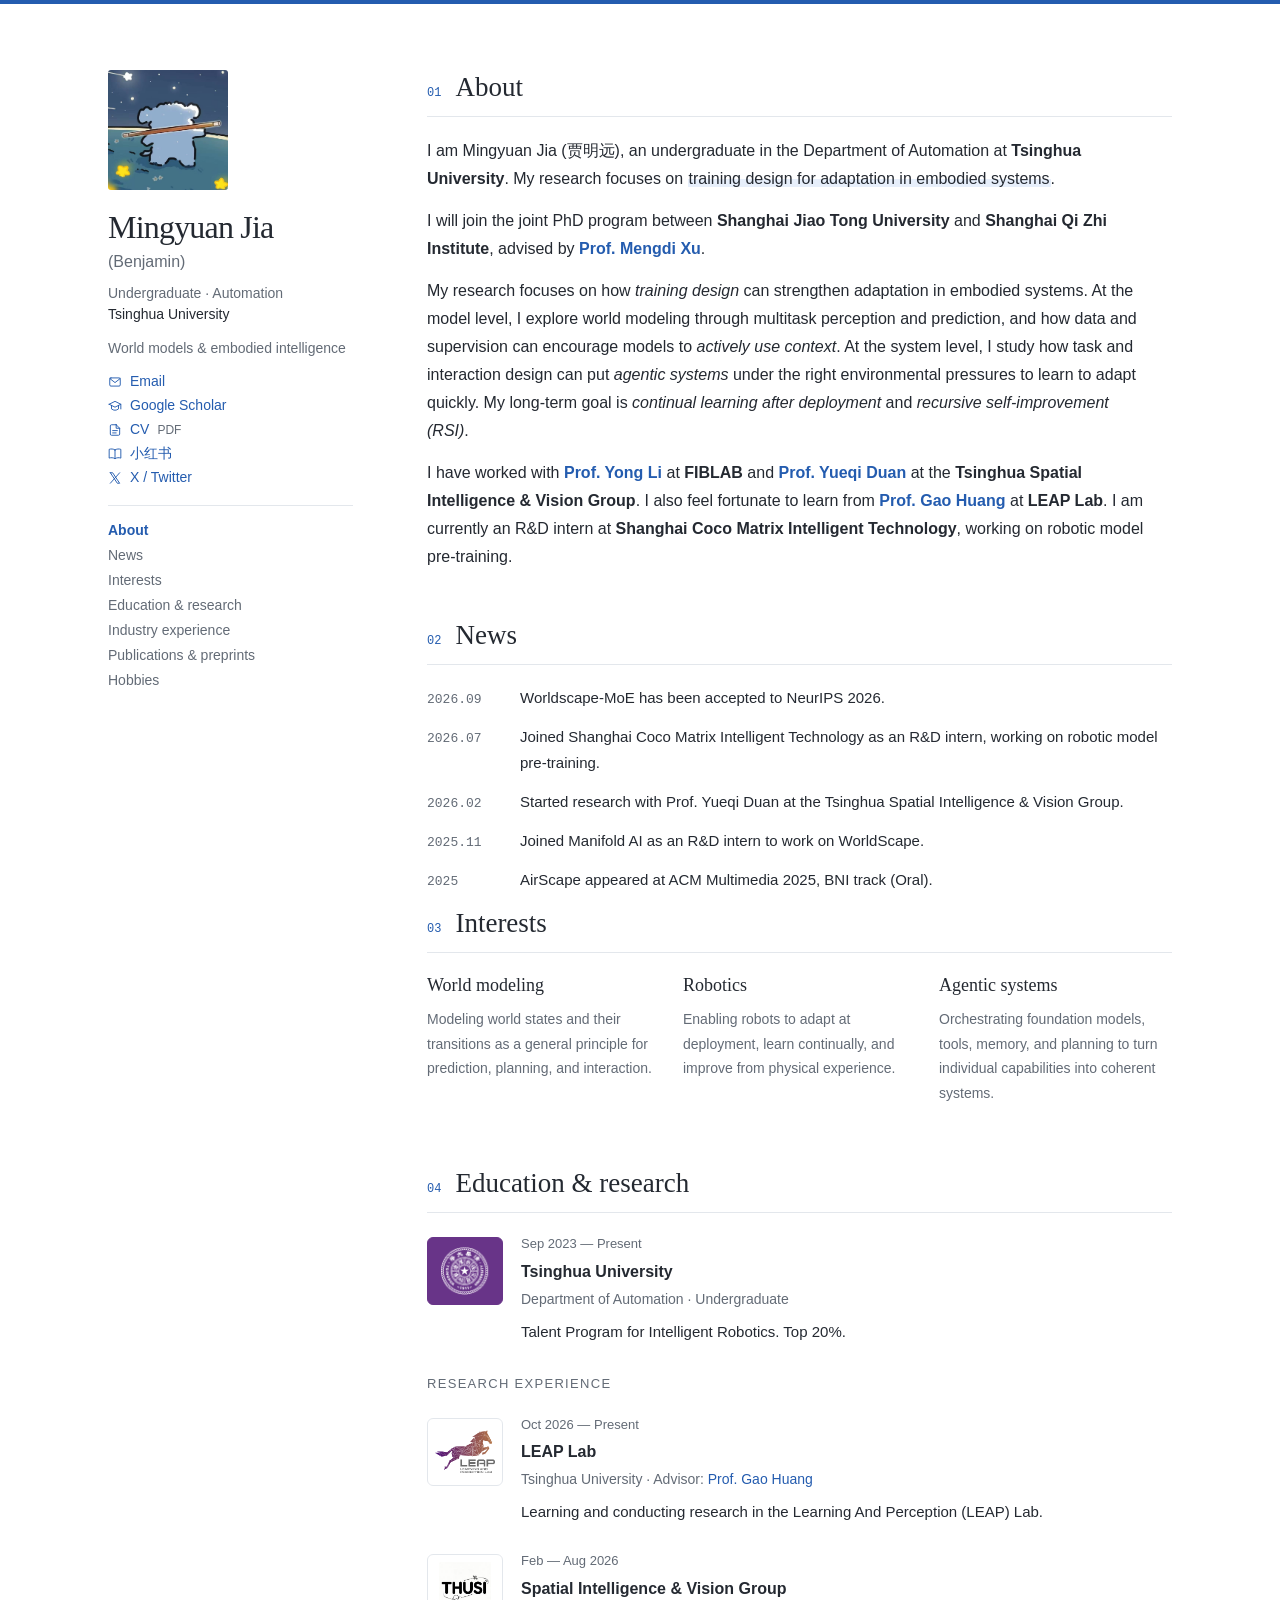
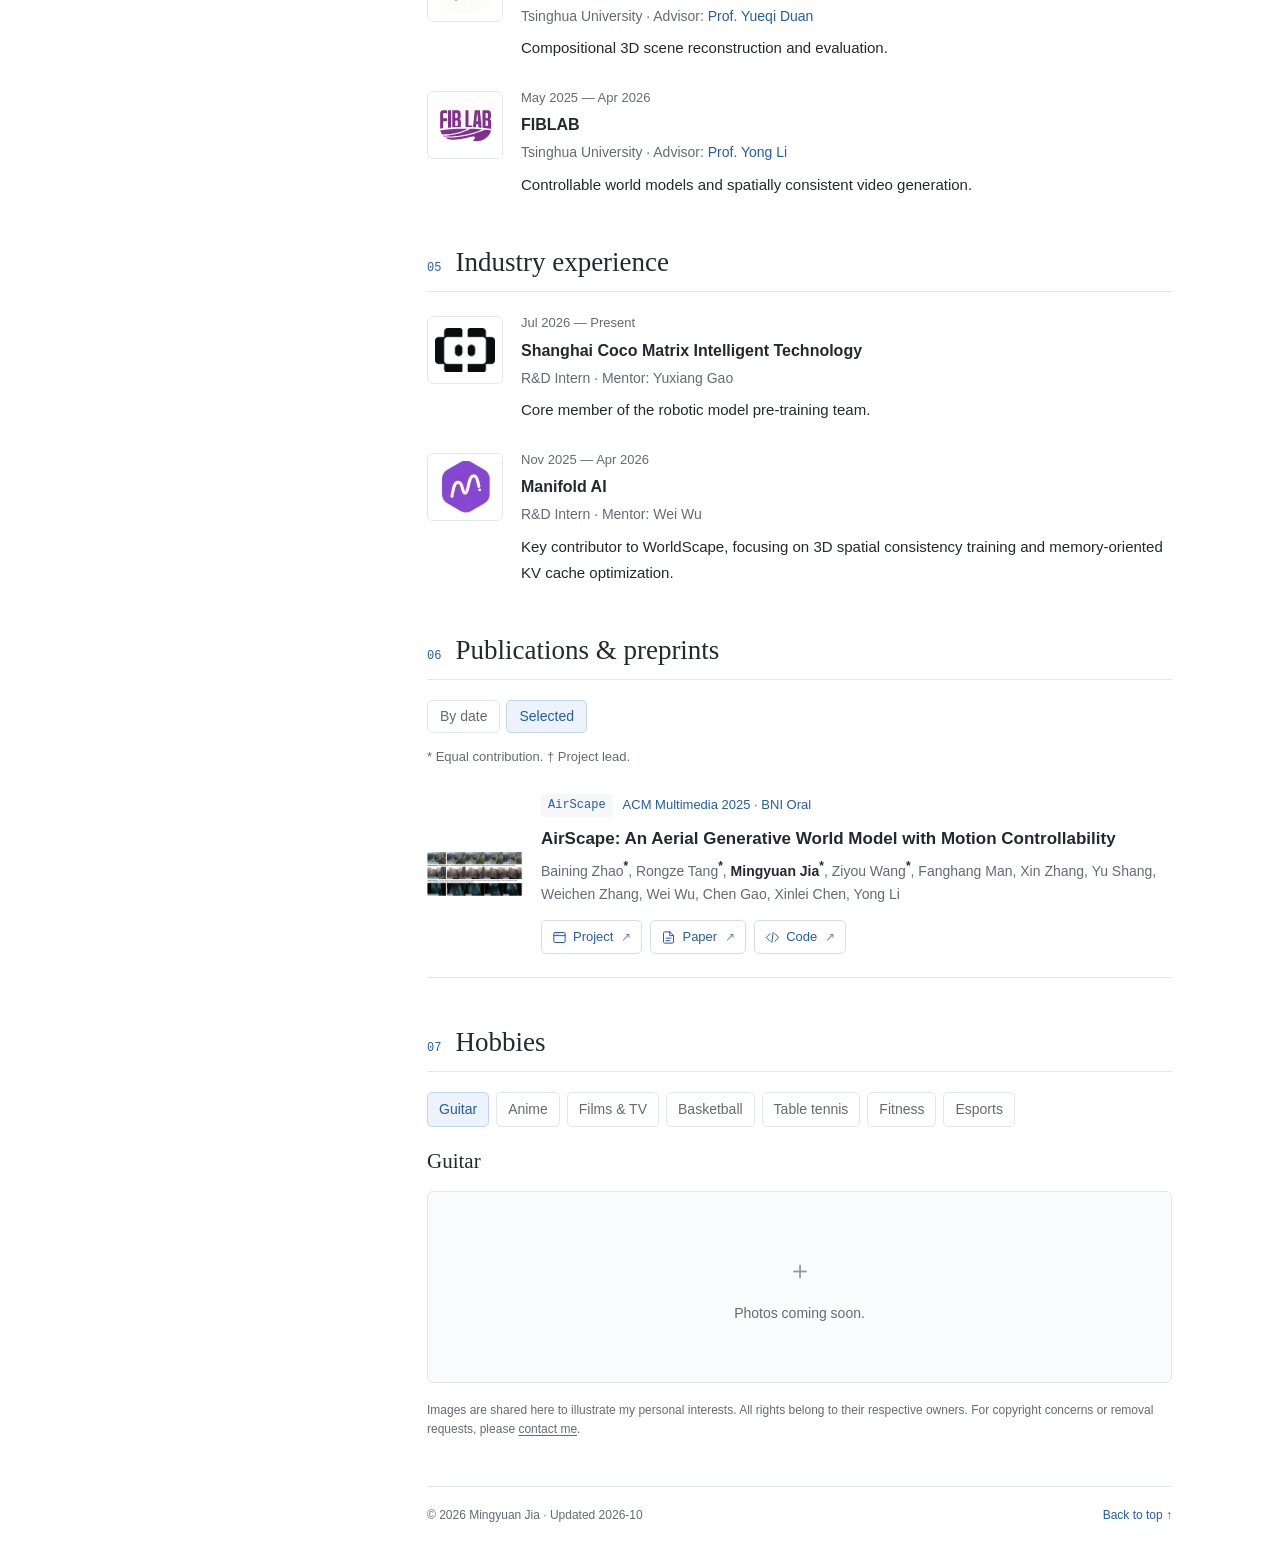
==== commit 0c95bd0d: "Update Manifold AI mentor to Wei Wu" ====
--- a/index.html
+++ b/index.html
@@ -24,6 +24,6 @@
 <div class="contact"><a href="mailto:jmy23@mails.tsinghua.edu.cn"><svg class="contact-icon" viewBox="0 0 24 24" fill="none" stroke="currentColor" stroke-width="1.6" stroke-linecap="round" stroke-linejoin="round" aria-hidden="true" focusable="false"><rect x="3" y="5" width="18" height="14" rx="2"/><path d="m3 6 9 7 9-7"/></svg>Email</a><a href="https://scholar.google.com/citations?user=em5g4N8AAAAJ" target="_blank" rel="noopener noreferrer" title="Google Scholar ↗"><svg class="contact-icon" viewBox="0 0 24 24" fill="none" stroke="currentColor" stroke-width="1.6" stroke-linecap="round" stroke-linejoin="round" aria-hidden="true" focusable="false"><path d="m2 9 10-5 10 5-10 5-10-5Zm4 2v6c4 3 8 3 12 0v-6M22 9v8"/></svg>Google Scholar</a><a href="./assets/files/MingyuanJia-CV.pdf" target="_blank" rel="noopener noreferrer" title="CV · PDF ↗"><svg class="contact-icon" viewBox="0 0 24 24" fill="none" stroke="currentColor" stroke-width="1.6" stroke-linecap="round" stroke-linejoin="round" aria-hidden="true" focusable="false"><path d="M14 3H6a2 2 0 0 0-2 2v14a2 2 0 0 0 2 2h12a2 2 0 0 0 2-2V9l-6-6Zm0 0v6h6M8 13h8M8 17h6"/></svg>CV <span class="file-type">PDF</span></a><a href="https://www.xiaohongshu.com/user/profile/6916f0350000000032015033" target="_blank" rel="noopener noreferrer"><svg class="contact-icon" viewBox="0 0 24 24" fill="none" stroke="currentColor" stroke-width="1.6" stroke-linecap="round" stroke-linejoin="round" aria-hidden="true" focusable="false"><path d="M12 5C9 3 5 3 2 4v15c3-1 7-1 10 1 3-2 7-2 10-1V4c-3-1-7-1-10 1Zm0 0v15"/></svg>小红书</a><a href="https://x.com/nROweyUXqf3100" target="_blank" rel="noopener noreferrer"><svg class="contact-icon" viewBox="0 0 24 24" fill="none" stroke="currentColor" stroke-width="1.6" stroke-linecap="round" stroke-linejoin="round" aria-hidden="true" focusable="false"><path d="M4 3h4l12 18h-4L4 3Zm16 0L4 21"/></svg>X / Twitter</a></div>
 <nav class="nav" aria-label="Sections"><a href="#about">About</a><a href="#news">News</a><a href="#interests">Interests</a><a href="#education">Education & research</a><a href="#industry">Industry experience</a><a href="#publications">Publications & preprints</a><a href="#hobbies">Hobbies</a></nav>
 </aside>
-<main id="content"><section class="section about" id="about" aria-labelledby="heading-about"><div class="section-head"><span class="num" aria-hidden="true">01</span><h2 id="heading-about">About</h2></div><p>I am Mingyuan Jia (贾明远), an undergraduate in the Department of Automation at <strong class="about-institution">Tsinghua University</strong>. My research focuses on <mark class="about-interest">training design for adaptation in embodied systems</mark>.</p><p>I will join the joint PhD program between <strong class="about-institution">Shanghai Jiao Tong University</strong> and <strong class="about-institution">Shanghai Qi Zhi Institute</strong>, advised by <a class="about-person" href="https://www.mengdixu.me/" target="_blank" rel="noopener noreferrer">Prof. Mengdi Xu</a>.</p><p>My research focuses on how <em class="about-idea">training design</em> can strengthen adaptation in embodied systems. At the model level, I explore world modeling through multitask perception and prediction, and how data and supervision can encourage models to <em class="about-idea">actively use context</em>. At the system level, I study how task and interaction design can put <em class="about-idea">agentic systems</em> under the right environmental pressures to learn to adapt quickly. My long-term goal is <em class="about-idea">continual learning after deployment</em> and <em class="about-idea">recursive self-improvement (RSI)</em>.</p><p>I have worked with <a class="about-person" href="https://fi.ee.tsinghua.edu.cn/~liyong/" target="_blank" rel="noopener noreferrer">Prof. Yong Li</a> at <strong class="about-institution">FIBLAB</strong> and <a class="about-person" href="https://duanyueqi.github.io/" target="_blank" rel="noopener noreferrer">Prof. Yueqi Duan</a> at the <strong class="about-institution">Tsinghua Spatial Intelligence &amp; Vision Group</strong>. I also feel fortunate to learn from <a class="about-person" href="https://gaohuang-net.github.io/" target="_blank" rel="noopener noreferrer">Prof. Gao Huang</a> at <strong class="about-institution">LEAP Lab</strong>. I am currently an R&amp;D intern at <strong class="about-institution">Shanghai Coco Matrix Intelligent Technology</strong>, working on robotic model pre-training.</p></section><section class="section news" id="news" aria-labelledby="heading-news"><div class="section-head"><span class="num" aria-hidden="true">02</span><h2 id="heading-news">News</h2></div><ul class="news"><li><time>2026.09</time><p>Worldscape-MoE has been accepted to NeurIPS 2026.</p></li><li><time>2026.07</time><p>Joined Shanghai Coco Matrix Intelligent Technology as an R&amp;D intern, working on robotic model pre-training.</p></li><li><time>2026.02</time><p>Started research with Prof. Yueqi Duan at the Tsinghua Spatial Intelligence &amp; Vision Group.</p></li><li><time>2025.11</time><p>Joined Manifold AI as an R&amp;D intern to work on WorldScape.</p></li><li><time>2025</time><p>AirScape appeared at ACM Multimedia 2025, BNI track (Oral).</p></li></ul></section><section class="section interests" id="interests" aria-labelledby="heading-interests"><div class="section-head"><span class="num" aria-hidden="true">03</span><h2 id="heading-interests">Interests</h2></div><div class="interest-grid"><article><h3>World modeling</h3><p>Modeling world states and their transitions as a general principle for prediction, planning, and interaction.</p></article><article><h3>Robotics</h3><p>Enabling robots to adapt at deployment, learn continually, and improve from physical experience.</p></article><article><h3>Agentic systems</h3><p>Orchestrating foundation models, tools, memory, and planning to turn individual capabilities into coherent systems.</p></article></div></section><section class="section education" id="education" aria-labelledby="heading-education"><div class="section-head"><span class="num" aria-hidden="true">04</span><h2 id="heading-education">Education & research</h2></div><article class="entry"><a class="organization-logo organization-logo--tsinghua" href="https://www.tsinghua.edu.cn/" target="_blank" rel="noopener noreferrer" aria-label="Tsinghua University"><img src="./assets/organizations/tsinghua.png" alt="Tsinghua University logo" width="64" height="64"></a><div class="entry-details"><div class="date">Sep 2023 — Present</div><h3>Tsinghua University</h3><p class="subtitle">Department of Automation · Undergraduate</p><p>Talent Program for Intelligent Robotics. Top 20%.</p></div></article><h3 class="subheading">Research experience</h3><article class="entry"><a class="organization-logo" href="https://www.leaplab.ai/" target="_blank" rel="noopener noreferrer" aria-label="LEAP Lab"><img src="./assets/organizations/leaplab.png" alt="LEAP Lab logo" width="64" height="64"></a><div class="entry-details"><div class="date">Oct 2026 — Present</div><h3>LEAP Lab</h3><p class="subtitle">Tsinghua University · Advisor: <a href="https://gaohuang-net.github.io/" target="_blank" rel="noopener noreferrer">Prof. Gao Huang</a></p><p>Learning and conducting research in the Learning And Perception (LEAP) Lab.</p></div></article><article class="entry"><a class="organization-logo" href="https://github.com/THU-SI" target="_blank" rel="noopener noreferrer" aria-label="Spatial Intelligence &amp; Vision Group"><img src="./assets/organizations/thu-si.png" alt="Spatial Intelligence &amp; Vision Group logo" width="64" height="64"></a><div class="entry-details"><div class="date">Feb — Aug 2026</div><h3>Spatial Intelligence &amp; Vision Group</h3><p class="subtitle">Tsinghua University · Advisor: <a href="https://duanyueqi.github.io/" target="_blank" rel="noopener noreferrer">Prof. Yueqi Duan</a></p><p>Compositional 3D scene reconstruction and evaluation.</p></div></article><article class="entry"><a class="organization-logo" href="https://fi.ee.tsinghua.edu.cn/" target="_blank" rel="noopener noreferrer" aria-label="FIBLAB"><img src="./assets/organizations/fiblab.svg" alt="FIBLAB logo" width="64" height="64"></a><div class="entry-details"><div class="date">May 2025 — Apr 2026</div><h3>FIBLAB</h3><p class="subtitle">Tsinghua University · Advisor: <a href="https://fi.ee.tsinghua.edu.cn/~liyong/" target="_blank" rel="noopener noreferrer">Prof. Yong Li</a></p><p>Controllable world models and spatially consistent video generation.</p></div></article></section><section class="section industry" id="industry" aria-labelledby="heading-industry"><div class="section-head"><span class="num" aria-hidden="true">05</span><h2 id="heading-industry">Industry experience</h2></div><article class="entry"><a class="organization-logo" href="https://www.ccmtrx.com/" target="_blank" rel="noopener noreferrer" aria-label="Shanghai Coco Matrix Intelligent Technology"><img src="./assets/organizations/coco-matrix.png" alt="Shanghai Coco Matrix Intelligent Technology logo" width="64" height="64"></a><div class="entry-details"><div class="date">Jul 2026 — Present</div><h3>Shanghai Coco Matrix Intelligent Technology</h3><p class="subtitle">R&amp;D Intern · Mentor: Yuxiang Gao</p><p>Core member of the robotic model pre-training team.</p></div></article><article class="entry"><a class="organization-logo" href="https://manifoldai.cn/" target="_blank" rel="noopener noreferrer" aria-label="Manifold AI"><img src="./assets/organizations/manifold.png" alt="Manifold AI logo" width="64" height="64"></a><div class="entry-details"><div class="date">Nov 2025 — Apr 2026</div><h3>Manifold AI</h3><p class="subtitle">R&amp;D Intern · Mentors: Chen Gao, Wei Wu</p><p>Key contributor to WorldScape, focusing on 3D spatial consistency training and memory-oriented KV cache optimization.</p></div></article></section><section class="section publications" id="publications" aria-labelledby="heading-publications"><div class="section-head"><span class="num" aria-hidden="true">06</span><h2 id="heading-publications">Publications & preprints</h2></div><div class="publication-controls" role="group" aria-label="Publication view" hidden><button type="button" data-publication-view="date" aria-pressed="false">By date</button><button type="button" data-publication-view="selected" aria-pressed="false">Selected</button></div><p class="legend">* Equal contribution. † Project lead.</p><div class="publication-list" data-default-view="selected"><article class="paper" data-selected="false" data-selected-order="100"><a class="paper-figure" href="./assets/papers/bridgewam.webp" target="_blank" rel="noopener" aria-label="BridgeWAM · View figure"><img src="./assets/papers/bridgewam.webp" alt="BridgeWAM overview figure" width="1000" height="555" loading="lazy"></a><div class="paper-details"><div class="paper-top"><span class="paper-key">BridgeWAM</span><span class="venue">arXiv preprint · 2026</span></div><h3><a class="paper-title-link" href="https://bridgewam.github.io/Bridge-Wam-show/" target="_blank" rel="noopener noreferrer" aria-label="BridgeWAM: Bridging Video and Action Experts via Latent Bridge Queries (opens in a new tab)">BridgeWAM: Bridging Video and Action Experts via Latent Bridge Queries</a></h3><p class="authors">Jiaxin Fang, Ruitong Liu, Zeyu Lai, Xingyu Wang, <strong>Mingyuan Jia</strong>, Pingyue Sheng, Weikang Wan, Mengdi Xu, Yuxiang Gao</p><div class="paper-links"><a class="resource-link" href="https://bridgewam.github.io/Bridge-Wam-show/" target="_blank" rel="noopener noreferrer" aria-label="BridgeWAM · Project (opens in a new tab)"><svg class="contact-icon" viewBox="0 0 24 24" fill="none" stroke="currentColor" stroke-width="1.6" stroke-linecap="round" stroke-linejoin="round" aria-hidden="true" focusable="false"><rect x="3" y="4" width="18" height="16" rx="2"/><path d="M3 9h18M7 6.5h.01M10 6.5h.01"/></svg><span>Project</span><span class="external-mark" aria-hidden="true">↗</span></a><a class="resource-link" href="https://arxiv.org/abs/2610.14746" target="_blank" rel="noopener noreferrer" aria-label="BridgeWAM · Paper (opens in a new tab)"><svg class="contact-icon" viewBox="0 0 24 24" fill="none" stroke="currentColor" stroke-width="1.6" stroke-linecap="round" stroke-linejoin="round" aria-hidden="true" focusable="false"><path d="M14 3H6a2 2 0 0 0-2 2v14a2 2 0 0 0 2 2h12a2 2 0 0 0 2-2V9l-6-6Zm0 0v6h6M8 13h8M8 17h6"/></svg><span>Paper</span><span class="external-mark" aria-hidden="true">↗</span></a><a class="resource-link" href="https://github.com/jxfang04/BridgeWAM-code" target="_blank" rel="noopener noreferrer" aria-label="BridgeWAM · Code (opens in a new tab)"><svg class="contact-icon" viewBox="0 0 24 24" fill="none" stroke="currentColor" stroke-width="1.6" stroke-linecap="round" stroke-linejoin="round" aria-hidden="true" focusable="false"><path d="m8 6-6 6 6 6m8-12 6 6-6 6m-3-14-2 16"/></svg><span>Code</span><span class="external-mark" aria-hidden="true">↗</span></a></div></div></article><article class="paper" data-selected="false" data-selected-order="100"><a class="paper-figure" href="./assets/papers/vigar.webp" target="_blank" rel="noopener" aria-label="ViGAR · View figure"><img src="./assets/papers/vigar.webp" alt="ViGAR overview figure" width="1000" height="485" loading="lazy"></a><div class="paper-details"><div class="paper-top"><span class="paper-key">ViGAR</span><span class="venue">arXiv preprint · 2026</span></div><h3><a class="paper-title-link" href="https://dagroup-pku.github.io/ViGAR/" target="_blank" rel="noopener noreferrer" aria-label="Rethinking World-Action Model for Compositional and In-Context Robotic Manipulation (opens in a new tab)">Rethinking World-Action Model for Compositional and In-Context Robotic Manipulation</a></h3><p class="authors">Shukai Gong<sup class="author-marks" title="Equal contribution">*</sup>, Xuanran Zhai<sup class="author-marks" title="Equal contribution">*</sup>, Yintianrun Zhang<sup class="author-marks" title="Equal contribution">*</sup>, Ruopeng Cui, Ye Huang, Yiyang Fu, Dexuan Lyu, Chaojie Li, Xinyi Song, Peiwen Lin, Chuang Wang, <strong>Mingyuan Jia</strong>, Yufan Deng, Jiaxin Fang, Bo Liang, Jiaxin Li, Yuxiang Gao, Hao Liu, Daquan Zhou</p><div class="paper-links"><a class="resource-link" href="https://dagroup-pku.github.io/ViGAR/" target="_blank" rel="noopener noreferrer" aria-label="ViGAR · Project (opens in a new tab)"><svg class="contact-icon" viewBox="0 0 24 24" fill="none" stroke="currentColor" stroke-width="1.6" stroke-linecap="round" stroke-linejoin="round" aria-hidden="true" focusable="false"><rect x="3" y="4" width="18" height="16" rx="2"/><path d="M3 9h18M7 6.5h.01M10 6.5h.01"/></svg><span>Project</span><span class="external-mark" aria-hidden="true">↗</span></a><a class="resource-link" href="https://arxiv.org/abs/2610.02368" target="_blank" rel="noopener noreferrer" aria-label="ViGAR · Paper (opens in a new tab)"><svg class="contact-icon" viewBox="0 0 24 24" fill="none" stroke="currentColor" stroke-width="1.6" stroke-linecap="round" stroke-linejoin="round" aria-hidden="true" focusable="false"><path d="M14 3H6a2 2 0 0 0-2 2v14a2 2 0 0 0 2 2h12a2 2 0 0 0 2-2V9l-6-6Zm0 0v6h6M8 13h8M8 17h6"/></svg><span>Paper</span><span class="external-mark" aria-hidden="true">↗</span></a><a class="resource-link" href="https://github.com/DAGroup-PKU/ViGAR" target="_blank" rel="noopener noreferrer" aria-label="ViGAR · Code (opens in a new tab)"><svg class="contact-icon" viewBox="0 0 24 24" fill="none" stroke="currentColor" stroke-width="1.6" stroke-linecap="round" stroke-linejoin="round" aria-hidden="true" focusable="false"><path d="m8 6-6 6 6 6m8-12 6 6-6 6m-3-14-2 16"/></svg><span>Code</span><span class="external-mark" aria-hidden="true">↗</span></a></div></div></article><article class="paper" data-selected="false" data-selected-order="100"><a class="paper-figure" href="./assets/papers/psg-jepa.webp" target="_blank" rel="noopener" aria-label="PSG-JEPA · View figure"><img src="./assets/papers/psg-jepa.webp" alt="PSG-JEPA overview figure" width="599" height="766" loading="lazy"></a><div class="paper-details"><div class="paper-top"><span class="paper-key">PSG-JEPA</span><span class="venue">arXiv preprint · 2026</span></div><h3><a class="paper-title-link" href="https://haodong-yan.github.io/psg-jepa-project-page/" target="_blank" rel="noopener noreferrer" aria-label="Is Forward Prediction Enough? Physical State Grounding for JEPA World Models (opens in a new tab)">Is Forward Prediction Enough? Physical State Grounding for JEPA World Models</a></h3><p class="authors">Haodong Yan<sup class="author-marks" title="Project lead; Equal contribution">†*</sup>, Jiaguan Zhu<sup class="author-marks" title="Equal contribution">*</sup>, <strong>Mingyuan Jia</strong>, Ruiqing Yin, Junjie He, Zhide Zhong, Junfeng Li, Jinxuan Lu, Hengtao Li, Tianran Zhang, Jiayi Chen, Wenxuan Song, Wen Chen, Yuxiang Gao, Haoang Li</p><div class="paper-links"><a class="resource-link" href="https://haodong-yan.github.io/psg-jepa-project-page/" target="_blank" rel="noopener noreferrer" aria-label="PSG-JEPA · Project (opens in a new tab)"><svg class="contact-icon" viewBox="0 0 24 24" fill="none" stroke="currentColor" stroke-width="1.6" stroke-linecap="round" stroke-linejoin="round" aria-hidden="true" focusable="false"><rect x="3" y="4" width="18" height="16" rx="2"/><path d="M3 9h18M7 6.5h.01M10 6.5h.01"/></svg><span>Project</span><span class="external-mark" aria-hidden="true">↗</span></a><a class="resource-link" href="https://arxiv.org/abs/2608.06799" target="_blank" rel="noopener noreferrer" aria-label="PSG-JEPA · Paper (opens in a new tab)"><svg class="contact-icon" viewBox="0 0 24 24" fill="none" stroke="currentColor" stroke-width="1.6" stroke-linecap="round" stroke-linejoin="round" aria-hidden="true" focusable="false"><path d="M14 3H6a2 2 0 0 0-2 2v14a2 2 0 0 0 2 2h12a2 2 0 0 0 2-2V9l-6-6Zm0 0v6h6M8 13h8M8 17h6"/></svg><span>Paper</span><span class="external-mark" aria-hidden="true">↗</span></a><a class="resource-link" href="https://github.com/Haodong-Yan/PSG-JEPA" target="_blank" rel="noopener noreferrer" aria-label="PSG-JEPA · Code (opens in a new tab)"><svg class="contact-icon" viewBox="0 0 24 24" fill="none" stroke="currentColor" stroke-width="1.6" stroke-linecap="round" stroke-linejoin="round" aria-hidden="true" focusable="false"><path d="m8 6-6 6 6 6m8-12 6 6-6 6m-3-14-2 16"/></svg><span>Code</span><span class="external-mark" aria-hidden="true">↗</span></a></div></div></article><article class="paper" data-selected="false" data-selected-order="100"><a class="paper-figure" href="./assets/papers/worldscape-moe.webp" target="_blank" rel="noopener" aria-label="Worldscape-MoE · View figure"><img src="./assets/papers/worldscape-moe.webp" alt="Worldscape-MoE overview figure" width="1000" height="609" loading="lazy"></a><div class="paper-details"><div class="paper-top"><span class="paper-key">Worldscape-MoE</span><span class="venue">NeurIPS 2026</span></div><h3><a class="paper-title-link" href="https://worldscape-moe.com/" target="_blank" rel="noopener noreferrer" aria-label="Worldscape-MoE: A Unified Mixture-of-Experts World Model for Scalable Heterogeneous Action Control (opens in a new tab)">Worldscape-MoE: A Unified Mixture-of-Experts World Model for Scalable Heterogeneous Action Control</a></h3><p class="authors">Jianjie Fang<sup class="author-marks" title="Project lead; Equal contribution">†*</sup>, Yongyan Xu<sup class="author-marks" title="Equal contribution">*</sup>, Ziyou Wang<sup class="author-marks" title="Equal contribution">*</sup>, Chen Gao, Yuchao Huang, Zhaolu Wang, Rongze Tang, <strong>Mingyuan Jia</strong>, Baining Zhao, Weichen Zhang, Xin Zhang, Haisheng Su, Yu Shang, Wei Wu, Xinlei Chen, Yong Li</p><div class="paper-links"><a class="resource-link" href="https://worldscape-moe.com/" target="_blank" rel="noopener noreferrer" aria-label="Worldscape-MoE · Project (opens in a new tab)"><svg class="contact-icon" viewBox="0 0 24 24" fill="none" stroke="currentColor" stroke-width="1.6" stroke-linecap="round" stroke-linejoin="round" aria-hidden="true" focusable="false"><rect x="3" y="4" width="18" height="16" rx="2"/><path d="M3 9h18M7 6.5h.01M10 6.5h.01"/></svg><span>Project</span><span class="external-mark" aria-hidden="true">↗</span></a><a class="resource-link" href="https://arxiv.org/abs/2607.03964" target="_blank" rel="noopener noreferrer" aria-label="Worldscape-MoE · Paper (opens in a new tab)"><svg class="contact-icon" viewBox="0 0 24 24" fill="none" stroke="currentColor" stroke-width="1.6" stroke-linecap="round" stroke-linejoin="round" aria-hidden="true" focusable="false"><path d="M14 3H6a2 2 0 0 0-2 2v14a2 2 0 0 0 2 2h12a2 2 0 0 0 2-2V9l-6-6Zm0 0v6h6M8 13h8M8 17h6"/></svg><span>Paper</span><span class="external-mark" aria-hidden="true">↗</span></a><a class="resource-link" href="https://github.com/EmbodiedCity/Worldscape-MoE.code" target="_blank" rel="noopener noreferrer" aria-label="Worldscape-MoE · Code (opens in a new tab)"><svg class="contact-icon" viewBox="0 0 24 24" fill="none" stroke="currentColor" stroke-width="1.6" stroke-linecap="round" stroke-linejoin="round" aria-hidden="true" focusable="false"><path d="m8 6-6 6 6 6m8-12 6 6-6 6m-3-14-2 16"/></svg><span>Code</span><span class="external-mark" aria-hidden="true">↗</span></a></div></div></article><article class="paper" data-selected="false" data-selected-order="100"><a class="paper-figure" href="./assets/papers/replicateanyscene.webp" target="_blank" rel="noopener" aria-label="ReplicateAnyScene · View figure"><img src="./assets/papers/replicateanyscene.webp" alt="ReplicateAnyScene overview figure" width="938" height="535" loading="lazy"></a><div class="paper-details"><div class="paper-top"><span class="paper-key">ReplicateAnyScene</span><span class="venue">arXiv preprint · 2026</span></div><h3><a class="paper-title-link" href="https://xiac20.github.io/ReplicateAnyScene/" target="_blank" rel="noopener noreferrer" aria-label="ReplicateAnyScene: Zero-Shot Video-to-3D Composition via Textual-Visual-Spatial Alignment (opens in a new tab)">ReplicateAnyScene: Zero-Shot Video-to-3D Composition via Textual-Visual-Spatial Alignment</a></h3><p class="authors">Mingyu Dong<sup class="author-marks" title="Equal contribution">*</sup>, Chong Xia<sup class="author-marks" title="Equal contribution">*</sup>, <strong>Mingyuan Jia</strong>, Weichen Lyu, Long Xu, Zheng Zhu, Yueqi Duan</p><div class="paper-links"><a class="resource-link" href="https://xiac20.github.io/ReplicateAnyScene/" target="_blank" rel="noopener noreferrer" aria-label="ReplicateAnyScene · Project (opens in a new tab)"><svg class="contact-icon" viewBox="0 0 24 24" fill="none" stroke="currentColor" stroke-width="1.6" stroke-linecap="round" stroke-linejoin="round" aria-hidden="true" focusable="false"><rect x="3" y="4" width="18" height="16" rx="2"/><path d="M3 9h18M7 6.5h.01M10 6.5h.01"/></svg><span>Project</span><span class="external-mark" aria-hidden="true">↗</span></a><a class="resource-link" href="https://arxiv.org/abs/2604.10789" target="_blank" rel="noopener noreferrer" aria-label="ReplicateAnyScene · Paper (opens in a new tab)"><svg class="contact-icon" viewBox="0 0 24 24" fill="none" stroke="currentColor" stroke-width="1.6" stroke-linecap="round" stroke-linejoin="round" aria-hidden="true" focusable="false"><path d="M14 3H6a2 2 0 0 0-2 2v14a2 2 0 0 0 2 2h12a2 2 0 0 0 2-2V9l-6-6Zm0 0v6h6M8 13h8M8 17h6"/></svg><span>Paper</span><span class="external-mark" aria-hidden="true">↗</span></a><a class="resource-link" href="https://github.com/xiac20/ReplicateAnyScene" target="_blank" rel="noopener noreferrer" aria-label="ReplicateAnyScene · Code (opens in a new tab)"><svg class="contact-icon" viewBox="0 0 24 24" fill="none" stroke="currentColor" stroke-width="1.6" stroke-linecap="round" stroke-linejoin="round" aria-hidden="true" focusable="false"><path d="m8 6-6 6 6 6m8-12 6 6-6 6m-3-14-2 16"/></svg><span>Code</span><span class="external-mark" aria-hidden="true">↗</span></a></div></div></article><article class="paper" data-selected="true" data-selected-order="1"><a class="paper-figure" href="./assets/papers/airscape.webp" target="_blank" rel="noopener" aria-label="AirScape · View figure"><img src="./assets/papers/airscape.webp" alt="AirScape overview figure" width="1000" height="452" loading="lazy"></a><div class="paper-details"><div class="paper-top"><span class="paper-key">AirScape</span><span class="venue">ACM Multimedia 2025 · BNI Oral</span></div><h3><a class="paper-title-link" href="https://embodiedcity.github.io/AirScape/" target="_blank" rel="noopener noreferrer" aria-label="AirScape: An Aerial Generative World Model with Motion Controllability (opens in a new tab)">AirScape: An Aerial Generative World Model with Motion Controllability</a></h3><p class="authors">Baining Zhao<sup class="author-marks" title="Equal contribution">*</sup>, Rongze Tang<sup class="author-marks" title="Equal contribution">*</sup>, <strong>Mingyuan Jia</strong><sup class="author-marks" title="Equal contribution">*</sup>, Ziyou Wang<sup class="author-marks" title="Equal contribution">*</sup>, Fanghang Man, Xin Zhang, Yu Shang, Weichen Zhang, Wei Wu, Chen Gao, Xinlei Chen, Yong Li</p><div class="paper-links"><a class="resource-link" href="https://embodiedcity.github.io/AirScape/" target="_blank" rel="noopener noreferrer" aria-label="AirScape · Project (opens in a new tab)"><svg class="contact-icon" viewBox="0 0 24 24" fill="none" stroke="currentColor" stroke-width="1.6" stroke-linecap="round" stroke-linejoin="round" aria-hidden="true" focusable="false"><rect x="3" y="4" width="18" height="16" rx="2"/><path d="M3 9h18M7 6.5h.01M10 6.5h.01"/></svg><span>Project</span><span class="external-mark" aria-hidden="true">↗</span></a><a class="resource-link" href="https://arxiv.org/abs/2507.08885" target="_blank" rel="noopener noreferrer" aria-label="AirScape · Paper (opens in a new tab)"><svg class="contact-icon" viewBox="0 0 24 24" fill="none" stroke="currentColor" stroke-width="1.6" stroke-linecap="round" stroke-linejoin="round" aria-hidden="true" focusable="false"><path d="M14 3H6a2 2 0 0 0-2 2v14a2 2 0 0 0 2 2h12a2 2 0 0 0 2-2V9l-6-6Zm0 0v6h6M8 13h8M8 17h6"/></svg><span>Paper</span><span class="external-mark" aria-hidden="true">↗</span></a><a class="resource-link" href="https://github.com/EmbodiedCity/AirScape.code" target="_blank" rel="noopener noreferrer" aria-label="AirScape · Code (opens in a new tab)"><svg class="contact-icon" viewBox="0 0 24 24" fill="none" stroke="currentColor" stroke-width="1.6" stroke-linecap="round" stroke-linejoin="round" aria-hidden="true" focusable="false"><path d="m8 6-6 6 6 6m8-12 6 6-6 6m-3-14-2 16"/></svg><span>Code</span><span class="external-mark" aria-hidden="true">↗</span></a></div></div></article></div><p class="publication-empty" hidden>No selected publications yet.</p></section><section class="section hobbies" id="hobbies" aria-labelledby="heading-hobbies"><div class="section-head"><span class="num" aria-hidden="true">07</span><h2 id="heading-hobbies">Hobbies</h2></div><div class="hobby-tabs" role="tablist" aria-label="Hobbies"><button type="button" role="tab" id="hobby-tab-guitar" aria-controls="hobby-panel-guitar" aria-selected="true" tabindex="0">Guitar</button><button type="button" role="tab" id="hobby-tab-anime" aria-controls="hobby-panel-anime" aria-selected="false" tabindex="-1">Anime</button><button type="button" role="tab" id="hobby-tab-film-tv" aria-controls="hobby-panel-film-tv" aria-selected="false" tabindex="-1">Films &amp; TV</button><button type="button" role="tab" id="hobby-tab-basketball" aria-controls="hobby-panel-basketball" aria-selected="false" tabindex="-1">Basketball</button><button type="button" role="tab" id="hobby-tab-table-tennis" aria-controls="hobby-panel-table-tennis" aria-selected="false" tabindex="-1">Table tennis</button><button type="button" role="tab" id="hobby-tab-fitness" aria-controls="hobby-panel-fitness" aria-selected="false" tabindex="-1">Fitness</button><button type="button" role="tab" id="hobby-tab-esports" aria-controls="hobby-panel-esports" aria-selected="false" tabindex="-1">Esports</button></div><div class="hobby-panel" role="tabpanel" id="hobby-panel-guitar" aria-labelledby="hobby-tab-guitar" tabindex="0"><h3>Guitar</h3><div class="hobby-stage"><div class="hobby-empty"><span aria-hidden="true">＋</span><p>Photos coming soon.</p></div><div class="hobby-pagination"><button type="button" data-step="-1" aria-label="Previous photo" disabled>‹</button><span class="hobby-count" role="status" aria-live="polite">0 / 0</span><button type="button" data-step="1" aria-label="Next photo" disabled>›</button></div></div></div><div class="hobby-panel" role="tabpanel" id="hobby-panel-anime" aria-labelledby="hobby-tab-anime" tabindex="0" hidden><h3>Anime</h3><div class="hobby-stage"><figure class="hobby-slide"><img src="./assets/hobbies/bocchi-the-rock.png" alt="Bocchi the Rock! band members" loading="lazy"></figure><figure class="hobby-slide" hidden><img src="./assets/hobbies/sword-art-online.png" alt="Sword Art Online artwork" loading="lazy"></figure><div class="hobby-pagination"><button type="button" data-step="-1" aria-label="Previous photo" disabled>‹</button><span class="hobby-count" role="status" aria-live="polite">1 / 2</span><button type="button" data-step="1" aria-label="Next photo" disabled>›</button></div></div></div><div class="hobby-panel" role="tabpanel" id="hobby-panel-film-tv" aria-labelledby="hobby-tab-film-tv" tabindex="0" hidden><h3>Films &amp; TV</h3><div class="hobby-stage"><figure class="hobby-slide"><img src="./assets/hobbies/person-of-interest.png" alt="Person of Interest cast poster" loading="lazy"></figure><figure class="hobby-slide" hidden><img src="./assets/hobbies/interstellar.png" alt="Interstellar astronaut on an icy planet" loading="lazy"></figure><div class="hobby-pagination"><button type="button" data-step="-1" aria-label="Previous photo" disabled>‹</button><span class="hobby-count" role="status" aria-live="polite">1 / 2</span><button type="button" data-step="1" aria-label="Next photo" disabled>›</button></div></div></div><div class="hobby-panel" role="tabpanel" id="hobby-panel-basketball" aria-labelledby="hobby-tab-basketball" tabindex="0" hidden><h3>Basketball</h3><div class="hobby-stage"><div class="hobby-empty"><span aria-hidden="true">＋</span><p>Photos coming soon.</p></div><div class="hobby-pagination"><button type="button" data-step="-1" aria-label="Previous photo" disabled>‹</button><span class="hobby-count" role="status" aria-live="polite">0 / 0</span><button type="button" data-step="1" aria-label="Next photo" disabled>›</button></div></div></div><div class="hobby-panel" role="tabpanel" id="hobby-panel-table-tennis" aria-labelledby="hobby-tab-table-tennis" tabindex="0" hidden><h3>Table tennis</h3><div class="hobby-stage"><div class="hobby-empty"><span aria-hidden="true">＋</span><p>Photos coming soon.</p></div><div class="hobby-pagination"><button type="button" data-step="-1" aria-label="Previous photo" disabled>‹</button><span class="hobby-count" role="status" aria-live="polite">0 / 0</span><button type="button" data-step="1" aria-label="Next photo" disabled>›</button></div></div></div><div class="hobby-panel" role="tabpanel" id="hobby-panel-fitness" aria-labelledby="hobby-tab-fitness" tabindex="0" hidden><h3>Fitness</h3><div class="hobby-stage"><div class="hobby-empty"><span aria-hidden="true">＋</span><p>Photos coming soon.</p></div><div class="hobby-pagination"><button type="button" data-step="-1" aria-label="Previous photo" disabled>‹</button><span class="hobby-count" role="status" aria-live="polite">0 / 0</span><button type="button" data-step="1" aria-label="Next photo" disabled>›</button></div></div></div><div class="hobby-panel" role="tabpanel" id="hobby-panel-esports" aria-labelledby="hobby-tab-esports" tabindex="0" hidden><h3>Esports</h3><div class="hobby-stage"><figure class="hobby-slide"><img src="./assets/hobbies/valorant.png" alt="VALORANT Viper artwork" loading="lazy"></figure><figure class="hobby-slide" hidden><img src="./assets/hobbies/league-of-legends.png" alt="League of Legends character artwork" loading="lazy"></figure><figure class="hobby-slide" hidden><img src="./assets/hobbies/wuthering-waves.png" alt="Wuthering Waves artwork" loading="lazy"></figure><div class="hobby-pagination"><button type="button" data-step="-1" aria-label="Previous photo" disabled>‹</button><span class="hobby-count" role="status" aria-live="polite">1 / 3</span><button type="button" data-step="1" aria-label="Next photo" disabled>›</button></div></div></div><p class="hobby-notice">Images are shared here to illustrate my personal interests. All rights belong to their respective owners. For copyright concerns or removal requests, please <a href="mailto:jmy23@mails.tsinghua.edu.cn">contact me</a>.</p></section>
+<main id="content"><section class="section about" id="about" aria-labelledby="heading-about"><div class="section-head"><span class="num" aria-hidden="true">01</span><h2 id="heading-about">About</h2></div><p>I am Mingyuan Jia (贾明远), an undergraduate in the Department of Automation at <strong class="about-institution">Tsinghua University</strong>. My research focuses on <mark class="about-interest">training design for adaptation in embodied systems</mark>.</p><p>I will join the joint PhD program between <strong class="about-institution">Shanghai Jiao Tong University</strong> and <strong class="about-institution">Shanghai Qi Zhi Institute</strong>, advised by <a class="about-person" href="https://www.mengdixu.me/" target="_blank" rel="noopener noreferrer">Prof. Mengdi Xu</a>.</p><p>My research focuses on how <em class="about-idea">training design</em> can strengthen adaptation in embodied systems. At the model level, I explore world modeling through multitask perception and prediction, and how data and supervision can encourage models to <em class="about-idea">actively use context</em>. At the system level, I study how task and interaction design can put <em class="about-idea">agentic systems</em> under the right environmental pressures to learn to adapt quickly. My long-term goal is <em class="about-idea">continual learning after deployment</em> and <em class="about-idea">recursive self-improvement (RSI)</em>.</p><p>I have worked with <a class="about-person" href="https://fi.ee.tsinghua.edu.cn/~liyong/" target="_blank" rel="noopener noreferrer">Prof. Yong Li</a> at <strong class="about-institution">FIBLAB</strong> and <a class="about-person" href="https://duanyueqi.github.io/" target="_blank" rel="noopener noreferrer">Prof. Yueqi Duan</a> at the <strong class="about-institution">Tsinghua Spatial Intelligence &amp; Vision Group</strong>. I also feel fortunate to learn from <a class="about-person" href="https://gaohuang-net.github.io/" target="_blank" rel="noopener noreferrer">Prof. Gao Huang</a> at <strong class="about-institution">LEAP Lab</strong>. I am currently an R&amp;D intern at <strong class="about-institution">Shanghai Coco Matrix Intelligent Technology</strong>, working on robotic model pre-training.</p></section><section class="section news" id="news" aria-labelledby="heading-news"><div class="section-head"><span class="num" aria-hidden="true">02</span><h2 id="heading-news">News</h2></div><ul class="news"><li><time>2026.09</time><p>Worldscape-MoE has been accepted to NeurIPS 2026.</p></li><li><time>2026.07</time><p>Joined Shanghai Coco Matrix Intelligent Technology as an R&amp;D intern, working on robotic model pre-training.</p></li><li><time>2026.02</time><p>Started research with Prof. Yueqi Duan at the Tsinghua Spatial Intelligence &amp; Vision Group.</p></li><li><time>2025.11</time><p>Joined Manifold AI as an R&amp;D intern to work on WorldScape.</p></li><li><time>2025</time><p>AirScape appeared at ACM Multimedia 2025, BNI track (Oral).</p></li></ul></section><section class="section interests" id="interests" aria-labelledby="heading-interests"><div class="section-head"><span class="num" aria-hidden="true">03</span><h2 id="heading-interests">Interests</h2></div><div class="interest-grid"><article><h3>World modeling</h3><p>Modeling world states and their transitions as a general principle for prediction, planning, and interaction.</p></article><article><h3>Robotics</h3><p>Enabling robots to adapt at deployment, learn continually, and improve from physical experience.</p></article><article><h3>Agentic systems</h3><p>Orchestrating foundation models, tools, memory, and planning to turn individual capabilities into coherent systems.</p></article></div></section><section class="section education" id="education" aria-labelledby="heading-education"><div class="section-head"><span class="num" aria-hidden="true">04</span><h2 id="heading-education">Education & research</h2></div><article class="entry"><a class="organization-logo organization-logo--tsinghua" href="https://www.tsinghua.edu.cn/" target="_blank" rel="noopener noreferrer" aria-label="Tsinghua University"><img src="./assets/organizations/tsinghua.png" alt="Tsinghua University logo" width="64" height="64"></a><div class="entry-details"><div class="date">Sep 2023 — Present</div><h3>Tsinghua University</h3><p class="subtitle">Department of Automation · Undergraduate</p><p>Talent Program for Intelligent Robotics. Top 20%.</p></div></article><h3 class="subheading">Research experience</h3><article class="entry"><a class="organization-logo" href="https://www.leaplab.ai/" target="_blank" rel="noopener noreferrer" aria-label="LEAP Lab"><img src="./assets/organizations/leaplab.png" alt="LEAP Lab logo" width="64" height="64"></a><div class="entry-details"><div class="date">Oct 2026 — Present</div><h3>LEAP Lab</h3><p class="subtitle">Tsinghua University · Advisor: <a href="https://gaohuang-net.github.io/" target="_blank" rel="noopener noreferrer">Prof. Gao Huang</a></p><p>Learning and conducting research in the Learning And Perception (LEAP) Lab.</p></div></article><article class="entry"><a class="organization-logo" href="https://github.com/THU-SI" target="_blank" rel="noopener noreferrer" aria-label="Spatial Intelligence &amp; Vision Group"><img src="./assets/organizations/thu-si.png" alt="Spatial Intelligence &amp; Vision Group logo" width="64" height="64"></a><div class="entry-details"><div class="date">Feb — Aug 2026</div><h3>Spatial Intelligence &amp; Vision Group</h3><p class="subtitle">Tsinghua University · Advisor: <a href="https://duanyueqi.github.io/" target="_blank" rel="noopener noreferrer">Prof. Yueqi Duan</a></p><p>Compositional 3D scene reconstruction and evaluation.</p></div></article><article class="entry"><a class="organization-logo" href="https://fi.ee.tsinghua.edu.cn/" target="_blank" rel="noopener noreferrer" aria-label="FIBLAB"><img src="./assets/organizations/fiblab.svg" alt="FIBLAB logo" width="64" height="64"></a><div class="entry-details"><div class="date">May 2025 — Apr 2026</div><h3>FIBLAB</h3><p class="subtitle">Tsinghua University · Advisor: <a href="https://fi.ee.tsinghua.edu.cn/~liyong/" target="_blank" rel="noopener noreferrer">Prof. Yong Li</a></p><p>Controllable world models and spatially consistent video generation.</p></div></article></section><section class="section industry" id="industry" aria-labelledby="heading-industry"><div class="section-head"><span class="num" aria-hidden="true">05</span><h2 id="heading-industry">Industry experience</h2></div><article class="entry"><a class="organization-logo" href="https://www.ccmtrx.com/" target="_blank" rel="noopener noreferrer" aria-label="Shanghai Coco Matrix Intelligent Technology"><img src="./assets/organizations/coco-matrix.png" alt="Shanghai Coco Matrix Intelligent Technology logo" width="64" height="64"></a><div class="entry-details"><div class="date">Jul 2026 — Present</div><h3>Shanghai Coco Matrix Intelligent Technology</h3><p class="subtitle">R&amp;D Intern · Mentor: Yuxiang Gao</p><p>Core member of the robotic model pre-training team.</p></div></article><article class="entry"><a class="organization-logo" href="https://manifoldai.cn/" target="_blank" rel="noopener noreferrer" aria-label="Manifold AI"><img src="./assets/organizations/manifold.png" alt="Manifold AI logo" width="64" height="64"></a><div class="entry-details"><div class="date">Nov 2025 — Apr 2026</div><h3>Manifold AI</h3><p class="subtitle">R&amp;D Intern · Mentor: Wei Wu</p><p>Key contributor to WorldScape, focusing on 3D spatial consistency training and memory-oriented KV cache optimization.</p></div></article></section><section class="section publications" id="publications" aria-labelledby="heading-publications"><div class="section-head"><span class="num" aria-hidden="true">06</span><h2 id="heading-publications">Publications & preprints</h2></div><div class="publication-controls" role="group" aria-label="Publication view" hidden><button type="button" data-publication-view="date" aria-pressed="false">By date</button><button type="button" data-publication-view="selected" aria-pressed="false">Selected</button></div><p class="legend">* Equal contribution. † Project lead.</p><div class="publication-list" data-default-view="selected"><article class="paper" data-selected="false" data-selected-order="100"><a class="paper-figure" href="./assets/papers/bridgewam.webp" target="_blank" rel="noopener" aria-label="BridgeWAM · View figure"><img src="./assets/papers/bridgewam.webp" alt="BridgeWAM overview figure" width="1000" height="555" loading="lazy"></a><div class="paper-details"><div class="paper-top"><span class="paper-key">BridgeWAM</span><span class="venue">arXiv preprint · 2026</span></div><h3><a class="paper-title-link" href="https://bridgewam.github.io/Bridge-Wam-show/" target="_blank" rel="noopener noreferrer" aria-label="BridgeWAM: Bridging Video and Action Experts via Latent Bridge Queries (opens in a new tab)">BridgeWAM: Bridging Video and Action Experts via Latent Bridge Queries</a></h3><p class="authors">Jiaxin Fang, Ruitong Liu, Zeyu Lai, Xingyu Wang, <strong>Mingyuan Jia</strong>, Pingyue Sheng, Weikang Wan, Mengdi Xu, Yuxiang Gao</p><div class="paper-links"><a class="resource-link" href="https://bridgewam.github.io/Bridge-Wam-show/" target="_blank" rel="noopener noreferrer" aria-label="BridgeWAM · Project (opens in a new tab)"><svg class="contact-icon" viewBox="0 0 24 24" fill="none" stroke="currentColor" stroke-width="1.6" stroke-linecap="round" stroke-linejoin="round" aria-hidden="true" focusable="false"><rect x="3" y="4" width="18" height="16" rx="2"/><path d="M3 9h18M7 6.5h.01M10 6.5h.01"/></svg><span>Project</span><span class="external-mark" aria-hidden="true">↗</span></a><a class="resource-link" href="https://arxiv.org/abs/2610.14746" target="_blank" rel="noopener noreferrer" aria-label="BridgeWAM · Paper (opens in a new tab)"><svg class="contact-icon" viewBox="0 0 24 24" fill="none" stroke="currentColor" stroke-width="1.6" stroke-linecap="round" stroke-linejoin="round" aria-hidden="true" focusable="false"><path d="M14 3H6a2 2 0 0 0-2 2v14a2 2 0 0 0 2 2h12a2 2 0 0 0 2-2V9l-6-6Zm0 0v6h6M8 13h8M8 17h6"/></svg><span>Paper</span><span class="external-mark" aria-hidden="true">↗</span></a><a class="resource-link" href="https://github.com/jxfang04/BridgeWAM-code" target="_blank" rel="noopener noreferrer" aria-label="BridgeWAM · Code (opens in a new tab)"><svg class="contact-icon" viewBox="0 0 24 24" fill="none" stroke="currentColor" stroke-width="1.6" stroke-linecap="round" stroke-linejoin="round" aria-hidden="true" focusable="false"><path d="m8 6-6 6 6 6m8-12 6 6-6 6m-3-14-2 16"/></svg><span>Code</span><span class="external-mark" aria-hidden="true">↗</span></a></div></div></article><article class="paper" data-selected="false" data-selected-order="100"><a class="paper-figure" href="./assets/papers/vigar.webp" target="_blank" rel="noopener" aria-label="ViGAR · View figure"><img src="./assets/papers/vigar.webp" alt="ViGAR overview figure" width="1000" height="485" loading="lazy"></a><div class="paper-details"><div class="paper-top"><span class="paper-key">ViGAR</span><span class="venue">arXiv preprint · 2026</span></div><h3><a class="paper-title-link" href="https://dagroup-pku.github.io/ViGAR/" target="_blank" rel="noopener noreferrer" aria-label="Rethinking World-Action Model for Compositional and In-Context Robotic Manipulation (opens in a new tab)">Rethinking World-Action Model for Compositional and In-Context Robotic Manipulation</a></h3><p class="authors">Shukai Gong<sup class="author-marks" title="Equal contribution">*</sup>, Xuanran Zhai<sup class="author-marks" title="Equal contribution">*</sup>, Yintianrun Zhang<sup class="author-marks" title="Equal contribution">*</sup>, Ruopeng Cui, Ye Huang, Yiyang Fu, Dexuan Lyu, Chaojie Li, Xinyi Song, Peiwen Lin, Chuang Wang, <strong>Mingyuan Jia</strong>, Yufan Deng, Jiaxin Fang, Bo Liang, Jiaxin Li, Yuxiang Gao, Hao Liu, Daquan Zhou</p><div class="paper-links"><a class="resource-link" href="https://dagroup-pku.github.io/ViGAR/" target="_blank" rel="noopener noreferrer" aria-label="ViGAR · Project (opens in a new tab)"><svg class="contact-icon" viewBox="0 0 24 24" fill="none" stroke="currentColor" stroke-width="1.6" stroke-linecap="round" stroke-linejoin="round" aria-hidden="true" focusable="false"><rect x="3" y="4" width="18" height="16" rx="2"/><path d="M3 9h18M7 6.5h.01M10 6.5h.01"/></svg><span>Project</span><span class="external-mark" aria-hidden="true">↗</span></a><a class="resource-link" href="https://arxiv.org/abs/2610.02368" target="_blank" rel="noopener noreferrer" aria-label="ViGAR · Paper (opens in a new tab)"><svg class="contact-icon" viewBox="0 0 24 24" fill="none" stroke="currentColor" stroke-width="1.6" stroke-linecap="round" stroke-linejoin="round" aria-hidden="true" focusable="false"><path d="M14 3H6a2 2 0 0 0-2 2v14a2 2 0 0 0 2 2h12a2 2 0 0 0 2-2V9l-6-6Zm0 0v6h6M8 13h8M8 17h6"/></svg><span>Paper</span><span class="external-mark" aria-hidden="true">↗</span></a><a class="resource-link" href="https://github.com/DAGroup-PKU/ViGAR" target="_blank" rel="noopener noreferrer" aria-label="ViGAR · Code (opens in a new tab)"><svg class="contact-icon" viewBox="0 0 24 24" fill="none" stroke="currentColor" stroke-width="1.6" stroke-linecap="round" stroke-linejoin="round" aria-hidden="true" focusable="false"><path d="m8 6-6 6 6 6m8-12 6 6-6 6m-3-14-2 16"/></svg><span>Code</span><span class="external-mark" aria-hidden="true">↗</span></a></div></div></article><article class="paper" data-selected="false" data-selected-order="100"><a class="paper-figure" href="./assets/papers/psg-jepa.webp" target="_blank" rel="noopener" aria-label="PSG-JEPA · View figure"><img src="./assets/papers/psg-jepa.webp" alt="PSG-JEPA overview figure" width="599" height="766" loading="lazy"></a><div class="paper-details"><div class="paper-top"><span class="paper-key">PSG-JEPA</span><span class="venue">arXiv preprint · 2026</span></div><h3><a class="paper-title-link" href="https://haodong-yan.github.io/psg-jepa-project-page/" target="_blank" rel="noopener noreferrer" aria-label="Is Forward Prediction Enough? Physical State Grounding for JEPA World Models (opens in a new tab)">Is Forward Prediction Enough? Physical State Grounding for JEPA World Models</a></h3><p class="authors">Haodong Yan<sup class="author-marks" title="Project lead; Equal contribution">†*</sup>, Jiaguan Zhu<sup class="author-marks" title="Equal contribution">*</sup>, <strong>Mingyuan Jia</strong>, Ruiqing Yin, Junjie He, Zhide Zhong, Junfeng Li, Jinxuan Lu, Hengtao Li, Tianran Zhang, Jiayi Chen, Wenxuan Song, Wen Chen, Yuxiang Gao, Haoang Li</p><div class="paper-links"><a class="resource-link" href="https://haodong-yan.github.io/psg-jepa-project-page/" target="_blank" rel="noopener noreferrer" aria-label="PSG-JEPA · Project (opens in a new tab)"><svg class="contact-icon" viewBox="0 0 24 24" fill="none" stroke="currentColor" stroke-width="1.6" stroke-linecap="round" stroke-linejoin="round" aria-hidden="true" focusable="false"><rect x="3" y="4" width="18" height="16" rx="2"/><path d="M3 9h18M7 6.5h.01M10 6.5h.01"/></svg><span>Project</span><span class="external-mark" aria-hidden="true">↗</span></a><a class="resource-link" href="https://arxiv.org/abs/2608.06799" target="_blank" rel="noopener noreferrer" aria-label="PSG-JEPA · Paper (opens in a new tab)"><svg class="contact-icon" viewBox="0 0 24 24" fill="none" stroke="currentColor" stroke-width="1.6" stroke-linecap="round" stroke-linejoin="round" aria-hidden="true" focusable="false"><path d="M14 3H6a2 2 0 0 0-2 2v14a2 2 0 0 0 2 2h12a2 2 0 0 0 2-2V9l-6-6Zm0 0v6h6M8 13h8M8 17h6"/></svg><span>Paper</span><span class="external-mark" aria-hidden="true">↗</span></a><a class="resource-link" href="https://github.com/Haodong-Yan/PSG-JEPA" target="_blank" rel="noopener noreferrer" aria-label="PSG-JEPA · Code (opens in a new tab)"><svg class="contact-icon" viewBox="0 0 24 24" fill="none" stroke="currentColor" stroke-width="1.6" stroke-linecap="round" stroke-linejoin="round" aria-hidden="true" focusable="false"><path d="m8 6-6 6 6 6m8-12 6 6-6 6m-3-14-2 16"/></svg><span>Code</span><span class="external-mark" aria-hidden="true">↗</span></a></div></div></article><article class="paper" data-selected="false" data-selected-order="100"><a class="paper-figure" href="./assets/papers/worldscape-moe.webp" target="_blank" rel="noopener" aria-label="Worldscape-MoE · View figure"><img src="./assets/papers/worldscape-moe.webp" alt="Worldscape-MoE overview figure" width="1000" height="609" loading="lazy"></a><div class="paper-details"><div class="paper-top"><span class="paper-key">Worldscape-MoE</span><span class="venue">NeurIPS 2026</span></div><h3><a class="paper-title-link" href="https://worldscape-moe.com/" target="_blank" rel="noopener noreferrer" aria-label="Worldscape-MoE: A Unified Mixture-of-Experts World Model for Scalable Heterogeneous Action Control (opens in a new tab)">Worldscape-MoE: A Unified Mixture-of-Experts World Model for Scalable Heterogeneous Action Control</a></h3><p class="authors">Jianjie Fang<sup class="author-marks" title="Project lead; Equal contribution">†*</sup>, Yongyan Xu<sup class="author-marks" title="Equal contribution">*</sup>, Ziyou Wang<sup class="author-marks" title="Equal contribution">*</sup>, Chen Gao, Yuchao Huang, Zhaolu Wang, Rongze Tang, <strong>Mingyuan Jia</strong>, Baining Zhao, Weichen Zhang, Xin Zhang, Haisheng Su, Yu Shang, Wei Wu, Xinlei Chen, Yong Li</p><div class="paper-links"><a class="resource-link" href="https://worldscape-moe.com/" target="_blank" rel="noopener noreferrer" aria-label="Worldscape-MoE · Project (opens in a new tab)"><svg class="contact-icon" viewBox="0 0 24 24" fill="none" stroke="currentColor" stroke-width="1.6" stroke-linecap="round" stroke-linejoin="round" aria-hidden="true" focusable="false"><rect x="3" y="4" width="18" height="16" rx="2"/><path d="M3 9h18M7 6.5h.01M10 6.5h.01"/></svg><span>Project</span><span class="external-mark" aria-hidden="true">↗</span></a><a class="resource-link" href="https://arxiv.org/abs/2607.03964" target="_blank" rel="noopener noreferrer" aria-label="Worldscape-MoE · Paper (opens in a new tab)"><svg class="contact-icon" viewBox="0 0 24 24" fill="none" stroke="currentColor" stroke-width="1.6" stroke-linecap="round" stroke-linejoin="round" aria-hidden="true" focusable="false"><path d="M14 3H6a2 2 0 0 0-2 2v14a2 2 0 0 0 2 2h12a2 2 0 0 0 2-2V9l-6-6Zm0 0v6h6M8 13h8M8 17h6"/></svg><span>Paper</span><span class="external-mark" aria-hidden="true">↗</span></a><a class="resource-link" href="https://github.com/EmbodiedCity/Worldscape-MoE.code" target="_blank" rel="noopener noreferrer" aria-label="Worldscape-MoE · Code (opens in a new tab)"><svg class="contact-icon" viewBox="0 0 24 24" fill="none" stroke="currentColor" stroke-width="1.6" stroke-linecap="round" stroke-linejoin="round" aria-hidden="true" focusable="false"><path d="m8 6-6 6 6 6m8-12 6 6-6 6m-3-14-2 16"/></svg><span>Code</span><span class="external-mark" aria-hidden="true">↗</span></a></div></div></article><article class="paper" data-selected="false" data-selected-order="100"><a class="paper-figure" href="./assets/papers/replicateanyscene.webp" target="_blank" rel="noopener" aria-label="ReplicateAnyScene · View figure"><img src="./assets/papers/replicateanyscene.webp" alt="ReplicateAnyScene overview figure" width="938" height="535" loading="lazy"></a><div class="paper-details"><div class="paper-top"><span class="paper-key">ReplicateAnyScene</span><span class="venue">arXiv preprint · 2026</span></div><h3><a class="paper-title-link" href="https://xiac20.github.io/ReplicateAnyScene/" target="_blank" rel="noopener noreferrer" aria-label="ReplicateAnyScene: Zero-Shot Video-to-3D Composition via Textual-Visual-Spatial Alignment (opens in a new tab)">ReplicateAnyScene: Zero-Shot Video-to-3D Composition via Textual-Visual-Spatial Alignment</a></h3><p class="authors">Mingyu Dong<sup class="author-marks" title="Equal contribution">*</sup>, Chong Xia<sup class="author-marks" title="Equal contribution">*</sup>, <strong>Mingyuan Jia</strong>, Weichen Lyu, Long Xu, Zheng Zhu, Yueqi Duan</p><div class="paper-links"><a class="resource-link" href="https://xiac20.github.io/ReplicateAnyScene/" target="_blank" rel="noopener noreferrer" aria-label="ReplicateAnyScene · Project (opens in a new tab)"><svg class="contact-icon" viewBox="0 0 24 24" fill="none" stroke="currentColor" stroke-width="1.6" stroke-linecap="round" stroke-linejoin="round" aria-hidden="true" focusable="false"><rect x="3" y="4" width="18" height="16" rx="2"/><path d="M3 9h18M7 6.5h.01M10 6.5h.01"/></svg><span>Project</span><span class="external-mark" aria-hidden="true">↗</span></a><a class="resource-link" href="https://arxiv.org/abs/2604.10789" target="_blank" rel="noopener noreferrer" aria-label="ReplicateAnyScene · Paper (opens in a new tab)"><svg class="contact-icon" viewBox="0 0 24 24" fill="none" stroke="currentColor" stroke-width="1.6" stroke-linecap="round" stroke-linejoin="round" aria-hidden="true" focusable="false"><path d="M14 3H6a2 2 0 0 0-2 2v14a2 2 0 0 0 2 2h12a2 2 0 0 0 2-2V9l-6-6Zm0 0v6h6M8 13h8M8 17h6"/></svg><span>Paper</span><span class="external-mark" aria-hidden="true">↗</span></a><a class="resource-link" href="https://github.com/xiac20/ReplicateAnyScene" target="_blank" rel="noopener noreferrer" aria-label="ReplicateAnyScene · Code (opens in a new tab)"><svg class="contact-icon" viewBox="0 0 24 24" fill="none" stroke="currentColor" stroke-width="1.6" stroke-linecap="round" stroke-linejoin="round" aria-hidden="true" focusable="false"><path d="m8 6-6 6 6 6m8-12 6 6-6 6m-3-14-2 16"/></svg><span>Code</span><span class="external-mark" aria-hidden="true">↗</span></a></div></div></article><article class="paper" data-selected="true" data-selected-order="1"><a class="paper-figure" href="./assets/papers/airscape.webp" target="_blank" rel="noopener" aria-label="AirScape · View figure"><img src="./assets/papers/airscape.webp" alt="AirScape overview figure" width="1000" height="452" loading="lazy"></a><div class="paper-details"><div class="paper-top"><span class="paper-key">AirScape</span><span class="venue">ACM Multimedia 2025 · BNI Oral</span></div><h3><a class="paper-title-link" href="https://embodiedcity.github.io/AirScape/" target="_blank" rel="noopener noreferrer" aria-label="AirScape: An Aerial Generative World Model with Motion Controllability (opens in a new tab)">AirScape: An Aerial Generative World Model with Motion Controllability</a></h3><p class="authors">Baining Zhao<sup class="author-marks" title="Equal contribution">*</sup>, Rongze Tang<sup class="author-marks" title="Equal contribution">*</sup>, <strong>Mingyuan Jia</strong><sup class="author-marks" title="Equal contribution">*</sup>, Ziyou Wang<sup class="author-marks" title="Equal contribution">*</sup>, Fanghang Man, Xin Zhang, Yu Shang, Weichen Zhang, Wei Wu, Chen Gao, Xinlei Chen, Yong Li</p><div class="paper-links"><a class="resource-link" href="https://embodiedcity.github.io/AirScape/" target="_blank" rel="noopener noreferrer" aria-label="AirScape · Project (opens in a new tab)"><svg class="contact-icon" viewBox="0 0 24 24" fill="none" stroke="currentColor" stroke-width="1.6" stroke-linecap="round" stroke-linejoin="round" aria-hidden="true" focusable="false"><rect x="3" y="4" width="18" height="16" rx="2"/><path d="M3 9h18M7 6.5h.01M10 6.5h.01"/></svg><span>Project</span><span class="external-mark" aria-hidden="true">↗</span></a><a class="resource-link" href="https://arxiv.org/abs/2507.08885" target="_blank" rel="noopener noreferrer" aria-label="AirScape · Paper (opens in a new tab)"><svg class="contact-icon" viewBox="0 0 24 24" fill="none" stroke="currentColor" stroke-width="1.6" stroke-linecap="round" stroke-linejoin="round" aria-hidden="true" focusable="false"><path d="M14 3H6a2 2 0 0 0-2 2v14a2 2 0 0 0 2 2h12a2 2 0 0 0 2-2V9l-6-6Zm0 0v6h6M8 13h8M8 17h6"/></svg><span>Paper</span><span class="external-mark" aria-hidden="true">↗</span></a><a class="resource-link" href="https://github.com/EmbodiedCity/AirScape.code" target="_blank" rel="noopener noreferrer" aria-label="AirScape · Code (opens in a new tab)"><svg class="contact-icon" viewBox="0 0 24 24" fill="none" stroke="currentColor" stroke-width="1.6" stroke-linecap="round" stroke-linejoin="round" aria-hidden="true" focusable="false"><path d="m8 6-6 6 6 6m8-12 6 6-6 6m-3-14-2 16"/></svg><span>Code</span><span class="external-mark" aria-hidden="true">↗</span></a></div></div></article></div><p class="publication-empty" hidden>No selected publications yet.</p></section><section class="section hobbies" id="hobbies" aria-labelledby="heading-hobbies"><div class="section-head"><span class="num" aria-hidden="true">07</span><h2 id="heading-hobbies">Hobbies</h2></div><div class="hobby-tabs" role="tablist" aria-label="Hobbies"><button type="button" role="tab" id="hobby-tab-guitar" aria-controls="hobby-panel-guitar" aria-selected="true" tabindex="0">Guitar</button><button type="button" role="tab" id="hobby-tab-anime" aria-controls="hobby-panel-anime" aria-selected="false" tabindex="-1">Anime</button><button type="button" role="tab" id="hobby-tab-film-tv" aria-controls="hobby-panel-film-tv" aria-selected="false" tabindex="-1">Films &amp; TV</button><button type="button" role="tab" id="hobby-tab-basketball" aria-controls="hobby-panel-basketball" aria-selected="false" tabindex="-1">Basketball</button><button type="button" role="tab" id="hobby-tab-table-tennis" aria-controls="hobby-panel-table-tennis" aria-selected="false" tabindex="-1">Table tennis</button><button type="button" role="tab" id="hobby-tab-fitness" aria-controls="hobby-panel-fitness" aria-selected="false" tabindex="-1">Fitness</button><button type="button" role="tab" id="hobby-tab-esports" aria-controls="hobby-panel-esports" aria-selected="false" tabindex="-1">Esports</button></div><div class="hobby-panel" role="tabpanel" id="hobby-panel-guitar" aria-labelledby="hobby-tab-guitar" tabindex="0"><h3>Guitar</h3><div class="hobby-stage"><div class="hobby-empty"><span aria-hidden="true">＋</span><p>Photos coming soon.</p></div><div class="hobby-pagination"><button type="button" data-step="-1" aria-label="Previous photo" disabled>‹</button><span class="hobby-count" role="status" aria-live="polite">0 / 0</span><button type="button" data-step="1" aria-label="Next photo" disabled>›</button></div></div></div><div class="hobby-panel" role="tabpanel" id="hobby-panel-anime" aria-labelledby="hobby-tab-anime" tabindex="0" hidden><h3>Anime</h3><div class="hobby-stage"><figure class="hobby-slide"><img src="./assets/hobbies/bocchi-the-rock.png" alt="Bocchi the Rock! band members" loading="lazy"></figure><figure class="hobby-slide" hidden><img src="./assets/hobbies/sword-art-online.png" alt="Sword Art Online artwork" loading="lazy"></figure><div class="hobby-pagination"><button type="button" data-step="-1" aria-label="Previous photo" disabled>‹</button><span class="hobby-count" role="status" aria-live="polite">1 / 2</span><button type="button" data-step="1" aria-label="Next photo" disabled>›</button></div></div></div><div class="hobby-panel" role="tabpanel" id="hobby-panel-film-tv" aria-labelledby="hobby-tab-film-tv" tabindex="0" hidden><h3>Films &amp; TV</h3><div class="hobby-stage"><figure class="hobby-slide"><img src="./assets/hobbies/person-of-interest.png" alt="Person of Interest cast poster" loading="lazy"></figure><figure class="hobby-slide" hidden><img src="./assets/hobbies/interstellar.png" alt="Interstellar astronaut on an icy planet" loading="lazy"></figure><div class="hobby-pagination"><button type="button" data-step="-1" aria-label="Previous photo" disabled>‹</button><span class="hobby-count" role="status" aria-live="polite">1 / 2</span><button type="button" data-step="1" aria-label="Next photo" disabled>›</button></div></div></div><div class="hobby-panel" role="tabpanel" id="hobby-panel-basketball" aria-labelledby="hobby-tab-basketball" tabindex="0" hidden><h3>Basketball</h3><div class="hobby-stage"><div class="hobby-empty"><span aria-hidden="true">＋</span><p>Photos coming soon.</p></div><div class="hobby-pagination"><button type="button" data-step="-1" aria-label="Previous photo" disabled>‹</button><span class="hobby-count" role="status" aria-live="polite">0 / 0</span><button type="button" data-step="1" aria-label="Next photo" disabled>›</button></div></div></div><div class="hobby-panel" role="tabpanel" id="hobby-panel-table-tennis" aria-labelledby="hobby-tab-table-tennis" tabindex="0" hidden><h3>Table tennis</h3><div class="hobby-stage"><div class="hobby-empty"><span aria-hidden="true">＋</span><p>Photos coming soon.</p></div><div class="hobby-pagination"><button type="button" data-step="-1" aria-label="Previous photo" disabled>‹</button><span class="hobby-count" role="status" aria-live="polite">0 / 0</span><button type="button" data-step="1" aria-label="Next photo" disabled>›</button></div></div></div><div class="hobby-panel" role="tabpanel" id="hobby-panel-fitness" aria-labelledby="hobby-tab-fitness" tabindex="0" hidden><h3>Fitness</h3><div class="hobby-stage"><div class="hobby-empty"><span aria-hidden="true">＋</span><p>Photos coming soon.</p></div><div class="hobby-pagination"><button type="button" data-step="-1" aria-label="Previous photo" disabled>‹</button><span class="hobby-count" role="status" aria-live="polite">0 / 0</span><button type="button" data-step="1" aria-label="Next photo" disabled>›</button></div></div></div><div class="hobby-panel" role="tabpanel" id="hobby-panel-esports" aria-labelledby="hobby-tab-esports" tabindex="0" hidden><h3>Esports</h3><div class="hobby-stage"><figure class="hobby-slide"><img src="./assets/hobbies/valorant.png" alt="VALORANT Viper artwork" loading="lazy"></figure><figure class="hobby-slide" hidden><img src="./assets/hobbies/league-of-legends.png" alt="League of Legends character artwork" loading="lazy"></figure><figure class="hobby-slide" hidden><img src="./assets/hobbies/wuthering-waves.png" alt="Wuthering Waves artwork" loading="lazy"></figure><div class="hobby-pagination"><button type="button" data-step="-1" aria-label="Previous photo" disabled>‹</button><span class="hobby-count" role="status" aria-live="polite">1 / 3</span><button type="button" data-step="1" aria-label="Next photo" disabled>›</button></div></div></div><p class="hobby-notice">Images are shared here to illustrate my personal interests. All rights belong to their respective owners. For copyright concerns or removal requests, please <a href="mailto:jmy23@mails.tsinghua.edu.cn">contact me</a>.</p></section>
 <footer><span>© 2026 Mingyuan Jia · Updated 2026-10</span><a href="#top">Back to top ↑</a></footer>
 </main></div></body></html>
